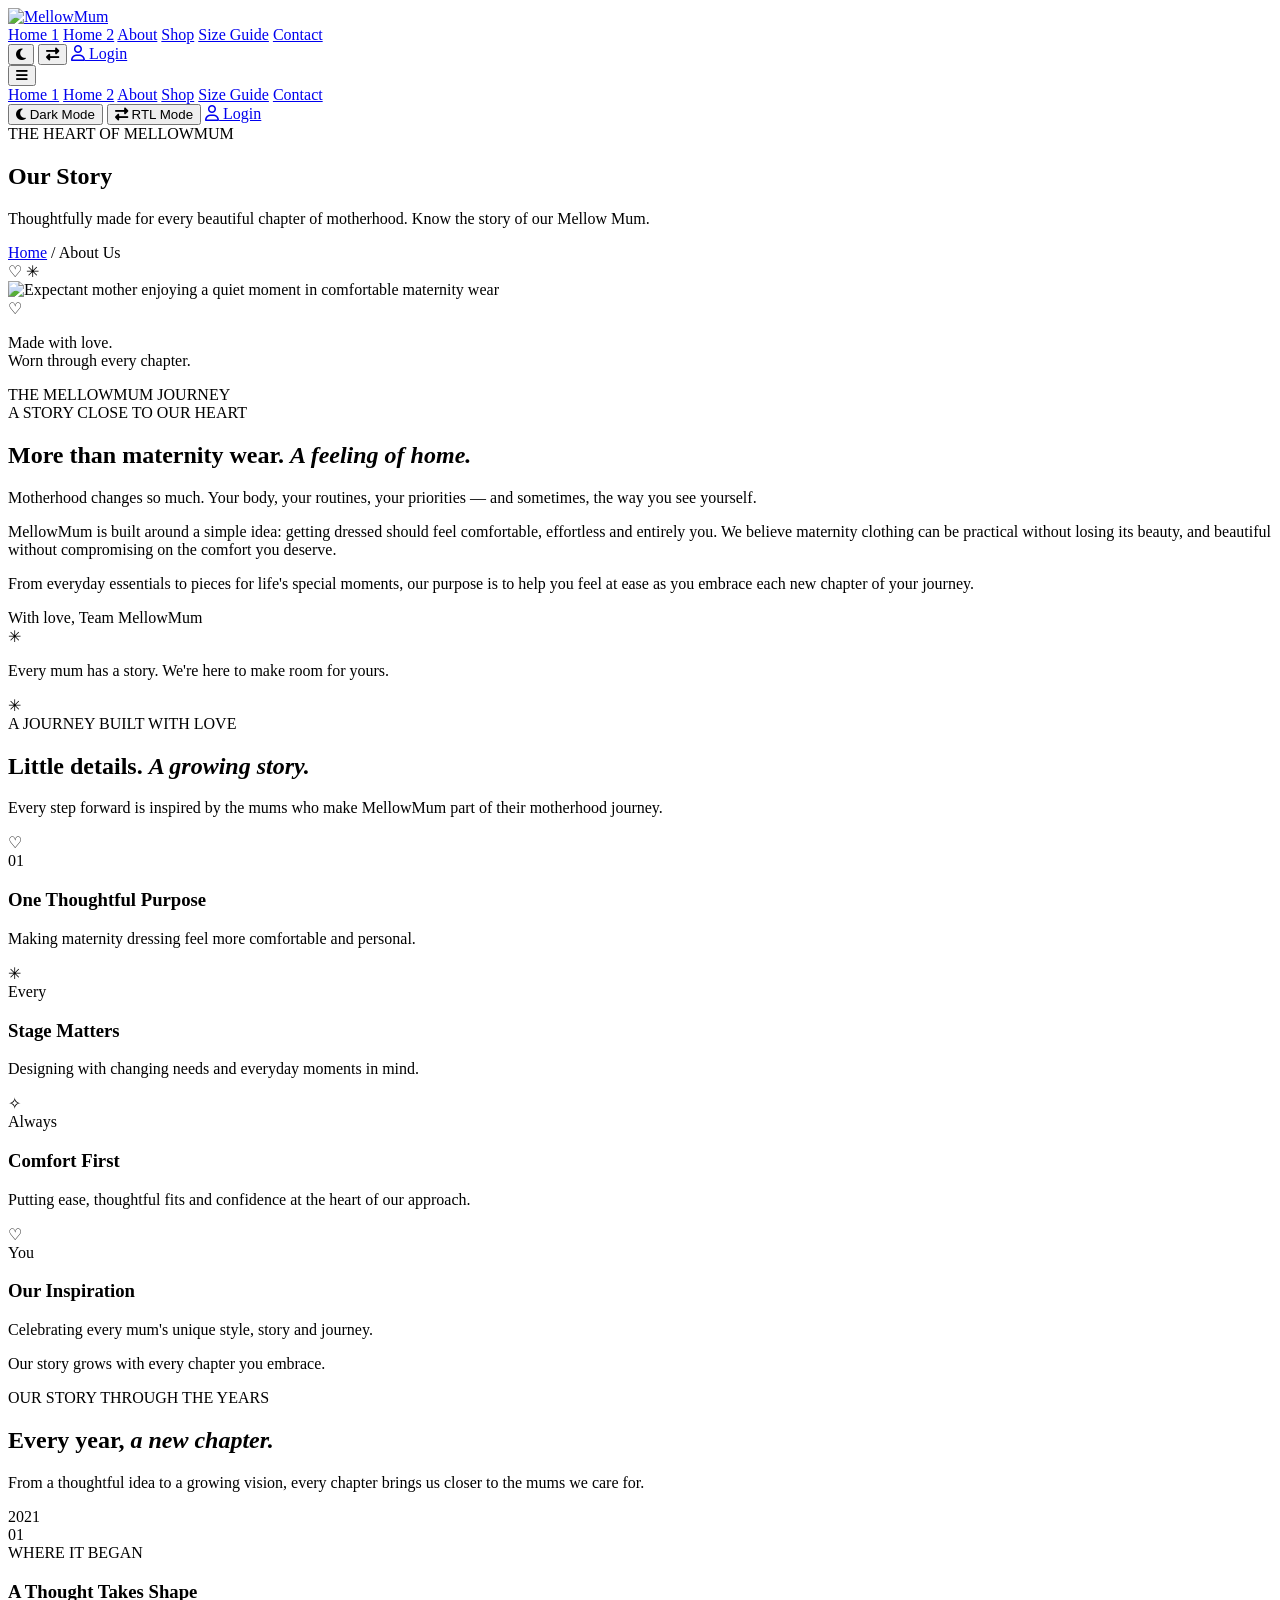
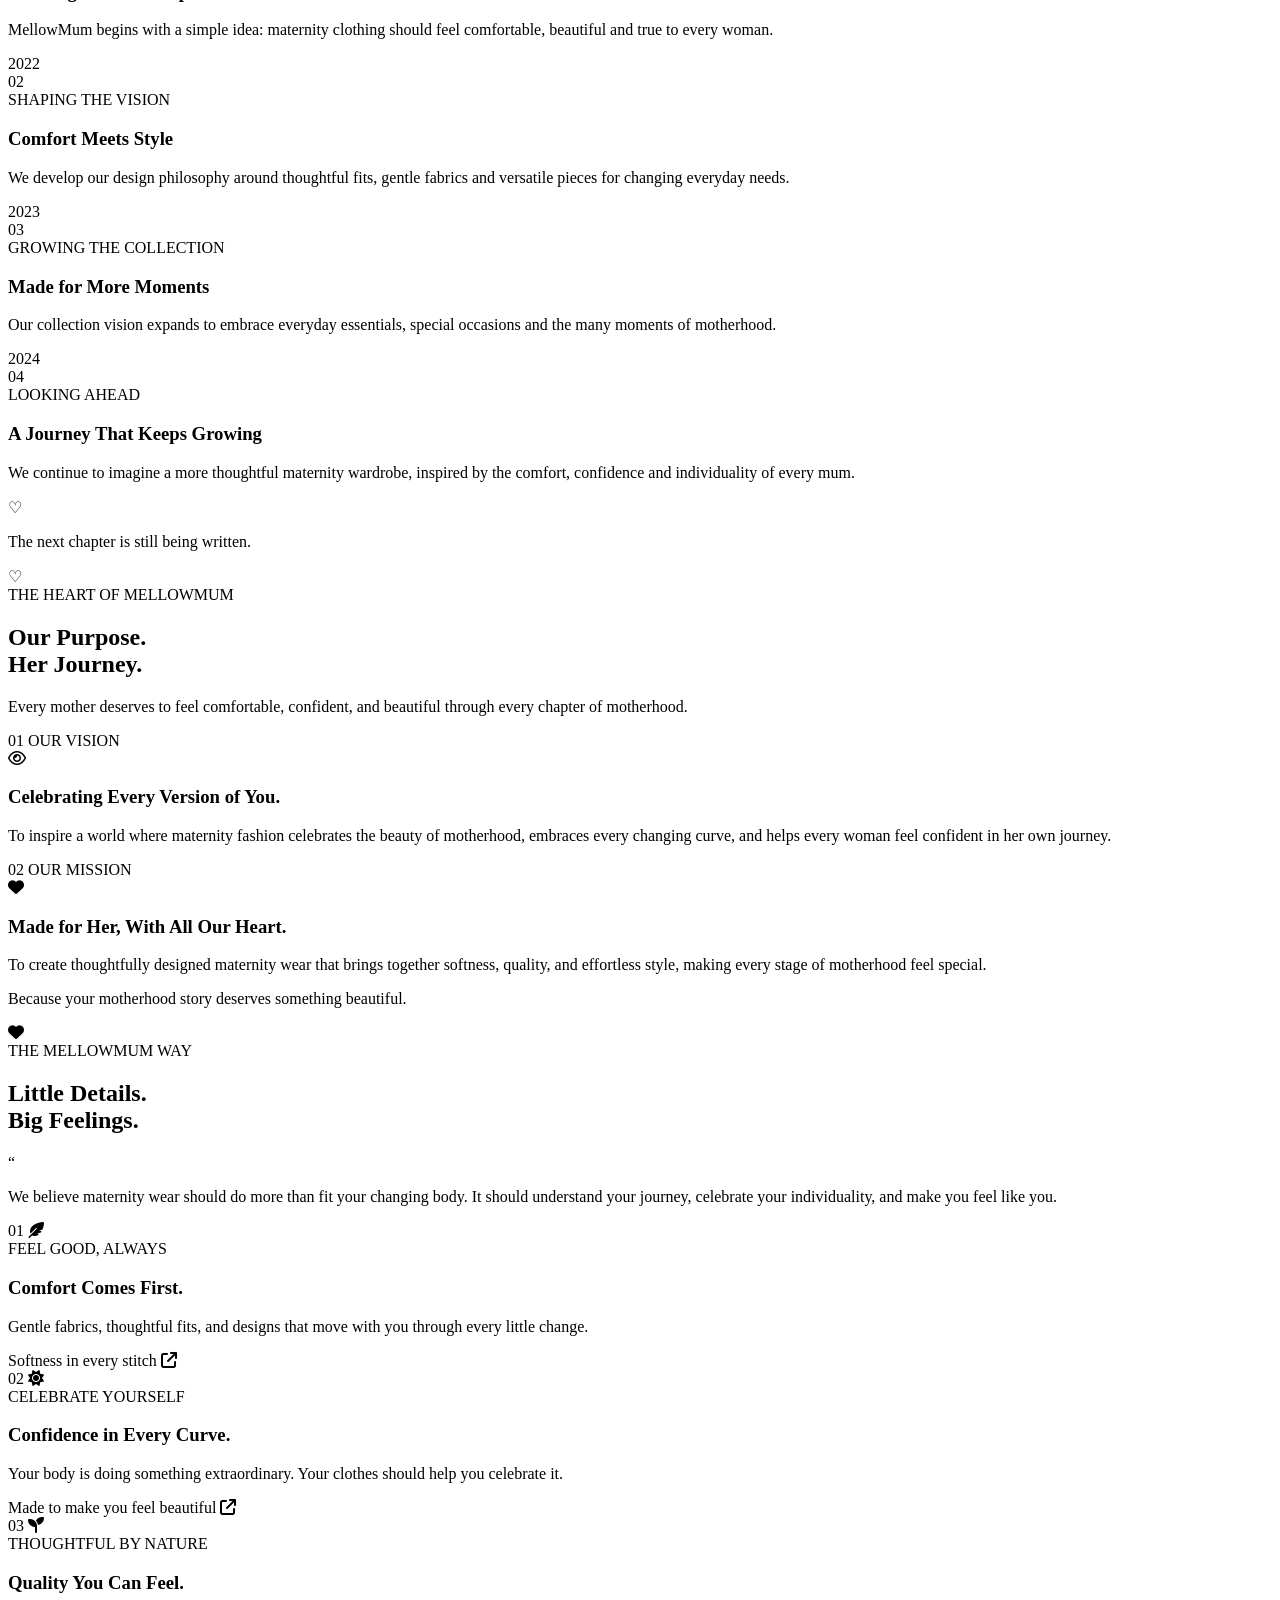
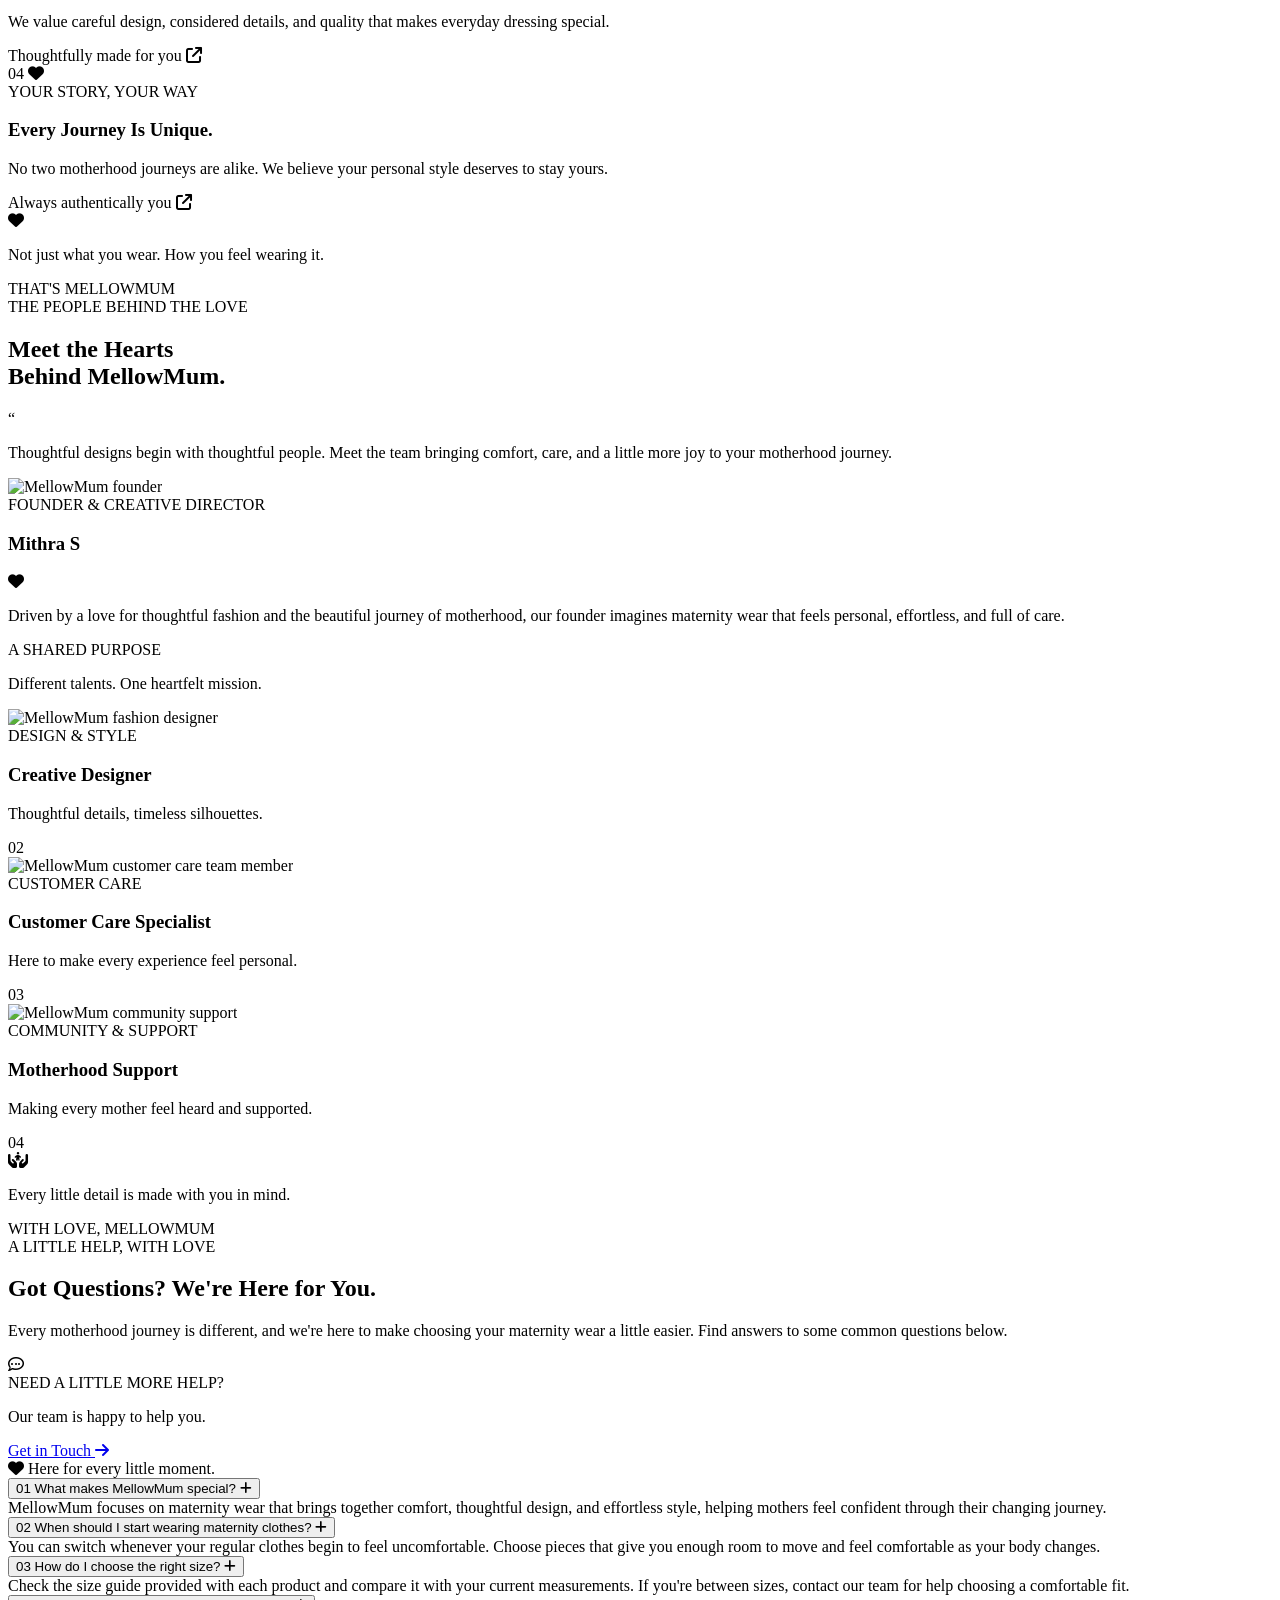
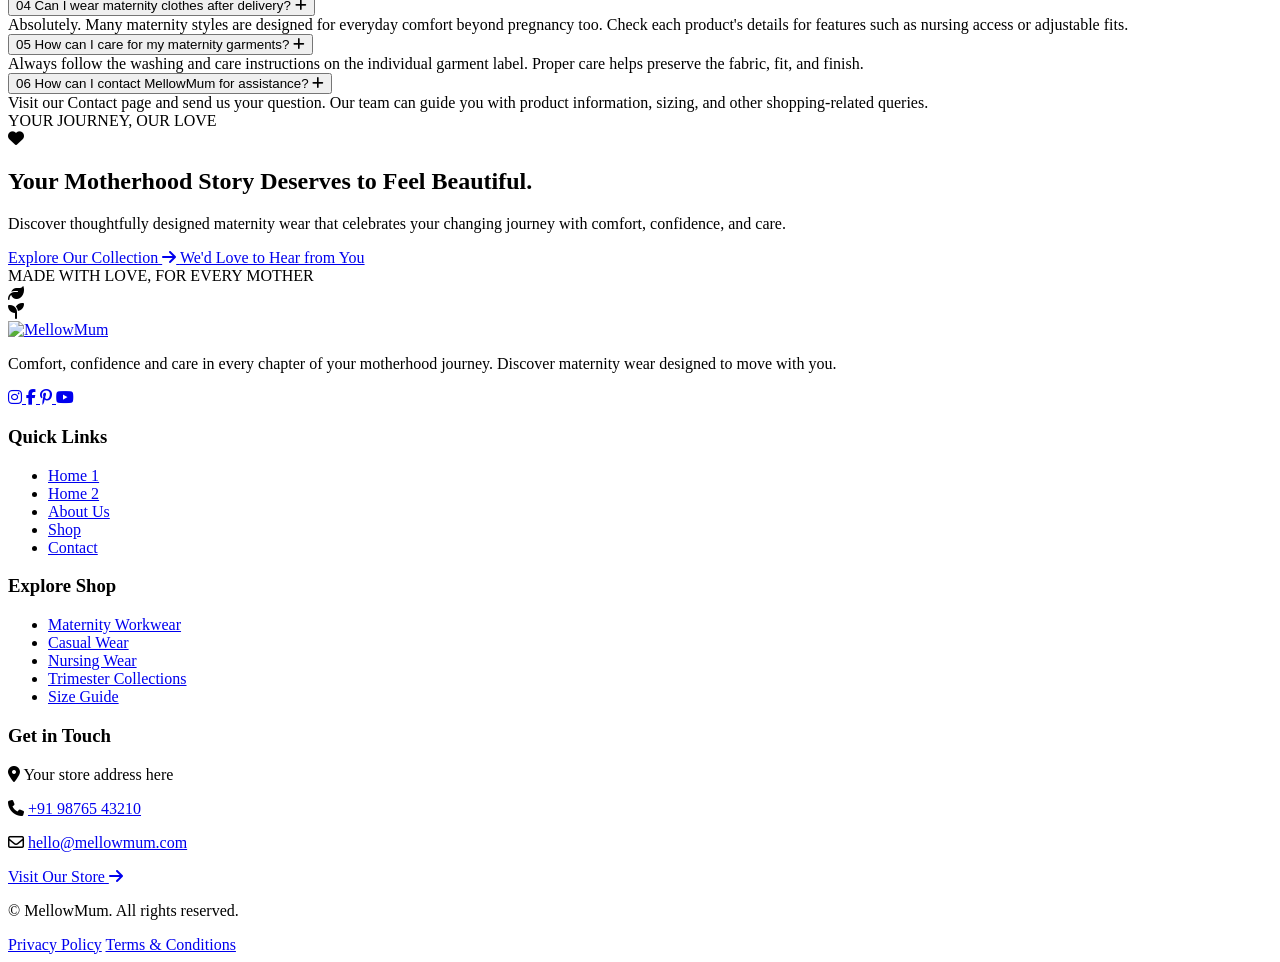
==== about.html @ 8047074a "Add files via upload" ====
<!DOCTYPE html>
<html lang="en">

<head>
    <meta charset="UTF-8">
    <meta name="viewport" content="width=device-width, initial-scale=1.0">

    <title>MellowMum</title>

    <meta name="description"
        content="Discover comfortable and stylish maternity wear at MellowMum, designed for every stage of motherhood.">

    <!-- Google Fonts -->
    <link rel="preconnect" href="https://fonts.googleapis.com">
    <link rel="preconnect" href="https://fonts.gstatic.com" crossorigin>

    <!-- Favicon -->
    <link rel="icon" type="image/png" href="images/favicon.png">

    <link
        href="https://fonts.googleapis.com/css2?family=Nunito+Sans:wght@400;500;600;700&family=Outfit:wght@400;500;600;700&display=swap"
        rel="stylesheet">

    <!-- Font Awesome -->
    <link rel="stylesheet" href="https://cdnjs.cloudflare.com/ajax/libs/font-awesome/6.7.2/css/all.min.css">

    <!-- Main CSS -->
    <link rel="stylesheet" href="css/style.css">
</head>

<body>


    <!-- ==========================
     MELLOWMUM HEADER
========================== -->

    <header class="mm-header">
        <div class="mm-header-inner">

            <!-- Logo -->
            <a href="index.html" class="mm-logo" aria-label="MellowMum Home">
                <img src="images/logo.png" alt="MellowMum">
            </a>

            <!-- Desktop Navigation -->
            <nav class="mm-desktop-nav" aria-label="Main navigation">
                <a href="index.html" class="mm-nav-link">Home 1</a>
                <a href="home-2.html" class="mm-nav-link">Home 2</a>
                <a href="about.html" class="mm-nav-link active">About</a>
                <a href="shop.html" class="mm-nav-link">Shop</a>
                <a href="size-guide.html" class="mm-nav-link">Size Guide</a>
                <a href="contact.html" class="mm-nav-link">Contact</a>
            </nav>

            <!-- Desktop Actions -->
            <div class="mm-desktop-actions">

                <button class="mm-icon-btn" id="mm-desktop-theme" type="button" aria-label="Toggle dark mode"
                    title="Dark mode">
                    <i class="fa-solid fa-moon"></i>
                </button>

                <button class="mm-icon-btn" id="mm-desktop-rtl" type="button" aria-label="Toggle RTL mode"
                    title="Toggle RTL">
                    <i class="fa-solid fa-right-left"></i>
                </button>

                <a href="login.html" class="mm-login-btn">
                    <i class="fa-regular fa-user"></i>
                    Login
                </a>

            </div>

            <!-- Responsive Menu Toggle -->
            <button class="mm-menu-toggle" id="mm-menu-toggle" type="button" aria-label="Open navigation menu"
                aria-expanded="false" aria-controls="mm-mobile-menu">
                <i class="fa-solid fa-bars"></i>
            </button>

        </div>

        <!-- Responsive Navigation -->
        <div class="mm-mobile-menu" id="mm-mobile-menu" aria-hidden="true" inert>

            <nav class="mm-mobile-nav" aria-label="Mobile navigation">
                <a href="index.html" class="mm-mobile-link">Home 1</a>
                <a href="home-2.html" class="mm-mobile-link">Home 2</a>
                <a href="about.html" class="mm-mobile-link active">About</a>
                <a href="shop.html" class="mm-mobile-link">Shop</a>
                <a href="size-guide.html" class="mm-mobile-link">Size Guide</a>
                <a href="contact.html" class="mm-mobile-link">Contact</a>
            </nav>

            <!-- Mobile Settings -->
            <div class="mm-mobile-settings">

                <button class="mm-setting-btn" id="mm-mobile-theme" type="button">
                    <i class="fa-solid fa-moon"></i>
                    <span>Dark Mode</span>
                </button>

                <button class="mm-setting-btn" id="mm-mobile-rtl" type="button">
                    <i class="fa-solid fa-right-left"></i>
                    <span>RTL Mode</span>
                </button>

                <a href="login.html" class="mm-login-btn mm-mobile-login">
                    <i class="fa-regular fa-user"></i>
                    Login
                </a>

            </div>

        </div>
    </header>


    <!-- COMMON INNER PAGE HERO -->
    <section class="mm-inner-hero about-banner" id="page-hero">

        <div class="mm-inner-hero-overlay"></div>

        <div class="mm-inner-hero-content">

            <span class="mm-inner-hero-eyebrow">
                THE HEART OF MELLOWMUM
            </span>

            <h1>Our Story</h1>

            <p>
                Thoughtfully made for every beautiful chapter of motherhood. Know the story of our Mellow Mum.
            </p>

            <nav class="mm-inner-hero-breadcrumb" aria-label="Breadcrumb">
                <a href="index.html">Home</a>
                <span aria-hidden="true">/</span>
                <span aria-current="page">About Us</span>
            </nav>

        </div>

        <span class="mm-inner-hero-decoration mm-inner-hero-decoration-one" aria-hidden="true">♡</span>

        <span class="mm-inner-hero-decoration mm-inner-hero-decoration-two" aria-hidden="true">✳</span>

    </section>


    <!-- ABOUT SECTION 2: OUR STORY -->
    <section class="mm-about-story" id="our-story">

        <div class="mm-about-story-container">

            <div class="mm-about-story-visual">
                <div class="mm-about-story-image-main">
                    <img src="images/about-our-story.jpg"
                        alt="Expectant mother enjoying a quiet moment in comfortable maternity wear" loading="lazy">
                </div>

                <div class="mm-about-story-image-note">
                    <span class="mm-about-story-note-icon" aria-hidden="true">♡</span>
                    <p>Made with love.<br>Worn through every chapter.</p>
                </div>

                <span class="mm-about-story-image-label">
                    THE MELLOWMUM JOURNEY
                </span>
            </div>

            <div class="mm-about-story-content">

                <span class="mm-about-story-eyebrow">A STORY CLOSE TO OUR HEART</span>

                <h2>
                    More than maternity wear.
                    <em>A feeling of home.</em>
                </h2>

                <p class="mm-about-story-lead">
                    Motherhood changes so much. Your body, your routines,
                    your priorities — and sometimes, the way you see yourself.
                </p>

                <p class="mm-about-story-description">
                    MellowMum is built around a simple idea: getting dressed
                    should feel comfortable, effortless and entirely you.
                    We believe maternity clothing can be practical without
                    losing its beauty, and beautiful without compromising
                    on the comfort you deserve.
                </p>

                <p class="mm-about-story-description">
                    From everyday essentials to pieces for life's special
                    moments, our purpose is to help you feel at ease as you
                    embrace each new chapter of your journey.
                </p>

                <div class="mm-about-story-signature">
                    <span class="mm-about-story-signature-line"></span>

                    <div>
                        <span class="mm-about-story-signature-name">With love,</span>
                        <span class="mm-about-story-signature-brand">Team MellowMum</span>
                    </div>
                </div>

            </div>

        </div>

        <div class="mm-about-story-bottom">
            <span aria-hidden="true">✳</span>
            <p>Every mum has a story. We're here to make room for yours.</p>
            <span aria-hidden="true">✳</span>
        </div>

    </section>



    <!-- ABOUT SECTION 3: OUR JOURNEY IN NUMBERS -->
    <section class="mm-about-stats" id="our-journey">

        <div class="mm-about-stats-container">

            <div class="mm-about-stats-heading">
                <span class="mm-about-stats-eyebrow">A JOURNEY BUILT WITH LOVE</span>

                <h2>Little details. <em>A growing story.</em></h2>

                <p>
                    Every step forward is inspired by the mums who make
                    MellowMum part of their motherhood journey.
                </p>
            </div>

            <div class="mm-about-stats-grid">

                <article class="mm-about-stat-item">
                    <span class="mm-about-stat-icon" aria-hidden="true">♡</span>
                    <div class="mm-about-stat-number">01</div>
                    <h3>One Thoughtful Purpose</h3>
                    <p>Making maternity dressing feel more comfortable and personal.</p>
                </article>

                <article class="mm-about-stat-item">
                    <span class="mm-about-stat-icon" aria-hidden="true">✳</span>
                    <div class="mm-about-stat-number">Every</div>
                    <h3>Stage Matters</h3>
                    <p>Designing with changing needs and everyday moments in mind.</p>
                </article>

                <article class="mm-about-stat-item">
                    <span class="mm-about-stat-icon" aria-hidden="true">✧</span>
                    <div class="mm-about-stat-number">Always</div>
                    <h3>Comfort First</h3>
                    <p>Putting ease, thoughtful fits and confidence at the heart of our approach.</p>
                </article>

                <article class="mm-about-stat-item">
                    <span class="mm-about-stat-icon" aria-hidden="true">♡</span>
                    <div class="mm-about-stat-number">You</div>
                    <h3>Our Inspiration</h3>
                    <p>Celebrating every mum's unique style, story and journey.</p>
                </article>

            </div>

            <div class="mm-about-stats-footer">
                <span class="mm-about-stats-footer-line"></span>
                <p>Our story grows with every chapter you embrace.</p>
                <span class="mm-about-stats-footer-line"></span>
            </div>

        </div>

    </section>


    <!-- ABOUT SECTION 4: YEAR-WISE JOURNEY -->
    <section class="mm-about-journey" id="our-journey-story">

        <div class="mm-about-journey-container">

            <div class="mm-about-journey-heading">
                <span class="mm-about-journey-eyebrow">OUR STORY THROUGH THE YEARS</span>
                <h2>Every year, <em>a new chapter.</em></h2>
                <p>
                    From a thoughtful idea to a growing vision,
                    every chapter brings us closer to the mums we care for.
                </p>
            </div>

            <div class="mm-about-journey-timeline">

                <article class="mm-about-journey-step">
                    <div class="mm-about-journey-year">2021</div>

                    <div class="mm-about-journey-marker">
                        <span>01</span>
                    </div>

                    <div class="mm-about-journey-card">
                        <span class="mm-about-journey-label">WHERE IT BEGAN</span>
                        <h3>A Thought Takes Shape</h3>
                        <p>
                            MellowMum begins with a simple idea:
                            maternity clothing should feel comfortable,
                            beautiful and true to every woman.
                        </p>
                    </div>
                </article>

                <article class="mm-about-journey-step">
                    <div class="mm-about-journey-year">2022</div>

                    <div class="mm-about-journey-marker">
                        <span>02</span>
                    </div>

                    <div class="mm-about-journey-card">
                        <span class="mm-about-journey-label">SHAPING THE VISION</span>
                        <h3>Comfort Meets Style</h3>
                        <p>
                            We develop our design philosophy around
                            thoughtful fits, gentle fabrics and versatile
                            pieces for changing everyday needs.
                        </p>
                    </div>
                </article>

                <article class="mm-about-journey-step">
                    <div class="mm-about-journey-year">2023</div>

                    <div class="mm-about-journey-marker">
                        <span>03</span>
                    </div>

                    <div class="mm-about-journey-card">
                        <span class="mm-about-journey-label">GROWING THE COLLECTION</span>
                        <h3>Made for More Moments</h3>
                        <p>
                            Our collection vision expands to embrace
                            everyday essentials, special occasions
                            and the many moments of motherhood.
                        </p>
                    </div>
                </article>

                <article class="mm-about-journey-step">
                    <div class="mm-about-journey-year">2024</div>

                    <div class="mm-about-journey-marker">
                        <span>04</span>
                    </div>

                    <div class="mm-about-journey-card">
                        <span class="mm-about-journey-label">LOOKING AHEAD</span>
                        <h3>A Journey That Keeps Growing</h3>
                        <p>
                            We continue to imagine a more thoughtful
                            maternity wardrobe, inspired by the comfort,
                            confidence and individuality of every mum.
                        </p>
                    </div>
                </article>

            </div>

            <div class="mm-about-journey-footer">
                <span aria-hidden="true">♡</span>
                <p>The next chapter is still being written.</p>
                <span aria-hidden="true">♡</span>
            </div>

        </div>

    </section>

    <!-- SECTION 5: PARALLAX VISION & MISSION -->
    <section class="mm-vm-parallax">

        <div class="mm-vm-parallax-bg"></div>
        <div class="mm-vm-parallax-overlay"></div>

        <div class="mm-vm-parallax-content">

            <div class="mm-vm-parallax-heading">
                <span class="mm-vm-parallax-eyebrow">
                    THE HEART OF MELLOWMUM
                </span>

                <h2>Our Purpose.<br>
                    <span>Her Journey.</span>
                </h2>

                <p>
                    Every mother deserves to feel comfortable, confident,
                    and beautiful through every chapter of motherhood.
                </p>
            </div>

            <div class="mm-vm-parallax-panels">

                <!-- Vision -->
                <div class="mm-vm-panel mm-vm-panel-vision">
                    <div class="mm-vm-panel-top">
                        <span class="mm-vm-panel-number">01</span>
                        <span class="mm-vm-panel-label">OUR VISION</span>
                    </div>

                    <div class="mm-vm-panel-icon">
                        <i class="fa-regular fa-eye"></i>
                    </div>

                    <h3>Celebrating Every Version of You.</h3>

                    <p>
                        To inspire a world where maternity fashion celebrates
                        the beauty of motherhood, embraces every changing curve,
                        and helps every woman feel confident in her own journey.
                    </p>

                    <span class="mm-vm-panel-line"></span>
                </div>

                <!-- Mission -->
                <div class="mm-vm-panel mm-vm-panel-mission">
                    <div class="mm-vm-panel-top">
                        <span class="mm-vm-panel-number">02</span>
                        <span class="mm-vm-panel-label">OUR MISSION</span>
                    </div>

                    <div class="mm-vm-panel-icon">
                        <i class="fa-solid fa-heart"></i>
                    </div>

                    <h3>Made for Her, With All Our Heart.</h3>

                    <p>
                        To create thoughtfully designed maternity wear that
                        brings together softness, quality, and effortless
                        style, making every stage of motherhood feel special.
                    </p>

                    <span class="mm-vm-panel-line"></span>
                </div>

            </div>

            <div class="mm-vm-parallax-bottom">
                <span class="mm-vm-bottom-line"></span>
                <p>Because your motherhood story deserves something beautiful.</p>
                <i class="fa-solid fa-heart"></i>
                <span class="mm-vm-bottom-line"></span>
            </div>

        </div>
    </section>

    <!-- SECTION 6: WHAT WE BELIEVE IN -->
    <section class="mm-beliefs-section">

        <div class="mm-beliefs-container">

            <!-- Heading Area -->
            <div class="mm-beliefs-heading">

                <div class="mm-beliefs-heading-left">
                    <span class="mm-beliefs-eyebrow">THE MELLOWMUM WAY</span>
                    <h2>Little Details.<br><span>Big Feelings.</span></h2>
                </div>

                <div class="mm-beliefs-heading-right">
                    <span class="mm-beliefs-heading-mark">“</span>
                    <p>
                        We believe maternity wear should do more than fit your
                        changing body. It should understand your journey,
                        celebrate your individuality, and make you feel like you.
                    </p>
                </div>

            </div>

            <!-- Values -->
            <div class="mm-beliefs-grid">

                <!-- Value 1 -->
                <article class="mm-belief-item mm-belief-comfort">

                    <div class="mm-belief-top">
                        <span class="mm-belief-number">01</span>
                        <i class="fa-solid fa-feather-pointed"></i>
                    </div>

                    <div class="mm-belief-content">
                        <span class="mm-belief-kicker">FEEL GOOD, ALWAYS</span>
                        <h3>Comfort Comes First.</h3>
                        <p>
                            Gentle fabrics, thoughtful fits, and designs that
                            move with you through every little change.
                        </p>
                    </div>

                    <div class="mm-belief-bottom">
                        <span>Softness in every stitch</span>
                        <span class="mm-belief-arrow">
                            <i class="fa-solid fa-arrow-up-right-from-square"></i>
                        </span>
                    </div>

                </article>

                <!-- Value 2 -->
                <article class="mm-belief-item mm-belief-confidence">

                    <div class="mm-belief-top">
                        <span class="mm-belief-number">02</span>
                        <i class="fa-solid fa-sun"></i>
                    </div>

                    <div class="mm-belief-content">
                        <span class="mm-belief-kicker">CELEBRATE YOURSELF</span>
                        <h3>Confidence in Every Curve.</h3>
                        <p>
                            Your body is doing something extraordinary.
                            Your clothes should help you celebrate it.
                        </p>
                    </div>

                    <div class="mm-belief-bottom">
                        <span>Made to make you feel beautiful</span>
                        <span class="mm-belief-arrow">
                            <i class="fa-solid fa-arrow-up-right-from-square"></i>
                        </span>
                    </div>

                </article>

                <!-- Value 3 -->
                <article class="mm-belief-item mm-belief-quality">

                    <div class="mm-belief-top">
                        <span class="mm-belief-number">03</span>
                        <i class="fa-solid fa-seedling"></i>
                    </div>

                    <div class="mm-belief-content">
                        <span class="mm-belief-kicker">THOUGHTFUL BY NATURE</span>
                        <h3>Quality You Can Feel.</h3>
                        <p>
                            We value careful design, considered details,
                            and quality that makes everyday dressing special.
                        </p>
                    </div>

                    <div class="mm-belief-bottom">
                        <span>Thoughtfully made for you</span>
                        <span class="mm-belief-arrow">
                            <i class="fa-solid fa-arrow-up-right-from-square"></i>
                        </span>
                    </div>

                </article>

                <!-- Value 4 -->
                <article class="mm-belief-item mm-belief-individuality">

                    <div class="mm-belief-top">
                        <span class="mm-belief-number">04</span>
                        <i class="fa-solid fa-heart"></i>
                    </div>

                    <div class="mm-belief-content">
                        <span class="mm-belief-kicker">YOUR STORY, YOUR WAY</span>
                        <h3>Every Journey Is Unique.</h3>
                        <p>
                            No two motherhood journeys are alike. We believe
                            your personal style deserves to stay yours.
                        </p>
                    </div>

                    <div class="mm-belief-bottom">
                        <span>Always authentically you</span>
                        <span class="mm-belief-arrow">
                            <i class="fa-solid fa-arrow-up-right-from-square"></i>
                        </span>
                    </div>

                </article>

            </div>

            <!-- Closing Statement -->
            <div class="mm-beliefs-footer">
                <div class="mm-beliefs-footer-symbol">
                    <i class="fa-solid fa-heart"></i>
                </div>

                <p>
                    Not just what you wear.
                    <span>How you feel wearing it.</span>
                </p>

                <span class="mm-beliefs-footer-tag">THAT'S MELLOWMUM</span>
            </div>

        </div>

    </section>

    <!-- SECTION 7: MEET OUR TEAM -->
    <section class="mm-team-section">

        <div class="mm-team-container">

            <!-- Intro Header -->
            <div class="mm-team-header">

                <div class="mm-team-header-title">
                    <span class="mm-team-eyebrow">THE PEOPLE BEHIND THE LOVE</span>
                    <h2>Meet the Hearts<br>Behind <span>MellowMum.</span></h2>
                </div>

                <div class="mm-team-header-copy">
                    <span class="mm-team-decorative-quote">“</span>
                    <p>
                        Thoughtful designs begin with thoughtful people.
                        Meet the team bringing comfort, care, and a little
                        more joy to your motherhood journey.
                    </p>
                </div>

            </div>

            <!-- Team Editorial Layout -->
            <div class="mm-team-layout">

                <!-- Featured Team Member -->
                <article class="mm-team-featured">

                    <div class="mm-team-featured-image-wrap">
                        <img src="images/team-founder.jpg" alt="MellowMum founder" class="mm-team-featured-image"
                            loading="lazy">
                    </div>

                    <div class="mm-team-featured-info">
                        <div>
                            <span class="mm-team-role">FOUNDER & CREATIVE DIRECTOR</span>
                            <h3>Mithra S</h3>
                        </div>

                        <span class="mm-team-member-mark">
                            <i class="fa-solid fa-heart"></i>
                        </span>
                    </div>

                    <p class="mm-team-featured-description">
                        Driven by a love for thoughtful fashion and the
                        beautiful journey of motherhood, our founder
                        imagines maternity wear that feels personal,
                        effortless, and full of care.
                    </p>

                </article>

                <!-- Supporting Team Members -->
                <div class="mm-team-side">

                    <div class="mm-team-side-intro">
                        <span class="mm-team-side-kicker">A SHARED PURPOSE</span>
                        <p>
                            Different talents. One heartfelt mission.
                        </p>
                    </div>

                    <article class="mm-team-member">

                        <div class="mm-team-member-image-wrap">
                            <img src="images/team-designer.jpg" alt="MellowMum fashion designer" loading="lazy">
                        </div>

                        <div class="mm-team-member-info">
                            <span class="mm-team-role">DESIGN & STYLE</span>
                            <h3>Creative Designer</h3>
                            <p>Thoughtful details, timeless silhouettes.</p>
                        </div>

                        <span class="mm-team-member-index">02</span>

                    </article>

                    <article class="mm-team-member">

                        <div class="mm-team-member-image-wrap">
                            <img src="images/team-customer-care.jpg" alt="MellowMum customer care team member"
                                loading="lazy">
                        </div>

                        <div class="mm-team-member-info">
                            <span class="mm-team-role">CUSTOMER CARE</span>
                            <h3>Customer Care Specialist</h3>
                            <p>Here to make every experience feel personal.</p>
                        </div>

                        <span class="mm-team-member-index">03</span>

                    </article>

                    <!-- Additional Small Team Card -->
                    <article class="mm-team-member mm-team-extra">

                        <div class="mm-team-member-image-wrap">
                            <img src="images/team-community.jpg" alt="MellowMum community support" loading="lazy">
                        </div>

                        <div class="mm-team-member-info">
                            <span class="mm-team-role">COMMUNITY & SUPPORT</span>
                            <h3>Motherhood Support</h3>
                            <p>Making every mother feel heard and supported.</p>
                        </div>

                        <span class="mm-team-member-index">04</span>

                    </article>

                </div>

            </div>

            <!-- Team Closing Strip -->
            <div class="mm-team-footer">

                <div class="mm-team-footer-icon">
                    <i class="fa-solid fa-hands-holding-child"></i>
                </div>

                <p>
                    Every little detail is made with <span>you in mind.</span>
                </p>

                <span class="mm-team-footer-label">WITH LOVE, MELLOWMUM</span>

            </div>

        </div>

    </section>

    <!-- SECTION 8: FAQ -->
    <section class="mm-about-faq">

        <div class="mm-about-faq-container">

            <!-- Left Content -->
            <div class="mm-about-faq-intro">

                <span class="mm-about-faq-eyebrow">
                    A LITTLE HELP, WITH LOVE
                </span>

                <h2>
                    Got Questions?
                    <span>We're Here for You.</span>
                </h2>

                <p>
                    Every motherhood journey is different, and we're here
                    to make choosing your maternity wear a little easier.
                    Find answers to some common questions below.
                </p>

                <div class="mm-about-faq-contact">
                    <div class="mm-about-faq-contact-icon">
                        <i class="fa-regular fa-comment-dots"></i>
                    </div>

                    <div>
                        <span>NEED A LITTLE MORE HELP?</span>
                        <p>Our team is happy to help you.</p>
                        <a href="contact.html">
                            Get in Touch
                            <i class="fa-solid fa-arrow-right"></i>
                        </a>
                    </div>
                </div>

                <div class="mm-about-faq-decoration">
                    <i class="fa-solid fa-heart"></i>
                    <span>Here for every little moment.</span>
                </div>

            </div>

            <!-- Right Accordion -->
            <div class="mm-about-faq-list">

                <!-- FAQ 1 -->
                <div class="mm-about-faq-item">
                    <button class="mm-about-faq-question" type="button" aria-expanded="true">
                        <span class="mm-about-faq-number">01</span>
                        <span class="mm-about-faq-question-text">
                            What makes MellowMum special?
                        </span>
                        <span class="mm-about-faq-toggle">
                            <i class="fa-solid fa-plus"></i>
                        </span>
                    </button>

                    <div class="mm-about-faq-answer">
                        <div class="mm-about-faq-answer-inner">
                            MellowMum focuses on maternity wear that brings
                            together comfort, thoughtful design, and effortless
                            style, helping mothers feel confident through
                            their changing journey.
                        </div>
                    </div>
                </div>

                <!-- FAQ 2 -->
                <div class="mm-about-faq-item">
                    <button class="mm-about-faq-question" type="button" aria-expanded="false">
                        <span class="mm-about-faq-number">02</span>
                        <span class="mm-about-faq-question-text">
                            When should I start wearing maternity clothes?
                        </span>
                        <span class="mm-about-faq-toggle">
                            <i class="fa-solid fa-plus"></i>
                        </span>
                    </button>

                    <div class="mm-about-faq-answer">
                        <div class="mm-about-faq-answer-inner">
                            You can switch whenever your regular clothes begin
                            to feel uncomfortable. Choose pieces that give you
                            enough room to move and feel comfortable as your
                            body changes.
                        </div>
                    </div>
                </div>

                <!-- FAQ 3 -->
                <div class="mm-about-faq-item">
                    <button class="mm-about-faq-question" type="button" aria-expanded="false">
                        <span class="mm-about-faq-number">03</span>
                        <span class="mm-about-faq-question-text">
                            How do I choose the right size?
                        </span>
                        <span class="mm-about-faq-toggle">
                            <i class="fa-solid fa-plus"></i>
                        </span>
                    </button>

                    <div class="mm-about-faq-answer">
                        <div class="mm-about-faq-answer-inner">
                            Check the size guide provided with each product
                            and compare it with your current measurements.
                            If you're between sizes, contact our team for
                            help choosing a comfortable fit.
                        </div>
                    </div>
                </div>

                <!-- FAQ 4 -->
                <div class="mm-about-faq-item">
                    <button class="mm-about-faq-question" type="button" aria-expanded="false">
                        <span class="mm-about-faq-number">04</span>
                        <span class="mm-about-faq-question-text">
                            Can I wear maternity clothes after delivery?
                        </span>
                        <span class="mm-about-faq-toggle">
                            <i class="fa-solid fa-plus"></i>
                        </span>
                    </button>

                    <div class="mm-about-faq-answer">
                        <div class="mm-about-faq-answer-inner">
                            Absolutely. Many maternity styles are designed
                            for everyday comfort beyond pregnancy too.
                            Check each product's details for features such
                            as nursing access or adjustable fits.
                        </div>
                    </div>
                </div>

                <!-- FAQ 5 -->
                <div class="mm-about-faq-item">
                    <button class="mm-about-faq-question" type="button" aria-expanded="false">
                        <span class="mm-about-faq-number">05</span>
                        <span class="mm-about-faq-question-text">
                            How can I care for my maternity garments?
                        </span>
                        <span class="mm-about-faq-toggle">
                            <i class="fa-solid fa-plus"></i>
                        </span>
                    </button>

                    <div class="mm-about-faq-answer">
                        <div class="mm-about-faq-answer-inner">
                            Always follow the washing and care instructions
                            on the individual garment label. Proper care
                            helps preserve the fabric, fit, and finish.
                        </div>
                    </div>
                </div>

                <!-- FAQ 6 -->
                <div class="mm-about-faq-item">
                    <button class="mm-about-faq-question" type="button" aria-expanded="false">
                        <span class="mm-about-faq-number">06</span>
                        <span class="mm-about-faq-question-text">
                            How can I contact MellowMum for assistance?
                        </span>
                        <span class="mm-about-faq-toggle">
                            <i class="fa-solid fa-plus"></i>
                        </span>
                    </button>

                    <div class="mm-about-faq-answer">
                        <div class="mm-about-faq-answer-inner">
                            Visit our Contact page and send us your question.
                            Our team can guide you with product information,
                            sizing, and other shopping-related queries.
                        </div>
                    </div>
                </div>

            </div>

        </div>

    </section>

    <!-- FINAL CTA SECTION -->
    <section class="mm-about-cta">

        <div class="mm-about-cta-background"></div>
        <div class="mm-about-cta-overlay"></div>

        <div class="mm-about-cta-content">

            <span class="mm-about-cta-eyebrow">
                YOUR JOURNEY, OUR LOVE
            </span>

            <div class="mm-about-cta-heart">
                <i class="fa-solid fa-heart"></i>
            </div>

            <h2>
                Your Motherhood Story
                <span>Deserves to Feel Beautiful.</span>
            </h2>

            <p>
                Discover thoughtfully designed maternity wear that celebrates
                your changing journey with comfort, confidence, and care.
            </p>

            <div class="mm-about-cta-buttons">
                <a href="shop.html" class="mm-about-cta-primary">
                    Explore Our Collection
                    <i class="fa-solid fa-arrow-right"></i>
                </a>

                <a href="contact.html" class="mm-about-cta-secondary">
                    We'd Love to Hear from You
                </a>
            </div>

            <div class="mm-about-cta-bottom">
                <span class="mm-about-cta-line"></span>
                <span>MADE WITH LOVE, FOR EVERY MOTHER</span>
                <span class="mm-about-cta-line"></span>
            </div>

        </div>

        <div class="mm-about-cta-corner mm-about-cta-corner-left">
            <i class="fa-solid fa-leaf"></i>
        </div>

        <div class="mm-about-cta-corner mm-about-cta-corner-right">
            <i class="fa-solid fa-seedling"></i>
        </div>

    </section>

    <!-- ==============================
     MELLOWMUM FOOTER
============================== -->

    <footer class="mm-footer">

        <div class="mm-footer-main">

            <!-- Brand Information -->
            <div class="mm-footer-brand">
                <a href="index.html" class="mm-footer-logo">
                    <img src="images/logo-white.png" alt="MellowMum">
                </a>

                <p>
                    Comfort, confidence and care in every chapter
                    of your motherhood journey. Discover maternity
                    wear designed to move with you.
                </p>

                <div class="mm-footer-socials">
                    <a href="#" aria-label="Instagram">
                        <i class="fa-brands fa-instagram"></i>
                    </a>
                    <a href="#" aria-label="Facebook">
                        <i class="fa-brands fa-facebook-f"></i>
                    </a>
                    <a href="#" aria-label="Pinterest">
                        <i class="fa-brands fa-pinterest-p"></i>
                    </a>
                    <a href="#" aria-label="YouTube">
                        <i class="fa-brands fa-youtube"></i>
                    </a>
                </div>
            </div>

            <!-- Quick Links -->
            <div class="mm-footer-column">
                <h3>Quick Links</h3>
                <ul>
                    <li><a href="index.html">Home 1</a></li>
                    <li><a href="home-2.html">Home 2</a></li>
                    <li><a href="about.html">About Us</a></li>
                    <li><a href="shop.html">Shop</a></li>
                    <li><a href="contact.html">Contact</a></li>
                </ul>
            </div>

            <!-- Shop Categories -->
            <div class="mm-footer-column">
                <h3>Explore Shop</h3>
                <ul>
                    <li><a href="shop.html?category=workwear">Maternity Workwear</a></li>
                    <li><a href="shop.html?category=casual">Casual Wear</a></li>
                    <li><a href="shop.html?category=nursing">Nursing Wear</a></li>
                    <li><a href="shop.html?category=trimester">Trimester Collections</a></li>
                    <li><a href="size-guide.html">Size Guide</a></li>
                </ul>
            </div>

            <!-- Contact Information -->
            <div class="mm-footer-column mm-footer-contact">
                <h3>Get in Touch</h3>

                <p>
                    <i class="fa-solid fa-location-dot"></i>
                    <span>Your store address here</span>
                </p>

                <p>
                    <i class="fa-solid fa-phone"></i>
                    <a href="tel:+919876543210">+91 98765 43210</a>
                </p>

                <p>
                    <i class="fa-regular fa-envelope"></i>
                    <a href="mailto:hello@mellowmum.com">
                        hello@mellowmum.com
                    </a>
                </p>

                <a href="contact.html" class="mm-footer-contact-btn">
                    Visit Our Store
                    <i class="fa-solid fa-arrow-right"></i>
                </a>
            </div>

        </div>

        <!-- Footer Bottom -->
        <div class="mm-footer-bottom">
            <p>
                &copy; <span id="mm-footer-year"></span>
                MellowMum. All rights reserved.
            </p>

            <div class="mm-footer-legal">
                <a href="#">Privacy Policy</a>
                <a href="#">Terms & Conditions</a>
            </div>

        </div>

    </footer>

    <script src="js/main.js"></script>

</body>

</html>
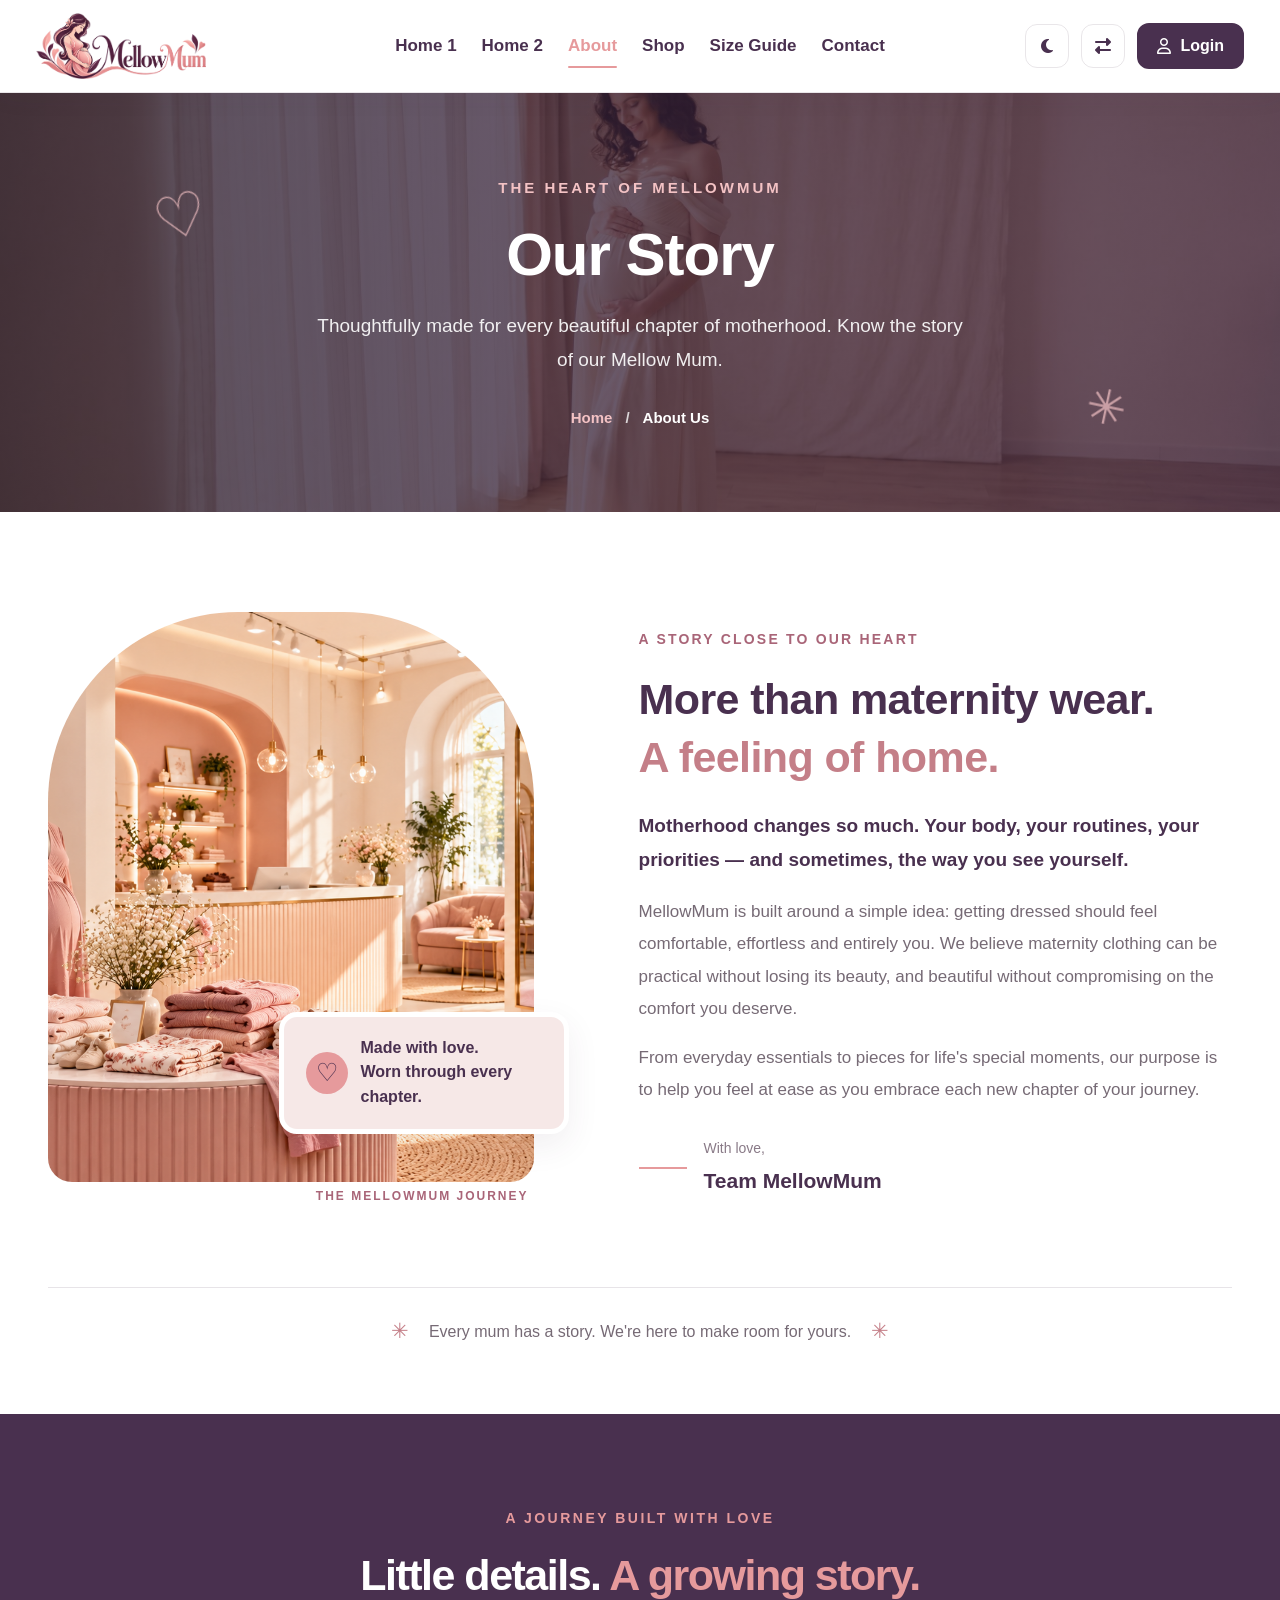
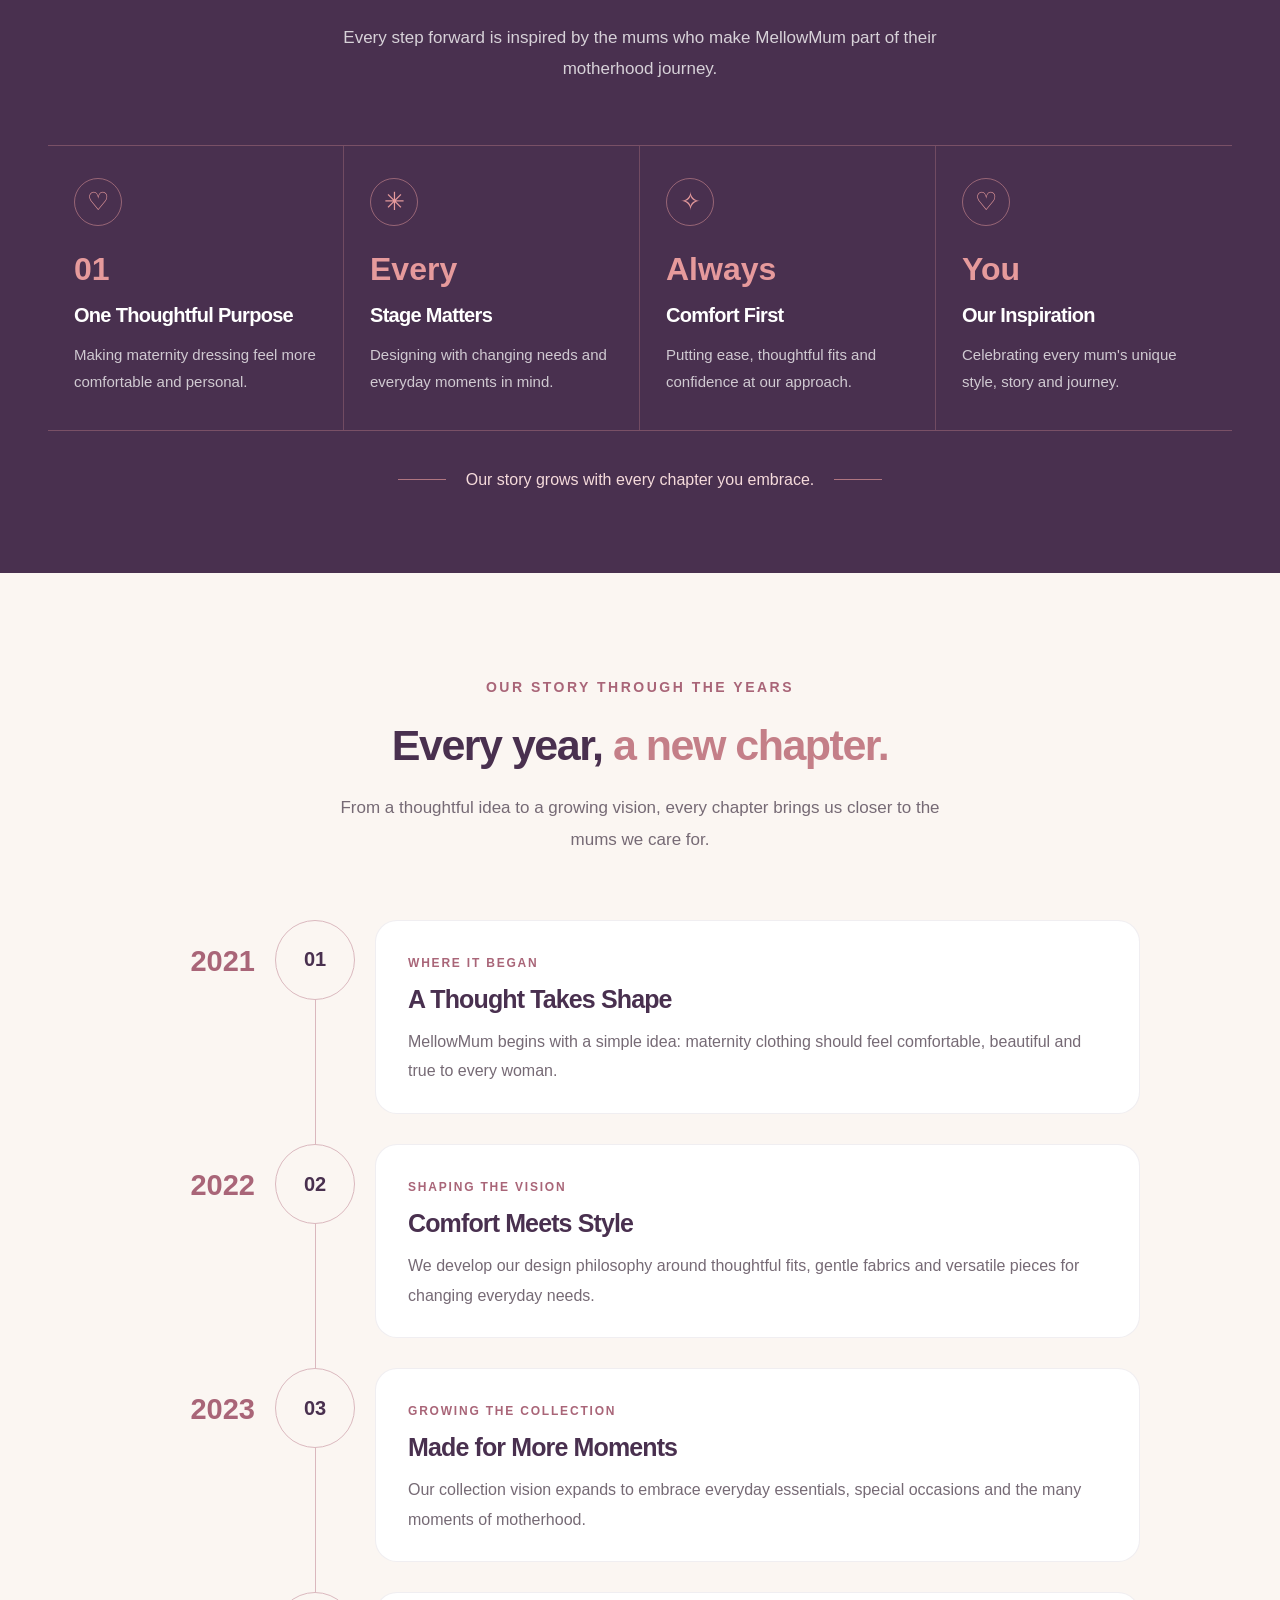
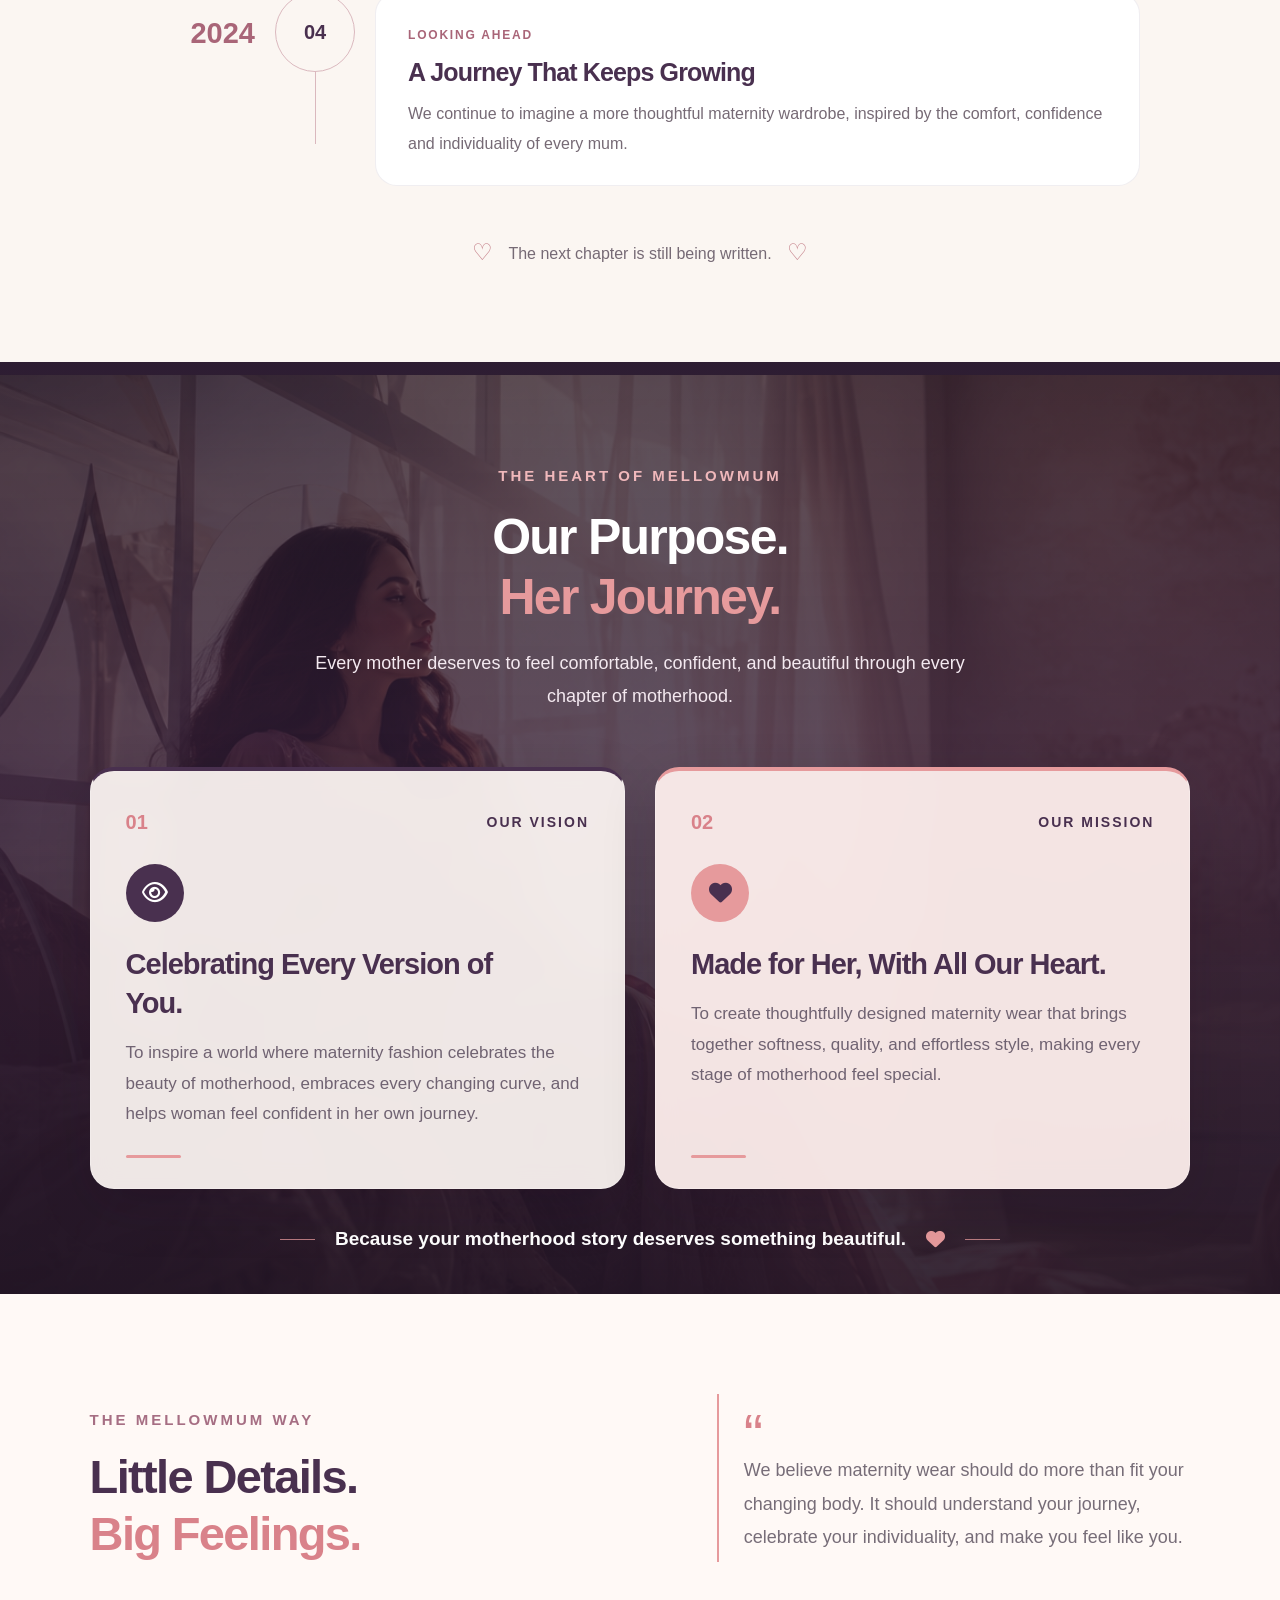
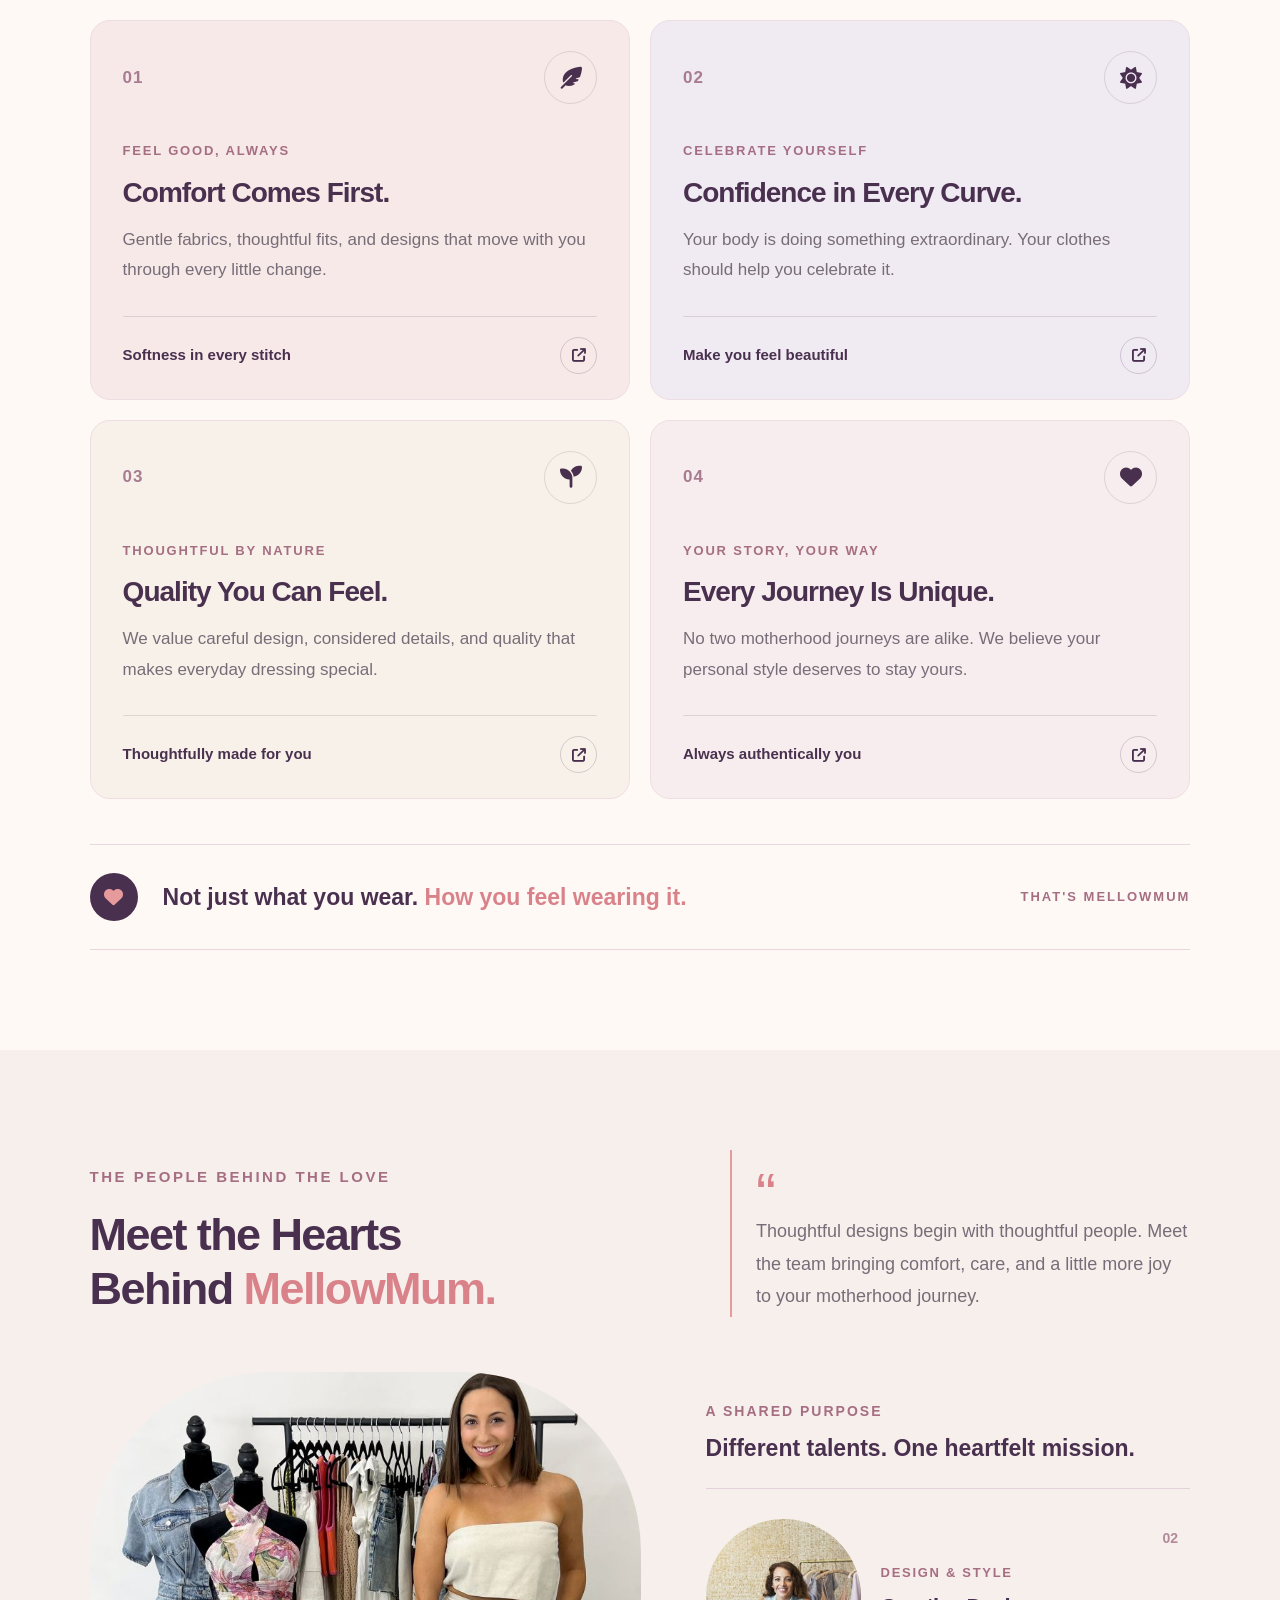
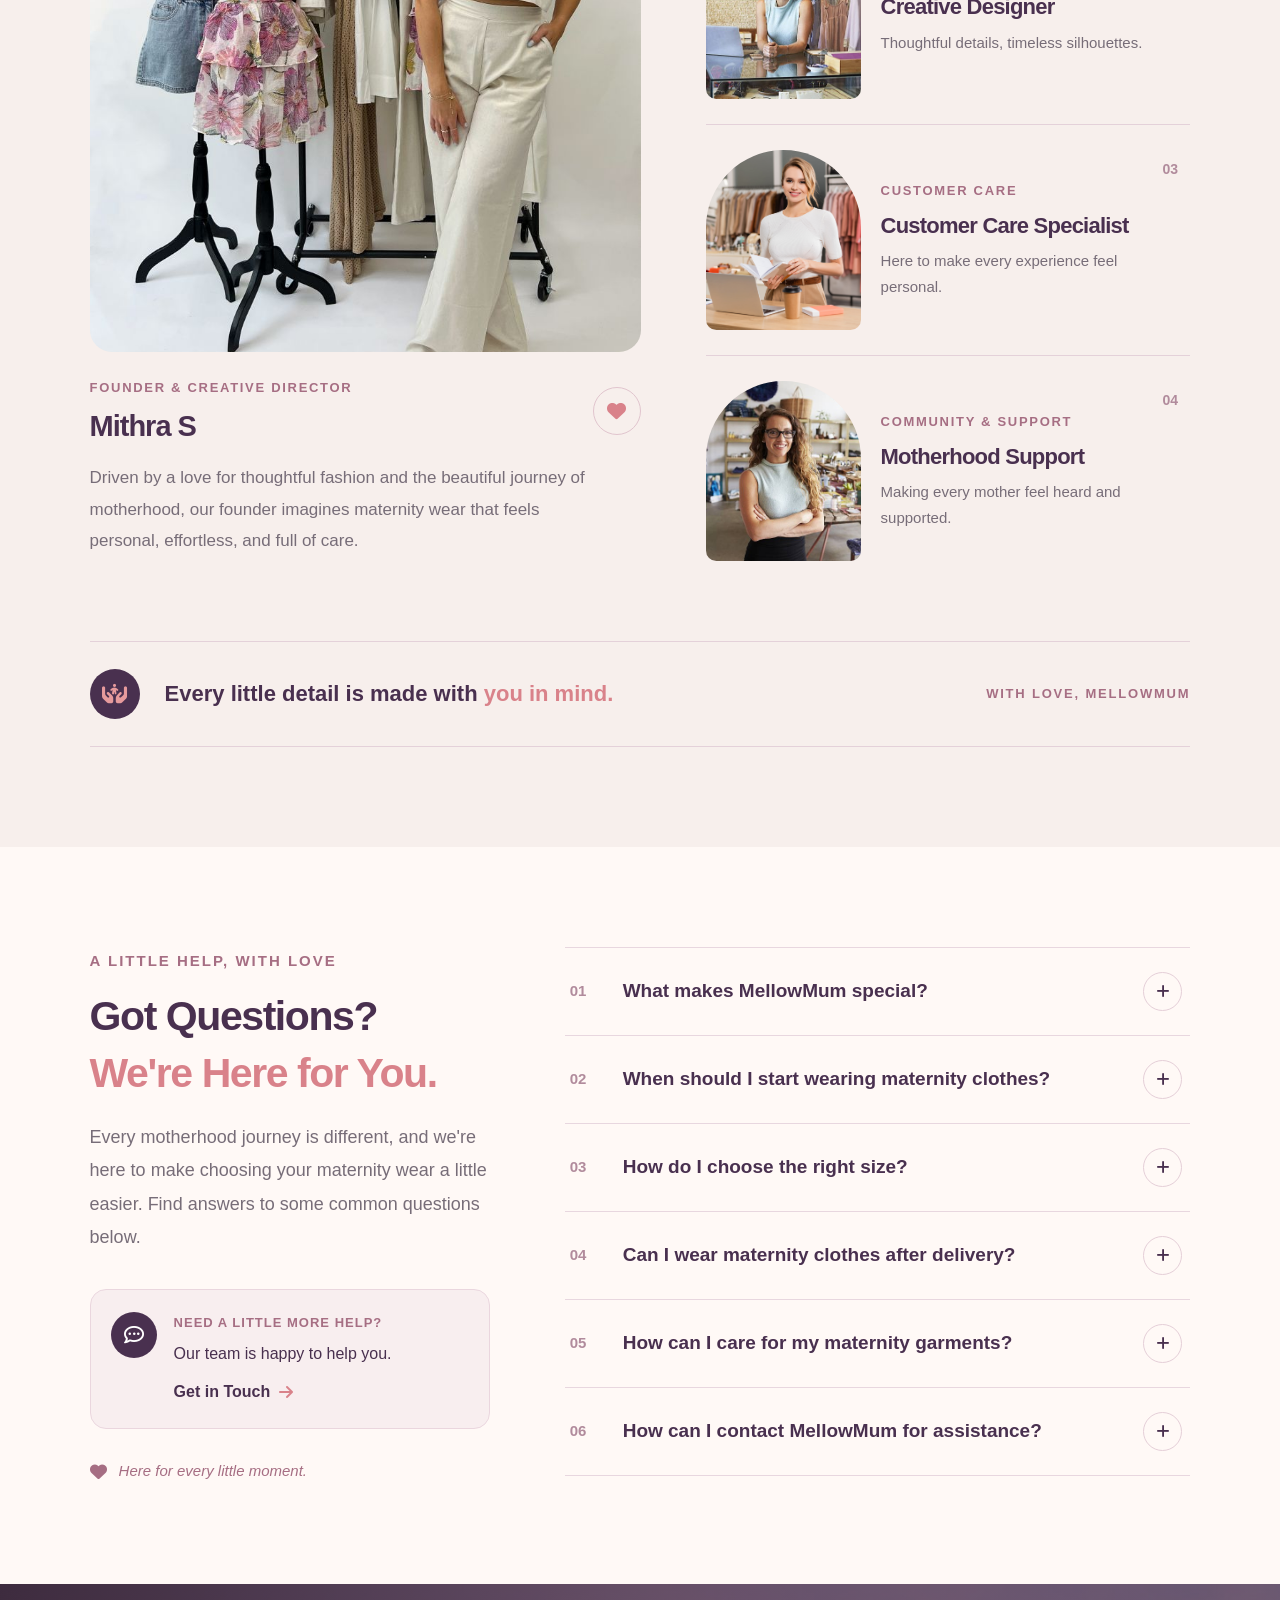
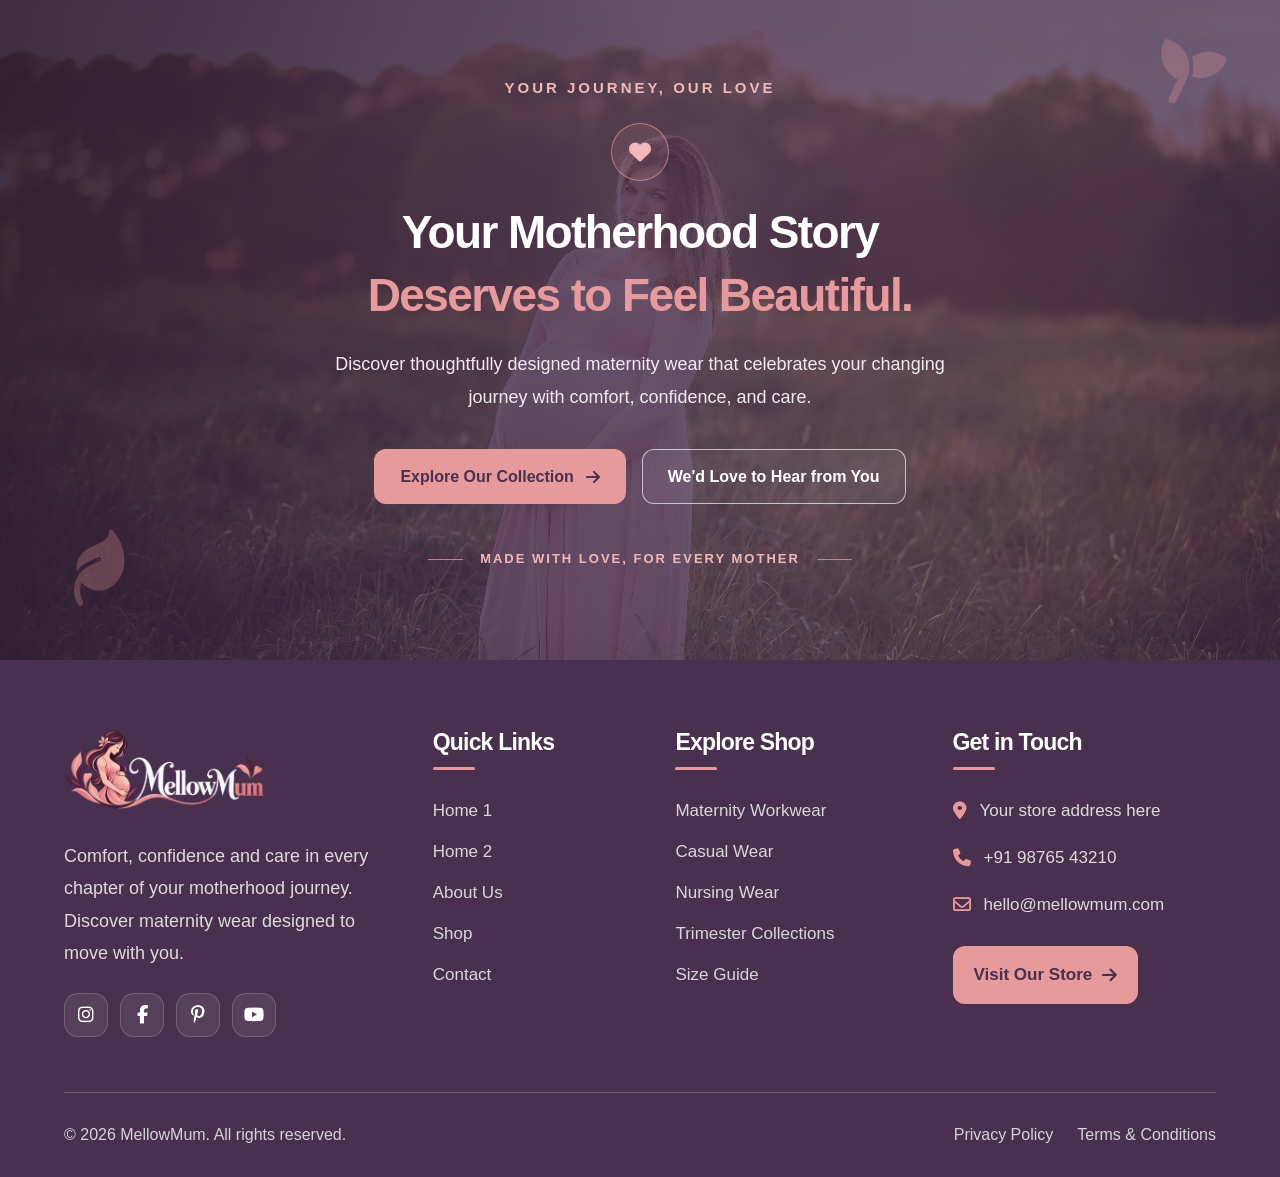
==== commit 34ba5413: "Add files via upload" ====
--- a/about.html
+++ b/about.html
@@ -257,7 +257,7 @@
                     <span class="mm-about-stat-icon" aria-hidden="true">✧</span>
                     <div class="mm-about-stat-number">Always</div>
                     <h3>Comfort First</h3>
-                    <p>Putting ease, thoughtful fits and confidence at the heart of our approach.</p>
+                    <p>Putting ease, thoughtful fits and confidence at our approach.</p>
                 </article>
 
                 <article class="mm-about-stat-item">
@@ -421,7 +421,7 @@
                     <p>
                         To inspire a world where maternity fashion celebrates
                         the beauty of motherhood, embraces every changing curve,
-                        and helps every woman feel confident in her own journey.
+                        and helps woman feel confident in her own journey.
                     </p>
 
                     <span class="mm-vm-panel-line"></span>
@@ -532,7 +532,7 @@
                     </div>
 
                     <div class="mm-belief-bottom">
-                        <span>Made to make you feel beautiful</span>
+                        <span>Make you feel beautiful</span>
                         <span class="mm-belief-arrow">
                             <i class="fa-solid fa-arrow-up-right-from-square"></i>
                         </span>
--- a/css/style.css
+++ b/css/style.css
@@ -0,0 +1,24410 @@
+/* ==========================
+   MellowMum - Base Styles
+========================== */
+
+:root {
+    --primary-color: #49304F;
+    --secondary-color: #E69A9C;
+
+    --heading-font: 'Outfit', sans-serif;
+    --body-font: 'Nunito Sans', sans-serif;
+
+    --card-radius: 24px;
+    --button-radius: 12px;
+
+    --transition: 0.3s ease;
+}
+
+/* Reset */
+* {
+    margin: 0;
+    padding: 0;
+    box-sizing: border-box;
+}
+
+html {
+    scroll-behavior: smooth;
+}
+
+body {
+    font-family: var(--body-font);
+    font-size: 18px;
+    font-weight: 400;
+    line-height: 1.7;
+    color: var(--primary-color);
+    background-color: #FFFFFF;
+    overflow-x: hidden;
+}
+
+/* Headings */
+h1,
+h2,
+h3,
+h4,
+h5,
+h6 {
+    font-family: var(--heading-font);
+    font-weight: 600;
+    line-height: 1.2;
+    color: var(--primary-color);
+}
+
+/* Paragraphs */
+p {
+    font-family: var(--body-font);
+    font-weight: 400;
+    margin-bottom: 16px;
+}
+
+/* Links */
+a {
+    color: inherit;
+    text-decoration: none;
+    transition: var(--transition);
+}
+
+/* Images */
+img {
+    display: block;
+    max-width: 100%;
+    height: auto;
+}
+
+/* Lists */
+ul,
+ol {
+    list-style: none;
+}
+
+/* Buttons */
+button,
+.btn {
+    font-family: var(--body-font);
+    font-size: 18px;
+    font-weight: 600;
+    border: none;
+    border-radius: var(--button-radius);
+    padding: 14px 26px;
+    cursor: pointer;
+    transition: var(--transition);
+}
+
+.btn-primary {
+    background-color: var(--primary-color);
+    color: #FFFFFF;
+}
+
+.btn-primary:hover {
+    background-color: var(--secondary-color);
+    color: var(--primary-color);
+}
+
+/* Rounded Cards */
+.card {
+    background-color: #FFFFFF;
+    border: 1px solid rgba(73, 48, 79, 0.12);
+    border-radius: var(--card-radius);
+    overflow: hidden;
+    transition: var(--transition);
+}
+
+.card:hover {
+    transform: translateY(-5px);
+    box-shadow: 0 12px 30px rgba(73, 48, 79, 0.10);
+}
+
+/* Section Spacing */
+section {
+    padding: 80px 0;
+}
+
+/* Container */
+.container {
+    width: 100%;
+    max-width: 1200px;
+    margin: 0 auto;
+    padding: 0 24px;
+}
+
+/* Selection */
+::selection {
+    background-color: var(--secondary-color);
+    color: var(--primary-color);
+}
+
+
+/* ==========================
+   SECTION HEADING
+========================== */
+
+.section-heading {
+    max-width: 720px;
+    margin-bottom: 40px;
+}
+
+.section-label {
+    display: inline-block;
+    font-family: var(--body-font);
+    font-size: 16px;
+    font-weight: 700;
+    letter-spacing: 1.5px;
+    text-transform: uppercase;
+    color: var(--secondary-color);
+    margin-bottom: 14px;
+}
+
+.section-heading h2 {
+    font-family: var(--heading-font);
+    font-size: 42px;
+    font-weight: 600;
+    line-height: 1.2;
+    color: var(--primary-color);
+    margin-bottom: 18px;
+}
+
+.section-heading p {
+    font-family: var(--body-font);
+    font-size: 18px;
+    font-weight: 400;
+    line-height: 1.8;
+    color: var(--primary-color);
+    opacity: 0.85;
+    margin-bottom: 0;
+}
+
+/* Centered Section Heading */
+
+.section-heading.text-center {
+    margin-left: auto;
+    margin-right: auto;
+    text-align: center;
+}
+
+
+/* ==========================
+   SECTION HEADING
+========================== */
+
+.section-heading {
+    max-width: 720px;
+    margin-bottom: 40px;
+}
+
+.section-label {
+    display: inline-block;
+    font-family: var(--body-font);
+    font-size: 16px;
+    font-weight: 700;
+    letter-spacing: 1.5px;
+    text-transform: uppercase;
+    color: var(--secondary-color);
+    margin-bottom: 14px;
+}
+
+.section-heading h2 {
+    font-family: var(--heading-font);
+    font-size: 42px;
+    font-weight: 600;
+    line-height: 1.2;
+    color: var(--primary-color);
+    margin-bottom: 18px;
+}
+
+.section-heading p {
+    font-size: 18px;
+    font-weight: 400;
+    line-height: 1.8;
+    color: var(--primary-color);
+    opacity: 0.85;
+    margin-bottom: 0;
+}
+
+/* Centered Heading */
+.section-heading.text-center {
+    margin-left: auto;
+    margin-right: auto;
+    text-align: center;
+}
+
+/*******************************************************Header*****************************************************/
+
+
+/* ==============================
+   MELLOWMUM HEADER
+============================== */
+
+:root {
+    --mm-header-height: 92px;
+    --mm-header-bg: #FFFFFF;
+    --mm-header-text: #49304F;
+    --mm-header-border: rgba(73, 48, 79, 0.12);
+    --mm-header-shadow: 0 4px 24px rgba(73, 48, 79, 0.06);
+}
+
+.mm-header {
+    position: fixed;
+    top: 0;
+    left: 0;
+    right: 0;
+    z-index: 1000;
+    width: 100%;
+    background: var(--mm-header-bg);
+    border-bottom: 1px solid var(--mm-header-border);
+    box-shadow: var(--mm-header-shadow);
+    transition: background 0.3s ease, color 0.3s ease;
+}
+
+body {
+    padding-top: var(--mm-header-height);
+}
+
+@media (max-width: 1024px) {
+    body {
+        padding-top: 82px;
+    }
+}
+
+@media (max-width: 480px) {
+    body {
+        padding-top: 74px;
+    }
+}
+
+.mm-header-inner {
+    width: 100%;
+    max-width: 1440px;
+    min-height: var(--mm-header-height);
+    margin: 0 auto;
+    padding: 12px 36px;
+
+    display: grid;
+    grid-template-columns: 1fr auto 1fr;
+    align-items: center;
+    gap: 24px;
+}
+
+/* Logo */
+
+.mm-logo {
+    display: inline-flex;
+    align-items: center;
+    justify-self: start;
+    min-width: 0;
+}
+
+.mm-logo img {
+    display: block;
+    width: 190px;
+    max-width: 100%;
+    max-height: 66px;
+    object-fit: contain;
+    object-position: left center;
+}
+
+/* Desktop Navigation */
+
+.mm-desktop-nav {
+    display: flex;
+    align-items: center;
+    justify-content: center;
+    gap: 25px;
+    white-space: nowrap;
+}
+
+.mm-nav-link {
+    position: relative;
+    padding: 10px 0;
+    color: var(--mm-header-text);
+    font-family: var(--body-font);
+    font-size: 17px;
+    font-weight: 600;
+    transition: color 0.3s ease;
+}
+
+.mm-nav-link::after {
+    content: "";
+    position: absolute;
+    bottom: 2px;
+    left: 0;
+    width: 0;
+    height: 2px;
+    background: var(--secondary-color);
+    border-radius: 10px;
+    transition: width 0.3s ease;
+}
+
+.mm-nav-link:hover,
+.mm-nav-link.active {
+    color: var(--secondary-color);
+}
+
+.mm-nav-link:hover::after,
+.mm-nav-link.active::after {
+    width: 100%;
+}
+
+/* Desktop Action Buttons */
+
+.mm-desktop-actions {
+    display: flex;
+    align-items: center;
+    justify-content: flex-end;
+    gap: 12px;
+}
+
+.mm-icon-btn {
+    min-width: 44px;
+    min-height: 44px;
+    padding: 8px 10px;
+    display: inline-flex;
+    align-items: center;
+    justify-content: center;
+    gap: 6px;
+
+    color: var(--mm-header-text);
+    background: transparent;
+    border: 1px solid var(--mm-header-border);
+    border-radius: 12px;
+    font-family: var(--body-font);
+    font-size: 16px;
+    cursor: pointer;
+    transition: all 0.3s ease;
+}
+
+.mm-icon-btn:hover {
+    color: var(--mm-header-text);
+    background: var(--secondary-color);
+    border-color: var(--secondary-color);
+}
+
+.mm-rtl-label {
+    font-size: 14px;
+    font-weight: 700;
+}
+
+/* Login Button */
+
+.mm-login-btn {
+    display: inline-flex;
+    align-items: center;
+    justify-content: center;
+    gap: 9px;
+    min-height: 46px;
+    padding: 8px 18px;
+
+    color: #FFFFFF;
+    background: var(--primary-color);
+    border: 2px solid var(--primary-color);
+    border-radius: var(--button-radius);
+
+    font-family: var(--body-font);
+    font-size: 16px;
+    font-weight: 700;
+    white-space: nowrap;
+    transition: all 0.3s ease;
+}
+
+.mm-login-btn:hover {
+    color: var(--primary-color);
+    background: var(--secondary-color);
+    border-color: var(--secondary-color);
+}
+
+/* Responsive toggle hidden on desktop */
+
+.mm-menu-toggle {
+    display: none;
+}
+
+/* Mobile menu hidden by default */
+
+.mm-mobile-menu {
+    display: none;
+}
+
+/* ==============================
+   DARK MODE
+============================== */
+
+html.dark-mode {
+    color-scheme: dark;
+}
+
+html.dark-mode body {
+    background-color: #211B24;
+    color: #F7EDF5;
+}
+
+html.dark-mode .mm-header {
+    --mm-header-bg: #211B24;
+    --mm-header-text: #F7EDF5;
+    --mm-header-border: rgba(230, 154, 156, 0.22);
+    --mm-header-shadow: 0 4px 24px rgba(0, 0, 0, 0.18);
+}
+
+html.dark-mode .mm-icon-btn {
+    color: #F7EDF5;
+}
+
+html.dark-mode .mm-icon-btn:hover {
+    color: #49304F;
+    background: var(--secondary-color);
+}
+
+html.dark-mode .mm-mobile-menu {
+    background: #211B24;
+    color: #F7EDF5;
+}
+
+html.dark-mode .mm-mobile-link {
+    color: #F7EDF5;
+    border-bottom-color: rgba(230, 154, 156, 0.16);
+}
+
+html.dark-mode .mm-setting-btn {
+    color: #F7EDF5;
+    border-color: rgba(230, 154, 156, 0.24);
+}
+
+/* ==============================
+   RTL MODE
+============================== */
+
+html[dir="rtl"] .mm-logo {
+    justify-self: start;
+}
+
+html[dir="rtl"] .mm-logo img {
+    object-position: right center;
+}
+
+html[dir="rtl"] .mm-nav-link::after {
+    left: auto;
+    right: 0;
+}
+
+html[dir="rtl"] .mm-nav-link,
+html[dir="rtl"] .mm-mobile-link {
+    text-align: right;
+}
+
+html[dir="rtl"] .mm-login-btn,
+html[dir="rtl"] .mm-setting-btn {
+    flex-direction: row-reverse;
+}
+
+/* ==============================
+   RESPONSIVE MENU
+   Visible up to 1024px
+============================== */
+
+@media (max-width: 1024px) {
+
+    .mm-header-inner {
+        min-height: 82px;
+        padding: 12px 24px;
+        display: flex;
+        justify-content: space-between;
+        gap: 18px;
+    }
+
+    .mm-logo img {
+        width: 170px;
+        max-height: 60px;
+    }
+
+    .mm-desktop-nav,
+    .mm-desktop-actions {
+        display: none;
+    }
+
+    .mm-menu-toggle {
+        width: 48px;
+        height: 48px;
+        flex-shrink: 0;
+
+        display: inline-flex;
+        align-items: center;
+        justify-content: center;
+
+        color: var(--mm-header-text);
+        background: transparent;
+        border: 1px solid var(--mm-header-border);
+        border-radius: 12px;
+
+        font-size: 23px;
+        cursor: pointer;
+        transition: all 0.3s ease;
+    }
+
+    .mm-menu-toggle:hover,
+    .mm-menu-toggle[aria-expanded="true"] {
+        color: var(--primary-color);
+        background: var(--secondary-color);
+        border-color: var(--secondary-color);
+    }
+
+    .mm-mobile-menu {
+        display: block;
+        position: absolute;
+        top: 100%;
+        left: 0;
+        right: 0;
+        width: 100%;
+        max-height: calc(100vh - 82px);
+        max-height: calc(100dvh - 82px);
+        overflow-y: auto;
+        overscroll-behavior: contain;
+
+        padding: 0 24px;
+        background: var(--mm-header-bg);
+        border-top: 1px solid var(--mm-header-border);
+        box-shadow: 0 16px 28px rgba(73, 48, 79, 0.12);
+
+        visibility: hidden;
+        opacity: 0;
+        pointer-events: none;
+        transform: translateY(-8px);
+
+        transition:
+            opacity 0.25s ease,
+            transform 0.25s ease,
+            visibility 0.25s ease;
+    }
+
+    .mm-mobile-menu.is-open {
+        visibility: visible;
+        opacity: 1;
+        pointer-events: auto;
+        transform: translateY(0);
+    }
+
+    .mm-mobile-nav {
+        display: flex;
+        flex-direction: column;
+        padding-top: 10px;
+    }
+
+    .mm-mobile-link {
+        display: block;
+        padding: 14px 4px;
+        color: var(--mm-header-text);
+        border-bottom: 1px solid var(--mm-header-border);
+        font-family: var(--body-font);
+        font-size: 18px;
+        font-weight: 600;
+        transition: color 0.3s ease;
+    }
+
+    .mm-mobile-link:hover,
+    .mm-mobile-link.active {
+        color: var(--secondary-color);
+    }
+
+    .mm-mobile-settings {
+        display: flex;
+        flex-direction: column;
+        gap: 12px;
+        padding: 20px 0 24px;
+    }
+
+    .mm-setting-btn {
+        width: 100%;
+        min-height: 48px;
+        display: flex;
+        align-items: center;
+        justify-content: flex-start;
+        gap: 12px;
+
+        padding: 12px 16px;
+        color: var(--mm-header-text);
+        background: transparent;
+        border: 1px solid var(--mm-header-border);
+        border-radius: 12px;
+
+        font-family: var(--body-font);
+        font-size: 18px;
+        font-weight: 600;
+        text-align: start;
+        cursor: pointer;
+        transition: all 0.3s ease;
+    }
+
+    .mm-setting-btn:hover {
+        background: var(--secondary-color);
+        color: var(--primary-color);
+        border-color: var(--secondary-color);
+    }
+
+    .mm-mobile-login {
+        width: 100%;
+        min-height: 50px;
+    }
+
+    html[dir="rtl"] .mm-setting-btn {
+        justify-content: flex-start;
+    }
+}
+
+/* Smaller mobile screens */
+
+@media (max-width: 480px) {
+
+    .mm-header-inner {
+        min-height: 74px;
+        padding: 10px 16px;
+    }
+
+    .mm-logo img {
+        width: 145px;
+        max-height: 52px;
+    }
+
+    .mm-menu-toggle {
+        width: 44px;
+        height: 44px;
+        font-size: 21px;
+    }
+
+    .mm-mobile-menu {
+        max-height: calc(100vh - 74px);
+        max-height: calc(100dvh - 74px);
+        padding-left: 18px;
+        padding-right: 18px;
+    }
+}
+
+/* Respect reduced motion preferences */
+
+@media (prefers-reduced-motion: reduce) {
+
+    .mm-header *,
+    .mm-header *::before,
+    .mm-header *::after {
+        transition: none !important;
+    }
+}
+
+/******************************************************Footer******************************************************************/
+
+
+/* ==============================
+   MELLOWMUM FOOTER
+============================== */
+
+.mm-footer {
+    background: var(--primary-color);
+    color: #FFFFFF;
+    padding: 70px 5% 0;
+    font-family: var(--body-font);
+}
+
+/* Main Footer Layout */
+
+.mm-footer-main {
+    max-width: 1440px;
+    margin: 0 auto;
+    display: grid;
+    grid-template-columns: 1.4fr 0.85fr 1fr 1.15fr;
+    gap: 48px;
+    padding-bottom: 55px;
+}
+
+/* Brand */
+
+.mm-footer-brand {
+    max-width: 340px;
+}
+
+.mm-footer-logo {
+    display: inline-block;
+    margin-bottom: 22px;
+}
+
+.mm-footer-logo img {
+    width: 200px;
+    max-height: 90px;
+    object-fit: contain;
+    object-position: left center;
+}
+
+.mm-footer-brand>p {
+    color: rgba(255, 255, 255, 0.82);
+    font-size: 18px;
+    line-height: 1.8;
+    margin-bottom: 24px;
+}
+
+/* Social Icons */
+
+.mm-footer-socials {
+    display: flex;
+    flex-wrap: wrap;
+    gap: 12px;
+}
+
+.mm-footer-socials a {
+    width: 44px;
+    height: 44px;
+    display: inline-flex;
+    align-items: center;
+    justify-content: center;
+    color: #FFFFFF;
+    background: rgba(255, 255, 255, 0.08);
+    border: 1px solid rgba(255, 255, 255, 0.18);
+    border-radius: 14px;
+    font-size: 18px;
+    transition: all 0.3s ease;
+}
+
+.mm-footer-socials a:hover {
+    background: var(--secondary-color);
+    color: var(--primary-color);
+    border-color: var(--secondary-color);
+    transform: translateY(-4px);
+}
+
+/* Footer Columns */
+
+.mm-footer-column h3 {
+    position: relative;
+    color: #FFFFFF;
+    font-family: var(--heading-font);
+    font-size: 23px;
+    font-weight: 600;
+    margin-bottom: 27px;
+    padding-bottom: 14px;
+}
+
+.mm-footer-column h3::after {
+    content: "";
+    position: absolute;
+    bottom: 0;
+    left: 0;
+    width: 42px;
+    height: 3px;
+    background: var(--secondary-color);
+    border-radius: 10px;
+}
+
+.mm-footer-column ul {
+    display: flex;
+    flex-direction: column;
+    gap: 13px;
+}
+
+.mm-footer-column ul a {
+    color: rgba(255, 255, 255, 0.80);
+    font-size: 17px;
+    line-height: 1.6;
+    transition: all 0.3s ease;
+}
+
+.mm-footer-column ul a:hover {
+    color: var(--secondary-color);
+    padding-left: 5px;
+}
+
+/* Contact */
+
+.mm-footer-contact>p {
+    display: flex;
+    align-items: flex-start;
+    gap: 13px;
+    color: rgba(255, 255, 255, 0.82);
+    font-size: 17px;
+    line-height: 1.7;
+    margin-bottom: 18px;
+    overflow-wrap: anywhere;
+}
+
+.mm-footer-contact>p i {
+    color: var(--secondary-color);
+    font-size: 18px;
+    margin-top: 5px;
+    flex-shrink: 0;
+}
+
+.mm-footer-contact>p a:hover {
+    color: var(--secondary-color);
+}
+
+/* Contact CTA */
+
+.mm-footer-contact-btn {
+    display: inline-flex;
+    align-items: center;
+    justify-content: center;
+    gap: 10px;
+    margin-top: 8px;
+    padding: 13px 19px;
+    color: var(--primary-color);
+    background: var(--secondary-color);
+    border: 2px solid var(--secondary-color);
+    border-radius: var(--button-radius);
+    font-size: 17px;
+    font-weight: 700;
+    transition: all 0.3s ease;
+}
+
+.mm-footer-contact-btn:hover {
+    color: #FFFFFF;
+    background: transparent;
+}
+
+.mm-footer-contact-btn i {
+    transition: transform 0.3s ease;
+}
+
+.mm-footer-contact-btn:hover i {
+    transform: translateX(4px);
+}
+
+/* Footer Bottom */
+
+.mm-footer-bottom {
+    max-width: 1440px;
+    min-height: 85px;
+    margin: 0 auto;
+    display: flex;
+    align-items: center;
+    justify-content: space-between;
+    flex-wrap: wrap;
+    gap: 20px;
+    border-top: 1px solid rgba(255, 255, 255, 0.18);
+    padding: 22px 0;
+}
+
+.mm-footer-bottom p {
+    color: rgba(255, 255, 255, 0.78);
+    font-size: 16px;
+    margin: 0;
+}
+
+.mm-footer-legal {
+    display: flex;
+    align-items: center;
+    flex-wrap: wrap;
+    gap: 24px;
+}
+
+.mm-footer-legal a {
+    color: rgba(255, 255, 255, 0.78);
+    font-size: 16px;
+    transition: color 0.3s ease;
+}
+
+.mm-footer-legal a:hover {
+    color: var(--secondary-color);
+}
+
+
+/* ==============================
+   MELLOWMUM FOOTER - DARK MODE
+============================== */
+
+html.dark-mode .mm-footer {
+    background-color: #18131C;
+    color: #F8F0F7;
+    border-top: 1px solid rgba(230, 154, 156, 0.20);
+}
+
+/* Brand Description */
+
+html.dark-mode .mm-footer-brand>p {
+    color: #D9CDD9;
+}
+
+/* Footer Headings */
+
+html.dark-mode .mm-footer-column h3 {
+    color: #FFFFFF;
+}
+
+html.dark-mode .mm-footer-column h3::after {
+    background-color: var(--secondary-color);
+}
+
+/* Footer Links */
+
+html.dark-mode .mm-footer-column ul a {
+    color: #D9CDD9;
+}
+
+html.dark-mode .mm-footer-column ul a:hover {
+    color: var(--secondary-color);
+}
+
+/* Contact Information */
+
+html.dark-mode .mm-footer-contact>p {
+    color: #D9CDD9;
+}
+
+html.dark-mode .mm-footer-contact>p i {
+    color: var(--secondary-color);
+}
+
+html.dark-mode .mm-footer-contact>p a:hover {
+    color: var(--secondary-color);
+}
+
+/* Social Icons */
+
+html.dark-mode .mm-footer-socials a {
+    background-color: #2A2230;
+    border-color: #493A50;
+    color: #FFFFFF;
+}
+
+html.dark-mode .mm-footer-socials a:hover {
+    background-color: var(--secondary-color);
+    border-color: var(--secondary-color);
+    color: #49304F;
+}
+
+/* Contact Button */
+
+html.dark-mode .mm-footer-contact-btn {
+    background-color: var(--secondary-color);
+    color: #49304F;
+    border-color: var(--secondary-color);
+}
+
+html.dark-mode .mm-footer-contact-btn:hover {
+    background-color: transparent;
+    color: var(--secondary-color);
+    border-color: var(--secondary-color);
+}
+
+/* Footer Bottom */
+
+html.dark-mode .mm-footer-bottom {
+    border-top-color: rgba(230, 154, 156, 0.22);
+}
+
+html.dark-mode .mm-footer-bottom p,
+html.dark-mode .mm-footer-legal a {
+    color: #D9CDD9;
+}
+
+html.dark-mode .mm-footer-legal a:hover {
+    color: var(--secondary-color);
+}
+
+/* Back To Top */
+
+html.dark-mode .mm-back-top {
+    background-color: var(--secondary-color);
+    color: #49304F;
+}
+
+html.dark-mode .mm-back-top:hover {
+    background-color: transparent;
+    color: var(--secondary-color);
+    box-shadow: inset 0 0 0 2px var(--secondary-color);
+}
+
+/* RTL Support */
+
+html.dark-mode[dir="rtl"] .mm-footer-column h3::after {
+    left: auto;
+    right: 0;
+}
+
+/* ==============================
+   FOOTER RTL SUPPORT
+============================== */
+
+html[dir="rtl"] .mm-footer-column h3::after {
+    left: auto;
+    right: 0;
+}
+
+html[dir="rtl"] .mm-footer-logo img {
+    object-position: right center;
+}
+
+html[dir="rtl"] .mm-footer-column ul a:hover {
+    padding-left: 0;
+    padding-right: 5px;
+}
+
+html[dir="rtl"] .mm-footer-contact-btn:hover i {
+    transform: translateX(-4px);
+}
+
+/* ==============================
+   RESPONSIVE FOOTER
+============================== */
+
+@media (max-width: 1024px) {
+    .mm-footer {
+        padding: 58px 4% 0;
+    }
+
+    .mm-footer-main {
+        grid-template-columns: repeat(2, minmax(0, 1fr));
+        gap: 40px 32px;
+        padding-bottom: 42px;
+    }
+
+    .mm-footer-brand {
+        max-width: 100%;
+    }
+}
+
+@media (max-width: 600px) {
+    .mm-footer {
+        padding: 45px 20px 0;
+    }
+
+    .mm-footer-main {
+        grid-template-columns: 1fr;
+        gap: 35px;
+        padding-bottom: 35px;
+    }
+
+    .mm-footer-logo img {
+        width: 185px;
+    }
+
+    .mm-footer-column h3 {
+        font-size: 23px;
+        margin-bottom: 20px;
+    }
+
+    .mm-footer-bottom {
+        flex-direction: column;
+        align-items: flex-start;
+        gap: 18px;
+        padding: 24px 0;
+    }
+
+    .mm-footer-legal {
+        gap: 14px 20px;
+    }
+}
+
+/*****************************************************Home page 1********************************************************/
+
+
+/* =========================================
+   MELLOWMUM HERO SECTION
+========================================= */
+
+.mm-hero {
+    --hero-cream: #FFF6F1;
+    --hero-text: #49304F;
+    --hero-muted: #71656F;
+    --hero-rose-light: #F4D4CF;
+
+    position: relative;
+    width: 100%;
+    padding: 0;
+    overflow: hidden;
+    background: var(--hero-cream);
+    color: var(--hero-text);
+    isolation: isolate;
+}
+
+.mm-hero-shell {
+    position: relative;
+    display: grid;
+    grid-template-columns: 51% 49%;
+    align-items: center;
+    min-height: 460px;
+    padding: 20px 5.2% 48px 3%;
+
+}
+
+/* =========================================
+   LEFT IMAGE AREA
+========================================= */
+
+.mm-hero-media {
+    position: relative;
+    align-self: stretch;
+    min-height: 540px;
+    display: flex;
+    align-items: center;
+    justify-content: center;
+}
+
+.mm-hero-arch {
+    position: absolute;
+    width: 88%;
+    height: 95%;
+    left: 1%;
+    top: -2%;
+    border-radius: 48% 48% 10% 10%;
+    background:
+        radial-gradient(circle at 25% 25%,
+            #F8DAD2 0,
+            #EAB5AA 48%,
+            #F3C9C0 100%);
+    transform: rotate(-3deg);
+}
+
+.mm-hero-photo-wrap {
+    position: relative;
+    z-index: 1;
+    width: 90%;
+    height: 530px;
+    overflow: hidden;
+    border-radius: 47% 47% 18px 18px;
+    background: #EBC4B9;
+    box-shadow: 0 22px 55px rgba(73, 48, 79, 0.12);
+}
+
+.mm-hero-photo {
+    display: block;
+    width: 100%;
+    height: 100%;
+    object-fit: cover;
+    object-position: center 30%;
+}
+
+/* Decorative flower shapes */
+
+.mm-hero-flower {
+    position: absolute;
+    z-index: 2;
+    color: var(--secondary-color);
+    line-height: 1;
+    pointer-events: none;
+}
+
+.mm-hero-flower-one {
+    top: 7%;
+    left: 4%;
+    font-size: 76px;
+    opacity: 0.72;
+    transform: rotate(-18deg);
+}
+
+.mm-hero-flower-two {
+    right: 4%;
+    bottom: 13%;
+    font-size: 54px;
+    opacity: 0.75;
+    transform: rotate(20deg);
+}
+
+.mm-hero-photo-note {
+    position: absolute;
+    z-index: 3;
+    right: 0;
+    bottom: 13%;
+    padding: 18px 23px;
+    border: 1px solid rgba(230, 154, 156, 0.55);
+    border-radius: 48% 45% 42% 12px;
+    background: rgba(255, 246, 241, 0.94);
+    color: var(--primary-color);
+    font-size: 16px;
+    font-weight: 500;
+    line-height: 1.65;
+    text-align: center;
+    transform: rotate(5deg);
+}
+
+.mm-hero-photo-note em {
+    font-family: Georgia, serif;
+    font-size: 21px;
+}
+
+.mm-note-heart {
+    display: block;
+    color: var(--secondary-color);
+    font-size: 28px;
+}
+
+/* =========================================
+   RIGHT CONTENT
+========================================= */
+
+.mm-hero-content {
+    position: relative;
+    z-index: 3;
+    padding: 24px 0 10px 5%;
+}
+
+.mm-hero-eyebrow {
+    display: flex;
+    align-items: center;
+    gap: 15px;
+    margin-bottom: 25px;
+    color: var(--secondary-color);
+    font-family: var(--body-font);
+    font-size: 14px;
+    font-weight: 700;
+    letter-spacing: 4px;
+}
+
+.mm-hero-eyebrow span {
+    display: inline-block;
+    width: 38px;
+    height: 2px;
+    background: var(--secondary-color);
+}
+
+.mm-hero-title {
+    margin: 0 0 24px;
+    color: var(--primary-color);
+    font-family: var(--heading-font);
+    font-size: 66px;
+    font-weight: 600;
+    letter-spacing: -2.3px;
+    line-height: 1.08;
+}
+
+.mm-hero-title span {
+    display: block;
+    color: var(--secondary-color);
+    font-family: Georgia, "Times New Roman", serif;
+    font-size: 63px;
+    font-style: italic;
+    font-weight: 600;
+    letter-spacing: -2px;
+}
+
+.mm-hero-description {
+    max-width: 500px;
+    margin: 0 0 29px;
+    color: var(--hero-muted);
+    font-family: var(--body-font);
+    font-size: 18px;
+    font-weight: 400;
+    line-height: 1.75;
+}
+
+/* =========================================
+   CTA BUTTONS
+========================================= */
+
+.mm-hero-actions {
+    display: flex;
+    align-items: center;
+    flex-wrap: wrap;
+    gap: 16px;
+}
+
+.mm-hero-btn {
+    display: inline-flex;
+    align-items: center;
+    justify-content: center;
+    gap: 18px;
+    min-height: 58px;
+    padding: 0 30px;
+    border: 1px solid var(--primary-color);
+    border-radius: var(--button-radius);
+    font-family: var(--body-font);
+    font-size: 16px;
+    font-weight: 700;
+    text-decoration: none;
+    transition:
+        background-color 0.3s ease,
+        color 0.3s ease,
+        border-color 0.3s ease,
+        transform 0.3s ease;
+}
+
+.mm-hero-btn:hover {
+    transform: translateY(-3px);
+}
+
+.mm-hero-btn-primary {
+    background: var(--primary-color);
+    color: #FFFFFF;
+}
+
+.mm-hero-btn-primary:hover {
+    background: var(--secondary-color);
+    border-color: var(--secondary-color);
+    color: var(--primary-color);
+}
+
+.mm-hero-btn-primary i {
+    font-size: 15px;
+}
+
+.mm-hero-btn-outline {
+    background: transparent;
+    color: var(--primary-color);
+}
+
+.mm-hero-btn-outline:hover {
+    background: var(--primary-color);
+    color: #FFFFFF;
+}
+
+/* =========================================
+   BENEFIT ROW
+========================================= */
+
+.mm-hero-benefits {
+    display: flex;
+    align-items: center;
+    margin-top: 66px;
+}
+
+.mm-hero-benefit {
+    display: flex;
+    align-items: center;
+    gap: 15px;
+    min-height: 49px;
+    padding: 0 23px;
+    border-right: 1px solid rgba(73, 48, 79, 0.25);
+}
+
+.mm-hero-benefit:first-child {
+    padding-left: 0;
+}
+
+.mm-hero-benefit:last-child {
+    padding-right: 0;
+    border-right: 0;
+}
+
+.mm-hero-benefit i {
+    color: var(--secondary-color);
+    font-size: 35px;
+}
+
+.mm-hero-benefit span {
+    color: var(--hero-muted);
+    font-family: var(--body-font);
+    font-size: 16px;
+    font-weight: 600;
+    line-height: 1.4;
+}
+
+/* =========================================
+   DARK MODE
+========================================= */
+
+html.dark-mode .mm-hero {
+    --hero-cream: #211A25;
+    --hero-text: #F9EEF4;
+    --hero-muted: #D4C6D3;
+    --hero-rose-light: #49304F;
+
+    background: var(--hero-cream);
+    color: var(--hero-text);
+}
+
+html.dark-mode .mm-hero-arch {
+    background: linear-gradient(145deg, #49304F, #35243A 75%);
+}
+
+html.dark-mode .mm-hero-photo-wrap {
+    box-shadow: 0 22px 55px rgba(0, 0, 0, 0.28);
+}
+
+html.dark-mode .mm-hero-title {
+    color: #FFF5F7;
+}
+
+html.dark-mode .mm-hero-title span {
+    color: var(--secondary-color);
+}
+
+html.dark-mode .mm-hero-description,
+html.dark-mode .mm-hero-benefit span {
+    color: #D4C6D3;
+}
+
+html.dark-mode .mm-hero-photo-note {
+    background: rgba(35, 26, 39, 0.96);
+    border-color: rgba(230, 154, 156, 0.45);
+    color: #FFF5F7;
+}
+
+html.dark-mode .mm-hero-btn-primary {
+    background: var(--secondary-color);
+    border-color: var(--secondary-color);
+    color: #49304F;
+}
+
+html.dark-mode .mm-hero-btn-primary:hover {
+    background: transparent;
+    color: var(--secondary-color);
+}
+
+html.dark-mode .mm-hero-btn-outline {
+    border-color: var(--secondary-color);
+    color: var(--secondary-color);
+}
+
+html.dark-mode .mm-hero-btn-outline:hover {
+    background: var(--secondary-color);
+    color: #49304F;
+}
+
+html.dark-mode .mm-hero-benefit {
+    border-right-color: rgba(230, 154, 156, 0.28);
+}
+
+html.dark-mode .mm-hero-wave-plum {
+    background: #120F15;
+}
+
+html.dark-mode .mm-hero-wave-rose {
+    background: #49304F;
+}
+
+/* =========================================
+   RTL MODE
+========================================= */
+
+html[dir="rtl"] .mm-hero {
+    direction: rtl;
+}
+
+html[dir="rtl"] .mm-hero-shell {
+    grid-template-columns: 49% 51%;
+}
+
+html[dir="rtl"] .mm-hero-content {
+    padding: 24px 5% 10px 0;
+    text-align: right;
+}
+
+html[dir="rtl"] .mm-hero-eyebrow {
+    flex-direction: row-reverse;
+    justify-content: flex-end;
+    letter-spacing: 2px;
+}
+
+html[dir="rtl"] .mm-hero-actions {
+    flex-direction: row-reverse;
+    justify-content: flex-start;
+}
+
+html[dir="rtl"] .mm-hero-btn {
+    flex-direction: row-reverse;
+}
+
+html[dir="rtl"] .mm-hero-benefits {
+    flex-direction: row-reverse;
+}
+
+html[dir="rtl"] .mm-hero-benefit {
+    flex-direction: row-reverse;
+    border-right: 0;
+    border-left: 1px solid rgba(73, 48, 79, 0.25);
+}
+
+html[dir="rtl"] .mm-hero-benefit:first-child {
+    padding-right: 0;
+    padding-left: 23px;
+}
+
+html[dir="rtl"] .mm-hero-benefit:last-child {
+    padding-left: 0;
+    padding-right: 23px;
+    border-left: 0;
+}
+
+html.dark-mode[dir="rtl"] .mm-hero-benefit {
+    border-left-color: rgba(230, 154, 156, 0.28);
+}
+
+html[dir="rtl"] .mm-hero-media {
+    grid-column: 1;
+}
+
+html[dir="rtl"] .mm-hero-content {
+    grid-column: 2;
+}
+
+html[dir="rtl"] .mm-hero-arch {
+    left: auto;
+    right: 1%;
+}
+
+html[dir="rtl"] .mm-hero-photo-note {
+    right: auto;
+    left: 0;
+}
+
+
+/* =========================================
+   MELLOWMUM - WHY CHOOSE SECTION
+========================================= */
+
+.mm-why-section {
+    --why-bg: #F7E5E2;
+    --why-card-bg: #FFF9F6;
+    --why-text: #49304F;
+    --why-muted: #71656F;
+    --why-border: rgba(73, 48, 79, 0.13);
+
+    position: relative;
+    width: 100%;
+    padding: 76px 0 82px;
+    overflow: hidden;
+    background: var(--why-bg);
+    color: var(--why-text);
+    isolation: isolate;
+}
+
+.mm-why-section,
+.mm-why-section * {
+    box-sizing: border-box;
+}
+
+.mm-why-container {
+    width: 100%;
+    max-width: 1440px;
+    margin: 0 auto;
+    padding: 0 5.2%;
+    display: grid;
+    grid-template-columns: 1fr 0.95fr;
+    align-items: center;
+    gap: 48px;
+}
+
+/* =========================================
+   LEFT CONTENT
+========================================= */
+
+.mm-why-content {
+    position: relative;
+    z-index: 2;
+    min-width: 0;
+}
+
+.mm-why-eyebrow {
+    display: flex;
+    align-items: center;
+    gap: 14px;
+    margin-bottom: 22px;
+    color: var(--secondary-color);
+    font-family: var(--body-font);
+    font-size: 14px;
+    font-weight: 700;
+    letter-spacing: 3px;
+}
+
+.mm-why-eyebrow>span {
+    width: 32px;
+    height: 2px;
+    flex-shrink: 0;
+    background: var(--secondary-color);
+}
+
+.mm-why-title {
+    margin: 0 0 20px;
+    color: var(--primary-color);
+    font-family: var(--heading-font);
+    font-size: 58px;
+    font-weight: 600;
+    line-height: 1.08;
+    letter-spacing: -1.8px;
+}
+
+.mm-why-title>span {
+    display: block;
+    color: var(--secondary-color);
+    font-family: Georgia, "Times New Roman", serif;
+    font-size: 55px;
+    font-style: italic;
+    font-weight: 600;
+    letter-spacing: -1.3px;
+}
+
+.mm-why-description {
+    max-width: 600px;
+    margin: 0 0 26px;
+    color: var(--why-muted);
+    font-family: var(--body-font);
+    font-size: 18px;
+    font-weight: 400;
+    line-height: 1.7;
+}
+
+/* =========================================
+   BENEFIT CARD GRID
+========================================= */
+
+.mm-why-benefits {
+    display: grid;
+    grid-template-columns: repeat(2, minmax(0, 1fr));
+    gap: 14px;
+}
+
+.mm-why-card {
+    min-width: 0;
+    min-height: 118px;
+    display: flex;
+    align-items: center;
+    gap: 15px;
+    padding: 17px;
+    background: var(--why-card-bg);
+    border: 1px solid transparent;
+    border-radius: 24px;
+    transition:
+        transform 0.3s ease,
+        border-color 0.3s ease,
+        box-shadow 0.3s ease;
+}
+
+.mm-why-card:hover {
+    transform: translateY(-4px);
+    border-color: rgba(230, 154, 156, 0.55);
+    box-shadow: 0 12px 28px rgba(73, 48, 79, 0.07);
+}
+
+.mm-why-icon {
+    width: 66px;
+    height: 66px;
+    flex: 0 0 66px;
+    display: flex;
+    align-items: center;
+    justify-content: center;
+    border: 3px solid rgba(255, 255, 255, 0.8);
+    border-radius: 50%;
+    background: rgba(230, 154, 156, 0.22);
+    color: var(--primary-color);
+    font-size: 27px;
+}
+
+.mm-why-card-text {
+    min-width: 0;
+}
+
+.mm-why-card-text h3 {
+    margin: 0 0 7px;
+    color: var(--primary-color);
+    font-family: var(--heading-font);
+    font-size: 18px;
+    font-weight: 600;
+    line-height: 1.3;
+}
+
+.mm-why-card-text p {
+    margin: 0;
+    color: var(--why-muted);
+    font-family: var(--body-font);
+    font-size: 16px;
+    font-weight: 400;
+    line-height: 1.5;
+}
+
+/* =========================================
+   CTA BUTTONS
+========================================= */
+
+.mm-why-actions {
+    display: flex;
+    align-items: center;
+    flex-wrap: wrap;
+    gap: 30px;
+    margin-top: 27px;
+}
+
+.mm-why-btn {
+    min-height: 56px;
+    display: inline-flex;
+    align-items: center;
+    justify-content: center;
+    gap: 18px;
+    padding: 0 27px;
+    border: 1px solid var(--primary-color);
+    border-radius: var(--button-radius);
+    background: var(--primary-color);
+    color: #FFFFFF;
+    font-family: var(--body-font);
+    font-size: 17px;
+    font-weight: 700;
+    text-decoration: none;
+    white-space: nowrap;
+    transition:
+        background 0.3s ease,
+        color 0.3s ease,
+        transform 0.3s ease;
+}
+
+.mm-why-btn:hover {
+    background: var(--secondary-color);
+    border-color: var(--secondary-color);
+    color: var(--primary-color);
+    transform: translateY(-3px);
+}
+
+.mm-why-btn i {
+    font-size: 15px;
+    transition: transform 0.3s ease;
+}
+
+.mm-why-btn:hover i {
+    transform: translateX(4px);
+}
+
+.mm-why-link {
+    position: relative;
+    display: inline-flex;
+    align-items: center;
+    padding: 8px 0;
+    color: var(--primary-color);
+    font-family: var(--body-font);
+    font-size: 17px;
+    font-weight: 700;
+    text-decoration: none;
+}
+
+.mm-why-link>span {
+    position: absolute;
+    right: 0;
+    bottom: 2px;
+    left: 0;
+    height: 1px;
+    background: var(--secondary-color);
+    transition: height 0.25s ease;
+}
+
+.mm-why-link:hover>span {
+    height: 3px;
+}
+
+/* =========================================
+   RIGHT VISUAL COMPOSITION
+========================================= */
+
+.mm-why-visual {
+    position: relative;
+    width: 100%;
+    min-width: 0;
+    height: 570px;
+}
+
+.mm-why-back-shape {
+    position: absolute;
+    top: 7%;
+    left: 7%;
+    width: 83%;
+    height: 84%;
+    border-radius: 48% 48% 40% 35%;
+    background: #F2C8C2;
+    transform: rotate(7deg);
+}
+
+.mm-why-main-image {
+    position: absolute;
+    z-index: 1;
+    top: 3%;
+    left: 10%;
+    width: 75%;
+    height: 89%;
+    overflow: hidden;
+    border: 5px solid var(--why-bg);
+    border-radius: 48% 48% 35% 35%;
+    background: #EBC4B9;
+    box-shadow: 0 18px 45px rgba(73, 48, 79, 0.1);
+}
+
+.mm-why-main-image img {
+    display: block;
+    width: 100%;
+    height: 100%;
+    object-fit: cover;
+    object-position: center 30%;
+}
+
+/* =========================================
+   FLOATING STAT BADGE
+========================================= */
+
+.mm-why-stat {
+    position: absolute;
+    z-index: 3;
+    top: 30%;
+    left: 0;
+    width: 174px;
+    min-height: 176px;
+    padding: 16px;
+    display: flex;
+    flex-direction: column;
+    align-items: center;
+    justify-content: center;
+    border: 1px solid rgba(73, 48, 79, 0.07);
+    border-radius: 26px 38px 26px 38px;
+    background: #FFFAF7;
+    color: var(--primary-color);
+    text-align: center;
+    box-shadow: 0 12px 35px rgba(73, 48, 79, 0.13);
+}
+
+.mm-why-stat-heart {
+    width: 45px;
+    height: 45px;
+    margin-bottom: 5px;
+    display: flex;
+    align-items: center;
+    justify-content: center;
+    border-radius: 50%;
+    background: #F7DEDA;
+    color: var(--primary-color);
+    font-size: 24px;
+}
+
+.mm-why-stat strong {
+    font-family: Georgia, "Times New Roman", serif;
+    font-size: 36px;
+    font-weight: 600;
+    line-height: 1.2;
+}
+
+.mm-why-stat>span {
+    margin-top: 5px;
+    color: var(--why-muted);
+    font-family: var(--body-font);
+    font-size: 16px;
+    font-weight: 500;
+    line-height: 1.4;
+}
+
+/* =========================================
+   HANDWRITTEN NOTE
+========================================= */
+
+.mm-why-note {
+    position: absolute;
+    z-index: 2;
+    top: 14%;
+    right: 0;
+    display: flex;
+    flex-direction: column;
+    align-items: center;
+    gap: 3px;
+    color: var(--primary-color);
+    font-family: "Brush Script MT", "Segoe Script", cursive;
+    font-size: 25px;
+    font-style: italic;
+    line-height: 1.25;
+    transform: rotate(-7deg);
+}
+
+.mm-why-note i {
+    margin-top: 5px;
+    color: var(--secondary-color);
+    font-size: 23px;
+}
+
+/* =========================================
+   SMALL BABY ESSENTIALS IMAGE
+========================================= */
+
+.mm-why-small-image {
+    position: absolute;
+    z-index: 4;
+    right: 0;
+    bottom: 0;
+    width: 43%;
+    height: 205px;
+    overflow: hidden;
+    border: 5px solid var(--why-bg);
+    border-radius: 48% 48% 38% 38%;
+    background: #F1DAD1;
+    box-shadow: 0 12px 35px rgba(73, 48, 79, 0.13);
+}
+
+.mm-why-small-image img {
+    display: block;
+    width: 100%;
+    height: 100%;
+    object-fit: cover;
+    object-position: center;
+}
+
+/* =========================================
+   DECORATIVE DETAILS
+========================================= */
+
+.mm-why-decoration {
+    position: absolute;
+    z-index: 2;
+    color: var(--secondary-color);
+    pointer-events: none;
+}
+
+.mm-why-decoration-one {
+    top: 3%;
+    left: 1%;
+    font-size: 43px;
+    transform: rotate(-20deg);
+}
+
+.mm-why-decoration-two {
+    right: 3%;
+    bottom: 31%;
+    font-size: 35px;
+}
+
+/* =========================================
+   DARK MODE
+========================================= */
+
+html.dark-mode .mm-why-section {
+    --why-bg: #211A25;
+    --why-card-bg: #302535;
+    --why-text: #F9EEF4;
+    --why-muted: #D4C6D3;
+    --why-border: rgba(230, 154, 156, 0.2);
+    background: var(--why-bg);
+    color: var(--why-text);
+}
+
+html.dark-mode .mm-why-title,
+html.dark-mode .mm-why-card-text h3,
+html.dark-mode .mm-why-link {
+    color: #F9EEF4;
+}
+
+html.dark-mode .mm-why-title>span {
+    color: var(--secondary-color);
+}
+
+html.dark-mode .mm-why-card {
+    background: var(--why-card-bg);
+    border-color: rgba(230, 154, 156, 0.08);
+}
+
+html.dark-mode .mm-why-card:hover {
+    border-color: rgba(230, 154, 156, 0.4);
+    box-shadow: 0 12px 28px rgba(0, 0, 0, 0.18);
+}
+
+html.dark-mode .mm-why-icon {
+    background: rgba(230, 154, 156, 0.15);
+    border-color: rgba(230, 154, 156, 0.12);
+    color: var(--secondary-color);
+}
+
+html.dark-mode .mm-why-btn {
+    background: var(--secondary-color);
+    border-color: var(--secondary-color);
+    color: #302035;
+}
+
+html.dark-mode .mm-why-btn:hover {
+    background: transparent;
+    color: var(--secondary-color);
+}
+
+html.dark-mode .mm-why-back-shape {
+    background: #49304F;
+}
+
+html.dark-mode .mm-why-main-image,
+html.dark-mode .mm-why-small-image {
+    border-color: var(--why-bg);
+}
+
+html.dark-mode .mm-why-stat {
+    background: #302535;
+    border-color: rgba(230, 154, 156, 0.2);
+    color: #F9EEF4;
+}
+
+html.dark-mode .mm-why-stat-heart {
+    background: rgba(230, 154, 156, 0.18);
+    color: var(--secondary-color);
+}
+
+html.dark-mode .mm-why-note {
+    color: #F9EEF4;
+}
+
+/* =========================================
+   RTL MODE
+========================================= */
+
+html[dir="rtl"] .mm-why-section {
+    direction: rtl;
+}
+
+html[dir="rtl"] .mm-why-eyebrow {
+    flex-direction: row-reverse;
+    letter-spacing: 2px;
+}
+
+html[dir="rtl"] .mm-why-card {
+    direction: rtl;
+    text-align: right;
+}
+
+html[dir="rtl"] .mm-why-actions {
+    flex-direction: row-reverse;
+    justify-content: flex-start;
+}
+
+html[dir="rtl"] .mm-why-btn {
+    flex-direction: row-reverse;
+}
+
+html[dir="rtl"] .mm-why-btn:hover i {
+    transform: translateX(-4px);
+}
+
+html[dir="rtl"] .mm-why-link>span {
+    right: 0;
+    left: 0;
+}
+
+html[dir="rtl"] .mm-why-back-shape {
+    left: auto;
+    right: 7%;
+}
+
+html[dir="rtl"] .mm-why-main-image {
+    left: auto;
+    right: 10%;
+}
+
+html[dir="rtl"] .mm-why-stat {
+    left: auto;
+    right: 0;
+}
+
+html[dir="rtl"] .mm-why-note {
+    right: auto;
+    left: 0;
+}
+
+html[dir="rtl"] .mm-why-small-image {
+    right: auto;
+    left: 0;
+}
+
+html[dir="rtl"] .mm-why-decoration-one {
+    left: auto;
+    right: 1%;
+}
+
+html[dir="rtl"] .mm-why-decoration-two {
+    right: auto;
+    left: 3%;
+}
+
+/* =========================================
+   TABLET
+========================================= */
+
+@media (max-width: 1100px) {
+    .mm-why-section {
+        padding: 62px 0 68px;
+    }
+
+    .mm-why-container {
+        grid-template-columns: 1fr 0.9fr;
+        gap: 28px;
+        padding: 0 4%;
+    }
+
+    .mm-why-title {
+        font-size: 47px;
+        letter-spacing: -1.2px;
+    }
+
+    .mm-why-title>span {
+        font-size: 44px;
+    }
+
+    .mm-why-description {
+        font-size: 17px;
+    }
+
+    .mm-why-card {
+        gap: 10px;
+        padding: 13px;
+        min-height: 112px;
+    }
+
+    .mm-why-icon {
+        width: 50px;
+        height: 50px;
+        flex-basis: 50px;
+        font-size: 23px;
+    }
+
+    .mm-why-card-text h3 {
+        font-size: 16px;
+    }
+
+    .mm-why-card-text p {
+        font-size: 15px;
+    }
+
+    .mm-why-visual {
+        height: 500px;
+    }
+
+    .mm-why-stat {
+        width: 145px;
+        min-height: 155px;
+    }
+
+    .mm-why-stat strong {
+        font-size: 31px;
+    }
+
+    .mm-why-note {
+        font-size: 21px;
+    }
+
+    .mm-why-small-image {
+        height: 170px;
+    }
+}
+
+/* =========================================
+   MOBILE & SMALL TABLET
+========================================= */
+
+@media (max-width: 760px) {
+    .mm-why-section {
+        padding: 48px 0 55px;
+    }
+
+    .mm-why-container {
+        grid-template-columns: minmax(0, 1fr);
+        gap: 32px;
+        padding: 0 6%;
+    }
+
+    .mm-why-content {
+        width: 100%;
+    }
+
+    .mm-why-eyebrow {
+        gap: 10px;
+        margin-bottom: 17px;
+        font-size: 12px;
+        letter-spacing: 2px;
+    }
+
+    .mm-why-title {
+        font-size: 43px;
+        line-height: 1.12;
+    }
+
+    .mm-why-title>span {
+        font-size: 40px;
+    }
+
+    .mm-why-description {
+        margin-bottom: 22px;
+        font-size: 17px;
+        line-height: 1.7;
+    }
+
+    .mm-why-benefits {
+        gap: 11px;
+    }
+
+    .mm-why-card {
+        min-height: 115px;
+        align-items: flex-start;
+        flex-direction: column;
+        gap: 10px;
+        padding: 15px;
+        border-radius: 20px;
+    }
+
+    .mm-why-icon {
+        width: 48px;
+        height: 48px;
+        flex-basis: 48px;
+        font-size: 22px;
+    }
+
+    .mm-why-card-text h3 {
+        font-size: 17px;
+    }
+
+    .mm-why-card-text p {
+        font-size: 15px;
+        line-height: 1.5;
+    }
+
+    .mm-why-actions {
+        gap: 22px;
+        margin-top: 23px;
+    }
+
+    .mm-why-btn {
+        min-height: 52px;
+        padding: 0 20px;
+        font-size: 16px;
+    }
+
+    .mm-why-visual {
+        width: 100%;
+        max-width: 480px;
+        height: 470px;
+        margin: 0 auto;
+    }
+
+    .mm-why-back-shape {
+        width: 80%;
+        left: 8%;
+    }
+
+    .mm-why-main-image {
+        left: 11%;
+        width: 73%;
+        height: 88%;
+    }
+
+    .mm-why-stat {
+        width: 130px;
+        min-height: 138px;
+        padding: 12px;
+        top: 29%;
+    }
+
+    .mm-why-stat-heart {
+        width: 36px;
+        height: 36px;
+        font-size: 20px;
+    }
+
+    .mm-why-stat strong {
+        font-size: 29px;
+    }
+
+    .mm-why-stat>span {
+        font-size: 14px;
+    }
+
+    .mm-why-note {
+        top: 11%;
+        font-size: 19px;
+    }
+
+    .mm-why-small-image {
+        width: 40%;
+        height: 150px;
+    }
+
+    .mm-why-decoration-one {
+        font-size: 34px;
+    }
+
+    .mm-why-decoration-two {
+        font-size: 28px;
+    }
+
+    html[dir="rtl"] .mm-why-back-shape {
+        left: auto;
+        right: 8%;
+    }
+
+    html[dir="rtl"] .mm-why-main-image {
+        left: auto;
+        right: 11%;
+    }
+}
+
+/* =========================================
+   EXTRA SMALL MOBILE
+========================================= */
+
+@media (max-width: 420px) {
+    .mm-why-container {
+        padding: 0 5%;
+    }
+
+    .mm-why-title {
+        font-size: 38px;
+    }
+
+    .mm-why-title>span {
+        font-size: 35px;
+    }
+
+    .mm-why-benefits {
+        gap: 9px;
+    }
+
+    .mm-why-card {
+        min-height: 125px;
+        padding: 12px;
+    }
+
+    .mm-why-card-text h3 {
+        font-size: 16px;
+    }
+
+    .mm-why-card-text p {
+        font-size: 14px;
+    }
+
+    .mm-why-actions {
+        gap: 17px;
+    }
+
+    .mm-why-visual {
+        height: 400px;
+    }
+
+    .mm-why-stat {
+        width: 112px;
+        min-height: 124px;
+        padding: 9px;
+    }
+
+    .mm-why-stat strong {
+        font-size: 26px;
+    }
+
+    .mm-why-stat>span {
+        font-size: 13px;
+    }
+
+    .mm-why-note {
+        font-size: 17px;
+    }
+
+    .mm-why-small-image {
+        height: 125px;
+    }
+}
+
+
+/* =========================================
+   SECTION 3 - HORIZONTAL COLLECTION CARDS
+========================================= */
+
+.mm-collection-section {
+    --collection-bg: #FFFFFF;
+    --collection-card-bg: #FFF6F1;
+    --collection-text: #49304F;
+    --collection-muted: #71656F;
+
+    position: relative;
+    width: 100%;
+    padding: 76px 0 76px;
+    overflow: hidden;
+    background: var(--collection-bg);
+    color: var(--collection-text);
+}
+
+.mm-collection-section,
+.mm-collection-section * {
+    box-sizing: border-box;
+}
+
+.mm-collection-container {
+    width: 100%;
+    max-width: 1440px;
+    margin: 0 auto;
+    padding: 0 5.2%;
+}
+
+/* SECTION HEADING */
+
+.mm-collection-heading {
+    margin-bottom: 34px;
+    text-align: left;
+}
+
+.mm-collection-eyebrow {
+    display: flex;
+    align-items: center;
+    gap: 13px;
+    margin-bottom: 18px;
+    text-align: left;
+    justify-content: flex-start;
+    margin-left: 0;
+    margin-right: auto;
+    color: var(--secondary-color);
+    font-family: var(--body-font);
+    font-size: 14px;
+    font-weight: 700;
+    letter-spacing: 3px;
+    text-align: center;
+}
+
+.mm-collection-eyebrow span {
+    width: 30px;
+    height: 2px;
+    flex-shrink: 0;
+    background: var(--secondary-color);
+}
+
+.mm-collection-heading-row {
+    display: grid;
+    grid-template-columns: 1.1fr 0.7fr;
+    align-items: end;
+    gap: 35px;
+}
+
+.mm-collection-title {
+    margin: 0;
+    color: var(--primary-color);
+    font-family: var(--heading-font);
+    font-size: 49px;
+    font-weight: 600;
+    line-height: 1.14;
+    letter-spacing: -1.4px;
+}
+
+.mm-collection-title span {
+    display: block;
+    margin-top: 4px;
+    color: var(--secondary-color);
+    font-family: Georgia, "Times New Roman", serif;
+    font-size: 46px;
+    font-style: italic;
+    font-weight: 600;
+    letter-spacing: -1px;
+}
+
+.mm-collection-intro {
+    max-width: 390px;
+    margin: 0 0 5px auto;
+    color: var(--collection-muted);
+    font-family: var(--body-font);
+    font-size: 18px;
+    font-weight: 400;
+    line-height: 1.75;
+}
+
+/* =========================================
+   THREE EQUAL CARDS - ONE HORIZONTAL ROW
+========================================= */
+
+.mm-collection-grid {
+    display: grid;
+    grid-template-columns: repeat(3, minmax(0, 1fr));
+    gap: 24px;
+    align-items: stretch;
+}
+
+.mm-collection-card {
+    min-width: 0;
+    display: flex;
+    flex-direction: column;
+    height: 100%;
+}
+
+/* Remove old asymmetric grid positioning */
+
+.mm-collection-card-large,
+.mm-collection-card-top,
+.mm-collection-card-bottom {
+    grid-column: auto;
+    grid-row: auto;
+}
+
+/* IMAGE AREA */
+
+.mm-collection-image-link {
+    position: relative;
+    display: block;
+    width: 100%;
+    height: 390px;
+    flex: none;
+    overflow: hidden;
+    border-radius: 24px;
+    background: var(--collection-card-bg);
+    text-decoration: none;
+    isolation: isolate;
+}
+
+.mm-collection-image-link::after {
+    position: absolute;
+    inset: 0;
+    z-index: 1;
+    content: "";
+    background: linear-gradient(to top,
+            rgba(45, 27, 45, 0.48) 0%,
+            rgba(45, 27, 45, 0.08) 35%,
+            transparent 65%);
+    pointer-events: none;
+}
+
+.mm-collection-image {
+    display: block;
+    width: 100%;
+    height: 100%;
+    object-fit: cover;
+    object-position: center;
+    transition: transform 0.6s ease;
+}
+
+.mm-collection-image-link:hover .mm-collection-image {
+    transform: scale(1.045);
+}
+
+.mm-collection-image-label {
+    position: absolute;
+    z-index: 2;
+    left: 15px;
+    bottom: 16px;
+    max-width: calc(100% - 30px);
+    padding: 9px 12px;
+    border: 1px solid rgba(255, 255, 255, 0.5);
+    border-radius: 8px;
+    background: rgba(255, 250, 247, 0.94);
+    color: var(--primary-color);
+    font-family: var(--body-font);
+    font-size: 12px;
+    font-weight: 700;
+    letter-spacing: 1px;
+}
+
+/* CARD DETAILS */
+
+.mm-collection-card-info {
+    display: flex;
+    flex: 1;
+    align-items: center;
+    justify-content: space-between;
+    gap: 12px;
+    padding: 17px 2px 3px;
+}
+
+.mm-collection-number {
+    display: block;
+    margin-bottom: 6px;
+    color: var(--secondary-color);
+    font-family: var(--body-font);
+    font-size: 12px;
+    font-weight: 700;
+    letter-spacing: 1.3px;
+}
+
+.mm-collection-card-info h3 {
+    margin: 0 0 6px;
+    color: var(--primary-color);
+    font-family: var(--heading-font);
+    font-size: 22px;
+    font-weight: 600;
+    line-height: 1.3;
+}
+
+.mm-collection-card-info p {
+    margin: 0;
+    color: var(--collection-muted);
+    font-family: var(--body-font);
+    font-size: 16px;
+    font-weight: 400;
+    line-height: 1.5;
+}
+
+.mm-collection-arrow {
+    width: 43px;
+    height: 43px;
+    flex: 0 0 43px;
+    display: flex;
+    align-items: center;
+    justify-content: center;
+    border: 1px solid rgba(73, 48, 79, 0.22);
+    border-radius: 50%;
+    color: var(--primary-color);
+    font-size: 15px;
+    text-decoration: none;
+    transition:
+        background 0.3s ease,
+        color 0.3s ease,
+        border-color 0.3s ease,
+        transform 0.3s ease;
+}
+
+.mm-collection-arrow:hover {
+    background: var(--primary-color);
+    border-color: var(--primary-color);
+    color: #FFFFFF;
+    transform: rotate(8deg);
+}
+
+/* BOTTOM CTA */
+
+.mm-collection-footer {
+    display: flex;
+    align-items: center;
+    justify-content: space-between;
+    gap: 20px;
+    margin-top: 32px;
+    padding-top: 22px;
+    border-top: 1px solid rgba(73, 48, 79, 0.14);
+}
+
+.mm-collection-footer p {
+    margin: 0;
+    color: var(--collection-muted);
+    font-family: var(--body-font);
+    font-size: 17px;
+    font-weight: 500;
+}
+
+.mm-collection-view-all {
+    display: inline-flex;
+    align-items: center;
+    gap: 12px;
+    color: var(--primary-color);
+    font-family: var(--body-font);
+    font-size: 17px;
+    font-weight: 700;
+    text-decoration: none;
+    white-space: nowrap;
+}
+
+.mm-collection-view-all i {
+    color: var(--secondary-color);
+    transition: transform 0.3s ease;
+}
+
+.mm-collection-view-all:hover i {
+    transform: translateX(5px);
+}
+
+/* =========================================
+   DARK MODE
+========================================= */
+
+html.dark-mode .mm-collection-section {
+    --collection-bg: #211A25;
+    --collection-card-bg: #302535;
+    --collection-text: #F9EEF4;
+    --collection-muted: #D4C6D3;
+
+    background: var(--collection-bg);
+    color: var(--collection-text);
+}
+
+html.dark-mode .mm-collection-title,
+html.dark-mode .mm-collection-card-info h3,
+html.dark-mode .mm-collection-view-all {
+    color: #F9EEF4;
+}
+
+html.dark-mode .mm-collection-title span {
+    color: var(--secondary-color);
+}
+
+html.dark-mode .mm-collection-arrow {
+    border-color: rgba(230, 154, 156, 0.45);
+    color: #F9EEF4;
+}
+
+html.dark-mode .mm-collection-arrow:hover {
+    background: var(--secondary-color);
+    border-color: var(--secondary-color);
+    color: #302035;
+}
+
+html.dark-mode .mm-collection-footer {
+    border-top-color: rgba(230, 154, 156, 0.22);
+}
+
+/* =========================================
+   RTL MODE
+========================================= */
+
+html[dir="rtl"] .mm-collection-section {
+    direction: rtl;
+}
+
+html[dir="rtl"] .mm-collection-heading-row {
+    direction: rtl;
+}
+
+html[dir="rtl"] .mm-collection-intro {
+    margin-right: auto;
+    margin-left: 0;
+    text-align: right;
+}
+
+html[dir="rtl"] .mm-collection-image-label {
+    left: auto;
+    right: 15px;
+}
+
+html[dir="rtl"] .mm-collection-card-info {
+    direction: rtl;
+}
+
+html[dir="rtl"] .mm-collection-view-all {
+    flex-direction: row-reverse;
+}
+
+html[dir="rtl"] .mm-collection-view-all:hover i {
+    transform: translateX(-5px);
+}
+
+html[dir="rtl"] .mm-collection-footer {
+    direction: rtl;
+}
+
+/* =========================================
+   TABLET
+========================================= */
+
+@media (max-width: 1100px) {
+    .mm-collection-section {
+        padding: 65px 0;
+    }
+
+    .mm-collection-container {
+        padding: 0 4%;
+    }
+
+    .mm-collection-heading-row {
+        gap: 25px;
+    }
+
+    .mm-collection-title {
+        font-size: 42px;
+    }
+
+    .mm-collection-title span {
+        font-size: 39px;
+    }
+
+    .mm-collection-intro {
+        font-size: 17px;
+    }
+
+    .mm-collection-grid {
+        gap: 17px;
+    }
+
+    .mm-collection-image-link {
+        height: 320px;
+    }
+
+    .mm-collection-card-info {
+        align-items: flex-start;
+        gap: 8px;
+    }
+
+    .mm-collection-card-info h3 {
+        font-size: 19px;
+    }
+
+    .mm-collection-card-info p {
+        font-size: 15px;
+    }
+
+    .mm-collection-arrow {
+        width: 37px;
+        height: 37px;
+        flex-basis: 37px;
+    }
+
+    .mm-collection-image-label {
+        left: 10px;
+        bottom: 12px;
+        font-size: 11px;
+        letter-spacing: 0.6px;
+    }
+
+    html[dir="rtl"] .mm-collection-image-label {
+        left: auto;
+        right: 10px;
+    }
+}
+
+/* =========================================
+   MOBILE
+========================================= */
+
+@media (max-width: 760px) {
+    .mm-collection-section {
+        padding: 52px 0 55px;
+    }
+
+    .mm-collection-container {
+        padding: 0 6%;
+    }
+
+    .mm-collection-heading {
+        margin-bottom: 25px;
+    }
+
+    .mm-collection-eyebrow {
+        gap: 9px;
+        margin-bottom: 16px;
+        font-size: 12px;
+        letter-spacing: 2px;
+    }
+
+    .mm-collection-eyebrow span {
+        width: 22px;
+    }
+
+    .mm-collection-heading-row {
+        grid-template-columns: 1fr;
+        gap: 12px;
+    }
+
+    .mm-collection-title {
+        font-size: 39px;
+        line-height: 1.15;
+    }
+
+    .mm-collection-title span {
+        font-size: 36px;
+    }
+
+    .mm-collection-intro {
+        max-width: 520px;
+        margin: 0;
+        font-size: 17px;
+        line-height: 1.7;
+    }
+
+    .mm-collection-grid {
+        grid-template-columns: minmax(0, 1fr);
+        gap: 28px;
+    }
+
+    .mm-collection-card {
+        grid-column: auto;
+        grid-row: auto;
+    }
+
+    .mm-collection-image-link {
+        height: 350px;
+    }
+
+    .mm-collection-card-info {
+        align-items: center;
+        padding-top: 14px;
+    }
+
+    .mm-collection-card-info h3 {
+        font-size: 21px;
+    }
+
+    .mm-collection-card-info p {
+        font-size: 16px;
+    }
+
+    .mm-collection-footer {
+        align-items: flex-start;
+        flex-direction: column;
+        gap: 14px;
+        margin-top: 26px;
+    }
+
+    .mm-collection-footer p,
+    .mm-collection-view-all {
+        font-size: 16px;
+    }
+}
+
+/* =========================================
+   EXTRA SMALL MOBILE
+========================================= */
+
+@media (max-width: 420px) {
+    .mm-collection-container {
+        padding: 0 5%;
+    }
+
+    .mm-collection-title {
+        font-size: 35px;
+    }
+
+    .mm-collection-title span {
+        font-size: 33px;
+    }
+
+    .mm-collection-image-link {
+        height: 300px;
+    }
+
+    .mm-collection-card-info h3 {
+        font-size: 19px;
+    }
+
+    .mm-collection-card-info p {
+        font-size: 15px;
+    }
+
+    .mm-collection-arrow {
+        width: 36px;
+        height: 36px;
+        flex-basis: 36px;
+    }
+}
+
+
+/* ========================================
+   SECTION 4 - MELLOWMUM BRAND STORY
+======================================== */
+
+.mm-story-section {
+    --mm-story-bg: #49304F;
+    --mm-story-text: #FFFFFF;
+    --mm-story-muted: #E8DDE8;
+    --mm-story-pink: #E69A9C;
+    --mm-story-card: #604765;
+
+    position: relative;
+    overflow: hidden;
+    padding: 100px 5%;
+    background: var(--mm-story-bg);
+    color: var(--mm-story-text);
+    font-family: "Nunito Sans", sans-serif;
+}
+
+.mm-story-container {
+    width: 100%;
+    max-width: 1440px;
+    margin: 0 auto;
+    display: grid;
+    grid-template-columns: minmax(0, 1fr) minmax(0, 0.88fr);
+    align-items: center;
+    gap: 85px;
+}
+
+/* VISUAL COLLAGE */
+
+.mm-story-visual {
+    position: relative;
+    min-width: 0;
+    min-height: 590px;
+}
+
+.mm-story-image-main {
+    position: absolute;
+    top: 0;
+    left: 0;
+    width: 76%;
+    height: 500px;
+    overflow: hidden;
+    border-radius: 180px 180px 20px 20px;
+    background: var(--mm-story-card);
+}
+
+.mm-story-image-main img,
+.mm-story-image-small img {
+    display: block;
+    width: 100%;
+    height: 100%;
+    object-fit: cover;
+    transition: transform 0.6s ease;
+}
+
+.mm-story-image-main:hover img,
+.mm-story-image-small:hover img {
+    transform: scale(1.04);
+}
+
+.mm-story-image-small {
+    position: absolute;
+    right: 0;
+    bottom: 32px;
+    width: 43%;
+    height: 265px;
+    overflow: hidden;
+    border: 8px solid var(--mm-story-bg);
+    border-radius: 120px 120px 18px 18px;
+    background: var(--mm-story-card);
+}
+
+.mm-story-stamp {
+    position: absolute;
+    top: 45px;
+    right: 3%;
+    z-index: 2;
+    width: 126px;
+    height: 126px;
+    display: flex;
+    flex-direction: column;
+    align-items: center;
+    justify-content: center;
+    border-radius: 50%;
+    background: var(--mm-story-pink);
+    color: var(--mm-story-bg);
+    text-align: center;
+    transform: rotate(9deg);
+}
+
+.mm-story-stamp-top,
+.mm-story-stamp-bottom {
+    font-size: 12px;
+    font-weight: 800;
+    letter-spacing: 1px;
+}
+
+.mm-story-stamp-heart {
+    font-size: 36px;
+    line-height: 1.15;
+}
+
+.mm-story-image-caption {
+    position: absolute;
+    left: 2%;
+    bottom: 5px;
+    display: flex;
+    align-items: center;
+    gap: 12px;
+    color: var(--mm-story-muted);
+    font-size: 16px;
+    font-weight: 500;
+}
+
+.mm-story-caption-line {
+    width: 36px;
+    height: 2px;
+    background: var(--mm-story-pink);
+}
+
+/* STORY CONTENT */
+
+.mm-story-content {
+    min-width: 0;
+    max-width: 570px;
+}
+
+.mm-story-eyebrow {
+    display: inline-flex;
+    align-items: center;
+    gap: 12px;
+    margin-bottom: 22px;
+    color: var(--mm-story-pink);
+    font-size: 15px;
+    font-weight: 800;
+    letter-spacing: 3px;
+    text-align: left;
+}
+
+.mm-story-eyebrow::before {
+    content: "";
+    width: 30px;
+    height: 2px;
+    flex-shrink: 0;
+    background: var(--mm-story-pink);
+}
+
+.mm-story-content h2 {
+    margin: 0 0 24px;
+    color: var(--mm-story-text);
+    font-family: "Outfit", sans-serif;
+    font-size: clamp(38px, 4vw, 58px);
+    font-weight: 600;
+    line-height: 1.13;
+    letter-spacing: -1.5px;
+}
+
+.mm-story-content h2 em {
+    display: block;
+    margin-top: 7px;
+    color: var(--mm-story-pink);
+    font-family: Georgia, serif;
+    font-weight: 600;
+    font-style: italic;
+}
+
+.mm-story-description {
+    margin: 0 0 30px;
+    color: var(--mm-story-muted);
+    font-size: 19px;
+    font-weight: 400;
+    line-height: 1.85;
+}
+
+/* PROMISE ITEMS */
+
+.mm-story-promise {
+    display: flex;
+    align-items: flex-start;
+    gap: 17px;
+    margin-bottom: 20px;
+}
+
+.mm-story-promise-icon {
+    display: flex;
+    align-items: center;
+    justify-content: center;
+    width: 48px;
+    height: 48px;
+    flex: 0 0 48px;
+    border: 1px solid rgba(230, 154, 156, 0.55);
+    border-radius: 50%;
+    color: var(--mm-story-pink);
+    font-size: 27px;
+}
+
+.mm-story-promise h3 {
+    margin: 0 0 5px;
+    color: var(--mm-story-text);
+    font-family: "Outfit", sans-serif;
+    font-size: 20px;
+    font-weight: 600;
+}
+
+.mm-story-promise p {
+    margin: 0;
+    color: var(--mm-story-muted);
+    font-size: 16px;
+    font-weight: 400;
+    line-height: 1.65;
+}
+
+/* CTA BUTTON */
+
+.mm-story-button {
+    display: inline-flex;
+    align-items: center;
+    justify-content: center;
+    gap: 24px;
+    min-height: 56px;
+    margin-top: 15px;
+    padding: 15px 24px;
+    border: 1px solid var(--mm-story-pink);
+    border-radius: 12px;
+    background: var(--mm-story-pink);
+    color: var(--mm-story-bg);
+    font-family: "Nunito Sans", sans-serif;
+    font-size: 17px;
+    font-weight: 800;
+    text-decoration: none;
+    transition: background 0.25s ease, color 0.25s ease;
+}
+
+.mm-story-button:hover {
+    background: transparent;
+    color: var(--mm-story-pink);
+}
+
+.mm-story-button span {
+    font-size: 23px;
+    line-height: 1;
+}
+
+/* BOTTOM BRAND STRIP */
+
+.mm-story-bottom-note {
+    max-width: 1440px;
+    margin: 80px auto 0;
+    padding-top: 25px;
+    border-top: 1px solid rgba(255, 255, 255, 0.2);
+    display: flex;
+    align-items: center;
+    justify-content: center;
+    flex-wrap: wrap;
+    gap: 25px;
+    color: var(--mm-story-muted);
+    font-size: 14px;
+    font-weight: 800;
+    letter-spacing: 3px;
+}
+
+.mm-story-note-dot {
+    width: 6px;
+    height: 6px;
+    border-radius: 50%;
+    background: var(--mm-story-pink);
+}
+
+/* DARK MODE */
+
+html.dark-mode .mm-story-section {
+    --mm-story-bg: #211A25;
+    --mm-story-text: #FFF9F6;
+    --mm-story-muted: #D6C8D7;
+    --mm-story-pink: #E69A9C;
+    --mm-story-card: #302535;
+}
+
+/* RTL */
+
+html[dir="rtl"] .mm-story-container {
+    direction: rtl;
+}
+
+html[dir="rtl"] .mm-story-image-main {
+    left: auto;
+    right: 0;
+}
+
+html[dir="rtl"] .mm-story-image-small {
+    right: auto;
+    left: 0;
+}
+
+html[dir="rtl"] .mm-story-stamp {
+    right: auto;
+    left: 3%;
+}
+
+html[dir="rtl"] .mm-story-image-caption {
+    left: auto;
+    right: 2%;
+}
+
+html[dir="rtl"] .mm-story-eyebrow {
+    text-align: right;
+}
+
+html[dir="rtl"] .mm-story-content h2 em {
+    text-align: right;
+}
+
+html[dir="rtl"] .mm-story-button span {
+    transform: scaleX(-1);
+}
+
+/* TABLET */
+
+@media (max-width: 1024px) {
+    .mm-story-section {
+        padding: 75px 5%;
+    }
+
+    .mm-story-container {
+        grid-template-columns: minmax(0, 1fr) minmax(0, 1fr);
+        gap: 40px;
+    }
+
+    .mm-story-visual {
+        min-height: 490px;
+    }
+
+    .mm-story-image-main {
+        width: 82%;
+        height: 415px;
+    }
+
+    .mm-story-image-small {
+        width: 46%;
+        height: 220px;
+        bottom: 30px;
+    }
+
+    .mm-story-stamp {
+        width: 108px;
+        height: 108px;
+        top: 35px;
+    }
+
+    .mm-story-content h2 {
+        font-size: 43px;
+    }
+
+    .mm-story-description {
+        font-size: 18px;
+    }
+
+    .mm-story-bottom-note {
+        margin-top: 55px;
+    }
+}
+
+/* MOBILE */
+
+@media (max-width: 700px) {
+    .mm-story-section {
+        padding: 60px 6%;
+    }
+
+    .mm-story-container {
+        grid-template-columns: 1fr;
+        gap: 45px;
+    }
+
+    .mm-story-visual {
+        min-height: 450px;
+        width: 100%;
+    }
+
+    .mm-story-image-main {
+        width: 80%;
+        height: 390px;
+        border-radius: 140px 140px 18px 18px;
+    }
+
+    .mm-story-image-small {
+        width: 44%;
+        height: 195px;
+        bottom: 25px;
+        border-width: 6px;
+    }
+
+    .mm-story-stamp {
+        top: 25px;
+        right: 0;
+        width: 94px;
+        height: 94px;
+    }
+
+    .mm-story-stamp-top,
+    .mm-story-stamp-bottom {
+        font-size: 10px;
+        letter-spacing: 0.7px;
+    }
+
+    .mm-story-stamp-heart {
+        font-size: 29px;
+    }
+
+    .mm-story-image-caption {
+        bottom: 0;
+        font-size: 15px;
+    }
+
+    .mm-story-content {
+        max-width: none;
+    }
+
+    .mm-story-eyebrow {
+        font-size: 14px;
+        letter-spacing: 2px;
+        margin-bottom: 18px;
+    }
+
+    .mm-story-content h2 {
+        font-size: 39px;
+        letter-spacing: -0.7px;
+    }
+
+    .mm-story-description {
+        font-size: 18px;
+        line-height: 1.8;
+    }
+
+    .mm-story-promise {
+        gap: 14px;
+        margin-bottom: 22px;
+    }
+
+    .mm-story-promise-icon {
+        width: 44px;
+        height: 44px;
+        flex-basis: 44px;
+    }
+
+    .mm-story-promise h3 {
+        font-size: 19px;
+    }
+
+    .mm-story-promise p {
+        font-size: 16px;
+    }
+
+    .mm-story-button {
+        width: 100%;
+        box-sizing: border-box;
+        justify-content: space-between;
+    }
+
+    .mm-story-bottom-note {
+        margin-top: 50px;
+        gap: 13px;
+        font-size: 11px;
+        letter-spacing: 1.5px;
+        line-height: 1.8;
+    }
+
+    .mm-story-note-dot {
+        width: 5px;
+        height: 5px;
+    }
+
+    html[dir="rtl"] .mm-story-stamp {
+        left: 0;
+        right: auto;
+    }
+}
+
+/* SMALL MOBILE */
+
+@media (max-width: 380px) {
+    .mm-story-visual {
+        min-height: 385px;
+    }
+
+    .mm-story-image-main {
+        height: 335px;
+    }
+
+    .mm-story-image-small {
+        height: 165px;
+    }
+
+    .mm-story-content h2 {
+        font-size: 35px;
+    }
+
+    .mm-story-bottom-note {
+        gap: 9px;
+        font-size: 10px;
+    }
+}
+
+
+/* ========================================
+   SECTION 5 - CUSTOMER TESTIMONIALS
+======================================== */
+
+.mm-testimonials-section {
+    --mm-test-bg: #F7E5E2;
+    --mm-test-card: #FFF9F6;
+    --mm-test-text: #49304F;
+    --mm-test-muted: #71656F;
+    --mm-test-pink: #E69A9C;
+
+    padding: 100px 5%;
+    background: var(--mm-test-bg);
+    color: var(--mm-test-text);
+    font-family: "Nunito Sans", sans-serif;
+}
+
+.mm-testimonials-container {
+    max-width: 1440px;
+    margin: 0 auto;
+}
+
+.mm-testimonials-heading {
+    max-width: 720px;
+    margin: 0 auto 55px;
+    text-align: center;
+}
+
+.mm-testimonials-eyebrow {
+    display: inline-block;
+    margin-bottom: 18px;
+    color: var(--mm-test-text);
+    font-size: 15px;
+    font-weight: 800;
+    letter-spacing: 3px;
+}
+
+.mm-testimonials-heading h2 {
+    margin: 0 0 18px;
+    color: var(--mm-test-text);
+    font-family: "Outfit", sans-serif;
+    font-size: 52px;
+    font-weight: 600;
+    line-height: 1.15;
+}
+
+.mm-testimonials-heading h2 em {
+    color: #C97980;
+    font-family: Georgia, serif;
+    font-weight: 600;
+    font-style: italic;
+}
+
+.mm-testimonials-heading>p {
+    max-width: 600px;
+    margin: 0 auto;
+    color: var(--mm-test-muted);
+    font-size: 19px;
+    font-weight: 400;
+    line-height: 1.8;
+}
+
+/* TESTIMONIAL LAYOUT */
+
+.mm-testimonials-layout {
+    display: grid;
+    grid-template-columns: 1fr 1fr;
+    gap: 26px;
+    align-items: stretch;
+}
+
+/* FEATURED TESTIMONIAL */
+
+.mm-testimonial-featured {
+    position: relative;
+    display: flex;
+    flex-direction: column;
+    align-items: flex-start;
+    justify-content: center;
+    min-height: 490px;
+    padding: 55px;
+    overflow: hidden;
+    border-radius: 24px;
+    background: var(--mm-test-text);
+    color: #FFF9F6;
+}
+
+.mm-testimonial-quote-mark {
+    position: absolute;
+    top: 10px;
+    right: 35px;
+    color: rgba(230, 154, 156, 0.25);
+    font-family: Georgia, serif;
+    font-size: 160px;
+    line-height: 1;
+}
+
+.mm-testimonial-stars {
+    position: relative;
+    z-index: 1;
+    margin-bottom: 24px;
+    color: var(--mm-test-pink);
+    font-size: 23px;
+    letter-spacing: 5px;
+}
+
+.mm-testimonial-featured blockquote {
+    position: relative;
+    z-index: 1;
+    margin: 0 0 35px;
+    color: #FFF9F6;
+    font-family: "Outfit", sans-serif;
+    font-size: 27px;
+    font-weight: 400;
+    line-height: 1.65;
+}
+
+.mm-testimonial-author {
+    position: relative;
+    z-index: 1;
+    display: flex;
+    align-items: center;
+    gap: 14px;
+}
+
+.mm-testimonial-avatar {
+    display: flex;
+    align-items: center;
+    justify-content: center;
+    width: 49px;
+    height: 49px;
+    flex: 0 0 49px;
+    border-radius: 50%;
+    background: var(--mm-test-pink);
+    color: var(--mm-test-text);
+    font-family: "Outfit", sans-serif;
+    font-size: 22px;
+    font-weight: 600;
+}
+
+.mm-testimonial-author h3 {
+    margin: 0 0 4px;
+    color: inherit;
+    font-family: "Outfit", sans-serif;
+    font-size: 19px;
+    font-weight: 600;
+}
+
+.mm-testimonial-author p {
+    margin: 0;
+    color: inherit;
+    font-size: 15px;
+    font-weight: 400;
+    opacity: 0.75;
+}
+
+.mm-testimonial-featured-label {
+    position: absolute;
+    right: 30px;
+    bottom: 30px;
+    color: var(--mm-test-pink);
+    font-size: 12px;
+    font-weight: 800;
+    letter-spacing: 2px;
+}
+
+/* TWO SIDE CARDS */
+
+.mm-testimonials-side {
+    display: grid;
+    grid-template-rows: 1fr 1fr;
+    gap: 26px;
+}
+
+.mm-testimonial-card {
+    padding: 32px 36px;
+    border: 1px solid rgba(73, 48, 79, 0.07);
+    border-radius: 24px;
+    background: var(--mm-test-card);
+    color: var(--mm-test-text);
+    transition: transform 0.25s ease, box-shadow 0.25s ease;
+}
+
+.mm-testimonial-card:hover {
+    transform: translateY(-4px);
+    box-shadow: 0 14px 35px rgba(73, 48, 79, 0.08);
+}
+
+.mm-testimonial-card-top {
+    display: flex;
+    align-items: center;
+    justify-content: space-between;
+    gap: 15px;
+    margin-bottom: 12px;
+}
+
+.mm-testimonial-card .mm-testimonial-stars {
+    margin-bottom: 0;
+    font-size: 20px;
+    letter-spacing: 4px;
+}
+
+.mm-testimonial-mark {
+    color: var(--mm-test-pink);
+    font-family: Georgia, serif;
+    font-size: 60px;
+    line-height: 0.9;
+}
+
+.mm-testimonial-card blockquote {
+    margin: 0 0 25px;
+    color: var(--mm-test-muted);
+    font-size: 19px;
+    font-weight: 400;
+    line-height: 1.75;
+}
+
+.mm-testimonial-card .mm-testimonial-author h3 {
+    color: var(--mm-test-text);
+}
+
+.mm-testimonial-card .mm-testimonial-author p {
+    color: var(--mm-test-muted);
+}
+
+/* CLOSING NOTE */
+
+.mm-testimonials-footer {
+    display: flex;
+    align-items: center;
+    justify-content: center;
+    gap: 13px;
+    margin-top: 45px;
+    text-align: center;
+}
+
+.mm-testimonials-footer-heart {
+    color: #C97980;
+    font-size: 31px;
+    line-height: 1;
+}
+
+.mm-testimonials-footer p {
+    margin: 0;
+    color: var(--mm-test-text);
+    font-family: "Outfit", sans-serif;
+    font-size: 19px;
+    font-weight: 500;
+    line-height: 1.6;
+}
+
+/* DARK MODE */
+
+html.dark-mode .mm-testimonials-section {
+    --mm-test-bg: #211A25;
+    --mm-test-card: #302535;
+    --mm-test-text: #FFF9F6;
+    --mm-test-muted: #D6C8D7;
+    --mm-test-pink: #E69A9C;
+}
+
+html.dark-mode .mm-testimonial-featured {
+    background: #49304F;
+}
+
+html.dark-mode .mm-testimonials-heading h2 em {
+    color: #E69A9C;
+}
+
+html.dark-mode .mm-testimonial-card {
+    border-color: rgba(230, 154, 156, 0.12);
+}
+
+/* RTL */
+
+html[dir="rtl"] .mm-testimonials-section {
+    direction: rtl;
+}
+
+html[dir="rtl"] .mm-testimonial-featured {
+    align-items: flex-start;
+}
+
+html[dir="rtl"] .mm-testimonial-quote-mark {
+    right: auto;
+    left: 35px;
+}
+
+html[dir="rtl"] .mm-testimonial-featured-label {
+    right: auto;
+    left: 30px;
+}
+
+.mm-testimonial-avatar {
+    overflow: hidden;
+}
+
+.mm-testimonial-avatar img {
+    display: block;
+    width: 100%;
+    height: 100%;
+    object-fit: cover;
+    border-radius: 50%;
+}
+
+
+/* ========================================
+   SECTION 6 - THE MELLOWMUM DIFFERENCE
+======================================== */
+
+.mm-difference-section {
+    --mm-diff-bg: #FFFFFF;
+    --mm-diff-text: #49304F;
+    --mm-diff-muted: #71656F;
+    --mm-diff-pink: #E69A9C;
+    --mm-diff-line: #EADDE8;
+    --mm-diff-soft: #FFF6F1;
+
+    padding: 100px 5%;
+    background: var(--mm-diff-bg);
+    color: var(--mm-diff-text);
+    font-family: "Nunito Sans", sans-serif;
+}
+
+.mm-difference-container {
+    max-width: 1440px;
+    margin: 0 auto;
+}
+
+/* INTRO */
+
+.mm-difference-intro {
+    display: grid;
+    grid-template-columns: 1fr 0.75fr;
+    column-gap: 80px;
+    align-items: end;
+    margin-bottom: 65px;
+}
+
+.mm-difference-eyebrow {
+    grid-column: 1 / -1;
+    margin-bottom: 20px;
+    color: #C97980;
+    font-size: 15px;
+    font-weight: 800;
+    letter-spacing: 3px;
+}
+
+.mm-difference-intro h2 {
+    margin: 0;
+    color: var(--mm-diff-text);
+    font-family: "Outfit", sans-serif;
+    font-size: 49px;
+    font-weight: 600;
+    line-height: 1.2;
+}
+
+.mm-difference-intro h2 em {
+    display: block;
+    margin-top: 5px;
+    color: #C97980;
+    font-family: Georgia, serif;
+    font-weight: 600;
+    font-style: italic;
+}
+
+.mm-difference-intro>p {
+    max-width: 470px;
+    margin: 0 0 10px;
+    color: var(--mm-diff-muted);
+    font-size: 19px;
+    font-weight: 400;
+    line-height: 1.85;
+}
+
+.mm-difference-link {
+    grid-column: 2;
+    justify-self: start;
+    display: inline-flex;
+    align-items: center;
+    gap: 18px;
+    margin-top: 20px;
+    padding-bottom: 8px;
+    border-bottom: 1px solid var(--mm-diff-pink);
+    color: var(--mm-diff-text);
+    font-size: 17px;
+    font-weight: 800;
+    text-decoration: none;
+    transition: color 0.25s ease;
+}
+
+.mm-difference-link:hover {
+    color: #C97980;
+}
+
+.mm-difference-link span {
+    color: #C97980;
+    font-size: 23px;
+}
+
+/* DIFFERENCE ITEMS */
+
+.mm-difference-details {
+    border-top: 1px solid var(--mm-diff-line);
+}
+
+.mm-difference-item {
+    display: grid;
+    grid-template-columns: 90px minmax(0, 1fr) 230px;
+    align-items: center;
+    gap: 30px;
+    min-height: 190px;
+    padding: 32px 12px;
+    border-bottom: 1px solid var(--mm-diff-line);
+    transition: background 0.3s ease, padding 0.3s ease;
+}
+
+.mm-difference-item:hover {
+    padding-right: 24px;
+    padding-left: 24px;
+    background: var(--mm-diff-soft);
+}
+
+.mm-difference-number {
+    align-self: start;
+    padding-top: 8px;
+    color: #C97980;
+    font-family: "Outfit", sans-serif;
+    font-size: 23px;
+    font-weight: 600;
+}
+
+.mm-difference-item-content {
+    display: grid;
+    grid-template-columns: 55px minmax(0, 1fr);
+    column-gap: 20px;
+    align-items: center;
+}
+
+.mm-difference-symbol {
+    grid-row: 1 / span 2;
+    display: flex;
+    align-items: center;
+    justify-content: center;
+    width: 54px;
+    height: 54px;
+    border: 1px solid var(--mm-diff-line);
+    border-radius: 50%;
+    background: var(--mm-diff-soft);
+    color: #C97980;
+    font-size: 28px;
+    transition: background 0.25s ease, color 0.25s ease;
+}
+
+.mm-difference-item:hover .mm-difference-symbol {
+    background: var(--mm-diff-pink);
+    color: #49304F;
+}
+
+.mm-difference-item-content h3 {
+    margin: 0 0 8px;
+    color: var(--mm-diff-text);
+    font-family: "Outfit", sans-serif;
+    font-size: 25px;
+    font-weight: 600;
+}
+
+.mm-difference-item-content p {
+    max-width: 610px;
+    margin: 0;
+    color: var(--mm-diff-muted);
+    font-size: 18px;
+    font-weight: 400;
+    line-height: 1.75;
+}
+
+.mm-difference-item-note {
+    justify-self: end;
+    color: var(--mm-diff-muted);
+    font-size: 12px;
+    font-weight: 800;
+    letter-spacing: 1.5px;
+    text-align: right;
+}
+
+/* BOTTOM NOTE */
+
+.mm-difference-bottom {
+    display: flex;
+    align-items: center;
+    justify-content: center;
+    gap: 14px;
+    margin-top: 45px;
+    text-align: center;
+}
+
+.mm-difference-bottom-icon {
+    color: #C97980;
+    font-size: 30px;
+}
+
+.mm-difference-bottom p {
+    margin: 0;
+    color: var(--mm-diff-text);
+    font-family: "Outfit", sans-serif;
+    font-size: 19px;
+    font-weight: 500;
+    line-height: 1.6;
+}
+
+/* DARK MODE */
+
+html.dark-mode .mm-difference-section {
+    --mm-diff-bg: #211A25;
+    --mm-diff-text: #FFF9F6;
+    --mm-diff-muted: #D6C8D7;
+    --mm-diff-pink: #E69A9C;
+    --mm-diff-line: #49394D;
+    --mm-diff-soft: #302535;
+}
+
+html.dark-mode .mm-difference-eyebrow,
+html.dark-mode .mm-difference-intro h2 em,
+html.dark-mode .mm-difference-link span,
+html.dark-mode .mm-difference-number {
+    color: #E69A9C;
+}
+
+html.dark-mode .mm-difference-item:hover {
+    background: #302535;
+}
+
+html.dark-mode .mm-difference-symbol {
+    background: #302535;
+    border-color: #49394D;
+}
+
+html.dark-mode .mm-difference-item:hover .mm-difference-symbol {
+    background: #E69A9C;
+    color: #211A25;
+}
+
+/* RTL */
+
+html[dir="rtl"] .mm-difference-section {
+    direction: rtl;
+}
+
+html[dir="rtl"] .mm-difference-intro {
+    direction: rtl;
+}
+
+html[dir="rtl"] .mm-difference-link {
+    justify-self: start;
+}
+
+html[dir="rtl"] .mm-difference-item-note {
+    justify-self: start;
+    text-align: left;
+}
+
+html[dir="rtl"] .mm-difference-item:hover {
+    padding-right: 24px;
+    padding-left: 24px;
+}
+
+
+/* ========================================
+   SECTION 7 - SHOP BY OCCASION
+======================================== */
+
+.mm-occasion-section {
+    --mm-occ-bg: #FFF6F1;
+    --mm-occ-text: #49304F;
+    --mm-occ-muted: #71656F;
+    --mm-occ-pink: #E69A9C;
+    --mm-occ-card-bg: #EAD9D5;
+
+    padding: 100px 5%;
+    background: var(--mm-occ-bg);
+    color: var(--mm-occ-text);
+    font-family: "Nunito Sans", sans-serif;
+}
+
+.mm-occasion-container {
+    max-width: 1440px;
+    margin: 0 auto;
+}
+
+/* HEADING */
+
+.mm-occasion-heading {
+    display: flex;
+    align-items: flex-end;
+    justify-content: space-between;
+    gap: 55px;
+    margin-bottom: 45px;
+}
+
+.mm-occasion-eyebrow {
+    display: inline-block;
+    margin-bottom: 18px;
+    color: #B96F79;
+    font-size: 15px;
+    font-weight: 800;
+    letter-spacing: 3px;
+}
+
+.mm-occasion-heading h2 {
+    margin: 0;
+    color: var(--mm-occ-text);
+    font-family: "Outfit", sans-serif;
+    font-size: 49px;
+    font-weight: 600;
+    line-height: 1.2;
+}
+
+.mm-occasion-heading h2 em {
+    display: block;
+    margin-top: 5px;
+    color: #C97980;
+    font-family: Georgia, serif;
+    font-weight: 600;
+    font-style: italic;
+}
+
+.mm-occasion-heading>p {
+    max-width: 380px;
+    margin: 0 0 7px;
+    color: var(--mm-occ-muted);
+    font-size: 19px;
+    font-weight: 400;
+    line-height: 1.8;
+}
+
+/* OCCASION CARDS */
+
+.mm-occasion-grid {
+    display: grid;
+    grid-template-columns: repeat(3, minmax(0, 1fr));
+    align-items: stretch;
+    gap: 24px;
+}
+
+.mm-occasion-card {
+    position: relative;
+    display: block;
+    min-width: 0;
+    height: 490px;
+    overflow: hidden;
+    border-radius: 24px;
+    background: var(--mm-occ-card-bg);
+    color: #FFFFFF;
+    text-decoration: none;
+    isolation: isolate;
+}
+
+.mm-occasion-card-middle {
+    margin-top: 45px;
+    height: 445px;
+}
+
+.mm-occasion-card img {
+    position: absolute;
+    inset: 0;
+    z-index: -2;
+    display: block;
+    width: 100%;
+    height: 100%;
+    object-fit: cover;
+    object-position: center;
+    transition: transform 0.65s ease;
+}
+
+.mm-occasion-card:hover img {
+    transform: scale(1.055);
+}
+
+.mm-occasion-card-overlay {
+    position: absolute;
+    inset: 0;
+    z-index: -1;
+    background: linear-gradient(to top,
+            rgba(37, 23, 40, 0.92) 0%,
+            rgba(37, 23, 40, 0.55) 40%,
+            rgba(37, 23, 40, 0.04) 100%);
+}
+
+.mm-occasion-card-content {
+    position: absolute;
+    right: 28px;
+    bottom: 30px;
+    left: 28px;
+}
+
+.mm-occasion-card-number {
+    display: inline-block;
+    margin-bottom: 17px;
+    color: #F3C3C5;
+    font-size: 13px;
+    font-weight: 800;
+    letter-spacing: 2px;
+}
+
+.mm-occasion-card-content h3 {
+    margin: 0 0 13px;
+    color: #FFFFFF;
+    font-family: "Outfit", sans-serif;
+    font-size: 36px;
+    font-weight: 600;
+    line-height: 1.12;
+}
+
+.mm-occasion-card-content>p {
+    max-width: 300px;
+    margin: 0 0 23px;
+    color: rgba(255, 255, 255, 0.88);
+    font-size: 17px;
+    font-weight: 400;
+    line-height: 1.7;
+}
+
+.mm-occasion-card-link {
+    display: inline-flex;
+    align-items: center;
+    gap: 15px;
+    padding-bottom: 7px;
+    border-bottom: 1px solid rgba(255, 255, 255, 0.65);
+    color: #FFFFFF;
+    font-size: 16px;
+    font-weight: 800;
+}
+
+.mm-occasion-card-link span {
+    color: #F3C3C5;
+    font-size: 21px;
+    transition: transform 0.25s ease;
+}
+
+.mm-occasion-card:hover .mm-occasion-card-link span {
+    transform: translate(3px, -3px);
+}
+
+/* FOOTER */
+
+.mm-occasion-footer {
+    display: flex;
+    align-items: center;
+    justify-content: center;
+    gap: 18px;
+    margin-top: 45px;
+    text-align: center;
+}
+
+.mm-occasion-footer-line {
+    width: 40px;
+    height: 1px;
+    background: var(--mm-occ-pink);
+}
+
+.mm-occasion-footer p {
+    margin: 0;
+    color: var(--mm-occ-text);
+    font-family: "Outfit", sans-serif;
+    font-size: 19px;
+    font-weight: 500;
+    line-height: 1.6;
+}
+
+.mm-occasion-footer-heart {
+    color: #C97980;
+    font-size: 27px;
+}
+
+/* DARK MODE */
+
+html.dark-mode .mm-occasion-section {
+    --mm-occ-bg: #211A25;
+    --mm-occ-text: #FFF9F6;
+    --mm-occ-muted: #D6C8D7;
+    --mm-occ-pink: #E69A9C;
+    --mm-occ-card-bg: #302535;
+}
+
+html.dark-mode .mm-occasion-eyebrow,
+html.dark-mode .mm-occasion-heading h2 em {
+    color: #E69A9C;
+}
+
+/* RTL */
+
+html[dir="rtl"] .mm-occasion-section {
+    direction: rtl;
+}
+
+html[dir="rtl"] .mm-occasion-heading {
+    direction: rtl;
+}
+
+html[dir="rtl"] .mm-occasion-card-content {
+    right: 28px;
+    left: 28px;
+}
+
+html[dir="rtl"] .mm-occasion-card-link span {
+    transform: scaleX(-1);
+}
+
+
+/* ========================================
+   SECTION 8 - FULL BACKGROUND IMAGE
+======================================== */
+
+.mm-journey-section {
+    --mm-journey-text: #FFF9F6;
+    --mm-journey-muted: #F4E9F0;
+    --mm-journey-pink: #E69A9C;
+
+    position: relative;
+    isolation: isolate;
+    overflow: hidden;
+    padding: 100px 5% 35px;
+    background-color: #49304F;
+    background-image:
+        linear-gradient(90deg,
+            rgba(42, 25, 46, 0.88) 0%,
+            rgba(55, 34, 58, 0.76) 48%,
+            rgba(42, 25, 46, 0.60) 100%),
+        url("../images/mellowmum-newsletter-bg.jpg");
+    background-position: center;
+    background-size: cover;
+    background-repeat: no-repeat;
+    color: var(--mm-journey-text);
+    font-family: "Nunito Sans", sans-serif;
+}
+
+.mm-journey-container {
+    position: relative;
+    max-width: 1440px;
+    margin: 0 auto;
+}
+
+/* DECORATIVE SYMBOLS */
+
+.mm-journey-decoration {
+    position: absolute;
+    color: rgba(230, 154, 156, 0.35);
+    pointer-events: none;
+    user-select: none;
+}
+
+.mm-journey-decoration-left {
+    top: 20px;
+    left: 7%;
+    font-size: 110px;
+    transform: rotate(-18deg);
+}
+
+.mm-journey-decoration-right {
+    top: 75px;
+    right: 8%;
+    font-size: 90px;
+    transform: rotate(15deg);
+}
+
+/* MAIN CTA */
+
+.mm-journey-content {
+    position: relative;
+    z-index: 1;
+    max-width: 900px;
+    margin: 0 auto;
+    text-align: center;
+}
+
+.mm-journey-eyebrow {
+    display: inline-block;
+    margin-bottom: 23px;
+    color: var(--mm-journey-pink);
+    font-size: 15px;
+    font-weight: 800;
+    letter-spacing: 3px;
+}
+
+.mm-journey-content h2 {
+    margin: 0 0 24px;
+    color: var(--mm-journey-text);
+    font-family: "Outfit", sans-serif;
+    font-size: 57px;
+    font-weight: 600;
+    line-height: 1.2;
+    letter-spacing: -1px;
+}
+
+.mm-journey-content h2 em {
+    display: block;
+    margin-top: 8px;
+    color: var(--mm-journey-pink);
+    font-family: Georgia, serif;
+    font-weight: 600;
+    font-style: italic;
+}
+
+.mm-journey-description {
+    max-width: 650px;
+    margin: 0 auto 32px;
+    color: var(--mm-journey-muted);
+    font-size: 19px;
+    font-weight: 400;
+    line-height: 1.85;
+}
+
+/* SHOP BUTTON */
+
+.mm-journey-shop-button {
+    display: inline-flex;
+    align-items: center;
+    justify-content: center;
+    gap: 24px;
+    min-height: 58px;
+    padding: 16px 27px;
+    border: 1px solid var(--mm-journey-pink);
+    border-radius: 12px;
+    background: var(--mm-journey-pink);
+    color: #49304F;
+    font-size: 17px;
+    font-weight: 800;
+    text-decoration: none;
+    transition: background 0.25s ease, color 0.25s ease;
+}
+
+.mm-journey-shop-button:hover {
+    background: transparent;
+    color: var(--mm-journey-pink);
+}
+
+.mm-journey-shop-button span {
+    font-size: 23px;
+}
+
+/* DIVIDER */
+
+.mm-journey-divider {
+    display: flex;
+    align-items: center;
+    justify-content: center;
+    gap: 18px;
+    max-width: 560px;
+    margin: 75px auto 65px;
+}
+
+.mm-journey-divider>span:not(.mm-journey-divider-heart) {
+    height: 1px;
+    flex: 1;
+    background: rgba(255, 249, 246, 0.45);
+}
+
+.mm-journey-divider-heart {
+    color: var(--mm-journey-pink);
+    font-size: 28px;
+}
+
+/* NEWSLETTER */
+
+.mm-journey-newsletter {
+    display: grid;
+    grid-template-columns: 1fr 1fr;
+    column-gap: 65px;
+    align-items: center;
+    padding: 42px 45px;
+    border: 1px solid rgba(255, 249, 246, 0.4);
+    border-radius: 24px;
+    background: rgba(45, 27, 49, 0.58);
+    backdrop-filter: blur(8px);
+    -webkit-backdrop-filter: blur(8px);
+}
+
+.mm-journey-newsletter-copy {
+    min-width: 0;
+}
+
+.mm-journey-newsletter-label {
+    display: inline-block;
+    margin-bottom: 13px;
+    color: var(--mm-journey-pink);
+    font-size: 13px;
+    font-weight: 800;
+    letter-spacing: 2px;
+}
+
+.mm-journey-newsletter-copy h3 {
+    margin: 0 0 12px;
+    color: var(--mm-journey-text);
+    font-family: "Outfit", sans-serif;
+    font-size: 31px;
+    font-weight: 600;
+    line-height: 1.3;
+}
+
+.mm-journey-newsletter-copy p {
+    margin: 0;
+    color: var(--mm-journey-muted);
+    font-size: 17px;
+    font-weight: 400;
+    line-height: 1.8;
+}
+
+/* EMAIL FORM */
+
+.mm-journey-form {
+    display: flex;
+    align-items: stretch;
+    gap: 10px;
+    width: 100%;
+    min-width: 0;
+}
+
+.mm-journey-form input {
+    box-sizing: border-box;
+    width: 100%;
+    min-width: 0;
+    height: 58px;
+    padding: 0 17px;
+    border: 1px solid rgba(255, 249, 246, 0.4);
+    border-radius: 12px;
+    outline: none;
+    background: rgba(255, 249, 246, 0.12);
+    color: #FFFFFF;
+    font-family: "Nunito Sans", sans-serif;
+    font-size: 16px;
+}
+
+.mm-journey-form input::placeholder {
+    color: #F4E9F0;
+    opacity: 1;
+}
+
+.mm-journey-form input:focus {
+    border-color: var(--mm-journey-pink);
+}
+
+.mm-journey-form button {
+    display: inline-flex;
+    flex-shrink: 0;
+    align-items: center;
+    justify-content: center;
+    gap: 12px;
+    min-height: 58px;
+    padding: 0 20px;
+    border: 1px solid var(--mm-journey-pink);
+    border-radius: 12px;
+    background: var(--mm-journey-pink);
+    color: #49304F;
+    font-family: "Nunito Sans", sans-serif;
+    font-size: 16px;
+    font-weight: 800;
+    cursor: pointer;
+    transition: background 0.25s ease, color 0.25s ease;
+}
+
+.mm-journey-form button:hover {
+    background: transparent;
+    color: var(--mm-journey-pink);
+}
+
+.mm-journey-form button span {
+    font-size: 20px;
+}
+
+.mm-journey-privacy {
+    grid-column: 2;
+    margin: 12px 0 0;
+    color: var(--mm-journey-muted);
+    font-size: 14px;
+    font-weight: 400;
+    line-height: 1.6;
+}
+
+/* ACCESSIBLE LABEL */
+
+.mm-journey-sr-only {
+    position: absolute;
+    width: 1px;
+    height: 1px;
+    padding: 0;
+    margin: -1px;
+    overflow: hidden;
+    clip: rect(0, 0, 0, 0);
+    white-space: nowrap;
+    border: 0;
+}
+
+/* BOTTOM NOTE */
+
+.mm-journey-bottom-note {
+    display: flex;
+    align-items: center;
+    justify-content: center;
+    gap: 20px;
+    margin-top: 55px;
+    padding-top: 25px;
+    border-top: 1px solid rgba(255, 249, 246, 0.35);
+    color: var(--mm-journey-muted);
+    font-size: 13px;
+    font-weight: 800;
+    letter-spacing: 2px;
+    text-align: center;
+}
+
+.mm-journey-bottom-heart {
+    color: var(--mm-journey-pink);
+    font-size: 23px;
+}
+
+/* DARK MODE */
+
+html.dark-mode .mm-journey-section {
+    --mm-journey-text: #FFF9F6;
+    --mm-journey-muted: #F4E9F0;
+    --mm-journey-pink: #E69A9C;
+}
+
+html.dark-mode .mm-journey-shop-button,
+html.dark-mode .mm-journey-form button {
+    color: #211A25;
+}
+
+html.dark-mode .mm-journey-shop-button:hover,
+html.dark-mode .mm-journey-form button:hover {
+    color: var(--mm-journey-pink);
+}
+
+/* RTL */
+
+html[dir="rtl"] .mm-journey-section {
+    direction: rtl;
+}
+
+html[dir="rtl"] .mm-journey-form button span {
+    transform: scaleX(-1);
+}
+
+/**********************************************************************Home page 2**************************************************************************/
+
+/* =========================================
+   MELLOWMUM HOME 2 - PREMIUM HERO
+========================================= */
+
+.mm2-hero {
+    --mm2-primary: #49304F;
+    --mm2-secondary: #E69A9C;
+    --mm2-cream: #FFF9F3;
+
+    position: relative;
+    isolation: isolate;
+    display: flex;
+    align-items: center;
+    justify-content: center;
+    min-height: 850px;
+    height: 100vh;
+    overflow: hidden;
+    padding: 20px 5% 170px;
+    box-sizing: border-box;
+
+    background-color: #EBD9CE;
+    background-image: url("../images/home-2-hero.jpg");
+    background-position: center center;
+    background-repeat: no-repeat;
+    background-size: cover;
+
+    color: var(--mm2-primary);
+    font-family: "Nunito Sans", sans-serif;
+}
+
+/* BACKGROUND OVERLAY */
+
+.mm2-hero-overlay {
+    position: absolute;
+    inset: 0;
+    z-index: -1;
+
+    background: linear-gradient(180deg,
+            rgba(255, 247, 239, 0.18) 0%,
+            rgba(255, 247, 239, 0.38) 48%,
+            rgba(73, 48, 79, 0.20) 100%);
+}
+
+/* CENTER CONTENT */
+
+.mm2-hero-content {
+    position: relative;
+    z-index: 2;
+
+    display: flex;
+    flex-direction: column;
+    align-items: center;
+
+    width: 100%;
+    max-width: 1000px;
+    margin: 0 auto;
+
+    text-align: center;
+}
+
+/* EYEBROW */
+
+.mm2-hero-eyebrow {
+    display: flex;
+    align-items: center;
+    justify-content: center;
+    gap: 16px;
+
+    margin-bottom: 28px;
+
+    color: #A75F68;
+    font-size: 15px;
+    font-weight: 800;
+    letter-spacing: 3px;
+    line-height: 1.6;
+}
+
+.mm2-hero-line {
+    display: block;
+    width: 38px;
+    height: 1px;
+    flex-shrink: 0;
+    background: var(--mm2-secondary);
+}
+
+/* MAIN HEADING */
+
+.mm2-hero-content h1 {
+    max-width: 1000px;
+    margin: 0;
+
+    color: var(--mm2-primary);
+    font-family: "Outfit", sans-serif;
+    font-size: 76px;
+    font-weight: 600;
+    line-height: 1.08;
+    letter-spacing: -2px;
+}
+
+.mm2-hero-content h1 em {
+    display: block;
+    margin-top: 12px;
+
+    color: #BD737A;
+    font-family: Georgia, "Times New Roman", serif;
+    font-size: 79px;
+    font-weight: 600;
+    font-style: italic;
+    line-height: 1.12;
+    letter-spacing: -1px;
+}
+
+/* DESCRIPTION */
+
+.mm2-hero-description {
+    max-width: 650px;
+    margin: 27px auto 0;
+
+    color: #51464E;
+    font-size: 20px;
+    font-weight: 400;
+    line-height: 1.8;
+}
+
+/* BUTTONS */
+
+.mm2-hero-actions {
+    display: flex;
+    align-items: center;
+    justify-content: center;
+    gap: 18px;
+
+    margin-top: 34px;
+}
+
+.mm2-hero-btn-primary,
+.mm2-hero-btn-secondary {
+    display: inline-flex;
+    align-items: center;
+    justify-content: center;
+    gap: 18px;
+
+    min-height: 58px;
+    padding: 16px 26px;
+    box-sizing: border-box;
+
+    border: 1px solid var(--mm2-primary);
+    border-radius: 12px;
+
+    font-family: "Nunito Sans", sans-serif;
+    font-size: 16px;
+    font-weight: 800;
+    text-decoration: none;
+
+    transition:
+        background 0.25s ease,
+        color 0.25s ease,
+        border-color 0.25s ease;
+}
+
+.mm2-hero-btn-primary {
+    background: var(--mm2-primary);
+    color: #FFFFFF;
+}
+
+.mm2-hero-btn-primary span {
+    font-size: 23px;
+    line-height: 1;
+    transition: transform 0.25s ease;
+}
+
+.mm2-hero-btn-primary:hover {
+    border-color: #6B496F;
+    background: #6B496F;
+}
+
+.mm2-hero-btn-primary:hover span {
+    transform: translateX(4px);
+}
+
+.mm2-hero-btn-secondary {
+    border-color: rgba(73, 48, 79, 0.8);
+    background: rgba(255, 249, 243, 0.55);
+    color: var(--mm2-primary);
+}
+
+.mm2-hero-btn-secondary:hover {
+    background: var(--mm2-primary);
+    color: #FFFFFF;
+}
+
+.mm2-hero-play {
+    display: inline-flex;
+    align-items: center;
+    justify-content: center;
+
+    width: 30px;
+    height: 30px;
+    flex-shrink: 0;
+
+    border: 1px solid currentColor;
+    border-radius: 50%;
+
+    font-size: 10px;
+}
+
+/* SMALL EDITORIAL NOTE */
+
+.mm2-hero-bottom-note {
+    display: flex;
+    align-items: center;
+    justify-content: center;
+    gap: 11px;
+
+    margin-top: 28px;
+
+    color: #594753;
+    font-size: 16px;
+    font-weight: 600;
+    letter-spacing: 0.3px;
+}
+
+.mm2-hero-note-icon {
+    color: #BD737A;
+    font-size: 25px;
+}
+
+/* SLIDE INDICATORS */
+
+.mm2-hero-pagination {
+    position: absolute;
+    z-index: 2;
+    right: 35px;
+    top: 50%;
+
+    display: flex;
+    flex-direction: column;
+    align-items: center;
+    gap: 10px;
+
+    transform: translateY(-50%);
+}
+
+.mm2-hero-pagination span {
+    display: block;
+    width: 7px;
+    height: 7px;
+    border-radius: 50%;
+    background: rgba(73, 48, 79, 0.35);
+}
+
+.mm2-hero-pagination .mm2-pagination-active {
+    width: 8px;
+    height: 25px;
+    border-radius: 8px;
+    background: var(--mm2-primary);
+}
+
+/* BOTTOM FEATURE BAR */
+
+.mm2-hero-feature-bar {
+    position: absolute;
+    z-index: 3;
+    right: 5%;
+    bottom: 28px;
+    left: 5%;
+
+    display: grid;
+    grid-template-columns: repeat(4, minmax(0, 1fr));
+    align-items: center;
+
+    padding: 20px 24px;
+    border: 1px solid rgba(255, 255, 255, 0.75);
+    border-radius: 20px;
+
+    background: rgba(255, 247, 240, 0.84);
+    box-shadow: 0 10px 35px rgba(73, 48, 79, 0.08);
+
+    backdrop-filter: blur(14px);
+    -webkit-backdrop-filter: blur(14px);
+}
+
+.mm2-hero-feature {
+    display: flex;
+    align-items: center;
+    justify-content: center;
+    gap: 14px;
+
+    min-width: 0;
+    padding: 0 16px;
+}
+
+.mm2-hero-feature+.mm2-hero-feature {
+    border-left: 1px solid rgba(189, 115, 122, 0.45);
+}
+
+.mm2-feature-icon {
+    display: flex;
+    align-items: center;
+    justify-content: center;
+
+    width: 52px;
+    height: 52px;
+    flex: 0 0 52px;
+
+    border-radius: 50%;
+    background: #FFF9F3;
+    color: #BD737A;
+
+    font-size: 29px;
+}
+
+.mm2-hero-feature h3 {
+    margin: 0 0 5px;
+
+    color: var(--mm2-primary);
+    font-family: "Outfit", sans-serif;
+    font-size: 18px;
+    font-weight: 600;
+    line-height: 1.4;
+}
+
+.mm2-hero-feature p {
+    margin: 0;
+
+    color: #71636E;
+    font-size: 15px;
+    font-weight: 400;
+    line-height: 1.6;
+}
+
+/* DARK MODE */
+
+html.dark-mode .mm2-hero {
+    --mm2-primary: #49304F;
+    --mm2-secondary: #E69A9C;
+}
+
+html.dark-mode .mm2-hero-overlay {
+    background: linear-gradient(180deg,
+            rgba(33, 26, 37, 0.38) 0%,
+            rgba(33, 26, 37, 0.25) 45%,
+            rgba(33, 26, 37, 0.55) 100%);
+}
+
+html.dark-mode .mm2-hero-feature-bar {
+    background: rgba(33, 26, 37, 0.88);
+    border-color: rgba(230, 154, 156, 0.25);
+}
+
+html.dark-mode .mm2-hero-feature h3 {
+    color: #FFF9F6;
+}
+
+html.dark-mode .mm2-hero-feature p {
+    color: #D6C8D7;
+}
+
+html.dark-mode .mm2-feature-icon {
+    background: #302535;
+    color: #E69A9C;
+}
+
+html.dark-mode .mm2-hero-feature+.mm2-hero-feature {
+    border-left-color: rgba(230, 154, 156, 0.25);
+}
+
+/* RTL */
+
+html[dir="rtl"] .mm2-hero {
+    direction: rtl;
+}
+
+html[dir="rtl"] .mm2-hero-feature+.mm2-hero-feature {
+    border-left: none;
+    border-right: 1px solid rgba(189, 115, 122, 0.45);
+}
+
+html[dir="rtl"] .mm2-hero-btn-primary span {
+    transform: scaleX(-1);
+}
+
+
+/* =========================================
+   MELLOWMUM HOME 2
+   SECTION 2 - THE MATERNITY EDIT
+========================================= */
+
+.mm2-edit-section {
+    --mm2-edit-primary: #49304F;
+    --mm2-edit-secondary: #E69A9C;
+    --mm2-edit-bg: #FFF6F1;
+    --mm2-edit-card: #F3E2DD;
+    --mm2-edit-text: #49304F;
+    --mm2-edit-muted: #71656F;
+    --mm2-edit-line: #E7C9C5;
+
+    padding: 100px 5%;
+    overflow: hidden;
+    background: var(--mm2-edit-bg);
+    color: var(--mm2-edit-text);
+    font-family: "Nunito Sans", sans-serif;
+}
+
+.mm2-edit-container {
+    display: grid;
+    grid-template-columns: minmax(300px, 0.82fr) minmax(0, 1.35fr);
+    align-items: stretch;
+    gap: 65px;
+    max-width: 1500px;
+    margin: 0 auto;
+}
+
+/* LEFT EDITORIAL IMAGE */
+
+.mm2-edit-visual {
+    position: relative;
+    min-width: 0;
+    min-height: 750px;
+    isolation: isolate;
+    background: #E6D0C3;
+    border-radius: 220px 220px 18px 18px;
+}
+
+.mm2-edit-main-image {
+    position: absolute;
+    inset: 0;
+    z-index: -2;
+    display: block;
+    width: 100%;
+    height: 100%;
+    object-fit: cover;
+    object-position: center;
+    border-radius: inherit;
+}
+
+.mm2-edit-image-shade {
+    position: absolute;
+    inset: 0;
+    z-index: -1;
+    border-radius: inherit;
+    background: linear-gradient(180deg,
+            rgba(40, 25, 35, 0.04) 40%,
+            rgba(40, 25, 35, 0.35) 100%);
+    pointer-events: none;
+}
+
+.mm2-edit-visual::before {
+    content: "";
+    position: absolute;
+    inset: 12px;
+    border: 1px solid rgba(255, 249, 243, 0.65);
+    border-radius: 210px 210px 12px 12px;
+    pointer-events: none;
+}
+
+.mm2-edit-vertical-label {
+    position: absolute;
+    top: 34px;
+    left: 30px;
+    color: #FFFFFF;
+    font-size: 12px;
+    font-weight: 800;
+    letter-spacing: 3px;
+    writing-mode: vertical-rl;
+    transform: rotate(180deg);
+}
+
+/* FABRIC DETAIL CARD */
+
+.mm2-edit-fabric-card {
+    position: absolute;
+    right: -20px;
+    bottom: 42px;
+    display: flex;
+    align-items: center;
+    gap: 15px;
+    width: 275px;
+    padding: 12px;
+    box-sizing: border-box;
+    border: 1px solid rgba(255, 255, 255, 0.85);
+    border-radius: 18px;
+    background: #FFF9F3;
+    box-shadow: 0 12px 35px rgba(73, 48, 79, 0.13);
+}
+
+.mm2-edit-fabric-card img {
+    display: block;
+    width: 94px;
+    height: 108px;
+    flex: 0 0 94px;
+    object-fit: cover;
+    border-radius: 12px;
+}
+
+.mm2-edit-fabric-caption {
+    min-width: 0;
+}
+
+.mm2-edit-caption-line {
+    display: block;
+    width: 30px;
+    height: 2px;
+    margin-bottom: 10px;
+    background: var(--mm2-edit-secondary);
+}
+
+.mm2-edit-fabric-caption p {
+    margin: 0;
+    color: var(--mm2-edit-primary);
+    font-family: "Outfit", sans-serif;
+    font-size: 16px;
+    font-weight: 500;
+    line-height: 1.5;
+}
+
+.mm2-edit-caption-heart {
+    display: block;
+    margin-top: 8px;
+    color: #BD737A;
+    font-size: 23px;
+}
+
+/* ROUND STAMP */
+
+.mm2-edit-photo-stamp {
+    position: absolute;
+    top: 35px;
+    right: 28px;
+    display: flex;
+    flex-direction: column;
+    align-items: center;
+    justify-content: center;
+    width: 118px;
+    height: 118px;
+    border: 1px solid rgba(255, 249, 243, 0.85);
+    border-radius: 50%;
+    background: rgba(255, 249, 243, 0.92);
+    color: var(--mm2-edit-primary);
+    text-align: center;
+    transform: rotate(8deg);
+}
+
+.mm2-edit-photo-stamp>span:first-child {
+    font-size: 10px;
+    font-weight: 800;
+    letter-spacing: 2px;
+}
+
+.mm2-edit-photo-stamp strong {
+    margin: 5px 0;
+    font-family: Georgia, serif;
+    font-size: 21px;
+    font-style: italic;
+    font-weight: 600;
+}
+
+.mm2-edit-stamp-heart {
+    color: #BD737A;
+    font-size: 19px;
+}
+
+/* RIGHT CONTENT */
+
+.mm2-edit-content {
+    display: flex;
+    flex-direction: column;
+    min-width: 0;
+    padding-top: 12px;
+}
+
+.mm2-edit-heading {
+    max-width: 740px;
+    margin: 0 auto 35px;
+    text-align: center;
+}
+
+.mm2-edit-eyebrow {
+    display: flex;
+    align-items: center;
+    justify-content: center;
+    gap: 14px;
+    margin-bottom: 20px;
+    color: #B96F79;
+    font-size: 14px;
+    font-weight: 800;
+    letter-spacing: 3px;
+    line-height: 1.6;
+}
+
+.mm2-edit-eyebrow span {
+    display: block;
+    width: 32px;
+    height: 1px;
+    flex-shrink: 0;
+    background: var(--mm2-edit-secondary);
+}
+
+.mm2-edit-heading h2 {
+    margin: 0;
+    color: var(--mm2-edit-primary);
+    font-family: "Outfit", sans-serif;
+    font-size: 53px;
+    font-weight: 600;
+    line-height: 1.12;
+    letter-spacing: -1.5px;
+}
+
+.mm2-edit-heading h2 em {
+    display: block;
+    margin-top: 5px;
+    color: #C97980;
+    font-family: Georgia, "Times New Roman", serif;
+    font-size: 59px;
+    font-weight: 600;
+    font-style: italic;
+    line-height: 1.15;
+    letter-spacing: -1px;
+}
+
+.mm2-edit-heading>p {
+    max-width: 590px;
+    margin: 18px auto 0;
+    color: var(--mm2-edit-muted);
+    font-size: 18px;
+    font-weight: 400;
+    line-height: 1.8;
+}
+
+/* CATEGORY GRID */
+
+.mm2-edit-categories {
+    display: grid;
+    grid-template-columns: repeat(3, minmax(0, 1fr));
+    align-items: stretch;
+    gap: 18px;
+}
+
+/* ROUNDED COLLECTION CARDS */
+
+.mm2-edit-category {
+    display: flex;
+    flex-direction: column;
+    min-width: 0;
+    overflow: hidden;
+    border: 1px solid rgba(73, 48, 79, 0.07);
+    border-radius: 22px;
+    background: var(--mm2-edit-card);
+    color: var(--mm2-edit-primary);
+    text-decoration: none;
+    box-shadow: 0 5px 18px rgba(73, 48, 79, 0.04);
+    transition:
+        transform 0.3s ease,
+        box-shadow 0.3s ease;
+}
+
+.mm2-edit-category:hover {
+    transform: translateY(-6px);
+    box-shadow: 0 16px 35px rgba(73, 48, 79, 0.13);
+}
+
+/* CARD IMAGE */
+
+.mm2-edit-category-image {
+    position: relative;
+    height: 300px;
+    overflow: hidden;
+    border-radius: 21px 21px 0 0;
+    background: #E6D0C3;
+}
+
+.mm2-edit-category-image img {
+    display: block;
+    width: 100%;
+    height: 100%;
+    object-fit: cover;
+    object-position: center;
+    border-radius: inherit;
+    transition: transform 0.55s ease;
+}
+
+.mm2-edit-category:hover .mm2-edit-category-image img {
+    transform: scale(1.055);
+}
+
+.mm2-edit-category-number {
+    position: absolute;
+    top: 13px;
+    left: 13px;
+    display: flex;
+    align-items: center;
+    justify-content: center;
+    width: 35px;
+    height: 35px;
+    border: 1px solid rgba(255, 255, 255, 0.8);
+    border-radius: 50%;
+    background: rgba(255, 249, 243, 0.93);
+    color: var(--mm2-edit-primary);
+    font-size: 13px;
+    font-weight: 800;
+}
+
+.mm2-edit-image-arrow {
+    position: absolute;
+    right: 13px;
+    bottom: 13px;
+    display: flex;
+    align-items: center;
+    justify-content: center;
+    width: 38px;
+    height: 38px;
+    border-radius: 50%;
+    background: #FFF9F3;
+    color: var(--mm2-edit-primary);
+    font-size: 20px;
+    transition:
+        background 0.25s ease,
+        color 0.25s ease;
+}
+
+.mm2-edit-category:hover .mm2-edit-image-arrow {
+    background: var(--mm2-edit-primary);
+    color: #FFFFFF;
+}
+
+/* CARD CONTENT */
+
+.mm2-edit-category-info {
+    display: flex;
+    flex: 1;
+    flex-direction: column;
+    align-items: center;
+    padding: 23px 16px 25px;
+    border-radius: 0 0 21px 21px;
+    text-align: center;
+}
+
+.mm2-edit-category-label {
+    min-height: 17px;
+    margin-bottom: 12px;
+    color: #A4616B;
+    font-size: 10px;
+    font-weight: 800;
+    letter-spacing: 1.4px;
+    line-height: 1.6;
+}
+
+.mm2-edit-category-info h3 {
+    margin: 0 0 13px;
+    color: var(--mm2-edit-primary);
+    font-family: "Outfit", sans-serif;
+    font-size: 27px;
+    font-weight: 600;
+    line-height: 1.2;
+}
+
+.mm2-edit-category-info>p {
+    min-height: 65px;
+    margin: 0 0 20px;
+    color: var(--mm2-edit-muted);
+    font-size: 15px;
+    font-weight: 400;
+    line-height: 1.7;
+}
+
+.mm2-edit-shop-link {
+    display: inline-flex;
+    align-items: center;
+    justify-content: center;
+    gap: 12px;
+    margin-top: auto;
+    padding-bottom: 5px;
+    border-bottom: 1px solid transparent;
+    color: #A95665;
+    font-size: 13px;
+    font-weight: 800;
+    letter-spacing: 1px;
+    transition: border-color 0.25s ease;
+}
+
+.mm2-edit-shop-link span {
+    font-size: 19px;
+    transition: transform 0.25s ease;
+}
+
+.mm2-edit-category:hover .mm2-edit-shop-link {
+    border-bottom-color: #A95665;
+}
+
+.mm2-edit-category:hover .mm2-edit-shop-link span {
+    transform: translateX(4px);
+}
+
+/* BOTTOM EDITORIAL NOTE */
+
+.mm2-edit-bottom-note {
+    display: flex;
+    align-items: center;
+    justify-content: center;
+    gap: 13px;
+    margin-top: 34px;
+}
+
+.mm2-edit-note-flower {
+    color: #BD737A;
+    font-size: 24px;
+}
+
+.mm2-edit-bottom-note p {
+    margin: 0;
+    color: var(--mm2-edit-muted);
+    font-family: Georgia, serif;
+    font-size: 17px;
+    font-style: italic;
+    line-height: 1.6;
+}
+
+.mm2-edit-note-line {
+    display: block;
+    width: 38px;
+    height: 1px;
+    background: var(--mm2-edit-secondary);
+}
+
+/* DARK MODE */
+
+html.dark-mode .mm2-edit-section {
+    --mm2-edit-bg: #211A25;
+    --mm2-edit-card: #302535;
+    --mm2-edit-text: #FFF9F6;
+    --mm2-edit-primary: #FFF9F6;
+    --mm2-edit-muted: #D6C8D7;
+    --mm2-edit-line: #49394D;
+}
+
+html.dark-mode .mm2-edit-heading h2,
+html.dark-mode .mm2-edit-category-info h3 {
+    color: #FFF9F6;
+}
+
+html.dark-mode .mm2-edit-heading h2 em {
+    color: #E69A9C;
+}
+
+html.dark-mode .mm2-edit-category {
+    border-color: rgba(230, 154, 156, 0.18);
+    box-shadow: 0 5px 18px rgba(0, 0, 0, 0.12);
+}
+
+html.dark-mode .mm2-edit-category-label,
+html.dark-mode .mm2-edit-shop-link,
+html.dark-mode .mm2-edit-eyebrow {
+    color: #E69A9C;
+}
+
+html.dark-mode .mm2-edit-category-number,
+html.dark-mode .mm2-edit-image-arrow {
+    background: #211A25;
+    color: #FFF9F6;
+}
+
+html.dark-mode .mm2-edit-category:hover {
+    box-shadow: 0 16px 35px rgba(0, 0, 0, 0.22);
+}
+
+/* RTL */
+
+html[dir="rtl"] .mm2-edit-section {
+    direction: rtl;
+}
+
+html[dir="rtl"] .mm2-edit-vertical-label {
+    left: auto;
+    right: 30px;
+    transform: rotate(180deg);
+}
+
+html[dir="rtl"] .mm2-edit-fabric-card {
+    right: auto;
+    left: -20px;
+}
+
+html[dir="rtl"] .mm2-edit-photo-stamp {
+    right: auto;
+    left: 28px;
+}
+
+html[dir="rtl"] .mm2-edit-category-number {
+    left: auto;
+    right: 13px;
+}
+
+html[dir="rtl"] .mm2-edit-image-arrow {
+    right: auto;
+    left: 13px;
+}
+
+html[dir="rtl"] .mm2-edit-category:hover .mm2-edit-shop-link span {
+    transform: translateX(-4px);
+}
+
+
+/* =========================================
+   MELLOWMUM HOME 2
+   SECTION 3 - THE FABRIC STORY
+========================================= */
+
+.mm2-fabric-section {
+    --mm2-fabric-bg: #F5E8E3;
+    --mm2-fabric-card: #FFF9F5;
+    --mm2-fabric-primary: #49304F;
+    --mm2-fabric-secondary: #E69A9C;
+    --mm2-fabric-text: #49304F;
+    --mm2-fabric-muted: #756671;
+    --mm2-fabric-line: #E5CFCA;
+
+    padding: 100px 5%;
+    overflow: hidden;
+    background: var(--mm2-fabric-bg);
+    color: var(--mm2-fabric-text);
+    font-family: "Nunito Sans", sans-serif;
+}
+
+.mm2-fabric-container {
+    max-width: 1450px;
+    margin: 0 auto;
+}
+
+/* SECTION HEADING */
+
+.mm2-fabric-heading {
+    max-width: 850px;
+    margin: 0 auto 55px;
+    text-align: center;
+}
+
+.mm2-fabric-eyebrow {
+    display: inline-block;
+    margin-bottom: 20px;
+    color: #B96F79;
+    font-size: 15px;
+    font-weight: 800;
+    letter-spacing: 3px;
+}
+
+.mm2-fabric-heading h2 {
+    margin: 0;
+    color: var(--mm2-fabric-primary);
+    font-family: "Outfit", sans-serif;
+    font-size: 48px;
+    font-weight: 600;
+    line-height: 1.2;
+    letter-spacing: -1px;
+}
+
+.mm2-fabric-heading h2 em {
+    display: block;
+    margin-top: 7px;
+    color: #C97980;
+    font-family: Georgia, "Times New Roman", serif;
+    font-size: 54px;
+    font-weight: 600;
+    font-style: italic;
+    line-height: 1.2;
+}
+
+.mm2-fabric-heading>p {
+    max-width: 680px;
+    margin: 20px auto 0;
+    color: var(--mm2-fabric-muted);
+    font-size: 19px;
+    font-weight: 400;
+    line-height: 1.8;
+}
+
+/* =========================================
+   CARDS GRID - EQUAL HEIGHT
+========================================= */
+
+.mm2-fabric-showcase {
+    display: grid;
+    grid-template-columns: repeat(3, minmax(0, 1fr));
+    align-items: stretch;
+    gap: 22px;
+}
+
+.mm2-fabric-card {
+    display: flex;
+    flex-direction: column;
+    height: 100%;
+    min-width: 0;
+    margin: 0;
+    overflow: hidden;
+    border: 1px solid rgba(73, 48, 79, 0.08);
+    border-radius: 24px;
+    background: var(--mm2-fabric-card);
+    box-shadow: 0 8px 24px rgba(73, 48, 79, 0.04);
+    transition:
+        transform 0.3s ease,
+        box-shadow 0.3s ease;
+}
+
+.mm2-fabric-card:hover {
+    transform: translateY(-6px);
+    box-shadow: 0 18px 38px rgba(73, 48, 79, 0.10);
+}
+
+/* =========================================
+   IMAGE - SAME HEIGHT FOR ALL CARDS
+========================================= */
+
+.mm2-fabric-image {
+    position: relative;
+    flex: 0 0 350px;
+    height: 350px;
+    min-height: 350px;
+    overflow: hidden;
+    border-radius: 23px 23px 0 0;
+    background: #E5D1C7;
+}
+
+.mm2-fabric-image img {
+    display: block;
+    width: 100%;
+    height: 100%;
+    object-fit: cover;
+    object-position: center;
+    border-radius: inherit;
+    transition: transform 0.6s ease;
+}
+
+.mm2-fabric-card:hover .mm2-fabric-image img {
+    transform: scale(1.045);
+}
+
+/* IMAGE LABEL */
+
+.mm2-fabric-image-tag {
+    position: absolute;
+    right: 15px;
+    bottom: 15px;
+    left: 15px;
+    display: block;
+    padding: 11px 13px;
+    border: 1px solid rgba(255, 255, 255, 0.65);
+    border-radius: 12px;
+    background: rgba(255, 249, 245, 0.9);
+    color: var(--mm2-fabric-primary);
+    font-size: 11px;
+    font-weight: 800;
+    letter-spacing: 1.5px;
+    line-height: 1.6;
+    text-align: center;
+    backdrop-filter: blur(8px);
+    -webkit-backdrop-filter: blur(8px);
+}
+
+/* =========================================
+   CARD CONTENT - EQUAL BOTTOM ALIGNMENT
+========================================= */
+
+.mm2-fabric-card-content {
+    display: flex;
+    flex: 1;
+    flex-direction: column;
+    align-items: flex-start;
+    min-height: 285px;
+    padding: 27px 25px 25px;
+    box-sizing: border-box;
+}
+
+.mm2-fabric-index {
+    display: block;
+    min-height: 18px;
+    margin-bottom: 14px;
+    color: #B96F79;
+    font-size: 12px;
+    font-weight: 800;
+    letter-spacing: 2px;
+    line-height: 1.5;
+}
+
+.mm2-fabric-card-content h3 {
+    display: flex;
+    align-items: flex-start;
+    min-height: 34px;
+    margin: 0 0 13px;
+    color: var(--mm2-fabric-primary);
+    font-family: "Outfit", sans-serif;
+    font-size: 27px;
+    font-weight: 600;
+    line-height: 1.25;
+}
+
+.mm2-fabric-card-content>p {
+    flex: 1;
+    margin: 0 0 23px;
+    color: var(--mm2-fabric-muted);
+    font-size: 17px;
+    font-weight: 400;
+    line-height: 1.8;
+}
+
+/* DETAIL LABELS */
+
+.mm2-fabric-detail {
+    display: flex;
+    align-items: center;
+    flex-wrap: wrap;
+    gap: 9px;
+    width: 100%;
+    min-height: 42px;
+    box-sizing: border-box;
+    margin-top: auto;
+    padding-top: 17px;
+    border-top: 1px solid var(--mm2-fabric-line);
+    color: var(--mm2-fabric-muted);
+    font-size: 10px;
+    font-weight: 800;
+    letter-spacing: 1px;
+    line-height: 1.7;
+}
+
+.mm2-fabric-detail-dot {
+    display: inline-block;
+    width: 5px;
+    height: 5px;
+    flex: 0 0 5px;
+    border-radius: 50%;
+    background: var(--mm2-fabric-secondary);
+}
+
+/* =========================================
+   BOTTOM EDITORIAL STRIP
+========================================= */
+
+.mm2-fabric-footer {
+    display: grid;
+    grid-template-columns: 55px 1fr auto;
+    align-items: center;
+    gap: 22px;
+    margin-top: 65px;
+    padding-top: 28px;
+    border-top: 1px solid var(--mm2-fabric-line);
+}
+
+.mm2-fabric-footer-mark {
+    display: flex;
+    align-items: center;
+    justify-content: center;
+    width: 50px;
+    height: 50px;
+    border: 1px solid var(--mm2-fabric-secondary);
+    border-radius: 50%;
+    color: var(--mm2-fabric-primary);
+    font-family: Georgia, serif;
+    font-size: 25px;
+    font-style: italic;
+}
+
+.mm2-fabric-footer>p {
+    margin: 0;
+    color: var(--mm2-fabric-primary);
+    font-family: "Outfit", sans-serif;
+    font-size: 20px;
+    font-weight: 500;
+    line-height: 1.6;
+}
+
+.mm2-fabric-footer>p em {
+    color: #B96F79;
+    font-family: Georgia, serif;
+    font-weight: 600;
+    font-style: italic;
+}
+
+.mm2-fabric-link {
+    display: inline-flex;
+    align-items: center;
+    justify-content: center;
+    gap: 14px;
+    padding: 15px 20px;
+    border: 1px solid var(--mm2-fabric-primary);
+    border-radius: 12px;
+    background: transparent;
+    color: var(--mm2-fabric-primary);
+    font-size: 13px;
+    font-weight: 800;
+    letter-spacing: 1px;
+    text-decoration: none;
+    transition:
+        background 0.25s ease,
+        color 0.25s ease;
+}
+
+.mm2-fabric-link span {
+    font-size: 20px;
+    transition: transform 0.25s ease;
+}
+
+.mm2-fabric-link:hover {
+    background: var(--mm2-fabric-primary);
+    color: #FFFFFF;
+}
+
+.mm2-fabric-link:hover span {
+    transform: translate(3px, -3px);
+}
+
+/* =========================================
+   DARK MODE
+========================================= */
+
+html.dark-mode .mm2-fabric-section {
+    --mm2-fabric-bg: #211A25;
+    --mm2-fabric-card: #302535;
+    --mm2-fabric-primary: #FFF9F6;
+    --mm2-fabric-secondary: #E69A9C;
+    --mm2-fabric-text: #FFF9F6;
+    --mm2-fabric-muted: #D6C8D7;
+    --mm2-fabric-line: #49394D;
+}
+
+html.dark-mode .mm2-fabric-heading h2,
+html.dark-mode .mm2-fabric-card-content h3,
+html.dark-mode .mm2-fabric-footer>p,
+html.dark-mode .mm2-fabric-footer-mark {
+    color: #FFF9F6;
+}
+
+html.dark-mode .mm2-fabric-heading h2 em,
+html.dark-mode .mm2-fabric-footer>p em,
+html.dark-mode .mm2-fabric-index,
+html.dark-mode .mm2-fabric-eyebrow {
+    color: #E69A9C;
+}
+
+html.dark-mode .mm2-fabric-card {
+    border-color: rgba(230, 154, 156, 0.15);
+    box-shadow: 0 8px 24px rgba(0, 0, 0, 0.12);
+}
+
+html.dark-mode .mm2-fabric-link {
+    border-color: #E69A9C;
+    color: #FFF9F6;
+}
+
+html.dark-mode .mm2-fabric-link:hover {
+    background: #E69A9C;
+    color: #211A25;
+}
+
+/* =========================================
+   RTL
+========================================= */
+
+html[dir="rtl"] .mm2-fabric-section {
+    direction: rtl;
+}
+
+html[dir="rtl"] .mm2-fabric-card-content {
+    align-items: flex-start;
+}
+
+html[dir="rtl"] .mm2-fabric-detail {
+    direction: rtl;
+}
+
+html[dir="rtl"] .mm2-fabric-link span {
+    transform: scaleX(-1);
+}
+
+
+/* =========================================
+   SECTION 4: THE MELLOWMUM PROMISE
+========================================= */
+
+.mm2-promise-section {
+    width: 100%;
+    padding: 100px 48px 90px;
+    background: #FBF6F2;
+    box-sizing: border-box;
+}
+
+.mm2-promise-container {
+    width: 100%;
+    max-width: 1240px;
+    margin: 0 auto;
+}
+
+/* SECTION HEADING */
+
+.mm2-promise-heading {
+    max-width: 720px;
+    margin: 0 auto 54px;
+    text-align: center;
+}
+
+.mm2-promise-eyebrow {
+    display: inline-block;
+    margin-bottom: 20px;
+    color: #A96578;
+    font-family: "Nunito Sans", sans-serif;
+    font-size: 14px;
+    font-weight: 700;
+    letter-spacing: 2.8px;
+    text-transform: uppercase;
+}
+
+.mm2-promise-heading h2 {
+    margin: 0 0 20px;
+    color: #49304F;
+    font-family: "Outfit", sans-serif;
+    font-size: 46px;
+    font-weight: 600;
+    line-height: 1.2;
+    letter-spacing: -1px;
+}
+
+.mm2-promise-heading h2 em {
+    color: #C47F88;
+    font-weight: 600;
+}
+
+.mm2-promise-heading>p {
+    max-width: 570px;
+    margin: 0 auto;
+    color: #766A75;
+    font-family: "Nunito Sans", sans-serif;
+    font-size: 17px;
+    font-weight: 400;
+    line-height: 1.85;
+}
+
+/* PROMISE GRID */
+
+.mm2-promise-grid {
+    display: grid;
+    grid-template-columns: repeat(2, minmax(0, 1fr));
+    gap: 24px;
+}
+
+.mm2-promise-card {
+    display: flex;
+    flex-direction: column;
+    justify-content: space-between;
+    min-height: 255px;
+    padding: 30px 34px;
+    border: 1px solid rgba(73, 48, 79, 0.08);
+    border-radius: 24px;
+    box-sizing: border-box;
+    transition: transform 0.3s ease, box-shadow 0.3s ease;
+}
+
+.mm2-promise-card:hover {
+    transform: translateY(-5px);
+    box-shadow: 0 16px 35px rgba(73, 48, 79, 0.09);
+}
+
+/* CARD BACKGROUNDS */
+
+.mm2-promise-card-one {
+    background: #F2E5E5;
+}
+
+.mm2-promise-card-two {
+    background: #F0EAF1;
+}
+
+.mm2-promise-card-three {
+    background: #F7EDE4;
+}
+
+.mm2-promise-card-four {
+    background: #F5E8EB;
+}
+
+/* CARD TOP */
+
+.mm2-promise-card-top {
+    display: flex;
+    align-items: center;
+    justify-content: space-between;
+    gap: 18px;
+    margin-bottom: 36px;
+}
+
+.mm2-promise-number {
+    color: #766276;
+    font-family: "Nunito Sans", sans-serif;
+    font-size: 13px;
+    font-weight: 700;
+    letter-spacing: 1.7px;
+}
+
+.mm2-promise-symbol {
+    display: flex;
+    align-items: center;
+    justify-content: center;
+    flex: 0 0 46px;
+    width: 46px;
+    height: 46px;
+    border: 1px solid rgba(73, 48, 79, 0.2);
+    border-radius: 50%;
+    color: #49304F;
+    font-size: 26px;
+    line-height: 1;
+    transition: background 0.3s ease, color 0.3s ease;
+}
+
+.mm2-promise-card:hover .mm2-promise-symbol {
+    background: #49304F;
+    color: #FFFFFF;
+}
+
+/* CARD CONTENT */
+
+.mm2-promise-card-bottom h3 {
+    margin: 0 0 12px;
+    color: #49304F;
+    font-family: "Outfit", sans-serif;
+    font-size: 26px;
+    font-weight: 600;
+    line-height: 1.3;
+}
+
+.mm2-promise-card-bottom p {
+    max-width: 440px;
+    margin: 0;
+    color: #766A75;
+    font-family: "Nunito Sans", sans-serif;
+    font-size: 16px;
+    font-weight: 400;
+    line-height: 1.8;
+}
+
+/* BOTTOM SIGNATURE */
+
+.mm2-promise-footer {
+    display: flex;
+    align-items: center;
+    justify-content: center;
+    gap: 22px;
+    margin-top: 42px;
+}
+
+.mm2-promise-footer p {
+    margin: 0;
+    color: #766A75;
+    font-family: "Nunito Sans", sans-serif;
+    font-size: 15px;
+    font-weight: 600;
+    text-align: center;
+}
+
+.mm2-promise-footer-line {
+    display: block;
+    width: 54px;
+    height: 1px;
+    background: #D8B5BA;
+}
+
+/* DARK MODE */
+
+html.dark-mode .mm2-promise-section {
+    background: #211D23;
+}
+
+html.dark-mode .mm2-promise-heading h2 {
+    color: #F7E8E8;
+}
+
+html.dark-mode .mm2-promise-heading h2 em {
+    color: #E69A9C;
+}
+
+html.dark-mode .mm2-promise-heading>p,
+html.dark-mode .mm2-promise-footer p {
+    color: #C8BAC7;
+}
+
+html.dark-mode .mm2-promise-eyebrow {
+    color: #E69A9C;
+}
+
+html.dark-mode .mm2-promise-card-one {
+    background: #33252F;
+}
+
+html.dark-mode .mm2-promise-card-two {
+    background: #2C2633;
+}
+
+html.dark-mode .mm2-promise-card-three {
+    background: #352A27;
+}
+
+html.dark-mode .mm2-promise-card-four {
+    background: #35252F;
+}
+
+html.dark-mode .mm2-promise-card {
+    border-color: rgba(230, 154, 156, 0.12);
+}
+
+html.dark-mode .mm2-promise-number,
+html.dark-mode .mm2-promise-card-bottom p {
+    color: #C8BAC7;
+}
+
+html.dark-mode .mm2-promise-card-bottom h3 {
+    color: #F7E8E8;
+}
+
+html.dark-mode .mm2-promise-symbol {
+    border-color: rgba(230, 154, 156, 0.35);
+    color: #E69A9C;
+}
+
+html.dark-mode .mm2-promise-card:hover .mm2-promise-symbol {
+    background: #E69A9C;
+    color: #302337;
+}
+
+html.dark-mode .mm2-promise-footer-line {
+    background: #76536D;
+}
+
+/* RTL SUPPORT */
+
+html[dir="rtl"] .mm2-promise-number {
+    letter-spacing: 0;
+}
+
+html[dir="rtl"] .mm2-promise-card-top {
+    direction: rtl;
+}
+
+html[dir="rtl"] .mm2-promise-card-bottom {
+    text-align: right;
+}
+
+html[dir="rtl"] .mm2-promise-footer {
+    direction: rtl;
+}
+
+
+/* =========================================
+   SECTION 5: MOMENTS IN MOTHERHOOD
+========================================= */
+
+.mm2-moments-section {
+    width: 100%;
+    padding: 100px 48px 95px;
+    box-sizing: border-box;
+    background: #FFFFFF;
+}
+
+.mm2-moments-section * {
+    box-sizing: border-box;
+}
+
+/* HEADING */
+
+.mm2-moments-heading {
+    max-width: 760px;
+    margin: 0 auto 52px;
+    text-align: center;
+}
+
+.mm2-moments-eyebrow {
+    display: inline-block;
+    margin-bottom: 19px;
+    color: #A96578;
+    font-family: "Nunito Sans", sans-serif;
+    font-size: 14px;
+    font-weight: 700;
+    letter-spacing: 2.5px;
+    text-transform: uppercase;
+}
+
+.mm2-moments-heading h2 {
+    margin: 0 0 18px;
+    color: #49304F;
+    font-family: "Outfit", sans-serif;
+    font-size: 43px;
+    font-weight: 600;
+    line-height: 1.25;
+}
+
+.mm2-moments-heading h2 em {
+    color: #C47F88;
+    font-weight: 600;
+}
+
+.mm2-moments-heading>p {
+    max-width: 570px;
+    margin: 0 auto;
+    color: #766A75;
+    font-family: "Nunito Sans", sans-serif;
+    font-size: 17px;
+    font-weight: 400;
+    line-height: 1.85;
+}
+
+/* ASYMMETRIC GALLERY */
+
+.mm2-moments-gallery {
+    position: relative;
+    display: grid;
+    grid-template-columns: 1.15fr 0.85fr;
+    gap: 24px;
+    width: 100%;
+    max-width: 1240px;
+    min-height: 690px;
+    margin: 0 auto;
+}
+
+/* MAIN IMAGE */
+
+.mm2-moments-main {
+    position: relative;
+    min-width: 0;
+    min-height: 690px;
+    overflow: hidden;
+    border-radius: 180px 180px 24px 24px;
+    background: #EAD9D9;
+}
+
+.mm2-moments-image {
+    display: block;
+    width: 100%;
+    height: 100%;
+    object-fit: cover;
+    transition: transform 0.7s ease;
+}
+
+.mm2-moments-main>.mm2-moments-image {
+    position: absolute;
+    inset: 0;
+}
+
+.mm2-moments-main:hover>.mm2-moments-image,
+.mm2-moments-small:hover>.mm2-moments-image {
+    transform: scale(1.045);
+}
+
+.mm2-moments-main::after,
+.mm2-moments-small::after {
+    position: absolute;
+    inset: 0;
+    z-index: 1;
+    content: "";
+    pointer-events: none;
+}
+
+.mm2-moments-main::after {
+    background: linear-gradient(to top,
+            rgba(38, 24, 39, 0.72) 0%,
+            rgba(38, 24, 39, 0.18) 36%,
+            transparent 65%);
+}
+
+.mm2-moments-main-caption {
+    position: absolute;
+    right: 34px;
+    bottom: 36px;
+    left: 34px;
+    z-index: 2;
+}
+
+.mm2-moments-main-caption span,
+.mm2-moments-small-caption span {
+    display: block;
+    margin-bottom: 12px;
+    color: #F4C9C9;
+    font-family: "Nunito Sans", sans-serif;
+    font-size: 13px;
+    font-weight: 700;
+    letter-spacing: 1.8px;
+}
+
+.mm2-moments-main-caption h3 {
+    margin: 0;
+    color: #FFFFFF;
+    font-family: "Outfit", sans-serif;
+    font-size: 34px;
+    font-weight: 600;
+    line-height: 1.25;
+}
+
+/* TWO STACKED IMAGES */
+
+.mm2-moments-side {
+    display: grid;
+    grid-template-rows: 1fr 1fr;
+    gap: 24px;
+    min-width: 0;
+}
+
+.mm2-moments-small {
+    position: relative;
+    min-width: 0;
+    min-height: 0;
+    overflow: hidden;
+    border-radius: 24px;
+    background: #EAD9D9;
+}
+
+.mm2-moments-small>.mm2-moments-image {
+    position: absolute;
+    inset: 0;
+}
+
+.mm2-moments-small::after {
+    background: linear-gradient(to top,
+            rgba(38, 24, 39, 0.75) 0%,
+            rgba(38, 24, 39, 0.15) 50%,
+            transparent 75%);
+}
+
+.mm2-moments-small-caption {
+    position: absolute;
+    right: 26px;
+    bottom: 25px;
+    left: 26px;
+    z-index: 2;
+}
+
+.mm2-moments-small-caption h3 {
+    margin: 0;
+    color: #FFFFFF;
+    font-family: "Outfit", sans-serif;
+    font-size: 25px;
+    font-weight: 600;
+    line-height: 1.3;
+}
+
+/* FLOATING CENTER NOTE */
+
+.mm2-moments-center-note {
+    position: absolute;
+    top: 50%;
+    left: 50%;
+    z-index: 4;
+    display: flex;
+    flex-direction: column;
+    align-items: center;
+    justify-content: center;
+    width: 205px;
+    height: 205px;
+    padding: 22px;
+    border: 7px solid #FFFFFF;
+    border-radius: 50%;
+    background: #E69A9C;
+    box-shadow: 0 12px 35px rgba(73, 48, 79, 0.14);
+    text-align: center;
+    transform: translate(-50%, -50%);
+}
+
+.mm2-moments-note-heart {
+    margin-bottom: 7px;
+    color: #49304F;
+    font-size: 29px;
+    line-height: 1;
+}
+
+.mm2-moments-center-note p {
+    margin: 0;
+    color: #49304F;
+    font-family: "Outfit", sans-serif;
+    font-size: 19px;
+    font-weight: 600;
+    line-height: 1.45;
+}
+
+.mm2-moments-center-note p em {
+    font-weight: 600;
+}
+
+/* FOOTER */
+
+.mm2-moments-footer {
+    display: flex;
+    align-items: center;
+    justify-content: space-between;
+    gap: 24px;
+    max-width: 1240px;
+    margin: 38px auto 0;
+}
+
+.mm2-moments-footer>p {
+    margin: 0;
+    color: #766A75;
+    font-family: "Nunito Sans", sans-serif;
+    font-size: 17px;
+    font-weight: 500;
+    line-height: 1.7;
+}
+
+.mm2-moments-button {
+    display: inline-flex;
+    align-items: center;
+    justify-content: center;
+    gap: 18px;
+    flex-shrink: 0;
+    padding: 15px 22px;
+    border: 1px solid #49304F;
+    border-radius: 12px;
+    background: #49304F;
+    color: #FFFFFF;
+    font-family: "Nunito Sans", sans-serif;
+    font-size: 14px;
+    font-weight: 700;
+    letter-spacing: 0.8px;
+    text-decoration: none;
+    transition: background 0.3s ease, color 0.3s ease;
+}
+
+.mm2-moments-button span {
+    font-size: 19px;
+    line-height: 1;
+}
+
+.mm2-moments-button:hover {
+    border-color: #E69A9C;
+    background: #E69A9C;
+    color: #49304F;
+}
+
+/* DARK MODE */
+
+html.dark-mode .mm2-moments-section {
+    background: #211D23;
+}
+
+html.dark-mode .mm2-moments-heading h2 {
+    color: #F7E8E8;
+}
+
+html.dark-mode .mm2-moments-heading h2 em {
+    color: #E69A9C;
+}
+
+html.dark-mode .mm2-moments-heading>p,
+html.dark-mode .mm2-moments-footer>p {
+    color: #C8BAC7;
+}
+
+html.dark-mode .mm2-moments-eyebrow {
+    color: #E69A9C;
+}
+
+html.dark-mode .mm2-moments-center-note {
+    border-color: #211D23;
+    background: #E69A9C;
+}
+
+html.dark-mode .mm2-moments-button {
+    border-color: #E69A9C;
+    background: #E69A9C;
+    color: #302337;
+}
+
+html.dark-mode .mm2-moments-button:hover {
+    border-color: #F4C9C9;
+    background: #F4C9C9;
+}
+
+/* RTL SUPPORT */
+
+html[dir="rtl"] .mm2-moments-main-caption,
+html[dir="rtl"] .mm2-moments-small-caption {
+    text-align: right;
+}
+
+html[dir="rtl"] .mm2-moments-footer {
+    direction: rtl;
+}
+
+html[dir="rtl"] .mm2-moments-main-caption span,
+html[dir="rtl"] .mm2-moments-small-caption span {
+    letter-spacing: 0.5px;
+}
+
+
+/* =========================================
+   SECTION 6: THE EVERYDAY EDIT
+========================================= */
+
+.mm2-everyday-section {
+    width: 100%;
+    padding: 100px 48px 85px;
+    background: #F7F0EC;
+    box-sizing: border-box;
+}
+
+.mm2-everyday-section * {
+    box-sizing: border-box;
+}
+
+.mm2-everyday-container {
+    width: 100%;
+    max-width: 1240px;
+    margin: 0 auto;
+}
+
+/* HEADER */
+
+.mm2-everyday-header {
+    display: flex;
+    align-items: flex-end;
+    justify-content: space-between;
+    gap: 50px;
+    margin-bottom: 45px;
+}
+
+.mm2-everyday-heading {
+    flex: 1 1 50%;
+    min-width: 0;
+}
+
+.mm2-everyday-eyebrow {
+    display: inline-block;
+    margin-bottom: 20px;
+    color: #A96578;
+    font-family: "Nunito Sans", sans-serif;
+    font-size: 14px;
+    font-weight: 700;
+    letter-spacing: 2.3px;
+    text-transform: uppercase;
+}
+
+.mm2-everyday-heading h2 {
+    margin: 0;
+    color: #49304F;
+    font-family: "Outfit", sans-serif;
+    font-size: 45px;
+    font-weight: 600;
+    line-height: 1.18;
+    letter-spacing: -0.8px;
+}
+
+.mm2-everyday-heading h2 em {
+    color: #C47F88;
+    font-weight: 600;
+}
+
+.mm2-everyday-intro {
+    flex: 0 1 390px;
+    padding-bottom: 5px;
+}
+
+.mm2-everyday-intro>p {
+    margin: 0 0 22px;
+    color: #766A75;
+    font-family: "Nunito Sans", sans-serif;
+    font-size: 17px;
+    font-weight: 400;
+    line-height: 1.85;
+}
+
+.mm2-everyday-view-link {
+    display: inline-flex;
+    align-items: center;
+    gap: 14px;
+    padding-bottom: 7px;
+    border-bottom: 1px solid #C47F88;
+    color: #49304F;
+    font-family: "Nunito Sans", sans-serif;
+    font-size: 14px;
+    font-weight: 700;
+    letter-spacing: 0.8px;
+    text-decoration: none;
+    transition: color 0.3s ease;
+}
+
+.mm2-everyday-view-link span {
+    font-size: 19px;
+    line-height: 1;
+}
+
+.mm2-everyday-view-link:hover {
+    color: #A96578;
+}
+
+/* PRODUCT ROW */
+
+.mm2-everyday-products {
+    display: grid;
+    grid-template-columns: repeat(3, minmax(0, 1fr));
+    gap: 25px;
+    align-items: start;
+}
+
+.mm2-everyday-product {
+    min-width: 0;
+}
+
+.mm2-everyday-product-image {
+    position: relative;
+    display: block;
+    width: 100%;
+    height: 420px;
+    overflow: hidden;
+    border-radius: 22px;
+    background: #EAD9D9;
+    text-decoration: none;
+}
+
+.mm2-everyday-product-image img {
+    display: block;
+    width: 100%;
+    height: 100%;
+    object-fit: cover;
+    transition: transform 0.6s ease;
+}
+
+.mm2-everyday-product:hover .mm2-everyday-product-image img {
+    transform: scale(1.045);
+}
+
+.mm2-everyday-product-tag {
+    position: absolute;
+    top: 17px;
+    left: 17px;
+    z-index: 1;
+    max-width: calc(100% - 34px);
+    padding: 9px 12px;
+    border-radius: 8px;
+    background: #FBF6F2;
+    color: #49304F;
+    font-family: "Nunito Sans", sans-serif;
+    font-size: 11px;
+    font-weight: 700;
+    letter-spacing: 0.8px;
+}
+
+/* PRODUCT DETAILS */
+
+.mm2-everyday-product-info {
+    display: flex;
+    align-items: flex-end;
+    justify-content: space-between;
+    gap: 14px;
+    padding: 22px 3px 0;
+}
+
+.mm2-everyday-product-copy {
+    min-width: 0;
+}
+
+.mm2-everyday-product-category {
+    display: block;
+    margin-bottom: 9px;
+    color: #A96578;
+    font-family: "Nunito Sans", sans-serif;
+    font-size: 12px;
+    font-weight: 700;
+    letter-spacing: 1.2px;
+}
+
+.mm2-everyday-product-copy h3 {
+    margin: 0 0 8px;
+    color: #49304F;
+    font-family: "Outfit", sans-serif;
+    font-size: 23px;
+    font-weight: 600;
+    line-height: 1.35;
+}
+
+.mm2-everyday-product-copy h3 a {
+    color: inherit;
+    text-decoration: none;
+    transition: color 0.3s ease;
+}
+
+.mm2-everyday-product-copy h3 a:hover {
+    color: #A96578;
+}
+
+.mm2-everyday-product-copy>p {
+    margin: 0 0 13px;
+    color: #766A75;
+    font-family: "Nunito Sans", sans-serif;
+    font-size: 15px;
+    font-weight: 400;
+    line-height: 1.7;
+}
+
+.mm2-everyday-product-price {
+    color: #49304F;
+    font-family: "Outfit", sans-serif;
+    font-size: 20px;
+    font-weight: 600;
+}
+
+.mm2-everyday-product-action {
+    display: flex;
+    align-items: center;
+    justify-content: center;
+    flex: 0 0 43px;
+    width: 43px;
+    height: 43px;
+    margin-bottom: 2px;
+    border: 1px solid rgba(73, 48, 79, 0.3);
+    border-radius: 50%;
+    color: #49304F;
+    font-size: 22px;
+    text-decoration: none;
+    transition: background 0.3s ease, color 0.3s ease;
+}
+
+.mm2-everyday-product-action:hover {
+    border-color: #49304F;
+    background: #49304F;
+    color: #FFFFFF;
+}
+
+/* BOTTOM NOTE */
+
+.mm2-everyday-bottom {
+    display: flex;
+    align-items: center;
+    justify-content: center;
+    gap: 13px;
+    margin-top: 55px;
+    padding-top: 25px;
+    border-top: 1px solid rgba(73, 48, 79, 0.15);
+}
+
+.mm2-everyday-bottom-star {
+    color: #C47F88;
+    font-size: 23px;
+}
+
+.mm2-everyday-bottom p {
+    margin: 0;
+    color: #766A75;
+    font-family: "Nunito Sans", sans-serif;
+    font-size: 16px;
+    font-weight: 500;
+    line-height: 1.7;
+    text-align: center;
+}
+
+/* DARK MODE */
+
+html.dark-mode .mm2-everyday-section {
+    background: #211D23;
+}
+
+html.dark-mode .mm2-everyday-heading h2,
+html.dark-mode .mm2-everyday-product-copy h3,
+html.dark-mode .mm2-everyday-product-price {
+    color: #F7E8E8;
+}
+
+html.dark-mode .mm2-everyday-heading h2 em {
+    color: #E69A9C;
+}
+
+html.dark-mode .mm2-everyday-eyebrow,
+html.dark-mode .mm2-everyday-product-category {
+    color: #E69A9C;
+}
+
+html.dark-mode .mm2-everyday-intro>p,
+html.dark-mode .mm2-everyday-product-copy>p,
+html.dark-mode .mm2-everyday-bottom p {
+    color: #C8BAC7;
+}
+
+html.dark-mode .mm2-everyday-view-link {
+    border-color: #E69A9C;
+    color: #F7E8E8;
+}
+
+html.dark-mode .mm2-everyday-view-link:hover {
+    color: #E69A9C;
+}
+
+html.dark-mode .mm2-everyday-product-tag {
+    background: #302337;
+    color: #F7E8E8;
+}
+
+html.dark-mode .mm2-everyday-product-action {
+    border-color: rgba(230, 154, 156, 0.55);
+    color: #E69A9C;
+}
+
+html.dark-mode .mm2-everyday-product-action:hover {
+    border-color: #E69A9C;
+    background: #E69A9C;
+    color: #302337;
+}
+
+html.dark-mode .mm2-everyday-bottom {
+    border-top-color: rgba(230, 154, 156, 0.2);
+}
+
+/* RTL SUPPORT */
+
+html[dir="rtl"] .mm2-everyday-header {
+    direction: rtl;
+}
+
+html[dir="rtl"] .mm2-everyday-product-info {
+    direction: rtl;
+}
+
+html[dir="rtl"] .mm2-everyday-product-tag {
+    right: 17px;
+    left: auto;
+}
+
+html[dir="rtl"] .mm2-everyday-view-link,
+html[dir="rtl"] .mm2-everyday-product-action {
+    direction: rtl;
+}
+
+html[dir="rtl"] .mm2-everyday-bottom {
+    direction: rtl;
+}
+
+
+/* =========================================
+   SECTION 7: LOVE NOTES FROM OUR MUMS
+========================================= */
+
+.mm2-reviews-section {
+    width: 100%;
+    padding: 100px 48px 90px;
+    background: #FBF6F2;
+    box-sizing: border-box;
+}
+
+.mm2-reviews-section * {
+    box-sizing: border-box;
+}
+
+.mm2-reviews-container {
+    width: 100%;
+    max-width: 1240px;
+    margin: 0 auto;
+}
+
+/* HEADING */
+
+.mm2-reviews-heading {
+    max-width: 720px;
+    margin: 0 auto 55px;
+    text-align: center;
+}
+
+.mm2-reviews-eyebrow {
+    display: inline-block;
+    margin-bottom: 19px;
+    color: #A96578;
+    font-family: "Nunito Sans", sans-serif;
+    font-size: 14px;
+    font-weight: 700;
+    letter-spacing: 2.5px;
+    text-transform: uppercase;
+}
+
+.mm2-reviews-heading h2 {
+    margin: 0 0 17px;
+    color: #49304F;
+    font-family: "Outfit", sans-serif;
+    font-size: 43px;
+    font-weight: 600;
+    line-height: 1.25;
+}
+
+.mm2-reviews-heading h2 em {
+    color: #C47F88;
+    font-weight: 600;
+}
+
+.mm2-reviews-heading>p {
+    max-width: 550px;
+    margin: 0 auto;
+    color: #766A75;
+    font-family: "Nunito Sans", sans-serif;
+    font-size: 17px;
+    font-weight: 400;
+    line-height: 1.85;
+}
+
+/* TESTIMONIAL SHOWCASE */
+
+.mm2-reviews-showcase {
+    display: grid;
+    grid-template-columns: minmax(0, 0.82fr) minmax(0, 1.36fr) minmax(0, 0.82fr);
+    align-items: center;
+    gap: 22px;
+}
+
+/* SIDE REVIEWS */
+
+.mm2-review-side {
+    display: flex;
+    flex-direction: column;
+    min-width: 0;
+    min-height: 325px;
+    padding: 28px 24px;
+    border: 1px solid rgba(73, 48, 79, 0.12);
+    border-radius: 22px;
+    background: #FFFFFF;
+}
+
+.mm2-review-stars {
+    color: #B77968;
+    font-size: 17px;
+    letter-spacing: 3px;
+    line-height: 1.4;
+}
+
+.mm2-review-side blockquote {
+    flex: 1;
+    margin: 24px 0 28px;
+    color: #49304F;
+    font-family: "Outfit", sans-serif;
+    font-size: 19px;
+    font-weight: 500;
+    line-height: 1.7;
+}
+
+.mm2-review-author {
+    display: flex;
+    align-items: center;
+    gap: 13px;
+    padding-top: 19px;
+    border-top: 1px solid rgba(73, 48, 79, 0.1);
+}
+
+.mm2-review-author img,
+.mm2-review-featured-author img {
+    display: block;
+    flex: 0 0 48px;
+    width: 48px;
+    height: 48px;
+    border-radius: 50%;
+    object-fit: cover;
+}
+
+.mm2-review-author h3,
+.mm2-review-featured-author h3 {
+    margin: 0 0 5px;
+    color: #49304F;
+    font-family: "Outfit", sans-serif;
+    font-size: 17px;
+    font-weight: 600;
+}
+
+.mm2-review-author span,
+.mm2-review-featured-author span {
+    display: block;
+    color: #897A87;
+    font-family: "Nunito Sans", sans-serif;
+    font-size: 13px;
+    font-weight: 500;
+    line-height: 1.5;
+}
+
+/* FEATURED CENTER REVIEW */
+
+.mm2-review-featured {
+    position: relative;
+    display: flex;
+    flex-direction: column;
+    justify-content: center;
+    min-width: 0;
+    min-height: 450px;
+    padding: 48px 38px;
+    overflow: hidden;
+    border-radius: 26px;
+    background: #49304F;
+    color: #FFFFFF;
+}
+
+.mm2-review-quote-mark {
+    position: absolute;
+    top: -14px;
+    right: 22px;
+    color: rgba(230, 154, 156, 0.23);
+    font-family: Georgia, serif;
+    font-size: 180px;
+    line-height: 1;
+    pointer-events: none;
+}
+
+.mm2-review-featured-content {
+    position: relative;
+    z-index: 1;
+}
+
+.mm2-review-featured-label {
+    display: block;
+    margin-bottom: 21px;
+    color: #E69A9C;
+    font-family: "Nunito Sans", sans-serif;
+    font-size: 12px;
+    font-weight: 700;
+    letter-spacing: 1.8px;
+    line-height: 1.6;
+}
+
+.mm2-review-featured .mm2-review-stars {
+    margin-bottom: 20px;
+    color: #E69A9C;
+}
+
+.mm2-review-featured blockquote {
+    margin: 0 0 28px;
+    color: #FFFFFF;
+    font-family: "Outfit", sans-serif;
+    font-size: 23px;
+    font-weight: 500;
+    line-height: 1.65;
+}
+
+.mm2-review-featured-author {
+    display: flex;
+    align-items: center;
+    gap: 14px;
+    padding-top: 21px;
+    border-top: 1px solid rgba(255, 255, 255, 0.2);
+}
+
+.mm2-review-featured-author img {
+    border: 2px solid rgba(230, 154, 156, 0.75);
+}
+
+.mm2-review-featured-author h3 {
+    color: #FFFFFF;
+}
+
+.mm2-review-featured-author span {
+    color: rgba(255, 255, 255, 0.7);
+}
+
+/* DECORATIVE STAMP */
+
+.mm2-review-featured-stamp {
+    position: absolute;
+    right: 20px;
+    bottom: 18px;
+    display: flex;
+    flex-direction: column;
+    align-items: center;
+    justify-content: center;
+    width: 88px;
+    height: 88px;
+    border: 1px solid rgba(230, 154, 156, 0.7);
+    border-radius: 50%;
+    color: #E69A9C;
+    font-family: "Nunito Sans", sans-serif;
+    font-size: 10px;
+    font-weight: 700;
+    letter-spacing: 1px;
+    line-height: 1.5;
+    text-align: center;
+    transform: rotate(10deg);
+    pointer-events: none;
+}
+
+.mm2-review-featured-stamp span {
+    font-size: 21px;
+    line-height: 1;
+}
+
+/* FOOTER STRIP */
+
+.mm2-reviews-footer {
+    display: flex;
+    align-items: center;
+    gap: 20px;
+    margin-top: 35px;
+    padding: 25px 30px;
+    border: 1px solid rgba(73, 48, 79, 0.1);
+    border-radius: 18px;
+    background: #F3E8E8;
+}
+
+.mm2-reviews-footer-heart {
+    display: flex;
+    align-items: center;
+    justify-content: center;
+    flex: 0 0 48px;
+    width: 48px;
+    height: 48px;
+    border-radius: 50%;
+    background: #E69A9C;
+    color: #49304F;
+    font-size: 27px;
+}
+
+.mm2-reviews-footer-copy {
+    flex: 1;
+    min-width: 0;
+}
+
+.mm2-reviews-footer-copy h3 {
+    margin: 0 0 5px;
+    color: #49304F;
+    font-family: "Outfit", sans-serif;
+    font-size: 21px;
+    font-weight: 600;
+    line-height: 1.4;
+}
+
+.mm2-reviews-footer-copy p {
+    margin: 0;
+    color: #766A75;
+    font-family: "Nunito Sans", sans-serif;
+    font-size: 15px;
+    font-weight: 400;
+    line-height: 1.7;
+}
+
+.mm2-reviews-button {
+    display: inline-flex;
+    align-items: center;
+    justify-content: center;
+    gap: 14px;
+    flex-shrink: 0;
+    padding: 14px 20px;
+    border: 1px solid #49304F;
+    border-radius: 12px;
+    background: #49304F;
+    color: #FFFFFF;
+    font-family: "Nunito Sans", sans-serif;
+    font-size: 13px;
+    font-weight: 700;
+    letter-spacing: 0.6px;
+    text-decoration: none;
+    transition: background 0.3s ease, color 0.3s ease;
+}
+
+.mm2-reviews-button span {
+    font-size: 18px;
+}
+
+.mm2-reviews-button:hover {
+    border-color: #E69A9C;
+    background: #E69A9C;
+    color: #49304F;
+}
+
+/* DARK MODE */
+
+html.dark-mode .mm2-reviews-section {
+    background: #211D23;
+}
+
+html.dark-mode .mm2-reviews-heading h2 {
+    color: #F7E8E8;
+}
+
+html.dark-mode .mm2-reviews-heading h2 em,
+html.dark-mode .mm2-reviews-eyebrow {
+    color: #E69A9C;
+}
+
+html.dark-mode .mm2-reviews-heading>p {
+    color: #C8BAC7;
+}
+
+html.dark-mode .mm2-review-side {
+    border-color: rgba(230, 154, 156, 0.15);
+    background: #2B242D;
+}
+
+html.dark-mode .mm2-review-side blockquote,
+html.dark-mode .mm2-review-author h3 {
+    color: #F7E8E8;
+}
+
+html.dark-mode .mm2-review-author {
+    border-top-color: rgba(230, 154, 156, 0.17);
+}
+
+html.dark-mode .mm2-review-author span {
+    color: #C8BAC7;
+}
+
+html.dark-mode .mm2-review-featured {
+    background: #38273D;
+}
+
+html.dark-mode .mm2-reviews-footer {
+    border-color: rgba(230, 154, 156, 0.15);
+    background: #2B242D;
+}
+
+html.dark-mode .mm2-reviews-footer-copy h3 {
+    color: #F7E8E8;
+}
+
+html.dark-mode .mm2-reviews-footer-copy p {
+    color: #C8BAC7;
+}
+
+html.dark-mode .mm2-reviews-button {
+    border-color: #E69A9C;
+    background: #E69A9C;
+    color: #302337;
+}
+
+/* RTL SUPPORT */
+
+html[dir="rtl"] .mm2-review-author,
+html[dir="rtl"] .mm2-review-featured-author {
+    direction: rtl;
+}
+
+html[dir="rtl"] .mm2-review-side,
+html[dir="rtl"] .mm2-review-featured-content {
+    text-align: right;
+}
+
+html[dir="rtl"] .mm2-review-quote-mark {
+    right: auto;
+    left: 22px;
+}
+
+html[dir="rtl"] .mm2-review-featured-stamp {
+    right: auto;
+    left: 20px;
+    transform: rotate(-10deg);
+}
+
+html[dir="rtl"] .mm2-reviews-footer {
+    direction: rtl;
+}
+
+
+/* =========================================
+   SECTION 8: FINAL CTA + NEWSLETTER
+========================================= */
+
+.mm2-cta-section {
+    width: 100%;
+    padding: 75px 48px 0;
+    overflow: hidden;
+    background: #FBF6F2;
+    box-sizing: border-box;
+}
+
+.mm2-cta-section * {
+    box-sizing: border-box;
+}
+
+.mm2-cta-container {
+    width: 100%;
+    max-width: 1450px;
+    margin: 0 auto;
+}
+
+/* MAIN CTA */
+
+.mm2-cta-main {
+    display: grid;
+    grid-template-columns: 1.12fr 0.88fr;
+    align-items: center;
+    gap: 45px;
+    max-width: 1300px;
+    margin: 0 auto;
+    padding: 20px 35px 50px;
+}
+
+.mm2-cta-content {
+    position: relative;
+    z-index: 2;
+    min-width: 0;
+}
+
+.mm2-cta-eyebrow {
+    display: inline-block;
+    margin-bottom: 20px;
+    color: #C47F88;
+    font-family: "Nunito Sans", sans-serif;
+    font-size: 15px;
+    font-weight: 700;
+    letter-spacing: 2.5px;
+}
+
+.mm2-cta-content h2 {
+    margin: 0 0 22px;
+    color: #49304F;
+    font-family: "Outfit", sans-serif;
+    font-size: 49px;
+    font-weight: 600;
+    line-height: 1.2;
+    letter-spacing: -1px;
+}
+
+.mm2-cta-content h2 em {
+    color: #C47F88;
+    font-weight: 600;
+}
+
+.mm2-cta-description {
+    max-width: 600px;
+    margin: 0 0 28px;
+    color: #766A75;
+    font-family: "Nunito Sans", sans-serif;
+    font-size: 18px;
+    font-weight: 400;
+    line-height: 1.8;
+}
+
+/* EMAIL FORM */
+
+.mm2-cta-form {
+    display: flex;
+    align-items: stretch;
+    width: 100%;
+    max-width: 680px;
+    min-height: 64px;
+    margin-bottom: 42px;
+    padding: 5px;
+    border: 1px solid rgba(73, 48, 79, 0.07);
+    border-radius: 40px;
+    background: #FFFFFF;
+    box-shadow: 0 8px 28px rgba(73, 48, 79, 0.04);
+}
+
+.mm2-cta-email-wrap {
+    display: flex;
+    align-items: center;
+    flex: 1 1 auto;
+    gap: 14px;
+    min-width: 0;
+    padding: 0 16px;
+}
+
+.mm2-cta-email-icon {
+    flex: 0 0 auto;
+    color: #897A87;
+    font-size: 23px;
+}
+
+.mm2-cta-email-wrap input {
+    width: 100%;
+    min-width: 0;
+    padding: 12px 0;
+    border: none;
+    outline: none;
+    background: transparent;
+    color: #49304F;
+    font-family: "Nunito Sans", sans-serif;
+    font-size: 16px;
+    font-weight: 400;
+}
+
+.mm2-cta-email-wrap input::placeholder {
+    color: #9A909A;
+    opacity: 1;
+}
+
+.mm2-cta-submit {
+    display: inline-flex;
+    align-items: center;
+    justify-content: center;
+    flex: 0 0 auto;
+    gap: 15px;
+    padding: 17px 24px;
+    border: none;
+    border-radius: 34px;
+    background: #49304F;
+    color: #FFFFFF;
+    font-family: "Nunito Sans", sans-serif;
+    font-size: 14px;
+    font-weight: 700;
+    letter-spacing: 0.9px;
+    white-space: nowrap;
+    cursor: pointer;
+    transition: background 0.3s ease, color 0.3s ease;
+}
+
+.mm2-cta-submit span {
+    font-size: 20px;
+    line-height: 1;
+}
+
+.mm2-cta-submit:hover {
+    background: #E69A9C;
+    color: #49304F;
+}
+
+.mm2-cta-visually-hidden {
+    position: absolute;
+    width: 1px;
+    height: 1px;
+    padding: 0;
+    margin: -1px;
+    overflow: hidden;
+    clip: rect(0, 0, 0, 0);
+    white-space: nowrap;
+    border: 0;
+}
+
+/* BENEFITS */
+
+.mm2-cta-benefits {
+    display: flex;
+    align-items: center;
+    gap: 24px;
+}
+
+.mm2-cta-benefit {
+    display: flex;
+    align-items: center;
+    gap: 13px;
+    min-width: 0;
+    padding-right: 22px;
+    border-right: 1px solid #E1C9CA;
+}
+
+.mm2-cta-benefit:last-child {
+    padding-right: 0;
+    border-right: none;
+}
+
+.mm2-cta-benefit-icon {
+    display: flex;
+    align-items: center;
+    justify-content: center;
+    flex: 0 0 52px;
+    width: 52px;
+    height: 52px;
+    border-radius: 50%;
+    background: #F4E7E6;
+    color: #C47F88;
+    font-size: 27px;
+}
+
+.mm2-cta-benefit p {
+    margin: 0;
+    color: #49304F;
+    font-family: "Nunito Sans", sans-serif;
+    font-size: 15px;
+    font-weight: 600;
+    line-height: 1.6;
+}
+
+/* IMAGE AREA */
+
+.mm2-cta-visual {
+    position: relative;
+    min-width: 0;
+    min-height: 590px;
+    align-self: stretch;
+}
+
+.mm2-cta-image-shape {
+    position: absolute;
+    top: 30px;
+    right: 5%;
+    bottom: 15px;
+    left: 5%;
+    border-radius: 48% 48% 38% 38%;
+    background: #F0D9DA;
+    transform: rotate(5deg);
+}
+
+.mm2-cta-visual>img {
+    position: absolute;
+    inset: 0;
+    display: block;
+    width: 100%;
+    height: 100%;
+    border-radius: 46% 46% 34% 34%;
+    object-fit: cover;
+    object-position: center;
+}
+
+/* DECORATIVE DETAILS */
+
+.mm2-cta-heart-doodle {
+    position: absolute;
+    top: 45px;
+    left: 0;
+    z-index: 2;
+    color: #C47F88;
+    font-size: 62px;
+    line-height: 1;
+    transform: rotate(-15deg);
+}
+
+.mm2-cta-flower-doodle {
+    position: absolute;
+    right: -5px;
+    bottom: 30px;
+    z-index: 2;
+    color: #C47F88;
+    font-size: 66px;
+    line-height: 1;
+    transform: rotate(15deg);
+}
+
+/* SERVICE STRIP */
+
+.mm2-cta-service-strip {
+    display: grid;
+    grid-template-columns: repeat(4, minmax(0, 1fr));
+    gap: 0;
+    width: 100%;
+    padding: 27px 30px;
+    border: 1px solid rgba(230, 154, 156, 0.12);
+    border-radius: 30px;
+    background: #F6EAE9;
+}
+
+.mm2-cta-service {
+    display: flex;
+    align-items: center;
+    justify-content: center;
+    gap: 15px;
+    min-width: 0;
+    padding: 10px 20px;
+    border-right: 1px solid #E2C9CA;
+}
+
+.mm2-cta-service:last-child {
+    border-right: none;
+}
+
+.mm2-cta-service-icon {
+    display: flex;
+    align-items: center;
+    justify-content: center;
+    flex: 0 0 60px;
+    width: 60px;
+    height: 60px;
+    border-radius: 50%;
+    background: #EFD5D5;
+    color: #A9575D;
+    font-size: 30px;
+}
+
+.mm2-cta-service h3 {
+    margin: 0 0 5px;
+    color: #49304F;
+    font-family: "Outfit", sans-serif;
+    font-size: 19px;
+    font-weight: 600;
+    line-height: 1.35;
+}
+
+.mm2-cta-service p {
+    margin: 0;
+    color: #766A75;
+    font-family: "Nunito Sans", sans-serif;
+    font-size: 15px;
+    font-weight: 400;
+    line-height: 1.6;
+}
+
+/* DARK MODE */
+
+html.dark-mode .mm2-cta-section {
+    background: #211D23;
+}
+
+html.dark-mode .mm2-cta-content h2 {
+    color: #F7E8E8;
+}
+
+html.dark-mode .mm2-cta-content h2 em,
+html.dark-mode .mm2-cta-eyebrow {
+    color: #E69A9C;
+}
+
+html.dark-mode .mm2-cta-description {
+    color: #C8BAC7;
+}
+
+html.dark-mode .mm2-cta-form {
+    border-color: rgba(230, 154, 156, 0.15);
+    background: #302833;
+}
+
+html.dark-mode .mm2-cta-email-wrap input {
+    color: #F7E8E8;
+}
+
+html.dark-mode .mm2-cta-email-wrap input::placeholder {
+    color: #B8AAB7;
+}
+
+html.dark-mode .mm2-cta-submit {
+    background: #E69A9C;
+    color: #302337;
+}
+
+html.dark-mode .mm2-cta-submit:hover {
+    background: #F4C9C9;
+}
+
+html.dark-mode .mm2-cta-benefit {
+    border-right-color: rgba(230, 154, 156, 0.25);
+}
+
+html.dark-mode .mm2-cta-benefit-icon {
+    background: #382B36;
+    color: #E69A9C;
+}
+
+html.dark-mode .mm2-cta-benefit p {
+    color: #F7E8E8;
+}
+
+html.dark-mode .mm2-cta-image-shape {
+    background: #392A37;
+}
+
+html.dark-mode .mm2-cta-service-strip {
+    border-color: rgba(230, 154, 156, 0.12);
+    background: #2B242D;
+}
+
+html.dark-mode .mm2-cta-service {
+    border-right-color: rgba(230, 154, 156, 0.2);
+}
+
+html.dark-mode .mm2-cta-service-icon {
+    background: #3C2D38;
+    color: #E69A9C;
+}
+
+html.dark-mode .mm2-cta-service h3 {
+    color: #F7E8E8;
+}
+
+html.dark-mode .mm2-cta-service p {
+    color: #C8BAC7;
+}
+
+/* RTL SUPPORT */
+
+html[dir="rtl"] .mm2-cta-form {
+    direction: rtl;
+}
+
+html[dir="rtl"] .mm2-cta-benefits,
+html[dir="rtl"] .mm2-cta-benefit {
+    direction: rtl;
+}
+
+html[dir="rtl"] .mm2-cta-benefit {
+    padding-right: 0;
+    padding-left: 22px;
+    border-right: none;
+    border-left: 1px solid #E1C9CA;
+}
+
+html[dir="rtl"] .mm2-cta-benefit:last-child {
+    padding-left: 0;
+    border-left: none;
+}
+
+html[dir="rtl"] .mm2-cta-service {
+    direction: rtl;
+    border-right: none;
+    border-left: 1px solid #E2C9CA;
+}
+
+html[dir="rtl"] .mm2-cta-service:last-child {
+    border-left: none;
+}
+
+html[dir="rtl"] .mm2-cta-heart-doodle {
+    right: 0;
+    left: auto;
+}
+
+html[dir="rtl"] .mm2-cta-flower-doodle {
+    right: auto;
+    left: -5px;
+}
+
+html.dark-mode[dir="rtl"] .mm2-cta-benefit {
+    border-left-color: rgba(230, 154, 156, 0.25);
+}
+
+html.dark-mode[dir="rtl"] .mm2-cta-service {
+    border-left-color: rgba(230, 154, 156, 0.2);
+}
+
+.mm2-cta-section {
+    padding-bottom: 60px;
+}
+
+/******************************************************************inner hero**************************************************************************/
+
+
+/* =========================================
+   COMMON INNER PAGE HERO
+   MELLOWMUM
+========================================= */
+
+.mm-inner-hero {
+    position: relative;
+    display: flex;
+    align-items: center;
+    justify-content: center;
+    width: 100%;
+    min-height: 420px;
+    padding: 80px 40px;
+    overflow: hidden;
+    box-sizing: border-box;
+    background-color: #49304F;
+    background-position: center 45%;
+    background-size: cover;
+    background-repeat: no-repeat;
+}
+
+.about-banner {
+    background-image: url("../images/about-hero.jpg");
+}
+
+.shop-banner {
+    background-image: url("../images/shop-hero.jpg");
+}
+
+.sg-banner {
+    background-image: url("../images/sg-hero.jpg");
+}
+
+.contact-banner {
+    background-image: url("../images/contact-hero.jpg");
+}
+
+/* IMAGE OVERLAY */
+
+.mm-inner-hero-overlay {
+    position: absolute;
+    inset: 0;
+    z-index: 0;
+    background: linear-gradient(90deg,
+            rgba(39, 25, 43, 0.76) 0%,
+            rgba(55, 34, 58, 0.75) 48%,
+            rgba(73, 48, 79, 0.70) 100%);
+}
+
+/* CENTER CONTENT */
+
+.mm-inner-hero-content {
+    position: relative;
+    z-index: 2;
+    width: 100%;
+    max-width: 850px;
+    margin: 0 auto;
+    text-align: center;
+}
+
+.mm-inner-hero-eyebrow {
+    display: inline-block;
+    margin-bottom: 20px;
+    color: #F3C2C4;
+    font-family: "Nunito Sans", sans-serif;
+    font-size: 15px;
+    font-weight: 700;
+    letter-spacing: 3px;
+    line-height: 1.6;
+    text-transform: uppercase;
+}
+
+.mm-inner-hero-content h1 {
+    margin: 0 0 20px;
+    color: #FFFFFF;
+    font-family: "Outfit", sans-serif;
+    font-size: 60px;
+    font-weight: 600;
+    line-height: 1.15;
+    letter-spacing: -1px;
+}
+
+.mm-inner-hero-content>p {
+    max-width: 650px;
+    margin: 0 auto 28px;
+    color: rgba(255, 255, 255, 0.91);
+    font-family: "Nunito Sans", sans-serif;
+    font-size: 19px;
+    font-weight: 400;
+    line-height: 1.8;
+}
+
+/* BREADCRUMB */
+
+.mm-inner-hero-breadcrumb {
+    display: flex;
+    align-items: center;
+    justify-content: center;
+    flex-wrap: wrap;
+    gap: 13px;
+    font-family: "Nunito Sans", sans-serif;
+    font-size: 15px;
+    font-weight: 600;
+    line-height: 1.7;
+}
+
+.mm-inner-hero-breadcrumb a {
+    color: #F3C2C4;
+    text-decoration: none;
+    transition: color 0.3s ease;
+}
+
+.mm-inner-hero-breadcrumb a:hover {
+    color: #FFFFFF;
+}
+
+.mm-inner-hero-breadcrumb>span {
+    color: rgba(255, 255, 255, 0.78);
+}
+
+.mm-inner-hero-breadcrumb>span[aria-current="page"] {
+    color: #FFFFFF;
+}
+
+/* DECORATIVE SYMBOLS */
+
+.mm-inner-hero-decoration {
+    position: absolute;
+    z-index: 1;
+    color: rgba(243, 194, 196, 0.7);
+    pointer-events: none;
+}
+
+.mm-inner-hero-decoration-one {
+    top: 75px;
+    left: 12%;
+    font-size: 60px;
+    transform: rotate(-15deg);
+}
+
+.mm-inner-hero-decoration-two {
+    right: 12%;
+    bottom: 65px;
+    font-size: 48px;
+    transform: rotate(12deg);
+}
+
+/* DARK MODE */
+
+html.dark-mode .mm-inner-hero-overlay {
+    background: linear-gradient(90deg,
+            rgba(24, 17, 28, 0.83) 0%,
+            rgba(39, 25, 43, 0.65) 50%,
+            rgba(39, 25, 43, 0.40) 100%);
+}
+
+html.dark-mode .mm-inner-hero-eyebrow,
+html.dark-mode .mm-inner-hero-decoration {
+    color: #E69A9C;
+}
+
+/* RTL SUPPORT */
+
+html[dir="rtl"] .mm-inner-hero-breadcrumb {
+    direction: rtl;
+}
+
+/*****************************************************About page********************************************************/
+
+
+/* =========================================
+   ABOUT SECTION 2: OUR STORY
+========================================= */
+
+.mm-about-story {
+    width: 100%;
+    padding: 100px 48px 65px;
+    overflow: hidden;
+    background: #FFFFFF;
+    box-sizing: border-box;
+}
+
+.mm-about-story * {
+    box-sizing: border-box;
+}
+
+.mm-about-story-container {
+    display: grid;
+    grid-template-columns: minmax(0, 0.92fr) minmax(0, 1.08fr);
+    align-items: center;
+    gap: 85px;
+    width: 100%;
+    max-width: 1240px;
+    margin: 0 auto;
+}
+
+/* IMAGE COMPOSITION */
+
+.mm-about-story-visual {
+    position: relative;
+    min-width: 0;
+    padding: 0 20px 30px 0;
+}
+
+.mm-about-story-image-main {
+    position: relative;
+    width: 100%;
+    height: 570px;
+    overflow: hidden;
+    border-radius: 190px 190px 24px 24px;
+    background: #F0E3E1;
+}
+
+.mm-about-story-image-main img {
+    display: block;
+    width: 100%;
+    height: 100%;
+    object-fit: cover;
+    object-position: center;
+    transition: transform 0.7s ease;
+}
+
+.mm-about-story-image-main:hover img {
+    transform: scale(1.035);
+}
+
+.mm-about-story-image-note {
+    position: absolute;
+    right: -15px;
+    bottom: 78px;
+    z-index: 2;
+    display: flex;
+    align-items: center;
+    gap: 13px;
+    max-width: 290px;
+    padding: 19px 22px;
+    border: 5px solid #FFFFFF;
+    border-radius: 18px;
+    background: #F6E8E7;
+    box-shadow: 0 12px 32px rgba(73, 48, 79, 0.08);
+}
+
+.mm-about-story-note-icon {
+    display: flex;
+    align-items: center;
+    justify-content: center;
+    flex: 0 0 42px;
+    width: 42px;
+    height: 42px;
+    border-radius: 50%;
+    background: #E69A9C;
+    color: #49304F;
+    font-size: 25px;
+}
+
+.mm-about-story-image-note p {
+    margin: 0;
+    color: #49304F;
+    font-family: "Outfit", sans-serif;
+    font-size: 16px;
+    font-weight: 600;
+    line-height: 1.55;
+}
+
+.mm-about-story-image-label {
+    position: absolute;
+    right: 25px;
+    bottom: 5px;
+    color: #A96578;
+    font-family: "Nunito Sans", sans-serif;
+    font-size: 12px;
+    font-weight: 700;
+    letter-spacing: 2px;
+}
+
+/* STORY CONTENT */
+
+.mm-about-story-content {
+    min-width: 0;
+    padding: 10px 0;
+}
+
+.mm-about-story-eyebrow {
+    display: inline-block;
+    margin-bottom: 22px;
+    color: #A96578;
+    font-family: "Nunito Sans", sans-serif;
+    font-size: 14px;
+    font-weight: 700;
+    letter-spacing: 2.2px;
+    line-height: 1.6;
+}
+
+.mm-about-story-content h2 {
+    margin: 0 0 25px;
+    color: #49304F;
+    font-family: "Outfit", sans-serif;
+    font-size: 43px;
+    font-weight: 600;
+    line-height: 1.23;
+    letter-spacing: -0.6px;
+}
+
+.mm-about-story-content h2 em {
+    display: block;
+    margin-top: 5px;
+    color: #C47F88;
+    font-weight: 600;
+}
+
+.mm-about-story-lead {
+    margin: 0 0 19px;
+    color: #49304F;
+    font-family: "Nunito Sans", sans-serif;
+    font-size: 19px;
+    font-weight: 600;
+    line-height: 1.8;
+}
+
+.mm-about-story-description {
+    margin: 0 0 17px;
+    color: #766A75;
+    font-family: "Nunito Sans", sans-serif;
+    font-size: 17px;
+    font-weight: 400;
+    line-height: 1.9;
+}
+
+/* SIGNATURE */
+
+.mm-about-story-signature {
+    display: flex;
+    align-items: center;
+    gap: 17px;
+    margin-top: 30px;
+}
+
+.mm-about-story-signature-line {
+    display: block;
+    width: 48px;
+    height: 2px;
+    flex-shrink: 0;
+    background: #E69A9C;
+}
+
+.mm-about-story-signature>div {
+    display: flex;
+    flex-direction: column;
+    gap: 4px;
+}
+
+.mm-about-story-signature-name {
+    color: #897A87;
+    font-family: "Nunito Sans", sans-serif;
+    font-size: 14px;
+    font-weight: 400;
+}
+
+.mm-about-story-signature-brand {
+    color: #49304F;
+    font-family: "Outfit", sans-serif;
+    font-size: 21px;
+    font-weight: 600;
+}
+
+/* BOTTOM BRAND MESSAGE */
+
+.mm-about-story-bottom {
+    display: flex;
+    align-items: center;
+    justify-content: center;
+    gap: 20px;
+    max-width: 1240px;
+    margin: 75px auto 0;
+    padding-top: 26px;
+    border-top: 1px solid rgba(73, 48, 79, 0.13);
+}
+
+.mm-about-story-bottom>span {
+    color: #C47F88;
+    font-size: 21px;
+}
+
+.mm-about-story-bottom p {
+    margin: 0;
+    color: #766A75;
+    font-family: "Nunito Sans", sans-serif;
+    font-size: 16px;
+    font-weight: 500;
+    line-height: 1.7;
+    text-align: center;
+}
+
+/* DARK MODE */
+
+html.dark-mode .mm-about-story {
+    background: #211D23;
+}
+
+html.dark-mode .mm-about-story-image-note {
+    border-color: #211D23;
+    background: #382B36;
+}
+
+html.dark-mode .mm-about-story-image-note p,
+html.dark-mode .mm-about-story-content h2,
+html.dark-mode .mm-about-story-lead,
+html.dark-mode .mm-about-story-signature-brand {
+    color: #F7E8E8;
+}
+
+html.dark-mode .mm-about-story-eyebrow,
+html.dark-mode .mm-about-story-image-label,
+html.dark-mode .mm-about-story-content h2 em {
+    color: #E69A9C;
+}
+
+html.dark-mode .mm-about-story-description,
+html.dark-mode .mm-about-story-signature-name,
+html.dark-mode .mm-about-story-bottom p {
+    color: #C8BAC7;
+}
+
+html.dark-mode .mm-about-story-bottom {
+    border-top-color: rgba(230, 154, 156, 0.2);
+}
+
+html.dark-mode .mm-about-story-note-icon {
+    background: #E69A9C;
+    color: #302337;
+}
+
+/* RTL SUPPORT */
+
+html[dir="rtl"] .mm-about-story-image-note {
+    right: auto;
+    left: -15px;
+}
+
+html[dir="rtl"] .mm-about-story-image-label {
+    right: auto;
+    left: 25px;
+}
+
+html[dir="rtl"] .mm-about-story-content {
+    text-align: right;
+}
+
+html[dir="rtl"] .mm-about-story-signature {
+    direction: rtl;
+}
+
+html[dir="rtl"] .mm-about-story-bottom {
+    direction: rtl;
+}
+
+
+/* =========================================
+   ABOUT SECTION 3: OUR JOURNEY
+========================================= */
+
+.mm-about-stats {
+    width: 100%;
+    padding: 90px 48px 80px;
+    overflow: hidden;
+    background: #49304F;
+    box-sizing: border-box;
+}
+
+.mm-about-stats * {
+    box-sizing: border-box;
+}
+
+.mm-about-stats-container {
+    width: 100%;
+    max-width: 1240px;
+    margin: 0 auto;
+}
+
+/* HEADING */
+
+.mm-about-stats-heading {
+    max-width: 760px;
+    margin: 0 auto 60px;
+    text-align: center;
+}
+
+.mm-about-stats-eyebrow {
+    display: inline-block;
+    margin-bottom: 20px;
+    color: #E69A9C;
+    font-family: "Nunito Sans", sans-serif;
+    font-size: 14px;
+    font-weight: 700;
+    letter-spacing: 2.5px;
+    line-height: 1.6;
+}
+
+.mm-about-stats-heading h2 {
+    margin: 0 0 19px;
+    color: #FFFFFF;
+    font-family: "Outfit", sans-serif;
+    font-size: 43px;
+    font-weight: 600;
+    line-height: 1.25;
+}
+
+.mm-about-stats-heading h2 em {
+    color: #E69A9C;
+    font-weight: 600;
+}
+
+.mm-about-stats-heading>p {
+    max-width: 620px;
+    margin: 0 auto;
+    color: rgba(255, 255, 255, 0.78);
+    font-family: "Nunito Sans", sans-serif;
+    font-size: 17px;
+    font-weight: 400;
+    line-height: 1.85;
+}
+
+/* STATISTIC BLOCKS */
+
+.mm-about-stats-grid {
+    display: grid;
+    grid-template-columns: repeat(4, minmax(0, 1fr));
+    width: 100%;
+    border-top: 1px solid rgba(230, 154, 156, 0.3);
+    border-bottom: 1px solid rgba(230, 154, 156, 0.3);
+}
+
+.mm-about-stat-item {
+    position: relative;
+    display: flex;
+    flex-direction: column;
+    align-items: flex-start;
+    min-width: 0;
+    min-height: 280px;
+    padding: 32px 26px 35px;
+    border-right: 1px solid rgba(230, 154, 156, 0.25);
+}
+
+.mm-about-stat-item:last-child {
+    border-right: none;
+}
+
+.mm-about-stat-icon {
+    display: flex;
+    align-items: center;
+    justify-content: center;
+    width: 48px;
+    height: 48px;
+    margin-bottom: 24px;
+    border: 1px solid rgba(230, 154, 156, 0.5);
+    border-radius: 50%;
+    color: #E69A9C;
+    font-size: 25px;
+}
+
+.mm-about-stat-number {
+    margin-bottom: 13px;
+    color: #E69A9C;
+    font-family: "Outfit", sans-serif;
+    font-size: 32px;
+    font-weight: 600;
+    line-height: 1.2;
+}
+
+.mm-about-stat-item h3 {
+    margin: 0 0 12px;
+    color: #FFFFFF;
+    font-family: "Outfit", sans-serif;
+    font-size: 20px;
+    font-weight: 600;
+    line-height: 1.4;
+}
+
+.mm-about-stat-item p {
+    margin: 0;
+    color: rgba(255, 255, 255, 0.74);
+    font-family: "Nunito Sans", sans-serif;
+    font-size: 15px;
+    font-weight: 400;
+    line-height: 1.8;
+}
+
+/* BOTTOM MESSAGE */
+
+.mm-about-stats-footer {
+    display: flex;
+    align-items: center;
+    justify-content: center;
+    gap: 20px;
+    margin-top: 35px;
+}
+
+.mm-about-stats-footer-line {
+    display: block;
+    width: 48px;
+    height: 1px;
+    flex-shrink: 0;
+    background: rgba(230, 154, 156, 0.65);
+}
+
+.mm-about-stats-footer p {
+    margin: 0;
+    color: #F5DADB;
+    font-family: "Nunito Sans", sans-serif;
+    font-size: 16px;
+    font-weight: 500;
+    line-height: 1.7;
+    text-align: center;
+}
+
+/* DARK MODE */
+
+html.dark-mode .mm-about-stats {
+    background: #211D23;
+}
+
+html.dark-mode .mm-about-stats-heading h2,
+html.dark-mode .mm-about-stat-item h3 {
+    color: #F7E8E8;
+}
+
+html.dark-mode .mm-about-stats-eyebrow,
+html.dark-mode .mm-about-stats-heading h2 em,
+html.dark-mode .mm-about-stat-number,
+html.dark-mode .mm-about-stat-icon {
+    color: #E69A9C;
+}
+
+html.dark-mode .mm-about-stats-heading>p,
+html.dark-mode .mm-about-stat-item p {
+    color: #C8BAC7;
+}
+
+html.dark-mode .mm-about-stats-grid {
+    border-top-color: rgba(230, 154, 156, 0.25);
+    border-bottom-color: rgba(230, 154, 156, 0.25);
+}
+
+html.dark-mode .mm-about-stat-item {
+    border-right-color: rgba(230, 154, 156, 0.2);
+}
+
+html.dark-mode .mm-about-stats-footer p {
+    color: #E8C9D0;
+}
+
+/* RTL SUPPORT */
+
+html[dir="rtl"] .mm-about-stat-item {
+    align-items: flex-start;
+    border-right: none;
+    border-left: 1px solid rgba(230, 154, 156, 0.25);
+}
+
+html[dir="rtl"] .mm-about-stat-item:last-child {
+    border-left: none;
+}
+
+html[dir="rtl"] .mm-about-stats-footer {
+    direction: rtl;
+}
+
+html[dir="rtl"] .mm-about-stat-item h3,
+html[dir="rtl"] .mm-about-stat-item p {
+    text-align: right;
+}
+
+html.dark-mode[dir="rtl"] .mm-about-stat-item {
+    border-left-color: rgba(230, 154, 156, 0.2);
+}
+
+
+/* =========================================
+   ABOUT SECTION 4: YEAR-WISE JOURNEY
+========================================= */
+
+.mm-about-journey {
+    width: 100%;
+    padding: 100px 48px 90px;
+    overflow: hidden;
+    background: #FBF6F2;
+    box-sizing: border-box;
+}
+
+.mm-about-journey * {
+    box-sizing: border-box;
+}
+
+.mm-about-journey-container {
+    width: 100%;
+    max-width: 1120px;
+    margin: 0 auto;
+}
+
+/* HEADING */
+
+.mm-about-journey-heading {
+    max-width: 760px;
+    margin: 0 auto 65px;
+    text-align: center;
+}
+
+.mm-about-journey-eyebrow {
+    display: inline-block;
+    margin-bottom: 20px;
+    color: #A96578;
+    font-family: "Nunito Sans", sans-serif;
+    font-size: 14px;
+    font-weight: 700;
+    letter-spacing: 2.5px;
+}
+
+.mm-about-journey-heading h2 {
+    margin: 0 0 19px;
+    color: #49304F;
+    font-family: "Outfit", sans-serif;
+    font-size: 43px;
+    font-weight: 600;
+    line-height: 1.25;
+}
+
+.mm-about-journey-heading h2 em {
+    color: #C47F88;
+    font-weight: 600;
+}
+
+.mm-about-journey-heading>p {
+    max-width: 600px;
+    margin: 0 auto;
+    color: #766A75;
+    font-family: "Nunito Sans", sans-serif;
+    font-size: 17px;
+    font-weight: 400;
+    line-height: 1.85;
+}
+
+/* YEAR TIMELINE */
+
+.mm-about-journey-timeline {
+    position: relative;
+    display: flex;
+    flex-direction: column;
+    gap: 30px;
+    max-width: 1000px;
+    margin: 0 auto;
+}
+
+.mm-about-journey-timeline::before {
+    position: absolute;
+    top: 42px;
+    bottom: 42px;
+    left: 175px;
+    width: 1px;
+    background: #DAB8BE;
+    content: "";
+}
+
+/* EACH TIMELINE ROW */
+
+.mm-about-journey-step {
+    position: relative;
+    display: grid;
+    grid-template-columns: 115px 80px minmax(0, 1fr);
+    align-items: start;
+    gap: 20px;
+}
+
+/* YEAR */
+
+.mm-about-journey-year {
+    padding-top: 23px;
+    color: #A96578;
+    font-family: "Outfit", sans-serif;
+    font-size: 29px;
+    font-weight: 600;
+    line-height: 1.3;
+    text-align: right;
+}
+
+/* NUMBER MARKER */
+
+.mm-about-journey-marker {
+    position: relative;
+    z-index: 1;
+    display: flex;
+    align-items: center;
+    justify-content: center;
+    width: 80px;
+    height: 80px;
+    border: 1px solid #DAB8BE;
+    border-radius: 50%;
+    background: #FBF6F2;
+}
+
+.mm-about-journey-marker span {
+    color: #49304F;
+    font-family: "Outfit", sans-serif;
+    font-size: 20px;
+    font-weight: 600;
+}
+
+/* CONTENT CARD */
+
+.mm-about-journey-card {
+    min-width: 0;
+    padding: 27px 32px;
+    border: 1px solid rgba(73, 48, 79, 0.08);
+    border-radius: 22px;
+    background: #FFFFFF;
+    transition: transform 0.3s ease, box-shadow 0.3s ease;
+}
+
+.mm-about-journey-card:hover {
+    transform: translateY(-3px);
+    box-shadow: 0 12px 30px rgba(73, 48, 79, 0.07);
+}
+
+.mm-about-journey-label {
+    display: inline-block;
+    margin-bottom: 10px;
+    color: #A96578;
+    font-family: "Nunito Sans", sans-serif;
+    font-size: 12px;
+    font-weight: 700;
+    letter-spacing: 1.8px;
+    line-height: 1.6;
+}
+
+.mm-about-journey-card h3 {
+    margin: 0 0 10px;
+    color: #49304F;
+    font-family: "Outfit", sans-serif;
+    font-size: 25px;
+    font-weight: 600;
+    line-height: 1.35;
+}
+
+.mm-about-journey-card p {
+    margin: 0;
+    color: #766A75;
+    font-family: "Nunito Sans", sans-serif;
+    font-size: 16px;
+    font-weight: 400;
+    line-height: 1.85;
+}
+
+/* FOOTER NOTE */
+
+.mm-about-journey-footer {
+    display: flex;
+    align-items: center;
+    justify-content: center;
+    gap: 15px;
+    margin-top: 48px;
+    text-align: center;
+}
+
+.mm-about-journey-footer>span {
+    color: #C47F88;
+    font-size: 23px;
+}
+
+.mm-about-journey-footer p {
+    margin: 0;
+    color: #766A75;
+    font-family: "Nunito Sans", sans-serif;
+    font-size: 16px;
+    font-weight: 500;
+    line-height: 1.7;
+}
+
+/* DARK MODE */
+
+html.dark-mode .mm-about-journey {
+    background: #211D23;
+}
+
+html.dark-mode .mm-about-journey-heading h2,
+html.dark-mode .mm-about-journey-card h3 {
+    color: #F7E8E8;
+}
+
+html.dark-mode .mm-about-journey-eyebrow,
+html.dark-mode .mm-about-journey-heading h2 em,
+html.dark-mode .mm-about-journey-year,
+html.dark-mode .mm-about-journey-label,
+html.dark-mode .mm-about-journey-footer>span {
+    color: #E69A9C;
+}
+
+html.dark-mode .mm-about-journey-heading>p,
+html.dark-mode .mm-about-journey-card p,
+html.dark-mode .mm-about-journey-footer p {
+    color: #C8BAC7;
+}
+
+html.dark-mode .mm-about-journey-timeline::before {
+    background: #76536D;
+}
+
+html.dark-mode .mm-about-journey-marker {
+    border-color: #76536D;
+    background: #211D23;
+}
+
+html.dark-mode .mm-about-journey-marker span {
+    color: #E69A9C;
+}
+
+html.dark-mode .mm-about-journey-card {
+    border-color: rgba(230, 154, 156, 0.12);
+    background: #2B242D;
+}
+
+/* RTL SUPPORT */
+
+html[dir="rtl"] .mm-about-journey-timeline::before {
+    right: 155px;
+    left: auto;
+}
+
+html[dir="rtl"] .mm-about-journey-step {
+    grid-template-columns: minmax(0, 1fr) 80px 115px;
+}
+
+html[dir="rtl"] .mm-about-journey-year {
+    grid-column: 3;
+    text-align: left;
+}
+
+html[dir="rtl"] .mm-about-journey-marker {
+    grid-column: 2;
+}
+
+html[dir="rtl"] .mm-about-journey-card {
+    grid-column: 1;
+    text-align: right;
+}
+
+html[dir="rtl"] .mm-about-journey-footer {
+    direction: rtl;
+}
+
+/* =========================================
+   MELLOWMUM - PARALLAX VISION & MISSION
+========================================= */
+
+.mm-vm-parallax {
+    position: relative;
+    isolation: isolate;
+    overflow: hidden;
+    padding: 100px 7% 40px;
+    background: #49304F;
+    font-family: 'Nunito Sans', sans-serif;
+}
+
+/* Parallax Background */
+
+.mm-vm-parallax-bg {
+    position: absolute;
+    z-index: -3;
+    inset: -100px 0;
+    background-image: url("../images/about-vision-mission.jpg");
+    background-position: center 45%;
+    background-size: cover;
+    background-repeat: no-repeat;
+    transform: translate3d(0, 0, 0);
+    will-change: transform;
+}
+
+.mm-vm-parallax-overlay {
+    position: absolute;
+    z-index: -2;
+    inset: 0;
+    background:
+        linear-gradient(180deg,
+            rgba(35, 22, 39, 0.72) 0%,
+            rgba(52, 31, 57, 0.79) 45%,
+            rgba(35, 22, 39, 0.91) 100%);
+}
+
+/* Main Content */
+
+.mm-vm-parallax-content {
+    position: relative;
+    z-index: 1;
+    max-width: 1200px;
+    margin: 0 auto;
+}
+
+/* Heading */
+
+.mm-vm-parallax-heading {
+    max-width: 750px;
+    margin: 0 auto 55px;
+    text-align: center;
+}
+
+.mm-vm-parallax-eyebrow {
+    display: inline-block;
+    margin-bottom: 18px;
+    color: #F0B8BB;
+    font-family: 'Outfit', sans-serif;
+    font-size: 15px;
+    font-weight: 600;
+    letter-spacing: 3px;
+}
+
+.mm-vm-parallax-heading h2 {
+    margin: 0 0 20px;
+    color: #FFFFFF;
+    font-family: 'Outfit', sans-serif;
+    font-size: 50px;
+    font-weight: 600;
+    line-height: 1.2;
+}
+
+.mm-vm-parallax-heading h2 span {
+    color: #E69A9C;
+}
+
+.mm-vm-parallax-heading>p {
+    max-width: 650px;
+    margin: 0 auto;
+    color: #F4E9F0;
+    font-size: 18px;
+    font-weight: 400;
+    line-height: 1.8;
+}
+
+/* Vision & Mission Panels */
+
+.mm-vm-parallax-panels {
+    display: grid;
+    grid-template-columns: 1fr 1fr;
+    gap: 30px;
+    align-items: stretch;
+}
+
+.mm-vm-panel {
+    position: relative;
+    display: flex;
+    flex-direction: column;
+    min-height: 390px;
+    padding: 35px 35px 30px;
+    overflow: hidden;
+    border: 1px solid rgba(255, 255, 255, 0.25);
+    border-radius: 24px;
+    background: rgba(255, 249, 246, 0.92);
+    box-shadow: 0 18px 55px rgba(20, 10, 25, 0.14);
+    backdrop-filter: blur(12px);
+    -webkit-backdrop-filter: blur(12px);
+    transition:
+        transform 0.35s ease,
+        border-color 0.35s ease;
+}
+
+.mm-vm-panel:hover {
+    transform: translateY(-7px);
+    border-color: #E69A9C;
+}
+
+.mm-vm-panel-vision {
+    border-top: 4px solid #49304F;
+}
+
+.mm-vm-panel-mission {
+    border-top: 4px solid #E69A9C;
+    background: rgba(255, 241, 238, 0.94);
+}
+
+/* Panel Top */
+
+.mm-vm-panel-top {
+    display: flex;
+    align-items: center;
+    justify-content: space-between;
+    gap: 15px;
+    margin-bottom: 25px;
+}
+
+.mm-vm-panel-number {
+    color: #D9828A;
+    font-family: 'Outfit', sans-serif;
+    font-size: 20px;
+    font-weight: 600;
+}
+
+.mm-vm-panel-label {
+    color: #49304F;
+    font-family: 'Outfit', sans-serif;
+    font-size: 14px;
+    font-weight: 600;
+    letter-spacing: 2px;
+}
+
+/* Panel Icon */
+
+.mm-vm-panel-icon {
+    display: flex;
+    align-items: center;
+    justify-content: center;
+    width: 58px;
+    height: 58px;
+    margin-bottom: 23px;
+    border-radius: 50%;
+    background: #49304F;
+    color: #FFFFFF;
+    font-size: 23px;
+}
+
+.mm-vm-panel-mission .mm-vm-panel-icon {
+    background: #E69A9C;
+    color: #49304F;
+}
+
+/* Panel Text */
+
+.mm-vm-panel h3 {
+    max-width: 420px;
+    margin: 0 0 15px;
+    color: #49304F;
+    font-family: 'Outfit', sans-serif;
+    font-size: 29px;
+    font-weight: 600;
+    line-height: 1.35;
+}
+
+.mm-vm-panel>p {
+    margin: 0 0 25px;
+    color: #706372;
+    font-size: 17px;
+    font-weight: 400;
+    line-height: 1.8;
+}
+
+.mm-vm-panel-line {
+    width: 55px;
+    height: 3px;
+    margin-top: auto;
+    border-radius: 5px;
+    background: #E69A9C;
+}
+
+/* Bottom Brand Statement */
+
+.mm-vm-parallax-bottom {
+    display: flex;
+    align-items: center;
+    justify-content: center;
+    gap: 20px;
+    padding: 35px 0 0;
+    text-align: center;
+}
+
+.mm-vm-parallax-bottom p {
+    margin: 0;
+    color: #FFFFFF;
+    font-family: 'Outfit', sans-serif;
+    font-size: 19px;
+    font-weight: 600;
+    line-height: 1.6;
+}
+
+.mm-vm-parallax-bottom>i {
+    flex-shrink: 0;
+    color: #E69A9C;
+    font-size: 19px;
+}
+
+.mm-vm-bottom-line {
+    width: 35px;
+    height: 1px;
+    flex-shrink: 0;
+    background: rgba(230, 154, 156, 0.75);
+}
+
+/* =========================================
+   DARK MODE
+========================================= */
+
+html.dark-mode .mm-vm-parallax-overlay {
+    background:
+        linear-gradient(180deg,
+            rgba(20, 14, 24, 0.82) 0%,
+            rgba(27, 18, 31, 0.86) 50%,
+            rgba(20, 14, 24, 0.94) 100%);
+}
+
+html.dark-mode .mm-vm-panel,
+html.dark-mode .mm-vm-panel-mission {
+    border-color: rgba(230, 154, 156, 0.3);
+    background: rgba(42, 31, 45, 0.94);
+}
+
+html.dark-mode .mm-vm-panel-label,
+html.dark-mode .mm-vm-panel h3 {
+    color: #F9EAF2;
+}
+
+html.dark-mode .mm-vm-panel>p {
+    color: #D8CAD9;
+}
+
+html.dark-mode .mm-vm-panel-icon {
+    background: #E69A9C;
+    color: #49304F;
+}
+
+/* =========================================
+   RTL SUPPORT
+========================================= */
+
+html[dir="rtl"] .mm-vm-parallax-heading,
+html[dir="rtl"] .mm-vm-parallax-bottom {
+    text-align: center;
+}
+
+html[dir="rtl"] .mm-vm-panel {
+    text-align: right;
+}
+
+html[dir="rtl"] .mm-vm-panel-top {
+    flex-direction: row;
+}
+
+/* Respect reduced motion preferences */
+
+@media (prefers-reduced-motion: reduce) {
+    .mm-vm-panel {
+        transition: none;
+    }
+
+    .mm-vm-panel:hover {
+        transform: none;
+    }
+
+    .mm-vm-parallax-bg {
+        will-change: auto;
+    }
+}
+
+/* =========================================
+   SECTION 6 - WHAT WE BELIEVE IN
+========================================= */
+
+.mm-beliefs-section {
+    padding: 100px 7%;
+    background: #FFF9F6;
+    font-family: 'Nunito Sans', sans-serif;
+}
+
+.mm-beliefs-container {
+    max-width: 1240px;
+    margin: 0 auto;
+}
+
+/* Heading */
+
+.mm-beliefs-heading {
+    display: grid;
+    grid-template-columns: 1fr 0.85fr;
+    align-items: end;
+    gap: 70px;
+    margin-bottom: 58px;
+}
+
+.mm-beliefs-eyebrow {
+    display: inline-block;
+    margin-bottom: 17px;
+    color: #A66E83;
+    font-family: 'Outfit', sans-serif;
+    font-size: 15px;
+    font-weight: 600;
+    letter-spacing: 3px;
+}
+
+.mm-beliefs-heading-left h2 {
+    margin: 0;
+    color: #49304F;
+    font-family: 'Outfit', sans-serif;
+    font-size: 47px;
+    font-weight: 600;
+    line-height: 1.2;
+}
+
+.mm-beliefs-heading-left h2 span {
+    color: #D9828A;
+}
+
+.mm-beliefs-heading-right {
+    position: relative;
+    padding: 12px 0 8px 25px;
+    border-left: 2px solid #E69A9C;
+}
+
+.mm-beliefs-heading-mark {
+    display: block;
+    height: 38px;
+    color: #D9828A;
+    font-family: 'Outfit', sans-serif;
+    font-size: 58px;
+    line-height: 1;
+}
+
+.mm-beliefs-heading-right p {
+    margin: 10px 0 0;
+    color: #776D78;
+    font-size: 18px;
+    font-weight: 400;
+    line-height: 1.85;
+}
+
+/* Values Grid */
+
+.mm-beliefs-grid {
+    display: grid;
+    grid-template-columns: repeat(2, minmax(0, 1fr));
+    gap: 20px;
+}
+
+/* Individual Value Blocks */
+
+.mm-belief-item {
+    display: flex;
+    flex-direction: column;
+    min-height: 335px;
+    padding: 30px 32px 25px;
+    border: 1px solid #EEDDE2;
+    border-radius: 20px;
+    background: #FFFFFF;
+    transition:
+        transform 0.3s ease,
+        box-shadow 0.3s ease,
+        border-color 0.3s ease;
+}
+
+.mm-belief-item:hover {
+    transform: translateY(-5px);
+    border-color: #DCA1AA;
+    box-shadow: 0 15px 35px rgba(73, 48, 79, 0.08);
+}
+
+/* Different value backgrounds */
+
+.mm-belief-comfort {
+    background: #F7E9E7;
+}
+
+.mm-belief-confidence {
+    background: #F0EAF2;
+}
+
+.mm-belief-quality {
+    background: #F8F1E9;
+}
+
+.mm-belief-individuality {
+    background: #F7EDEE;
+}
+
+/* Top Row */
+
+.mm-belief-top {
+    display: flex;
+    align-items: center;
+    justify-content: space-between;
+    gap: 20px;
+    margin-bottom: 32px;
+}
+
+.mm-belief-number {
+    color: #A77C91;
+    font-family: 'Outfit', sans-serif;
+    font-size: 17px;
+    font-weight: 600;
+    letter-spacing: 1px;
+}
+
+.mm-belief-top>i {
+    display: flex;
+    align-items: center;
+    justify-content: center;
+    width: 53px;
+    height: 53px;
+    border: 1px solid rgba(73, 48, 79, 0.15);
+    border-radius: 50%;
+    color: #49304F;
+    font-size: 22px;
+}
+
+/* Content */
+
+.mm-belief-content {
+    margin-bottom: 30px;
+}
+
+.mm-belief-kicker {
+    display: inline-block;
+    margin-bottom: 12px;
+    color: #A66E83;
+    font-family: 'Outfit', sans-serif;
+    font-size: 13px;
+    font-weight: 600;
+    letter-spacing: 1.8px;
+}
+
+.mm-belief-content h3 {
+    margin: 0 0 13px;
+    color: #49304F;
+    font-family: 'Outfit', sans-serif;
+    font-size: 28px;
+    font-weight: 600;
+    line-height: 1.35;
+}
+
+.mm-belief-content p {
+    max-width: 470px;
+    margin: 0;
+    color: #776D78;
+    font-size: 17px;
+    font-weight: 400;
+    line-height: 1.8;
+}
+
+/* Bottom Row */
+
+.mm-belief-bottom {
+    display: flex;
+    align-items: center;
+    justify-content: space-between;
+    gap: 15px;
+    margin-top: auto;
+    padding-top: 20px;
+    border-top: 1px solid rgba(73, 48, 79, 0.14);
+    color: #49304F;
+    font-size: 15px;
+    font-weight: 600;
+}
+
+.mm-belief-arrow {
+    display: flex;
+    align-items: center;
+    justify-content: center;
+    flex-shrink: 0;
+    width: 37px;
+    height: 37px;
+    border: 1px solid rgba(73, 48, 79, 0.2);
+    border-radius: 50%;
+    font-size: 14px;
+    transition:
+        background 0.3s ease,
+        color 0.3s ease;
+}
+
+.mm-belief-item:hover .mm-belief-arrow {
+    background: #49304F;
+    color: #FFFFFF;
+}
+
+/* Closing Statement */
+
+.mm-beliefs-footer {
+    display: flex;
+    align-items: center;
+    justify-content: space-between;
+    gap: 25px;
+    margin-top: 45px;
+    padding: 28px 0;
+    border-top: 1px solid #E9D6DF;
+    border-bottom: 1px solid #E9D6DF;
+}
+
+.mm-beliefs-footer-symbol {
+    display: flex;
+    align-items: center;
+    justify-content: center;
+    flex-shrink: 0;
+    width: 48px;
+    height: 48px;
+    border-radius: 50%;
+    background: #49304F;
+    color: #E69A9C;
+    font-size: 19px;
+}
+
+.mm-beliefs-footer>p {
+    flex: 1;
+    margin: 0;
+    color: #49304F;
+    font-family: 'Outfit', sans-serif;
+    font-size: 23px;
+    font-weight: 600;
+    line-height: 1.5;
+}
+
+.mm-beliefs-footer>p span {
+    color: #D9828A;
+}
+
+.mm-beliefs-footer-tag {
+    color: #A66E83;
+    font-family: 'Outfit', sans-serif;
+    font-size: 13px;
+    font-weight: 600;
+    letter-spacing: 2px;
+}
+
+/* =========================================
+   DARK MODE
+========================================= */
+
+html.dark-mode .mm-beliefs-section {
+    background: #211B24;
+}
+
+html.dark-mode .mm-beliefs-heading-left h2,
+html.dark-mode .mm-beliefs-footer>p {
+    color: #F8EAF2;
+}
+
+html.dark-mode .mm-beliefs-heading-left h2 span,
+html.dark-mode .mm-beliefs-footer>p span {
+    color: #E69A9C;
+}
+
+html.dark-mode .mm-beliefs-heading-right p {
+    color: #D0C3D0;
+}
+
+html.dark-mode .mm-belief-item {
+    border-color: #4B3A4A;
+}
+
+html.dark-mode .mm-belief-comfort {
+    background: #34272F;
+}
+
+html.dark-mode .mm-belief-confidence {
+    background: #302632;
+}
+
+html.dark-mode .mm-belief-quality {
+    background: #332B29;
+}
+
+html.dark-mode .mm-belief-individuality {
+    background: #37272F;
+}
+
+html.dark-mode .mm-belief-content h3,
+html.dark-mode .mm-belief-bottom {
+    color: #F8EAF2;
+}
+
+html.dark-mode .mm-belief-content p {
+    color: #D0C3D0;
+}
+
+html.dark-mode .mm-belief-top>i {
+    border-color: #655063;
+    color: #E69A9C;
+}
+
+html.dark-mode .mm-belief-bottom {
+    border-top-color: #554352;
+}
+
+html.dark-mode .mm-belief-arrow {
+    border-color: #68556A;
+}
+
+html.dark-mode .mm-belief-item:hover .mm-belief-arrow {
+    background: #E69A9C;
+    color: #49304F;
+}
+
+html.dark-mode .mm-beliefs-footer {
+    border-color: #4B3A4A;
+}
+
+html.dark-mode .mm-beliefs-footer-symbol {
+    background: #E69A9C;
+    color: #49304F;
+}
+
+/* =========================================
+   RTL SUPPORT
+========================================= */
+
+html[dir="rtl"] .mm-beliefs-heading-left,
+html[dir="rtl"] .mm-beliefs-heading-right,
+html[dir="rtl"] .mm-belief-item,
+html[dir="rtl"] .mm-beliefs-footer {
+    text-align: right;
+}
+
+html[dir="rtl"] .mm-beliefs-heading-right {
+    padding-left: 0;
+    padding-right: 25px;
+    border-left: 0;
+    border-right: 2px solid #E69A9C;
+}
+
+html[dir="rtl"] .mm-belief-top,
+html[dir="rtl"] .mm-belief-bottom {
+    flex-direction: row;
+}
+
+html[dir="rtl"] .mm-beliefs-footer {
+    flex-direction: row;
+}
+
+/* =========================================
+   SECTION 7 - MEET OUR TEAM
+========================================= */
+
+.mm-team-section {
+    padding: 100px 7%;
+    overflow: hidden;
+    background: #F7EFEC;
+    font-family: 'Nunito Sans', sans-serif;
+}
+
+.mm-team-container {
+    max-width: 1240px;
+    margin: 0 auto;
+}
+
+/* Header */
+
+.mm-team-header {
+    display: grid;
+    grid-template-columns: 1fr 0.8fr;
+    align-items: end;
+    gap: 65px;
+    margin-bottom: 55px;
+}
+
+.mm-team-eyebrow {
+    display: inline-block;
+    margin-bottom: 18px;
+    color: #A66E83;
+    font-family: 'Outfit', sans-serif;
+    font-size: 15px;
+    font-weight: 600;
+    letter-spacing: 2.5px;
+}
+
+.mm-team-header-title h2 {
+    margin: 0;
+    color: #49304F;
+    font-family: 'Outfit', sans-serif;
+    font-size: 45px;
+    font-weight: 600;
+    line-height: 1.22;
+}
+
+.mm-team-header-title h2 span {
+    color: #D9828A;
+}
+
+.mm-team-header-copy {
+    position: relative;
+    padding: 15px 0 5px 24px;
+    border-left: 2px solid #E69A9C;
+}
+
+.mm-team-decorative-quote {
+    display: block;
+    height: 38px;
+    color: #D9828A;
+    font-family: 'Outfit', sans-serif;
+    font-size: 60px;
+    line-height: 1;
+}
+
+.mm-team-header-copy p {
+    margin: 12px 0 0;
+    color: #776D78;
+    font-size: 18px;
+    font-weight: 400;
+    line-height: 1.8;
+}
+
+/* Main Layout */
+
+.mm-team-layout {
+    display: grid;
+    grid-template-columns: 1fr 0.88fr;
+    gap: 65px;
+    align-items: start;
+}
+
+/* Featured Team Member */
+
+.mm-team-featured {
+    min-width: 0;
+}
+
+.mm-team-featured-image-wrap {
+    position: relative;
+    height: 580px;
+    overflow: hidden;
+    border-radius: 180px 180px 22px 22px;
+    background: #E9D8D8;
+}
+
+.mm-team-featured-image {
+    display: block;
+    width: 100%;
+    height: 100%;
+    object-fit: cover;
+    object-position: center;
+    transition: transform 0.6s ease;
+}
+
+.mm-team-featured:hover .mm-team-featured-image {
+    transform: scale(1.035);
+}
+
+.mm-team-photo-number {
+    position: absolute;
+    top: 25px;
+    left: 25px;
+    display: flex;
+    align-items: center;
+    justify-content: center;
+    width: 46px;
+    height: 46px;
+    border: 1px solid rgba(255, 255, 255, 0.8);
+    border-radius: 50%;
+    background: rgba(73, 48, 79, 0.55);
+    color: #FFFFFF;
+    font-family: 'Outfit', sans-serif;
+    font-size: 15px;
+    font-weight: 600;
+}
+
+.mm-team-featured-info {
+    display: flex;
+    align-items: center;
+    justify-content: space-between;
+    gap: 20px;
+    margin-top: 25px;
+}
+
+.mm-team-role {
+    display: block;
+    margin-bottom: 9px;
+    color: #A66E83;
+    font-family: 'Outfit', sans-serif;
+    font-size: 13px;
+    font-weight: 600;
+    letter-spacing: 1.7px;
+}
+
+.mm-team-featured-info h3 {
+    margin: 0;
+    color: #49304F;
+    font-family: 'Outfit', sans-serif;
+    font-size: 29px;
+    font-weight: 600;
+    line-height: 1.3;
+}
+
+.mm-team-member-mark {
+    display: flex;
+    align-items: center;
+    justify-content: center;
+    flex-shrink: 0;
+    width: 48px;
+    height: 48px;
+    border: 1px solid #E1C5CE;
+    border-radius: 50%;
+    color: #D9828A;
+    font-size: 19px;
+}
+
+.mm-team-featured-description {
+    max-width: 500px;
+    margin: 17px 0 0;
+    color: #776D78;
+    font-size: 17px;
+    font-weight: 400;
+    line-height: 1.85;
+}
+
+/* Supporting Team */
+
+.mm-team-side {
+    padding-top: 25px;
+}
+
+.mm-team-side-intro {
+    margin-bottom: 30px;
+    padding-bottom: 22px;
+    border-bottom: 1px solid #E4D1D9;
+}
+
+.mm-team-side-kicker {
+    display: inline-block;
+    margin-bottom: 9px;
+    color: #A66E83;
+    font-family: 'Outfit', sans-serif;
+    font-size: 14px;
+    font-weight: 600;
+    letter-spacing: 2px;
+}
+
+.mm-team-side-intro p {
+    margin: 0;
+    color: #49304F;
+    font-family: 'Outfit', sans-serif;
+    font-size: 23px;
+    font-weight: 600;
+    line-height: 1.45;
+}
+
+/* Horizontal Team Member */
+
+.mm-team-member {
+    position: relative;
+    display: grid;
+    grid-template-columns: 155px minmax(0, 1fr) 28px;
+    align-items: center;
+    gap: 20px;
+    margin-bottom: 25px;
+    padding-bottom: 25px;
+    border-bottom: 1px solid #E4D1D9;
+}
+
+.mm-team-member:last-child {
+    margin-bottom: 0;
+    border-bottom: none;
+}
+
+.mm-team-member-image-wrap {
+    height: 180px;
+    overflow: hidden;
+    border-radius: 90px 90px 12px 12px;
+    background: #E9D8D8;
+}
+
+.mm-team-member-image-wrap img {
+    display: block;
+    width: 100%;
+    height: 100%;
+    object-fit: cover;
+    transition: transform 0.5s ease;
+}
+
+.mm-team-member:hover .mm-team-member-image-wrap img {
+    transform: scale(1.05);
+}
+
+.mm-team-member-info {
+    min-width: 0;
+}
+
+.mm-team-member-info h3 {
+    margin: 0 0 8px;
+    color: #49304F;
+    font-family: 'Outfit', sans-serif;
+    font-size: 22px;
+    font-weight: 600;
+    line-height: 1.35;
+}
+
+.mm-team-member-info p {
+    margin: 0;
+    color: #776D78;
+    font-size: 15px;
+    font-weight: 400;
+    line-height: 1.7;
+}
+
+.mm-team-member-index {
+    align-self: start;
+    padding-top: 8px;
+    color: #B18B9C;
+    font-family: 'Outfit', sans-serif;
+    font-size: 14px;
+    font-weight: 600;
+}
+
+/* Footer Strip */
+
+.mm-team-footer {
+    display: flex;
+    align-items: center;
+    justify-content: space-between;
+    gap: 25px;
+    margin-top: 55px;
+    padding: 27px 0;
+    border-top: 1px solid #E4D1D9;
+    border-bottom: 1px solid #E4D1D9;
+}
+
+.mm-team-footer-icon {
+    display: flex;
+    align-items: center;
+    justify-content: center;
+    flex-shrink: 0;
+    width: 50px;
+    height: 50px;
+    border-radius: 50%;
+    background: #49304F;
+    color: #E69A9C;
+    font-size: 20px;
+}
+
+.mm-team-footer>p {
+    flex: 1;
+    margin: 0;
+    color: #49304F;
+    font-family: 'Outfit', sans-serif;
+    font-size: 22px;
+    font-weight: 600;
+    line-height: 1.5;
+}
+
+.mm-team-footer>p span {
+    color: #D9828A;
+}
+
+.mm-team-footer-label {
+    color: #A66E83;
+    font-family: 'Outfit', sans-serif;
+    font-size: 13px;
+    font-weight: 600;
+    letter-spacing: 1.8px;
+}
+
+/* =========================================
+   DARK MODE
+========================================= */
+
+html.dark-mode .mm-team-section {
+    background: #211B24;
+}
+
+html.dark-mode .mm-team-header-title h2,
+html.dark-mode .mm-team-side-intro p,
+html.dark-mode .mm-team-featured-info h3,
+html.dark-mode .mm-team-member-info h3,
+html.dark-mode .mm-team-footer>p {
+    color: #F8EAF2;
+}
+
+html.dark-mode .mm-team-header-title h2 span,
+html.dark-mode .mm-team-footer>p span {
+    color: #E69A9C;
+}
+
+html.dark-mode .mm-team-header-copy p,
+html.dark-mode .mm-team-featured-description,
+html.dark-mode .mm-team-member-info p {
+    color: #D0C3D0;
+}
+
+html.dark-mode .mm-team-side-intro,
+html.dark-mode .mm-team-member,
+html.dark-mode .mm-team-footer {
+    border-color: #4B3A4A;
+}
+
+html.dark-mode .mm-team-member-mark {
+    border-color: #68505D;
+    color: #E69A9C;
+}
+
+html.dark-mode .mm-team-footer-icon {
+    background: #E69A9C;
+    color: #49304F;
+}
+
+/* =========================================
+   RTL SUPPORT
+========================================= */
+
+html[dir="rtl"] .mm-team-header-title,
+html[dir="rtl"] .mm-team-header-copy,
+html[dir="rtl"] .mm-team-featured,
+html[dir="rtl"] .mm-team-side,
+html[dir="rtl"] .mm-team-member,
+html[dir="rtl"] .mm-team-footer {
+    text-align: right;
+}
+
+html[dir="rtl"] .mm-team-header-copy {
+    padding-left: 0;
+    padding-right: 24px;
+    border-left: none;
+    border-right: 2px solid #E69A9C;
+}
+
+html[dir="rtl"] .mm-team-photo-number {
+    left: auto;
+    right: 25px;
+}
+
+html[dir="rtl"] .mm-team-member {
+    grid-template-columns: 28px minmax(0, 1fr) 155px;
+}
+
+html[dir="rtl"] .mm-team-member-image-wrap {
+    grid-column: 3;
+}
+
+html[dir="rtl"] .mm-team-member-info {
+    grid-column: 2;
+}
+
+html[dir="rtl"] .mm-team-member-index {
+    grid-column: 1;
+}
+
+html[dir="rtl"] .mm-team-featured-info,
+html[dir="rtl"] .mm-team-footer {
+    flex-direction: row;
+}
+
+/* =========================================
+   ABOUT FAQ SECTION
+========================================= */
+
+.mm-about-faq {
+    padding: 100px 7%;
+    background: #FFF9F6;
+    font-family: 'Nunito Sans', sans-serif;
+}
+
+.mm-about-faq-container {
+    display: grid;
+    grid-template-columns: 0.78fr 1.22fr;
+    gap: 75px;
+    align-items: start;
+    max-width: 1240px;
+    margin: 0 auto;
+}
+
+/* Left Intro */
+
+.mm-about-faq-intro {
+    position: sticky;
+    top: 35px;
+}
+
+.mm-about-faq-eyebrow {
+    display: inline-block;
+    margin-bottom: 18px;
+    color: #A66E83;
+    font-family: 'Outfit', sans-serif;
+    font-size: 15px;
+    font-weight: 600;
+    letter-spacing: 2px;
+}
+
+.mm-about-faq-intro h2 {
+    margin: 0 0 22px;
+    color: #49304F;
+    font-family: 'Outfit', sans-serif;
+    font-size: 41px;
+    font-weight: 600;
+    line-height: 1.25;
+}
+
+.mm-about-faq-intro h2 span {
+    display: block;
+    margin-top: 5px;
+    color: #D9828A;
+}
+
+.mm-about-faq-intro>p {
+    margin: 0;
+    color: #776D78;
+    font-size: 18px;
+    font-weight: 400;
+    line-height: 1.85;
+}
+
+/* Contact Box */
+
+.mm-about-faq-contact {
+    display: flex;
+    align-items: flex-start;
+    gap: 17px;
+    margin-top: 35px;
+    padding: 22px 20px;
+    border: 1px solid #EAD6DE;
+    border-radius: 16px;
+    background: #F8EEEF;
+}
+
+.mm-about-faq-contact-icon {
+    display: flex;
+    align-items: center;
+    justify-content: center;
+    flex-shrink: 0;
+    width: 46px;
+    height: 46px;
+    border-radius: 50%;
+    background: #49304F;
+    color: #FFFFFF;
+    font-size: 20px;
+}
+
+.mm-about-faq-contact>div:last-child {
+    min-width: 0;
+}
+
+.mm-about-faq-contact>div>span {
+    display: block;
+    margin-bottom: 7px;
+    color: #A66E83;
+    font-family: 'Outfit', sans-serif;
+    font-size: 13px;
+    font-weight: 600;
+    letter-spacing: 1px;
+}
+
+.mm-about-faq-contact p {
+    margin: 0 0 12px;
+    color: #49304F;
+    font-size: 16px;
+    font-weight: 500;
+    line-height: 1.6;
+}
+
+.mm-about-faq-contact a {
+    display: inline-flex;
+    align-items: center;
+    gap: 9px;
+    color: #49304F;
+    font-family: 'Outfit', sans-serif;
+    font-size: 16px;
+    font-weight: 600;
+    text-decoration: none;
+}
+
+.mm-about-faq-contact a i {
+    color: #D9828A;
+    transition: transform 0.25s ease;
+}
+
+.mm-about-faq-contact a:hover i {
+    transform: translateX(5px);
+}
+
+/* Decorative Message */
+
+.mm-about-faq-decoration {
+    display: flex;
+    align-items: center;
+    gap: 12px;
+    margin-top: 30px;
+    color: #A66E83;
+}
+
+.mm-about-faq-decoration i {
+    font-size: 17px;
+}
+
+.mm-about-faq-decoration span {
+    font-family: 'Outfit', sans-serif;
+    font-size: 15px;
+    font-weight: 500;
+    font-style: italic;
+}
+
+/* FAQ List */
+
+.mm-about-faq-list {
+    border-top: 1px solid #E8D7DF;
+}
+
+/* Individual Item */
+
+.mm-about-faq-item {
+    border-bottom: 1px solid #E8D7DF;
+}
+
+.mm-about-faq-question {
+    display: grid;
+    grid-template-columns: 36px minmax(0, 1fr) 42px;
+    align-items: center;
+    gap: 17px;
+    width: 100%;
+    padding: 24px 5px;
+    border: none;
+    background: transparent;
+    color: #49304F;
+    font-family: 'Nunito Sans', sans-serif;
+    text-align: left;
+    cursor: pointer;
+}
+
+.mm-about-faq-number {
+    color: #B18B9C;
+    font-family: 'Outfit', sans-serif;
+    font-size: 15px;
+    font-weight: 600;
+}
+
+.mm-about-faq-question-text {
+    font-family: 'Outfit', sans-serif;
+    font-size: 19px;
+    font-weight: 600;
+    line-height: 1.5;
+    transition: color 0.25s ease;
+}
+
+.mm-about-faq-toggle {
+    display: flex;
+    align-items: center;
+    justify-content: center;
+    width: 39px;
+    height: 39px;
+    border: 1px solid #E5CFD8;
+    border-radius: 50%;
+    color: #49304F;
+    font-size: 15px;
+    transition:
+        background 0.25s ease,
+        color 0.25s ease,
+        transform 0.25s ease;
+}
+
+/* Open State */
+
+.mm-about-faq-item.active .mm-about-faq-question-text {
+    color: #B46F82;
+}
+
+.mm-about-faq-item.active .mm-about-faq-toggle {
+    border-color: #49304F;
+    background: #49304F;
+    color: #FFFFFF;
+}
+
+.mm-about-faq-answer {
+    display: grid;
+    grid-template-rows: 0fr;
+    transition: grid-template-rows 0.3s ease;
+}
+
+.mm-about-faq-answer-inner {
+    overflow: hidden;
+    padding: 0 60px 0 58px;
+    color: #776D78;
+    font-size: 17px;
+    font-weight: 400;
+    line-height: 1.85;
+    transition: padding 0.3s ease;
+}
+
+.mm-about-faq-item.active .mm-about-faq-answer {
+    grid-template-rows: 1fr;
+}
+
+.mm-about-faq-item.active .mm-about-faq-answer-inner {
+    padding-top: 0;
+    padding-bottom: 25px;
+}
+
+/* Keyboard Focus */
+
+.mm-about-faq-question:focus-visible {
+    outline: 2px solid #D9828A;
+    outline-offset: 4px;
+    border-radius: 6px;
+}
+
+/* =========================================
+   DARK MODE
+========================================= */
+
+html.dark-mode .mm-about-faq {
+    background: #211B24;
+}
+
+html.dark-mode .mm-about-faq-intro h2,
+html.dark-mode .mm-about-faq-contact p {
+    color: #F8EAF2;
+}
+
+html.dark-mode .mm-about-faq-intro h2 span {
+    color: #E69A9C;
+}
+
+html.dark-mode .mm-about-faq-intro>p,
+html.dark-mode .mm-about-faq-answer-inner {
+    color: #D0C3D0;
+}
+
+html.dark-mode .mm-about-faq-eyebrow,
+html.dark-mode .mm-about-faq-decoration {
+    color: #E69A9C;
+}
+
+html.dark-mode .mm-about-faq-contact {
+    border-color: #4B3A4A;
+    background: #302632;
+}
+
+html.dark-mode .mm-about-faq-contact-icon {
+    background: #E69A9C;
+    color: #49304F;
+}
+
+html.dark-mode .mm-about-faq-contact a {
+    color: #F8EAF2;
+}
+
+html.dark-mode .mm-about-faq-list,
+html.dark-mode .mm-about-faq-item {
+    border-color: #4B3A4A;
+}
+
+html.dark-mode .mm-about-faq-question {
+    color: #F8EAF2;
+}
+
+html.dark-mode .mm-about-faq-item.active .mm-about-faq-question-text {
+    color: #E69A9C;
+}
+
+html.dark-mode .mm-about-faq-toggle {
+    border-color: #68556A;
+    color: #F8EAF2;
+}
+
+html.dark-mode .mm-about-faq-item.active .mm-about-faq-toggle {
+    border-color: #E69A9C;
+    background: #E69A9C;
+    color: #49304F;
+}
+
+/* =========================================
+   RTL SUPPORT
+========================================= */
+
+html[dir="rtl"] .mm-about-faq-intro,
+html[dir="rtl"] .mm-about-faq-question,
+html[dir="rtl"] .mm-about-faq-answer-inner {
+    text-align: right;
+}
+
+html[dir="rtl"] .mm-about-faq-contact a {
+    flex-direction: row-reverse;
+}
+
+html[dir="rtl"] .mm-about-faq-question {
+    grid-template-columns: 42px minmax(0, 1fr) 36px;
+}
+
+html[dir="rtl"] .mm-about-faq-number {
+    grid-column: 3;
+    grid-row: 1;
+}
+
+html[dir="rtl"] .mm-about-faq-question-text {
+    grid-column: 2;
+    grid-row: 1;
+}
+
+html[dir="rtl"] .mm-about-faq-toggle {
+    grid-column: 1;
+    grid-row: 1;
+}
+
+html[dir="rtl"] .mm-about-faq-answer-inner {
+    padding-right: 58px;
+    padding-left: 60px;
+}
+
+/* =========================================
+   MELLOWMUM ABOUT - FINAL CTA
+========================================= */
+
+.mm-about-cta {
+    position: relative;
+    isolation: isolate;
+    display: flex;
+    align-items: center;
+    justify-content: center;
+    min-height: 570px;
+    padding: 90px 7%;
+    overflow: hidden;
+    background: #49304F;
+    font-family: 'Nunito Sans', sans-serif;
+}
+
+/* Background Image */
+
+.mm-about-cta-background {
+    position: absolute;
+    z-index: -3;
+    inset: 0;
+    background-image: url("../images/about-cta-maternity.jpg");
+    background-position: center 42%;
+    background-size: cover;
+    background-repeat: no-repeat;
+    transform: scale(1.02);
+}
+
+/* Overlay */
+
+.mm-about-cta-overlay {
+    position: absolute;
+    z-index: -2;
+    inset: 0;
+    background: linear-gradient(105deg,
+            rgba(45, 27, 49, 0.91) 0%,
+            rgba(73, 48, 79, 0.82) 50%,
+            rgba(73, 48, 79, 0.69) 100%);
+}
+
+/* Content */
+
+.mm-about-cta-content {
+    position: relative;
+    z-index: 1;
+    width: 100%;
+    max-width: 850px;
+    margin: 0 auto;
+    text-align: center;
+}
+
+.mm-about-cta-eyebrow {
+    display: inline-block;
+    margin-bottom: 22px;
+    color: #F1B8BC;
+    font-family: 'Outfit', sans-serif;
+    font-size: 15px;
+    font-weight: 600;
+    letter-spacing: 3px;
+}
+
+/* Heart Icon */
+
+.mm-about-cta-heart {
+    display: flex;
+    align-items: center;
+    justify-content: center;
+    width: 58px;
+    height: 58px;
+    margin: 0 auto 23px;
+    border: 1px solid rgba(230, 154, 156, 0.65);
+    border-radius: 50%;
+    background: rgba(230, 154, 156, 0.12);
+    color: #F1B8BC;
+    font-size: 22px;
+}
+
+/* Heading */
+
+.mm-about-cta-content h2 {
+    margin: 0 0 23px;
+    color: #FFFFFF;
+    font-family: 'Outfit', sans-serif;
+    font-size: 46px;
+    font-weight: 600;
+    line-height: 1.25;
+}
+
+.mm-about-cta-content h2 span {
+    display: block;
+    margin-top: 6px;
+    color: #E69A9C;
+}
+
+/* Description */
+
+.mm-about-cta-content>p {
+    max-width: 660px;
+    margin: 0 auto;
+    color: #F3EAF1;
+    font-size: 18px;
+    font-weight: 400;
+    line-height: 1.85;
+}
+
+/* CTA Buttons */
+
+.mm-about-cta-buttons {
+    display: flex;
+    align-items: center;
+    justify-content: center;
+    flex-wrap: wrap;
+    gap: 16px;
+    margin-top: 35px;
+}
+
+.mm-about-cta-buttons a {
+    display: inline-flex;
+    align-items: center;
+    justify-content: center;
+    gap: 12px;
+    min-height: 55px;
+    padding: 15px 25px;
+    border: 1px solid transparent;
+    border-radius: 12px;
+    font-family: 'Outfit', sans-serif;
+    font-size: 16px;
+    font-weight: 600;
+    line-height: 1.4;
+    text-align: center;
+    text-decoration: none;
+    transition:
+        background 0.3s ease,
+        color 0.3s ease,
+        border-color 0.3s ease,
+        transform 0.3s ease;
+}
+
+.mm-about-cta-primary {
+    background: #E69A9C;
+    color: #49304F;
+}
+
+.mm-about-cta-primary:hover {
+    transform: translateY(-3px);
+    background: #F4B8BA;
+    color: #49304F;
+}
+
+.mm-about-cta-primary i {
+    transition: transform 0.3s ease;
+}
+
+.mm-about-cta-primary:hover i {
+    transform: translateX(4px);
+}
+
+.mm-about-cta-secondary {
+    border-color: rgba(255, 255, 255, 0.65) !important;
+    background: rgba(255, 255, 255, 0.06);
+    color: #FFFFFF;
+}
+
+.mm-about-cta-secondary:hover {
+    transform: translateY(-3px);
+    border-color: #E69A9C !important;
+    background: rgba(230, 154, 156, 0.14);
+}
+
+/* Bottom Brand Signature */
+
+.mm-about-cta-bottom {
+    display: flex;
+    align-items: center;
+    justify-content: center;
+    gap: 17px;
+    margin-top: 45px;
+    color: #F1B8BC;
+    font-family: 'Outfit', sans-serif;
+    font-size: 13px;
+    font-weight: 600;
+    letter-spacing: 2px;
+    line-height: 1.6;
+}
+
+.mm-about-cta-line {
+    display: block;
+    width: 35px;
+    height: 1px;
+    flex-shrink: 0;
+    background: rgba(230, 154, 156, 0.75);
+}
+
+/* Decorative Corner Icons */
+
+.mm-about-cta-corner {
+    position: absolute;
+    z-index: 0;
+    color: rgba(230, 154, 156, 0.28);
+    font-size: 65px;
+    pointer-events: none;
+}
+
+.mm-about-cta-corner-left {
+    bottom: 38px;
+    left: 5%;
+    transform: rotate(-25deg);
+}
+
+.mm-about-cta-corner-right {
+    top: 38px;
+    right: 5%;
+    transform: rotate(25deg);
+}
+
+/* =========================================
+   DARK MODE
+========================================= */
+
+html.dark-mode .mm-about-cta-overlay {
+    background: linear-gradient(105deg,
+            rgba(24, 17, 28, 0.93) 0%,
+            rgba(39, 26, 43, 0.88) 55%,
+            rgba(39, 26, 43, 0.80) 100%);
+}
+
+/* =========================================
+   RTL SUPPORT
+========================================= */
+
+html[dir="rtl"] .mm-about-cta-content,
+html[dir="rtl"] .mm-about-cta-buttons,
+html[dir="rtl"] .mm-about-cta-bottom {
+    text-align: center;
+}
+
+html[dir="rtl"] .mm-about-cta-primary i {
+    transform: scaleX(-1);
+}
+
+html[dir="rtl"] .mm-about-cta-primary:hover i {
+    transform: scaleX(-1) translateX(4px);
+}
+
+/******************************************************Shop page********************************************************************/
+
+/* MellowMum Shop — Theme */
+:root {
+    --primary: #49304F;
+    --secondary: #E69A9C;
+    --ink: #49304F;
+    --muted: #817581;
+    --paper: #FFFCFA;
+    --surface: #FFFFFF;
+    --soft: #F8EFEE;
+    --line: #E9DCE2;
+    --shadow: 0 18px 50px rgba(73, 48, 79, .08);
+    --heading: "Outfit", sans-serif;
+    --body: "Nunito Sans", sans-serif;
+    --ease: .28s ease;
+}
+
+* {
+    box-sizing: border-box;
+    margin: 0;
+    padding: 0;
+}
+
+html {
+    scroll-behavior: smooth;
+    scroll-padding-top: 90px;
+}
+
+body {
+    font-family: var(--body);
+    font-size: 17px;
+    line-height: 1.65;
+    color: var(--ink);
+    background: var(--paper);
+    overflow-x: hidden;
+    transition: background .25s, color .25s;
+}
+
+button,
+input,
+select {
+    font: inherit;
+}
+
+button,
+a {
+    -webkit-tap-highlight-color: transparent;
+}
+
+button {
+    cursor: pointer;
+}
+
+a {
+    color: inherit;
+    text-decoration: none;
+}
+
+img {
+    display: block;
+    max-width: 100%;
+    width: 100%;
+    height: 100%;
+    object-fit: cover;
+}
+
+button:focus-visible,
+a:focus-visible,
+input:focus-visible,
+select:focus-visible {
+    outline: 3px solid var(--secondary);
+    outline-offset: 3px;
+}
+
+h1,
+h2,
+h3,
+h4 {
+    font-family: var(--heading);
+    font-weight: 600;
+    line-height: 1.12;
+    letter-spacing: -.035em;
+}
+
+h2 {
+    font-size: clamp(32px, 3.2vw, 46px);
+}
+
+h2 em,
+h1 em {
+    font-weight: 500;
+    color: var(--secondary);
+    font-style: normal;
+}
+
+.skip-link,
+.sr-only {
+    position: absolute;
+    width: 1px;
+    height: 1px;
+    padding: 0;
+    margin: -1px;
+    overflow: hidden;
+    clip: rect(0, 0, 0, 0);
+    white-space: nowrap;
+    border: 0;
+}
+
+.skip-link:focus {
+    width: auto;
+    height: auto;
+    clip: auto;
+    z-index: 1000;
+    background: var(--surface);
+    padding: 12px;
+    left: 12px;
+    top: 12px;
+}
+
+/* Header */
+.site-header {
+    height: 82px;
+    position: sticky;
+    top: 0;
+    z-index: 50;
+    background: var(--paper);
+    border-bottom: 1px solid rgba(73, 48, 79, .08);
+    backdrop-filter: blur(16px);
+}
+
+.header-inner {
+    max-width: 1380px;
+    height: 100%;
+    padding: 0 5.5%;
+    margin: auto;
+    display: flex;
+    align-items: center;
+    justify-content: space-between;
+    gap: 30px;
+}
+
+.brand {
+    width: 145px;
+    flex: 0 0 145px;
+    display: flex;
+    align-items: center;
+}
+
+.brand img {
+    height: auto;
+    max-height: 50px;
+    object-fit: contain;
+}
+
+.brand-fallback {
+    font-family: var(--heading);
+    font-size: 28px;
+    font-weight: 600;
+}
+
+.main-nav {
+    display: flex;
+    align-items: center;
+    justify-content: center;
+    gap: clamp(20px, 3vw, 42px);
+    flex: 1;
+}
+
+.main-nav a {
+    font-size: 15px;
+    font-weight: 700;
+    color: var(--muted);
+    position: relative;
+    transition: color var(--ease);
+}
+
+.main-nav a:after {
+    content: "";
+    height: 2px;
+    position: absolute;
+    bottom: -9px;
+    left: 0;
+    right: 100%;
+    background: var(--secondary);
+    transition: right var(--ease);
+}
+
+.main-nav a:hover,
+.main-nav a.active {
+    color: var(--primary);
+}
+
+.main-nav a.active:after,
+.main-nav a:hover:after {
+    right: 0;
+}
+
+.header-actions {
+    display: flex;
+    align-items: center;
+    gap: 9px;
+}
+
+.icon-button,
+.bag-button {
+    height: 42px;
+    border: 1px solid var(--line);
+    background: var(--surface);
+    color: var(--primary);
+    border-radius: 12px;
+    display: inline-flex;
+    align-items: center;
+    justify-content: center;
+    transition: background var(--ease), border-color var(--ease);
+}
+
+.icon-button {
+    width: 42px;
+    font-size: 16px;
+}
+
+.icon-button:hover,
+.bag-button:hover {
+    background: var(--soft);
+    border-color: var(--secondary);
+}
+
+.bag-button {
+    padding: 0 12px;
+    gap: 9px;
+    font-size: 14px;
+    font-weight: 800;
+}
+
+.bag-button b {
+    display: grid;
+    place-items: center;
+    min-width: 21px;
+    height: 21px;
+    border-radius: 50%;
+    background: var(--secondary);
+    font-size: 12px;
+}
+
+.mobile-menu-toggle {
+    display: none;
+    border: 0;
+    background: transparent;
+    color: var(--primary);
+    font-size: 22px;
+}
+
+/* Hero */
+.shop-hero {
+    min-height: 560px;
+    max-width: 1380px;
+    padding: 65px 7% 72px;
+    margin: auto;
+    display: grid;
+    grid-template-columns: .92fr 1.08fr;
+    align-items: center;
+    gap: 4%;
+    overflow: hidden;
+}
+
+.hero-copy {
+    padding: 10px 0 30px;
+    position: relative;
+    z-index: 2;
+}
+
+.eyebrow {
+    font-size: 12px;
+    font-weight: 800;
+    letter-spacing: 2px;
+    line-height: 1.5;
+    color: #A56D83;
+    text-transform: uppercase;
+    margin-bottom: 19px;
+}
+
+.eyebrow span {
+    display: inline-block;
+    width: 27px;
+    height: 2px;
+    background: var(--secondary);
+    vertical-align: middle;
+    margin-right: 9px;
+}
+
+.shop-hero h1 {
+    font-size: clamp(52px, 6vw, 82px);
+    line-height: .99;
+    margin-bottom: 25px;
+    letter-spacing: -.055em;
+}
+
+.hero-description {
+    max-width: 400px;
+    font-size: 18px;
+    color: var(--muted);
+    line-height: 1.8;
+    margin-bottom: 29px;
+}
+
+.hero-link,
+.text-link {
+    display: inline-flex;
+    align-items: center;
+    gap: 12px;
+    padding-bottom: 8px;
+    border-bottom: 1px solid var(--secondary);
+    font-size: 15px;
+    font-weight: 800;
+}
+
+.hero-link i,
+.text-link i {
+    color: #C57E91;
+    transition: transform var(--ease);
+}
+
+.hero-link:hover i,
+.text-link:hover i {
+    transform: translateX(5px);
+}
+
+.hero-art {
+    height: 430px;
+    position: relative;
+    isolation: isolate;
+}
+
+.hero-image {
+    position: absolute;
+    overflow: hidden;
+    background: #eadbd8;
+}
+
+.hero-image img {
+    transition: transform .7s ease;
+}
+
+.hero-art:hover .hero-image img {
+    transform: scale(1.035);
+}
+
+.hero-image-main {
+    width: 62%;
+    height: 90%;
+    right: 8%;
+    top: 0;
+    border-radius: 48% 48% 12px 12px;
+}
+
+.hero-image-small {
+    width: 34%;
+    height: 48%;
+    left: 1%;
+    bottom: 0;
+    border: 8px solid var(--paper);
+    border-radius: 46% 46% 10px 10px;
+}
+
+.hero-stamp {
+    position: absolute;
+    z-index: 3;
+    right: 0;
+    bottom: 12%;
+    width: 126px;
+    height: 126px;
+    background: var(--secondary);
+    color: var(--primary);
+    border-radius: 50%;
+    display: flex;
+    flex-direction: column;
+    align-items: center;
+    justify-content: center;
+    text-align: center;
+    transform: rotate(8deg);
+    box-shadow: 0 12px 25px rgba(73, 48, 79, .12);
+}
+
+.hero-stamp span {
+    font-size: 9px;
+    font-weight: 800;
+    letter-spacing: 1.4px;
+}
+
+.hero-stamp strong {
+    font-family: var(--heading);
+    font-size: 23px;
+    line-height: .95;
+    margin: 5px 0;
+}
+
+.hero-stamp i {
+    font-size: 12px;
+}
+
+.hero-orbit {
+    position: absolute;
+    border: 1px solid #E8C4C8;
+    border-radius: 50%;
+    z-index: -1;
+}
+
+.orbit-one {
+    width: 380px;
+    height: 380px;
+    right: -12%;
+    top: -10%;
+}
+
+.orbit-two {
+    width: 290px;
+    height: 290px;
+    left: -3%;
+    bottom: -13%;
+}
+
+/* Category section */
+.category-section,
+.product-section {
+    max-width: 1380px;
+    margin: auto;
+    padding: 55px 5.5% 80px;
+}
+
+.section-intro {
+    display: flex;
+    align-items: end;
+    justify-content: space-between;
+    gap: 30px;
+    margin-bottom: 32px;
+}
+
+.section-intro .eyebrow {
+    margin-bottom: 12px;
+}
+
+.section-intro h2 {
+    font-size: clamp(34px, 3.6vw, 48px);
+}
+
+.section-intro>p {
+    max-width: 330px;
+    color: var(--muted);
+    font-size: 16px;
+    margin-bottom: 5px;
+}
+
+.category-grid {
+    display: grid;
+    grid-template-columns: repeat(4, minmax(0, 1fr));
+    gap: 18px;
+}
+
+.category-card {
+    border: 0;
+    background: transparent;
+    text-align: left;
+    color: var(--primary);
+    min-width: 0;
+}
+
+.category-image {
+    height: 300px;
+    display: block;
+    overflow: hidden;
+    border-radius: 140px 140px 12px 12px;
+    background: var(--soft);
+    position: relative;
+}
+
+.category-card:nth-child(even) .category-image {
+    border-radius: 12px 12px 140px 140px;
+}
+
+.category-image img {
+    transition: transform .6s ease;
+    filter: saturate(.82);
+}
+
+.category-card:hover .category-image img {
+    transform: scale(1.05);
+}
+
+.category-meta {
+    display: flex;
+    align-items: center;
+    justify-content: space-between;
+    gap: 12px;
+    padding: 18px 2px 0;
+}
+
+.category-meta b {
+    display: block;
+    font-family: var(--heading);
+    font-size: 22px;
+    font-weight: 600;
+}
+
+.category-meta small {
+    display: block;
+    font-size: 13px;
+    color: var(--muted);
+    margin-top: 3px;
+}
+
+.category-meta>i {
+    display: grid;
+    place-items: center;
+    flex: 0 0 36px;
+    width: 36px;
+    height: 36px;
+    border: 1px solid var(--line);
+    border-radius: 50%;
+    font-size: 13px;
+    transition: background var(--ease), transform var(--ease);
+}
+
+.category-card:hover .category-meta>i {
+    background: var(--secondary);
+    transform: rotate(45deg);
+}
+
+/* Shop toolbar and filter layout */
+.product-section {
+    padding-top: 62px;
+    background: var(--surface);
+    max-width: none;
+}
+
+.product-section>.section-intro,
+.shop-toolbar,
+.shop-layout {
+    max-width: 1230px;
+    margin-left: auto;
+    margin-right: auto;
+}
+
+.product-intro {
+    margin-bottom: 30px;
+}
+
+.shop-toolbar {
+    display: flex;
+    align-items: center;
+    justify-content: space-between;
+    gap: 20px;
+    border-top: 1px solid var(--line);
+    border-bottom: 1px solid var(--line);
+    padding: 15px 0;
+    margin-bottom: 25px;
+}
+
+.shop-toolbar>p {
+    font-size: 14px;
+    color: var(--muted);
+    margin: 0;
+}
+
+.toolbar-actions {
+    display: flex;
+    align-items: center;
+    gap: 12px;
+}
+
+.search-box {
+    height: 42px;
+    width: 210px;
+    display: flex;
+    align-items: center;
+    gap: 9px;
+    padding: 0 13px;
+    border: 1px solid var(--line);
+    border-radius: 10px;
+    color: var(--muted);
+    background: var(--paper);
+}
+
+.search-box input {
+    width: 100%;
+    min-width: 0;
+    border: 0;
+    outline: 0;
+    background: transparent;
+    color: var(--ink);
+    font-size: 14px;
+}
+
+.filter-open {
+    display: none;
+    height: 42px;
+    padding: 0 13px;
+    border: 1px solid var(--line);
+    border-radius: 10px;
+    background: var(--paper);
+    color: var(--primary);
+    font-size: 14px;
+    font-weight: 800;
+    align-items: center;
+    gap: 8px;
+}
+
+.filter-open span {
+    display: grid;
+    place-items: center;
+    min-width: 20px;
+    height: 20px;
+    border-radius: 50%;
+    background: var(--secondary);
+    font-size: 11px;
+}
+
+.sort-control {
+    display: flex;
+    align-items: center;
+    gap: 9px;
+    color: var(--muted);
+    font-size: 13px;
+}
+
+.sort-control select {
+    border: 0;
+    background: transparent;
+    color: var(--primary);
+    font-weight: 800;
+    font-size: 14px;
+    max-width: 170px;
+    outline-offset: 4px;
+}
+
+.shop-layout {
+    display: grid;
+    grid-template-columns: 280px minmax(0, 1fr);
+    gap: 30px;
+    align-items: start;
+    direction: ltr;
+}
+
+.filter-backdrop {
+    display: none;
+}
+
+html[dir="rtl"] .shop-layout>.filter-panel,
+html[dir="rtl"] .shop-layout>.products-area {
+    direction: rtl;
+}
+
+.filter-panel {
+    grid-column: 1;
+    position: sticky;
+    top: 102px;
+    min-width: 0;
+}
+
+.products-area {
+    grid-column: 2;
+    min-width: 0;
+}
+
+.filter-panel-heading {
+    display: flex;
+    align-items: center;
+    justify-content: space-between;
+    padding-bottom: 19px;
+    border-bottom: 1px solid var(--line);
+}
+
+.filter-panel-heading h3 {
+    font-size: 22px;
+    letter-spacing: -.02em;
+}
+
+.filter-close {
+    display: none;
+    border: 0;
+    background: transparent;
+    color: var(--primary);
+    font-size: 21px;
+}
+
+.filter-group {
+    padding: 20px 0;
+    border-bottom: 1px solid var(--line);
+}
+
+.filter-heading {
+    display: flex;
+    align-items: center;
+    justify-content: space-between;
+    gap: 10px;
+    margin-bottom: 13px;
+}
+
+.filter-heading h4 {
+    font-size: 16px;
+    letter-spacing: 0;
+}
+
+.filter-heading button {
+    border: 0;
+    background: transparent;
+    color: #B77C8C;
+    font-size: 12px;
+    font-weight: 800;
+}
+
+.check-row {
+    display: flex;
+    align-items: center;
+    gap: 9px;
+    margin: 11px 0;
+    color: var(--muted);
+    font-size: 14px;
+    cursor: pointer;
+}
+
+.check-row input {
+    width: 15px;
+    height: 15px;
+    accent-color: var(--primary);
+    flex: 0 0 auto;
+}
+
+.check-row span {
+    flex: 1;
+}
+
+.size-options {
+    display: flex;
+    flex-wrap: wrap;
+    gap: 7px;
+}
+
+.size-options label {
+    cursor: pointer;
+}
+
+.size-options input {
+    position: absolute;
+    opacity: 0;
+    pointer-events: none;
+}
+
+.size-options span {
+    width: 37px;
+    height: 37px;
+    border: 1px solid var(--line);
+    border-radius: 9px;
+    display: grid;
+    place-items: center;
+    color: var(--muted);
+    font-size: 13px;
+    font-weight: 700;
+    transition: all var(--ease);
+}
+
+.size-options input:checked+span,
+.size-options input:focus-visible+span {
+    background: var(--primary);
+    color: #fff;
+    border-color: var(--primary);
+}
+
+.price-range-label {
+    display: flex;
+    justify-content: space-between;
+    font-size: 12px;
+    color: var(--muted);
+    margin-bottom: 13px;
+}
+
+.price-range {
+    width: 100%;
+    accent-color: var(--primary);
+    cursor: pointer;
+}
+
+.filter-bottom {
+    display: grid;
+    gap: 10px;
+    padding-top: 19px;
+}
+
+.clear-all {
+    border: 0;
+    background: transparent;
+    color: var(--muted);
+    font-size: 13px;
+    text-decoration: underline;
+    text-underline-offset: 3px;
+}
+
+.apply-filters {
+    display: none;
+    background: var(--primary);
+    color: white;
+    border: 0;
+    border-radius: 10px;
+    padding: 12px;
+    font-size: 14px;
+    font-weight: 800;
+}
+
+.active-filters {
+    display: flex;
+    align-items: center;
+    gap: 7px;
+    flex-wrap: wrap;
+    margin: 0 0 14px;
+}
+
+.filter-chip {
+    display: inline-flex;
+    align-items: center;
+    gap: 7px;
+    border: 1px solid var(--line);
+    border-radius: 30px;
+    padding: 5px 10px;
+    background: var(--paper);
+    font-size: 12px;
+    color: var(--muted);
+}
+
+.filter-chip button {
+    border: 0;
+    background: transparent;
+    color: var(--primary);
+    font-size: 13px;
+}
+
+/* Product cards */
+.product-grid {
+    display: grid;
+    grid-template-columns: repeat(3, minmax(0, 1fr));
+    gap: 28px 18px;
+}
+
+.product-card {
+    min-width: 0;
+    animation: fadeIn .35s ease both;
+}
+
+.product-card[hidden] {
+    display: none !important;
+}
+
+.product-image {
+    height: 315px;
+    position: relative;
+    overflow: hidden;
+    background: var(--soft);
+    border-radius: 12px;
+}
+
+.product-image>img {
+    transition: transform .6s ease;
+    filter: saturate(.9);
+}
+
+.product-card:hover .product-image>img {
+    transform: scale(1.04);
+}
+
+.product-badge {
+    position: absolute;
+    top: 12px;
+    left: 12px;
+    background: var(--secondary);
+    color: var(--primary);
+    border-radius: 4px;
+    padding: 5px 8px;
+    font-size: 9px;
+    font-weight: 900;
+    letter-spacing: 1px;
+}
+
+.badge-new {
+    background: #E9E6D8;
+}
+
+.wishlist-button {
+    position: absolute;
+    right: 12px;
+    top: 12px;
+    width: 36px;
+    height: 36px;
+    display: grid;
+    place-items: center;
+    padding: 0;
+    border: 0;
+    border-radius: 50%;
+    background: var(--surface);
+    color: var(--primary);
+    font-size: 16px;
+    box-shadow: 0 3px 12px rgba(30, 20, 30, .07);
+    transition: background var(--ease), color var(--ease);
+}
+
+.wishlist-button.is-liked {
+    background: var(--secondary);
+    color: var(--primary);
+}
+
+.quick-add {
+    position: absolute;
+    left: 10px;
+    right: 10px;
+    bottom: 10px;
+    min-height: 42px;
+    display: flex;
+    align-items: center;
+    justify-content: center;
+    gap: 9px;
+    border: 0;
+    border-radius: 8px;
+    background: rgba(255, 252, 250, .95);
+    color: var(--primary);
+    font-size: 13px;
+    font-weight: 800;
+    opacity: 0;
+    transform: translateY(8px);
+    transition: opacity var(--ease), transform var(--ease);
+}
+
+.product-card:hover .quick-add,
+.quick-add:focus-visible {
+    opacity: 1;
+    transform: translateY(0);
+}
+
+.product-info {
+    padding: 14px 2px 0;
+}
+
+.product-category {
+    font-size: 10px;
+    font-weight: 900;
+    letter-spacing: 1.5px;
+    color: #B17A8D;
+    margin-bottom: 5px;
+}
+
+.product-info h3 {
+    font-size: 18px;
+    line-height: 1.35;
+    letter-spacing: -.015em;
+    margin-bottom: 10px;
+}
+
+.product-bottom {
+    display: flex;
+    align-items: center;
+    justify-content: space-between;
+    gap: 10px;
+}
+
+.price {
+    font-size: 16px;
+    font-weight: 800;
+    color: var(--primary);
+    margin: 0;
+}
+
+.swatches {
+    display: flex;
+    align-items: center;
+    gap: 5px;
+}
+
+.swatch {
+    display: inline-block;
+    width: 13px;
+    height: 13px;
+    border-radius: 50%;
+    border: 1px solid rgba(73, 48, 79, .12);
+}
+
+.swatch-cream {
+    background: #E9DCCB;
+}
+
+.swatch-mauve {
+    background: #A98B9E;
+}
+
+.swatch-olive {
+    background: #7B8066;
+}
+
+.swatch-rose {
+    background: #D997A0;
+}
+
+.empty-state {
+    grid-column: 1 / -1;
+    text-align: center;
+    padding: 65px 20px;
+    color: var(--muted);
+}
+
+.empty-state[hidden] {
+    display: none;
+}
+
+.empty-icon {
+    display: grid;
+    place-items: center;
+    margin: 0 auto 18px;
+    width: 58px;
+    height: 58px;
+    border-radius: 50%;
+    background: var(--soft);
+    color: var(--primary);
+    font-size: 20px;
+}
+
+.empty-state h3 {
+    font-size: 25px;
+    color: var(--primary);
+    margin-bottom: 9px;
+}
+
+.empty-state p {
+    font-size: 15px;
+    margin-bottom: 18px;
+}
+
+.empty-state button {
+    border: 0;
+    border-radius: 9px;
+    background: var(--primary);
+    color: #fff;
+    padding: 11px 17px;
+    font-size: 14px;
+    font-weight: 800;
+}
+
+.load-more-wrap {
+    text-align: center;
+    padding-top: 34px;
+}
+
+.load-more {
+    border: 1px solid var(--line);
+    border-radius: 30px;
+    background: transparent;
+    color: var(--muted);
+    padding: 12px 20px;
+    font-size: 13px;
+    font-weight: 800;
+}
+
+.load-more i {
+    color: var(--secondary);
+    margin-left: 8px;
+}
+
+
+/* ==========================================
+   MELLOWMUM - INTERACTIVE SHOP SECTIONS
+========================================== */
+
+.mm-interactive-section {
+    padding: 72px 24px;
+    background: #fffaf8;
+    color: #49304F;
+}
+
+.mm-interactive-container {
+    width: 100%;
+    max-width: 1120px;
+    margin: 0 auto;
+}
+
+.mm-interactive-heading {
+    max-width: 700px;
+    margin: 0 auto 34px;
+    text-align: center;
+}
+
+.mm-interactive-label {
+    display: inline-block;
+    margin-bottom: 12px;
+    color: #b86e83;
+    font-family: 'Nunito Sans', sans-serif;
+    font-size: 16px;
+    font-weight: 700;
+    letter-spacing: 1.5px;
+}
+
+.mm-interactive-heading h2 {
+    margin-bottom: 14px;
+    color: #49304F;
+    font-family: 'Outfit', sans-serif;
+    font-size: 38px;
+    font-weight: 600;
+    line-height: 1.2;
+}
+
+.mm-interactive-heading h2 em {
+    color: #b86e83;
+    font-style: italic;
+}
+
+.mm-interactive-heading p {
+    margin-bottom: 0;
+    color: #746776;
+    font-family: 'Nunito Sans', sans-serif;
+    font-size: 18px;
+    line-height: 1.7;
+}
+
+.mm-fit-form,
+.mm-wardrobe-form {
+    padding: 30px;
+    background: #ffffff;
+    border: 1px solid rgba(73, 48, 79, 0.14);
+    border-radius: 24px;
+    box-shadow: 0 12px 35px rgba(73, 48, 79, 0.06);
+}
+
+.mm-fit-fields {
+    display: grid;
+    grid-template-columns: repeat(4, minmax(0, 1fr));
+    gap: 18px;
+    margin-bottom: 24px;
+}
+
+.mm-fit-fields label,
+.mm-wardrobe-form label {
+    display: flex;
+    flex-direction: column;
+    gap: 9px;
+    color: #49304F;
+    font-family: 'Nunito Sans', sans-serif;
+    font-size: 18px;
+    font-weight: 700;
+}
+
+.mm-fit-fields input,
+.mm-fit-fields select,
+.mm-wardrobe-form select {
+    width: 100%;
+    min-width: 0;
+    min-height: 50px;
+    padding: 12px 14px;
+    color: #49304F;
+    background: #ffffff;
+    border: 1px solid #ddcfdc;
+    border-radius: 10px;
+    font-family: 'Nunito Sans', sans-serif;
+    font-size: 18px;
+}
+
+.mm-fit-fields input:focus,
+.mm-fit-fields select:focus,
+.mm-wardrobe-form select:focus {
+    outline: 2px solid #E69A9C;
+    outline-offset: 2px;
+}
+
+.mm-interactive-button {
+    display: inline-flex;
+    align-items: center;
+    justify-content: center;
+    gap: 12px;
+    min-height: 52px;
+    padding: 13px 24px;
+    color: #ffffff;
+    background: #49304F;
+    border: 2px solid #49304F;
+    border-radius: 12px;
+    font-family: 'Nunito Sans', sans-serif;
+    font-size: 18px;
+    font-weight: 700;
+    cursor: pointer;
+    transition: 0.3s ease;
+}
+
+.mm-interactive-button:hover {
+    color: #49304F;
+    background: #E69A9C;
+    border-color: #E69A9C;
+}
+
+.mm-fit-result {
+    margin-top: 22px;
+    padding: 18px 20px;
+    background: #fff2f0;
+    border: 1px solid #f0c6c8;
+    border-radius: 14px;
+    color: #49304F;
+    line-height: 1.7;
+}
+
+.mm-fit-result[hidden] {
+    display: none;
+}
+
+.mm-fit-note {
+    margin: 18px 0 0;
+    color: #746776;
+    font-size: 16px;
+    line-height: 1.7;
+}
+
+.mm-fit-note a {
+    color: #9d536d;
+    font-weight: 700;
+    text-decoration: underline;
+    text-underline-offset: 3px;
+}
+
+/* Wardrobe builder */
+
+.mm-wardrobe-section {
+    background: #f9f1f4;
+}
+
+.mm-wardrobe-form {
+    display: grid;
+    grid-template-columns: repeat(3, minmax(0, 1fr));
+    align-items: end;
+    gap: 20px;
+}
+
+.mm-wardrobe-form .mm-interactive-button {
+    grid-column: 1 / -1;
+    justify-self: center;
+    min-width: 230px;
+}
+
+.mm-wardrobe-status {
+    margin: 24px 0 0;
+    color: #49304F;
+    font-size: 18px;
+    font-weight: 600;
+    text-align: center;
+}
+
+.mm-wardrobe-matches {
+    display: grid;
+    grid-template-columns: repeat(3, minmax(0, 1fr));
+    gap: 14px;
+    margin-top: 20px;
+}
+
+.mm-wardrobe-match {
+    display: flex;
+    flex-direction: column;
+    gap: 7px;
+    padding: 18px;
+    color: #49304F;
+    background: #ffffff;
+    border: 1px solid rgba(73, 48, 79, 0.14);
+    border-radius: 14px;
+    transition: 0.3s ease;
+}
+
+.mm-wardrobe-match:hover {
+    border-color: #E69A9C;
+    transform: translateY(-3px);
+}
+
+.mm-wardrobe-match strong {
+    font-family: 'Outfit', sans-serif;
+    font-size: 19px;
+    font-weight: 600;
+}
+
+.mm-wardrobe-match span {
+    font-size: 18px;
+}
+
+.mm-wardrobe-reset {
+    display: block;
+    margin: 14px auto 0;
+    padding: 8px 14px;
+    color: #49304F;
+    background: transparent;
+    border: 1px solid #cdbbcf;
+    border-radius: 10px;
+    font-family: 'Nunito Sans', sans-serif;
+    font-size: 16px;
+    cursor: pointer;
+}
+
+.mm-wardrobe-reset:hover {
+    background: #E69A9C;
+}
+
+/* Dark mode */
+
+html.dark-mode .mm-interactive-section {
+    color: #F7EDF5;
+    background: #211B24;
+}
+
+html.dark-mode .mm-wardrobe-section {
+    background: #29212c;
+}
+
+html.dark-mode .mm-interactive-heading h2,
+html.dark-mode .mm-interactive-heading p,
+html.dark-mode .mm-fit-fields label,
+html.dark-mode .mm-wardrobe-form label,
+html.dark-mode .mm-wardrobe-status {
+    color: #F7EDF5;
+}
+
+html.dark-mode .mm-fit-form,
+html.dark-mode .mm-wardrobe-form,
+html.dark-mode .mm-wardrobe-match {
+    background: #302735;
+    border-color: rgba(230, 154, 156, 0.25);
+}
+
+html.dark-mode .mm-fit-fields input,
+html.dark-mode .mm-fit-fields select,
+html.dark-mode .mm-wardrobe-form select {
+    color: #F7EDF5;
+    background: #211B24;
+    border-color: #66536b;
+}
+
+html.dark-mode .mm-fit-result {
+    color: #F7EDF5;
+    background: #392b3a;
+    border-color: #73536d;
+}
+
+html.dark-mode .mm-fit-note,
+html.dark-mode .mm-wardrobe-match {
+    color: #e2d4e2;
+}
+
+html.dark-mode .mm-wardrobe-reset {
+    color: #F7EDF5;
+    border-color: #66536b;
+}
+
+/* RTL */
+
+html[dir="rtl"] .mm-interactive-heading {
+    text-align: center;
+}
+
+html[dir="rtl"] .mm-fit-fields label,
+html[dir="rtl"] .mm-wardrobe-form label {
+    text-align: right;
+}
+
+/* Responsive */
+
+@media (max-width: 900px) {
+    .mm-fit-fields {
+        grid-template-columns: repeat(2, minmax(0, 1fr));
+    }
+
+    .mm-wardrobe-form {
+        grid-template-columns: repeat(2, minmax(0, 1fr));
+    }
+
+    .mm-wardrobe-matches {
+        grid-template-columns: repeat(2, minmax(0, 1fr));
+    }
+}
+
+@media (max-width: 600px) {
+    .mm-interactive-section {
+        padding: 48px 18px;
+    }
+
+    .mm-interactive-heading h2 {
+        font-size: 32px;
+    }
+
+    .mm-fit-form,
+    .mm-wardrobe-form {
+        padding: 20px;
+    }
+
+    .mm-fit-fields,
+    .mm-wardrobe-form,
+    .mm-wardrobe-matches {
+        grid-template-columns: 1fr;
+    }
+
+    .mm-wardrobe-form .mm-interactive-button {
+        grid-column: auto;
+        width: 100%;
+    }
+
+    .mm-interactive-button {
+        width: 100%;
+    }
+}
+
+/* Comfort and newsletter */
+.comfort-banner {
+    max-width: 1230px;
+    margin: 0 auto;
+    padding: 100px 5.5%;
+    display: grid;
+    grid-template-columns: 1fr .85fr;
+    align-items: center;
+    gap: 12%;
+}
+
+.comfort-art {
+    height: 420px;
+    position: relative;
+    max-width: 470px;
+    width: 100%;
+}
+
+.comfort-art>img {
+    width: 78%;
+    border-radius: 48% 48% 10px 10px;
+}
+
+.comfort-circle {
+    position: absolute;
+    right: 0;
+    bottom: 30px;
+    width: 145px;
+    height: 145px;
+    display: grid;
+    place-content: center;
+    text-align: center;
+    border-radius: 50%;
+    background: var(--secondary);
+    color: var(--primary);
+    font-family: var(--heading);
+    font-size: 23px;
+    font-weight: 600;
+    line-height: 1.05;
+    transform: rotate(7deg);
+}
+
+.comfort-copy .eyebrow {
+    margin-bottom: 16px;
+}
+
+.comfort-copy h2 {
+    font-size: clamp(38px, 4.4vw, 58px);
+    margin-bottom: 22px;
+}
+
+.comfort-copy>p:not(.eyebrow) {
+    max-width: 410px;
+    color: var(--muted);
+    line-height: 1.85;
+    margin-bottom: 25px;
+}
+
+.newsletter-section {
+    background: var(--soft);
+    padding: 54px 7%;
+    display: flex;
+    align-items: center;
+    justify-content: space-between;
+    gap: 35px;
+}
+
+.newsletter-section>div {
+    max-width: 580px;
+}
+
+.newsletter-section .eyebrow {
+    margin-bottom: 11px;
+}
+
+.newsletter-section h2 {
+    font-size: clamp(30px, 3.2vw, 42px);
+    margin-bottom: 10px;
+}
+
+.newsletter-section>div>p:last-child {
+    color: var(--muted);
+    font-size: 15px;
+    margin: 0;
+}
+
+.newsletter-form {
+    width: min(100%, 430px);
+    display: flex;
+    flex-wrap: wrap;
+    gap: 0;
+}
+
+.newsletter-form input {
+    flex: 1;
+    min-width: 0;
+    height: 50px;
+    padding: 0 16px;
+    border: 1px solid var(--line);
+    border-right: 0;
+    border-radius: 10px 0 0 10px;
+    background: var(--surface);
+    color: var(--ink);
+}
+
+.newsletter-form button {
+    height: 50px;
+    padding: 0 18px;
+    border: 1px solid var(--primary);
+    border-radius: 0 10px 10px 0;
+    background: var(--primary);
+    color: #fff;
+    font-size: 14px;
+    font-weight: 800;
+}
+
+.newsletter-form button i {
+    margin-left: 8px;
+}
+
+.newsletter-form p {
+    width: 100%;
+    font-size: 12px;
+    color: var(--primary);
+    margin: 8px 0 0;
+}
+
+.site-footer {
+    padding: 42px 5.5% 25px;
+    text-align: center;
+    background: var(--primary);
+    color: #FDF6F4;
+}
+
+.footer-brand {
+    font-family: var(--heading);
+    font-size: 31px;
+    font-weight: 600;
+}
+
+.footer-brand span {
+    color: var(--secondary);
+}
+
+.site-footer>p {
+    color: #D9CBD9;
+    font-size: 14px;
+    margin: 5px 0 20px;
+}
+
+.footer-links {
+    display: flex;
+    justify-content: center;
+    flex-wrap: wrap;
+    gap: 22px;
+    margin-bottom: 22px;
+}
+
+.footer-links a {
+    font-size: 13px;
+    color: #F4E9F0;
+}
+
+.footer-links a:hover {
+    color: var(--secondary);
+}
+
+.site-footer small {
+    display: block;
+    border-top: 1px solid rgba(255, 255, 255, .15);
+    padding-top: 18px;
+    color: #D9CBD9;
+    font-size: 11px;
+}
+
+.toast {
+    position: fixed;
+    z-index: 100;
+    left: 50%;
+    bottom: 24px;
+    transform: translate(-50%, 20px);
+    padding: 12px 18px;
+    border-radius: 10px;
+    background: var(--primary);
+    color: white;
+    font-size: 14px;
+    font-weight: 700;
+    box-shadow: var(--shadow);
+    opacity: 0;
+    pointer-events: none;
+    transition: all .25s ease;
+    max-width: calc(100% - 30px);
+    text-align: center;
+}
+
+.toast.show {
+    opacity: 1;
+    transform: translate(-50%, 0);
+}
+
+/* Dark mode */
+html.dark-mode {
+    color-scheme: dark;
+    --ink: #F8EDF4;
+    --muted: #C9B9C9;
+    --paper: #241D26;
+    --surface: #302631;
+    --soft: #403040;
+    --line: #59465A;
+    --shadow: 0 18px 50px rgba(0, 0, 0, .25);
+}
+
+html.dark-mode .site-header {
+    border-bottom-color: var(--line);
+}
+
+html.dark-mode .brand img {
+    content: url("../images/logo-white.png");
+}
+
+html.dark-mode .icon-button,
+html.dark-mode .bag-button,
+html.dark-mode .search-box,
+html.dark-mode .filter-open,
+html.dark-mode .filter-chip {
+    background: #302631;
+    color: #F8EDF4;
+}
+
+html.dark-mode .main-nav a:hover,
+html.dark-mode .main-nav a.active,
+html.dark-mode .product-info h3,
+html.dark-mode .price,
+html.dark-mode .filter-panel-heading h3,
+html.dark-mode .filter-heading h4,
+html.dark-mode .category-card {
+    color: #F8EDF4;
+}
+
+html.dark-mode .quick-add {
+    background: rgba(48, 38, 49, .96);
+    color: #F8EDF4;
+}
+
+html.dark-mode .hero-image-small {
+    border-color: var(--paper);
+}
+
+html.dark-mode .newsletter-form input {
+    background: var(--surface);
+    color: var(--ink);
+}
+
+html.dark-mode .load-more {
+    color: var(--muted);
+}
+
+/* RTL */
+html[dir="rtl"] body {
+    text-align: right;
+}
+
+html[dir="rtl"] .header-inner,
+html[dir="rtl"] .main-nav,
+html[dir="rtl"] .header-actions {
+    direction: rtl;
+}
+
+html[dir="rtl"] .eyebrow span {
+    margin-right: 0;
+    margin-left: 9px;
+}
+
+html[dir="rtl"] .hero-stamp {
+    right: auto;
+    left: 0;
+}
+
+html[dir="rtl"] .hero-image-main {
+    right: auto;
+    left: 8%;
+}
+
+html[dir="rtl"] .hero-image-small {
+    left: auto;
+    right: 1%;
+}
+
+html[dir="rtl"] .hero-orbit.orbit-one {
+    right: auto;
+    left: -12%;
+}
+
+html[dir="rtl"] .hero-orbit.orbit-two {
+    left: auto;
+    right: -3%;
+}
+
+html[dir="rtl"] .hero-link i,
+html[dir="rtl"] .text-link i {
+    transform: scaleX(-1);
+}
+
+html[dir="rtl"] .hero-link:hover i,
+html[dir="rtl"] .text-link:hover i {
+    transform: scaleX(-1) translateX(5px);
+}
+
+html[dir="rtl"] .category-card,
+html[dir="rtl"] .product-info {
+    text-align: right;
+}
+
+html[dir="rtl"] .product-badge {
+    left: auto;
+    right: 12px;
+}
+
+html[dir="rtl"] .wishlist-button {
+    right: auto;
+    left: 12px;
+}
+
+html[dir="rtl"] .newsletter-form input {
+    border-right: 1px solid var(--line);
+    border-left: 0;
+    border-radius: 0 10px 10px 0;
+}
+
+html[dir="rtl"] .newsletter-form button {
+    border-radius: 10px 0 0 10px;
+}
+
+html[dir="rtl"] .newsletter-form button i {
+    margin-left: 0;
+    margin-right: 8px;
+}
+
+html[dir="rtl"] .load-more i {
+    margin-left: 0;
+    margin-right: 8px;
+}
+
+@keyframes fadeIn {
+    from {
+        opacity: 0;
+        transform: translateY(7px);
+    }
+
+    to {
+        opacity: 1;
+        transform: translateY(0);
+    }
+}
+
+/* Tablet */
+@media (max-width: 1100px) {
+    .header-inner {
+        gap: 18px;
+        padding: 0 4%;
+    }
+
+    .brand {
+        width: 120px;
+        flex-basis: 120px;
+    }
+
+    .main-nav {
+        gap: 20px;
+    }
+
+    .shop-hero {
+        padding: 55px 5%;
+        min-height: 500px;
+    }
+
+    .hero-art {
+        height: 380px;
+    }
+
+    .category-section,
+    .product-section {
+        padding-left: 4%;
+        padding-right: 4%;
+    }
+
+    .category-image {
+        height: 250px;
+    }
+
+    .shop-layout {
+        grid-template-columns: 195px minmax(0, 1fr);
+        gap: 22px;
+    }
+
+    .product-grid {
+        grid-template-columns: repeat(3, minmax(0, 1fr));
+        gap: 25px 14px;
+    }
+
+    .product-image {
+        height: 270px;
+    }
+
+    .comfort-banner {
+        padding-left: 6%;
+        padding-right: 6%;
+        gap: 8%;
+    }
+}
+
+@media (max-width: 850px) {
+    .site-header {
+        height: 74px;
+    }
+
+    .header-inner {
+        padding: 0 4%;
+        gap: 13px;
+    }
+
+    .brand {
+        width: 112px;
+        flex-basis: 112px;
+    }
+
+    .mobile-menu-toggle {
+        display: block;
+        order: 2;
+        margin-left: auto;
+    }
+
+    .main-nav {
+        display: none;
+        position: absolute;
+        left: 4%;
+        right: 4%;
+        top: calc(100% + 1px);
+        padding: 18px;
+        background: var(--surface);
+        border: 1px solid var(--line);
+        border-radius: 0 0 14px 14px;
+        box-shadow: var(--shadow);
+        flex-direction: column;
+        align-items: stretch;
+        gap: 0;
+    }
+
+    .main-nav.open {
+        display: flex;
+    }
+
+    .main-nav a {
+        padding: 11px 7px;
+    }
+
+    .main-nav a:after {
+        display: none;
+    }
+
+    .header-actions {
+        order: 3;
+    }
+
+    .shop-hero {
+        grid-template-columns: 1fr 1fr;
+        gap: 2%;
+        min-height: 450px;
+        padding-top: 45px;
+        padding-bottom: 45px;
+    }
+
+    .shop-hero h1 {
+        font-size: clamp(46px, 7vw, 64px);
+    }
+
+    .hero-description {
+        font-size: 16px;
+    }
+
+    .hero-art {
+        height: 330px;
+    }
+
+    .hero-stamp {
+        width: 105px;
+        height: 105px;
+    }
+
+    .hero-stamp strong {
+        font-size: 20px;
+    }
+
+    .category-grid {
+        grid-template-columns: repeat(4, minmax(0, 1fr));
+        gap: 12px;
+    }
+
+    .category-image {
+        height: 210px;
+    }
+
+    .category-meta {
+        align-items: flex-start;
+    }
+
+    .category-meta b {
+        font-size: 18px;
+    }
+
+    .category-meta small {
+        font-size: 12px;
+        line-height: 1.4;
+    }
+
+    .category-meta>i {
+        width: 30px;
+        height: 30px;
+        flex-basis: 30px;
+    }
+
+    .shop-layout {
+        display: block;
+    }
+
+    .filter-open {
+        display: inline-flex;
+    }
+
+    .filter-panel {
+        position: fixed;
+        z-index: 80;
+        top: 0;
+        bottom: 0;
+        left: 0;
+        width: min(360px, 88vw);
+        padding: 24px 22px 20px;
+        background: var(--surface);
+        overflow-y: auto;
+        transform: translateX(-105%);
+        transition: transform .3s ease;
+        box-shadow: var(--shadow);
+    }
+
+    html[dir="rtl"] .filter-panel {
+        left: auto;
+        right: 0;
+        transform: translateX(105%);
+    }
+
+    .filter-panel.open {
+        transform: translateX(0);
+    }
+
+    .filter-close {
+        display: block;
+    }
+
+    .filter-backdrop.show {
+        display: block;
+        position: fixed;
+        z-index: 70;
+        inset: 0;
+        background: rgba(25, 15, 25, .45);
+    }
+
+    .filter-bottom {
+        position: sticky;
+        bottom: -20px;
+        background: var(--surface);
+        padding: 16px 0 8px;
+    }
+
+    .apply-filters {
+        display: block;
+    }
+
+    .filter-group {
+        padding: 16px 0;
+    }
+
+    .product-grid {
+        grid-template-columns: repeat(3, minmax(0, 1fr));
+    }
+
+    .product-image {
+        height: 250px;
+    }
+
+    .quick-add {
+        opacity: 1;
+        transform: none;
+        min-height: 38px;
+    }
+
+    .comfort-banner {
+        grid-template-columns: 1fr 1fr;
+        gap: 7%;
+    }
+
+    .comfort-art {
+        height: 350px;
+    }
+
+    .comfort-circle {
+        width: 120px;
+        height: 120px;
+        font-size: 20px;
+    }
+
+    .newsletter-section {
+        padding: 45px 5%;
+        gap: 25px;
+    }
+}
+
+/* Mobile */
+@media (max-width: 620px) {
+    body {
+        font-size: 16px;
+    }
+
+    .header-inner {
+        padding: 0 15px;
+        gap: 9px;
+    }
+
+    .brand {
+        width: 100px;
+        flex-basis: 100px;
+    }
+
+    .brand img {
+        max-height: 42px;
+    }
+
+    .header-actions {
+        gap: 5px;
+    }
+
+    .icon-button {
+        width: 36px;
+        height: 38px;
+        border-radius: 10px;
+        font-size: 14px;
+    }
+
+    .bag-button {
+        height: 38px;
+        padding: 0 8px;
+        gap: 6px;
+        font-size: 12px;
+    }
+
+    .bag-button span {
+        display: none;
+    }
+
+    .mobile-menu-toggle {
+        font-size: 20px;
+    }
+
+    .shop-hero {
+        display: flex;
+        flex-direction: column;
+        align-items: stretch;
+        padding: 38px 20px 35px;
+        gap: 22px;
+    }
+
+    .hero-copy {
+        padding: 0;
+    }
+
+    .shop-hero h1 {
+        font-size: clamp(47px, 12vw, 64px);
+        margin-bottom: 17px;
+    }
+
+    .hero-description {
+        font-size: 16px;
+        line-height: 1.7;
+        margin-bottom: 19px;
+    }
+
+    .hero-art {
+        height: 300px;
+        width: 100%;
+        max-width: 430px;
+        align-self: center;
+    }
+
+    .hero-image-main {
+        width: 62%;
+        height: 90%;
+        right: 9%;
+    }
+
+    .hero-image-small {
+        width: 34%;
+        height: 48%;
+    }
+
+    .hero-stamp {
+        width: 96px;
+        height: 96px;
+        bottom: 8%;
+        right: 0;
+    }
+
+    .hero-stamp strong {
+        font-size: 18px;
+    }
+
+    .orbit-one {
+        width: 280px;
+        height: 280px;
+    }
+
+    .orbit-two {
+        width: 220px;
+        height: 220px;
+    }
+
+    .category-section,
+    .product-section {
+        padding: 42px 18px 54px;
+    }
+
+    .section-intro {
+        display: block;
+        margin-bottom: 23px;
+    }
+
+    .section-intro h2 {
+        font-size: 35px;
+    }
+
+    .section-intro>p {
+        font-size: 14px;
+        margin-top: 10px;
+    }
+
+    .category-grid {
+        grid-template-columns: repeat(2, minmax(0, 1fr));
+        gap: 22px 12px;
+    }
+
+    .category-image {
+        height: clamp(190px, 57vw, 270px);
+    }
+
+    .category-meta {
+        padding-top: 11px;
+        gap: 6px;
+    }
+
+    .category-meta b {
+        font-size: 18px;
+    }
+
+    .category-meta small {
+        font-size: 11px;
+    }
+
+    .category-meta>i {
+        width: 27px;
+        height: 27px;
+        flex-basis: 27px;
+        font-size: 10px;
+    }
+
+    .shop-toolbar {
+        align-items: flex-start;
+        flex-direction: column;
+        padding: 13px 0;
+        gap: 12px;
+        margin-bottom: 18px;
+    }
+
+    .toolbar-actions {
+        width: 100%;
+        display: grid;
+        grid-template-columns: minmax(0, 1fr) auto;
+        gap: 8px;
+    }
+
+    .search-box {
+        width: 100%;
+        height: 40px;
+        grid-column: 1 / -1;
+    }
+
+    .filter-open {
+        height: 40px;
+        justify-content: center;
+    }
+
+    .sort-control {
+        height: 40px;
+        border: 1px solid var(--line);
+        border-radius: 10px;
+        padding: 0 9px;
+        justify-content: space-between;
+        gap: 4px;
+        min-width: 0;
+    }
+
+    .sort-control span {
+        font-size: 12px;
+    }
+
+    .sort-control select {
+        font-size: 12px;
+        max-width: 115px;
+    }
+
+    .product-grid {
+        grid-template-columns: repeat(2, minmax(0, 1fr));
+        gap: 24px 11px;
+    }
+
+    .product-image {
+        height: clamp(205px, 62vw, 310px);
+        border-radius: 9px;
+    }
+
+    .product-badge {
+        top: 8px;
+        left: 8px;
+        padding: 4px 6px;
+        font-size: 8px;
+    }
+
+    .wishlist-button {
+        top: 8px;
+        right: 8px;
+        width: 31px;
+        height: 31px;
+        font-size: 14px;
+    }
+
+    .quick-add {
+        left: 6px;
+        right: 6px;
+        bottom: 6px;
+        min-height: 34px;
+        font-size: 11px;
+        gap: 6px;
+    }
+
+    .product-info {
+        padding-top: 10px;
+    }
+
+    .product-category {
+        font-size: 9px;
+        letter-spacing: 1px;
+    }
+
+    .product-info h3 {
+        font-size: 15px;
+        line-height: 1.3;
+        margin-bottom: 7px;
+    }
+
+    .product-bottom {
+        align-items: flex-start;
+        flex-direction: column;
+        gap: 6px;
+    }
+
+    .price {
+        font-size: 15px;
+    }
+
+    .swatch {
+        width: 11px;
+        height: 11px;
+    }
+
+    .active-filters {
+        margin-bottom: 12px;
+    }
+
+    .filter-chip {
+        font-size: 11px;
+        padding: 4px 8px;
+    }
+
+    .load-more-wrap {
+        padding-top: 26px;
+    }
+
+    .comfort-banner {
+        padding: 55px 22px;
+        grid-template-columns: 1fr;
+        gap: 28px;
+    }
+
+    .comfort-art {
+        height: 330px;
+        width: 100%;
+        max-width: 380px;
+        margin: auto;
+    }
+
+    .comfort-art>img {
+        width: 78%;
+    }
+
+    .comfort-circle {
+        right: 0;
+        bottom: 16px;
+    }
+
+    .comfort-copy h2 {
+        font-size: 43px;
+    }
+
+    .comfort-copy>p:not(.eyebrow) {
+        font-size: 15px;
+    }
+
+    .newsletter-section {
+        padding: 38px 20px;
+        display: block;
+    }
+
+    .newsletter-section h2 {
+        font-size: 32px;
+    }
+
+    .newsletter-section>div>p:last-child {
+        font-size: 14px;
+    }
+
+    .newsletter-form {
+        margin-top: 20px;
+        width: 100%;
+    }
+
+    .newsletter-form input {
+        height: 47px;
+        font-size: 13px;
+        padding: 0 10px;
+    }
+
+    .newsletter-form button {
+        height: 47px;
+        padding: 0 12px;
+        font-size: 13px;
+    }
+
+    .site-footer {
+        padding: 35px 20px 22px;
+    }
+
+    .footer-links {
+        gap: 16px;
+    }
+
+    .toast {
+        bottom: 15px;
+        font-size: 13px;
+    }
+}
+
+@media (max-width: 380px) {
+    .header-inner {
+        gap: 6px;
+    }
+
+    .brand {
+        width: 85px;
+        flex-basis: 85px;
+    }
+
+    .header-actions {
+        gap: 4px;
+    }
+
+    .icon-button {
+        width: 32px;
+    }
+
+    .bag-button {
+        padding: 0 6px;
+    }
+
+    .shop-hero {
+        padding-left: 15px;
+        padding-right: 15px;
+    }
+
+    .product-grid {
+        gap: 22px 9px;
+    }
+
+    .product-info h3 {
+        font-size: 14px;
+    }
+
+    .product-image {
+        height: 200px;
+    }
+
+    .category-meta b {
+        font-size: 16px;
+    }
+
+    .category-meta small {
+        font-size: 10px;
+    }
+
+    .category-meta>i {
+        display: none;
+    }
+
+    .sort-control {
+        padding: 0 6px;
+    }
+
+    .sort-control select {
+        max-width: 98px;
+    }
+}
+
+@media (prefers-reduced-motion: reduce) {
+
+    *,
+    *::before,
+    *::after {
+        scroll-behavior: auto !important;
+        transition-duration: .01ms !important;
+        animation-duration: .01ms !important;
+    }
+}
+
+/*********************************************************Size guide page**********************************************************************/
+
+
+/* ========================================
+   SIZE GUIDE - SECTION 2
+   HOW TO MEASURE YOURSELF
+======================================== */
+
+.sg-measure-section {
+    position: relative;
+    overflow: hidden;
+    padding: 88px 6%;
+    background: #f8f3ef;
+    color: #49304f;
+    font-family: "Nunito Sans", sans-serif;
+}
+
+.sg-measure-inner {
+    width: 100%;
+    max-width: 1320px;
+    margin: 0 auto;
+    display: grid;
+    grid-template-columns: 0.82fr 1.18fr;
+    gap: 76px;
+    align-items: start;
+}
+
+.sg-measure-intro {
+    position: sticky;
+    top: 40px;
+    padding-top: 16px;
+}
+
+.sg-measure-eyebrow {
+    display: inline-block;
+    margin-bottom: 22px;
+    color: #a66c78;
+    font-family: "Outfit", sans-serif;
+    font-size: 14px;
+    font-weight: 600;
+    letter-spacing: 3px;
+}
+
+.sg-measure-intro h2 {
+    max-width: 470px;
+    margin: 0 0 22px;
+    color: #49304f;
+    font-family: "Outfit", sans-serif;
+    font-size: 43px;
+    font-weight: 600;
+    line-height: 1.2;
+    letter-spacing: -0.8px;
+}
+
+.sg-measure-description {
+    max-width: 440px;
+    margin: 0;
+    color: #70666f;
+    font-size: 17px;
+    font-weight: 400;
+    line-height: 1.9;
+}
+
+.sg-measure-unit {
+    display: flex;
+    flex-wrap: wrap;
+    align-items: center;
+    gap: 18px;
+    margin-top: 34px;
+}
+
+.sg-measure-unit-label {
+    color: #49304f;
+    font-size: 15px;
+    font-weight: 600;
+}
+
+.sg-measure-unit-switch {
+    display: inline-flex;
+    padding: 4px;
+    gap: 4px;
+    background: #eee4e8;
+    border-radius: 40px;
+}
+
+.sg-measure-unit-btn {
+    min-width: 58px;
+    min-height: 38px;
+    padding: 8px 15px;
+    border: 0;
+    border-radius: 30px;
+    background: transparent;
+    color: #49304f;
+    font-family: "Nunito Sans", sans-serif;
+    font-size: 14px;
+    font-weight: 600;
+    cursor: pointer;
+    transition: background 0.25s ease, color 0.25s ease;
+}
+
+.sg-measure-unit-btn.is-active {
+    background: #49304f;
+    color: #fff;
+}
+
+.sg-measure-note {
+    display: flex;
+    align-items: flex-start;
+    gap: 13px;
+    max-width: 440px;
+    margin-top: 36px;
+    padding: 19px 20px;
+    border-left: 3px solid #e69a9c;
+    background: rgba(230, 154, 156, 0.12);
+}
+
+.sg-measure-note-mark {
+    color: #a66c78;
+    font-size: 21px;
+    line-height: 1.3;
+}
+
+.sg-measure-note p {
+    margin: 0;
+    color: #70666f;
+    font-size: 15px;
+    font-weight: 400;
+    line-height: 1.8;
+}
+
+
+/* Section 2 - Left Bottom Lifestyle Image */
+.sg-measure-image {
+    position: relative;
+    width: 100%;
+    height: 245px;
+    margin-top: 30px;
+    overflow: hidden;
+    border-radius: 8px;
+    background: #ead9d7;
+}
+
+.sg-measure-image img {
+    display: block;
+    width: 100%;
+    height: 100%;
+    object-fit: cover;
+    object-position: center 42%;
+}
+
+.sg-measure-image::after {
+    position: absolute;
+    inset: 0;
+    background: linear-gradient(to top,
+            rgba(42, 27, 43, 0.72) 0%,
+            rgba(42, 27, 43, 0.12) 48%,
+            transparent 75%);
+    content: "";
+    pointer-events: none;
+}
+
+.sg-measure-image-caption {
+    position: absolute;
+    z-index: 1;
+    right: 20px;
+    bottom: 18px;
+    left: 20px;
+    color: #ffffff;
+}
+
+.sg-measure-image-caption span {
+    font-family: "Outfit", sans-serif;
+    font-size: 12px;
+    font-weight: 600;
+    letter-spacing: 2px;
+}
+
+.sg-measure-image-caption p {
+    margin: 7px 0 0;
+    font-family: "Outfit", sans-serif;
+    font-size: 23px;
+    font-weight: 600;
+    line-height: 1.3;
+}
+
+html.dark-mode .sg-measure-image {
+    background: #382b3b;
+}
+
+.sg-measure-steps {
+    min-width: 0;
+    border-top: 1px solid #dfd2d9;
+}
+
+.sg-measure-step {
+    padding: 25px 0 24px;
+    border-bottom: 1px solid #dfd2d9;
+}
+
+.sg-measure-step-top {
+    display: flex;
+    align-items: center;
+    gap: 14px;
+    margin-bottom: 19px;
+}
+
+.sg-measure-number {
+    color: #a66c78;
+    font-family: "Outfit", sans-serif;
+    font-size: 17px;
+    font-weight: 600;
+    letter-spacing: 1px;
+}
+
+.sg-measure-line {
+    width: 38px;
+    height: 1px;
+    background: #d3a0aa;
+}
+
+.sg-measure-step-tag {
+    color: #8b7887;
+    font-size: 12px;
+    font-weight: 600;
+    letter-spacing: 1.8px;
+}
+
+.sg-measure-step-content {
+    display: grid;
+    grid-template-columns: minmax(0, 1fr) 112px;
+    gap: 24px;
+    align-items: center;
+}
+
+.sg-measure-step-copy h3 {
+    margin: 0 0 9px;
+    color: #49304f;
+    font-family: "Outfit", sans-serif;
+    font-size: 27px;
+    font-weight: 600;
+}
+
+.sg-measure-step-copy p {
+    max-width: 410px;
+    margin: 0;
+    color: #70666f;
+    font-size: 16px;
+    font-weight: 400;
+    line-height: 1.8;
+}
+
+/* Minimal measurement illustrations */
+.sg-measure-illustration {
+    position: relative;
+    width: 100px;
+    height: 104px;
+    justify-self: center;
+    overflow: hidden;
+    border-radius: 50% 50% 12px 12px;
+    background: #f0e3e4;
+}
+
+.sg-measure-figure {
+    position: absolute;
+    top: 14px;
+    left: 30px;
+    width: 40px;
+    height: 80px;
+    border: 1px solid #c58e99;
+    border-radius: 20px 20px 8px 8px;
+    background: #e8c6cb;
+}
+
+.sg-measure-figure::before {
+    position: absolute;
+    top: -10px;
+    left: 10px;
+    width: 18px;
+    height: 18px;
+    border: 1px solid #c58e99;
+    border-radius: 50%;
+    background: #f8e6e5;
+    content: "";
+}
+
+.sg-measure-tape {
+    position: absolute;
+    left: 15px;
+    width: 70px;
+    height: 13px;
+    border: 2px solid #fff8ef;
+    border-radius: 50%;
+    background: #e69a9c;
+}
+
+.sg-measure-bust .sg-measure-tape {
+    top: 42px;
+}
+
+.sg-measure-waist .sg-measure-tape {
+    top: 56px;
+}
+
+.sg-measure-hips .sg-measure-tape {
+    top: 69px;
+}
+
+.sg-measure-example {
+    display: flex;
+    align-items: center;
+    justify-content: space-between;
+    gap: 12px;
+    margin-top: 20px;
+    padding-top: 15px;
+    border-top: 1px dashed #ddcbd3;
+}
+
+.sg-measure-example span {
+    color: #8b7887;
+    font-size: 14px;
+    font-weight: 400;
+}
+
+.sg-measure-example strong {
+    color: #49304f;
+    font-family: "Outfit", sans-serif;
+    font-size: 18px;
+    font-weight: 600;
+    white-space: nowrap;
+}
+
+.sg-measure-footer {
+    display: flex;
+    flex-wrap: wrap;
+    align-items: center;
+    justify-content: space-between;
+    gap: 18px;
+    padding-top: 28px;
+}
+
+.sg-measure-footer p {
+    margin: 0;
+    color: #70666f;
+    font-size: 15px;
+    font-weight: 400;
+}
+
+
+/* Explore the Size Chart - MellowMum Brand Style */
+.sg-measure-cta {
+    display: inline-flex;
+    align-items: center;
+    justify-content: center;
+    gap: 12px;
+    padding: 14px 24px;
+    border: 1px solid #49304F;
+    border-radius: 12px;
+    background: #49304F;
+    color: #ffffff;
+    font-family: "Outfit", sans-serif;
+    font-size: 16px;
+    font-weight: 600;
+    text-decoration: none;
+    transition: background 0.25s ease, border-color 0.25s ease,
+        color 0.25s ease;
+}
+
+.sg-measure-cta span {
+    display: inline-block;
+    transition: transform 0.25s ease;
+}
+
+.sg-measure-cta:hover {
+    border-color: #E69A9C;
+    background: #E69A9C;
+    color: #49304F;
+}
+
+.sg-measure-cta:hover span {
+    transform: translateX(4px);
+}
+
+/* Dark mode */
+html.dark-mode .sg-measure-cta {
+    border-color: #E69A9C;
+    background: #E69A9C;
+    color: #49304F;
+}
+
+html.dark-mode .sg-measure-cta:hover {
+    border-color: #E69A9C;
+    background: transparent;
+    color: #E69A9C;
+}
+
+
+/* Dark mode */
+html.dark-mode .sg-measure-section {
+    background: #211a23;
+    color: #f8f0f4;
+}
+
+html.dark-mode .sg-measure-intro h2,
+html.dark-mode .sg-measure-unit-label,
+html.dark-mode .sg-measure-step-copy h3,
+html.dark-mode .sg-measure-example strong {
+    color: #f8f0f4;
+}
+
+html.dark-mode .sg-measure-description,
+html.dark-mode .sg-measure-note p,
+html.dark-mode .sg-measure-step-copy p,
+html.dark-mode .sg-measure-example span,
+html.dark-mode .sg-measure-footer p {
+    color: #d0c1ce;
+}
+
+html.dark-mode .sg-measure-steps,
+html.dark-mode .sg-measure-step,
+html.dark-mode .sg-measure-example {
+    border-color: #493b4b;
+}
+
+html.dark-mode .sg-measure-unit-switch {
+    background: #382b3b;
+}
+
+html.dark-mode .sg-measure-unit-btn {
+    color: #f8f0f4;
+}
+
+html.dark-mode .sg-measure-unit-btn.is-active {
+    background: #e69a9c;
+    color: #321e35;
+}
+
+html.dark-mode .sg-measure-note {
+    background: rgba(230, 154, 156, 0.1);
+}
+
+html.dark-mode .sg-measure-illustration {
+    background: #382b3b;
+}
+
+html.dark-mode .sg-measure-figure {
+    background: #664852;
+    border-color: #bd8793;
+}
+
+html.dark-mode .sg-measure-figure::before {
+    background: #ead2d4;
+}
+
+
+/* ========================================
+   SECTION 3 - MATERNITY SIZE CHART
+======================================== */
+
+.sg-chart-section {
+    padding: 88px 6%;
+    background: #ffffff;
+    color: #49304F;
+    font-family: "Nunito Sans", sans-serif;
+}
+
+.sg-chart-container {
+    max-width: 1200px;
+    margin: 0 auto;
+}
+
+.sg-chart-heading {
+    max-width: 740px;
+    margin: 0 auto 38px;
+    text-align: center;
+}
+
+.sg-chart-eyebrow {
+    display: inline-block;
+    margin-bottom: 16px;
+    color: #b57580;
+    font-family: "Outfit", sans-serif;
+    font-size: 14px;
+    font-weight: 600;
+    letter-spacing: 2px;
+}
+
+.sg-chart-heading h2 {
+    margin: 0 0 17px;
+    color: #49304F;
+    font-family: "Outfit", sans-serif;
+    font-size: 42px;
+    font-weight: 600;
+    line-height: 1.2;
+}
+
+.sg-chart-heading>p {
+    margin: 0;
+    color: #766b75;
+    font-size: 18px;
+    line-height: 1.8;
+}
+
+.sg-chart-toolbar {
+    display: flex;
+    align-items: center;
+    justify-content: space-between;
+    flex-wrap: wrap;
+    gap: 22px;
+    margin-bottom: 22px;
+    padding: 20px 24px;
+    border: 1px solid #eadfe3;
+    border-radius: 16px;
+    background: #fffaf8;
+}
+
+.sg-chart-guide {
+    display: flex;
+    align-items: center;
+    gap: 15px;
+}
+
+.sg-chart-guide-icon {
+    display: grid;
+    flex-shrink: 0;
+    width: 48px;
+    height: 48px;
+    place-items: center;
+    border-radius: 14px;
+    background: #f7e2e3;
+    color: #49304F;
+    font-size: 21px;
+}
+
+.sg-chart-guide strong {
+    display: block;
+    margin-bottom: 3px;
+    color: #49304F;
+    font-family: "Outfit", sans-serif;
+    font-size: 18px;
+    font-weight: 600;
+}
+
+.sg-chart-guide p {
+    margin: 0;
+    color: #766b75;
+    font-size: 15px;
+    line-height: 1.6;
+}
+
+.sg-chart-unit {
+    display: inline-flex;
+    flex-shrink: 0;
+    gap: 5px;
+    padding: 5px;
+    border: 1px solid #e7d9df;
+    border-radius: 12px;
+    background: #ffffff;
+}
+
+.sg-chart-unit-btn {
+    min-height: 42px;
+    padding: 9px 16px;
+    border: 1px solid transparent;
+    border-radius: 9px;
+    background: transparent;
+    color: #49304F;
+    font-family: "Outfit", sans-serif;
+    font-size: 15px;
+    font-weight: 600;
+    cursor: pointer;
+    transition: all 0.25s ease;
+}
+
+.sg-chart-unit-btn:hover {
+    border-color: #E69A9C;
+}
+
+.sg-chart-unit-btn.is-active {
+    border-color: #49304F;
+    background: #49304F;
+    color: #ffffff;
+}
+
+.sg-chart-table-wrap {
+    overflow-x: auto;
+    border: 1px solid #eadfe3;
+    border-radius: 16px;
+    background: #ffffff;
+}
+
+.sg-chart-table {
+    width: 100%;
+    border-collapse: collapse;
+    text-align: center;
+}
+
+.sg-chart-table thead {
+    background: #49304F;
+    color: #ffffff;
+}
+
+.sg-chart-table th,
+.sg-chart-table td {
+    padding: 20px 18px;
+    border-bottom: 1px solid #eee4e8;
+    font-size: 17px;
+    font-weight: 400;
+    white-space: nowrap;
+}
+
+.sg-chart-table thead th {
+    font-family: "Outfit", sans-serif;
+    font-size: 16px;
+    font-weight: 600;
+}
+
+.sg-chart-table tbody th {
+    width: 100px;
+    background: #fff7f5;
+    color: #49304F;
+    font-family: "Outfit", sans-serif;
+    font-size: 18px;
+    font-weight: 600;
+}
+
+.sg-chart-table tbody td {
+    color: #665b67;
+    font-variant-numeric: tabular-nums;
+}
+
+.sg-chart-table tbody tr:last-child th,
+.sg-chart-table tbody tr:last-child td {
+    border-bottom: 0;
+}
+
+.sg-chart-table tbody tr:hover td {
+    background: #fff8f7;
+}
+
+.sg-chart-table tbody tr:hover th {
+    background: #f7e2e3;
+}
+
+.sg-chart-footnotes {
+    display: grid;
+    grid-template-columns: repeat(2, minmax(0, 1fr));
+    gap: 18px;
+    margin-top: 24px;
+}
+
+.sg-chart-note {
+    display: flex;
+    align-items: flex-start;
+    gap: 13px;
+    padding: 21px;
+    border: 1px solid #eadfe3;
+    border-radius: 14px;
+    background: #fffaf8;
+}
+
+.sg-chart-note-icon {
+    display: grid;
+    flex-shrink: 0;
+    width: 36px;
+    height: 36px;
+    place-items: center;
+    border-radius: 50%;
+    background: #f7e2e3;
+    color: #49304F;
+}
+
+.sg-chart-note p {
+    margin: 0;
+    color: #766b75;
+    font-size: 15px;
+    line-height: 1.8;
+}
+
+.sg-chart-note strong {
+    color: #49304F;
+    font-weight: 700;
+}
+
+.sg-chart-bottom {
+    display: flex;
+    align-items: center;
+    justify-content: space-between;
+    flex-wrap: wrap;
+    gap: 24px;
+    margin-top: 30px;
+    padding: 27px 30px;
+    border-radius: 16px;
+    background: #f7e9e8;
+}
+
+.sg-chart-bottom h3 {
+    margin: 0 0 7px;
+    color: #49304F;
+    font-family: "Outfit", sans-serif;
+    font-size: 24px;
+    font-weight: 600;
+}
+
+.sg-chart-bottom p {
+    margin: 0;
+    color: #766b75;
+    font-size: 16px;
+    line-height: 1.7;
+}
+
+.sg-chart-cta {
+    display: inline-flex;
+    align-items: center;
+    justify-content: center;
+    gap: 12px;
+    padding: 14px 22px;
+    border: 2px solid #49304F;
+    border-radius: 12px;
+    background: #49304F;
+    color: #ffffff;
+    font-family: "Outfit", sans-serif;
+    font-size: 16px;
+    font-weight: 600;
+    text-decoration: none;
+    transition: all 0.25s ease;
+}
+
+.sg-chart-cta span {
+    transition: transform 0.25s ease;
+}
+
+.sg-chart-cta:hover {
+    border-color: #E69A9C;
+    background: #E69A9C;
+    color: #49304F;
+}
+
+.sg-chart-cta:hover span {
+    transform: translateX(4px);
+}
+
+/* Dark mode */
+html.dark-mode .sg-chart-section {
+    background: #211a23;
+}
+
+html.dark-mode .sg-chart-heading h2,
+html.dark-mode .sg-chart-guide strong,
+html.dark-mode .sg-chart-note strong,
+html.dark-mode .sg-chart-bottom h3 {
+    color: #f8f0f4;
+}
+
+html.dark-mode .sg-chart-heading>p,
+html.dark-mode .sg-chart-guide p,
+html.dark-mode .sg-chart-note p,
+html.dark-mode .sg-chart-bottom p {
+    color: #d0c1ce;
+}
+
+html.dark-mode .sg-chart-toolbar,
+html.dark-mode .sg-chart-note {
+    border-color: #493b4b;
+    background: #2b222e;
+}
+
+html.dark-mode .sg-chart-guide-icon,
+html.dark-mode .sg-chart-note-icon {
+    background: #493b4b;
+    color: #E69A9C;
+}
+
+html.dark-mode .sg-chart-unit {
+    border-color: #493b4b;
+    background: #211a23;
+}
+
+html.dark-mode .sg-chart-unit-btn {
+    color: #f8f0f4;
+}
+
+html.dark-mode .sg-chart-unit-btn.is-active {
+    border-color: #E69A9C;
+    background: #E69A9C;
+    color: #49304F;
+}
+
+html.dark-mode .sg-chart-table-wrap {
+    border-color: #493b4b;
+    background: #2b222e;
+}
+
+html.dark-mode .sg-chart-table caption {
+    background: #302532;
+    color: #d0c1ce;
+}
+
+html.dark-mode .sg-chart-table th,
+html.dark-mode .sg-chart-table td {
+    border-bottom-color: #493b4b;
+}
+
+html.dark-mode .sg-chart-table tbody th {
+    background: #302532;
+    color: #f8f0f4;
+}
+
+html.dark-mode .sg-chart-table tbody td {
+    color: #e0d4df;
+}
+
+html.dark-mode .sg-chart-table tbody tr:hover td {
+    background: #382b3b;
+}
+
+html.dark-mode .sg-chart-table tbody tr:hover th {
+    background: #493b4b;
+}
+
+html.dark-mode .sg-chart-bottom {
+    background: #302532;
+}
+
+html.dark-mode .sg-chart-cta {
+    border-color: #E69A9C;
+    background: #E69A9C;
+    color: #49304F;
+}
+
+html.dark-mode .sg-chart-cta:hover {
+    background: transparent;
+    color: #E69A9C;
+}
+
+
+/* ========================================
+   SECTION 4 - A FIT FOR EVERY STAGE
+======================================== */
+
+.sg-stage-section {
+    padding: 88px 6%;
+    background: #fffaf8;
+    color: #49304F;
+    font-family: "Nunito Sans", sans-serif;
+}
+
+.sg-stage-container {
+    max-width: 1320px;
+    margin: 0 auto;
+}
+
+.sg-stage-heading {
+    max-width: 690px;
+    margin: 0 auto 48px;
+    text-align: center;
+}
+
+.sg-stage-eyebrow {
+    display: inline-block;
+    margin-bottom: 16px;
+    color: #a66c78;
+    font-family: "Outfit", sans-serif;
+    font-size: 14px;
+    font-weight: 600;
+    letter-spacing: 2.5px;
+}
+
+.sg-stage-heading h2 {
+    margin: 0 0 17px;
+    color: #49304F;
+    font-family: "Outfit", sans-serif;
+    font-size: 42px;
+    font-weight: 600;
+    line-height: 1.2;
+}
+
+.sg-stage-heading>p {
+    margin: 0;
+    color: #766b75;
+    font-size: 17px;
+    font-weight: 400;
+    line-height: 1.85;
+}
+
+.sg-stage-grid {
+    display: grid;
+    grid-template-columns: repeat(3, minmax(0, 1fr));
+    gap: 28px;
+    align-items: start;
+}
+
+.sg-stage-card {
+    min-width: 0;
+    overflow: hidden;
+    border: 1px solid #eadfe3;
+    background: #ffffff;
+    transition: transform 0.3s ease, box-shadow 0.3s ease;
+}
+
+.sg-stage-card:hover {
+    transform: translateY(-5px);
+    box-shadow: 0 16px 34px rgba(73, 48, 79, 0.09);
+}
+
+.sg-stage-image {
+    position: relative;
+    height: 300px;
+    overflow: hidden;
+    background: #f0e3e4;
+}
+
+.sg-stage-image img {
+    display: block;
+    width: 100%;
+    height: 100%;
+    object-fit: cover;
+    object-position: center;
+    transition: transform 0.5s ease;
+}
+
+.sg-stage-card:hover .sg-stage-image img {
+    transform: scale(1.04);
+}
+
+.sg-stage-number {
+    position: absolute;
+    top: 17px;
+    left: 17px;
+    display: grid;
+    width: 43px;
+    height: 43px;
+    place-items: center;
+    border: 1px solid rgba(255, 255, 255, 0.7);
+    border-radius: 50%;
+    background: rgba(73, 48, 79, 0.82);
+    color: #ffffff;
+    font-family: "Outfit", sans-serif;
+    font-size: 15px;
+    font-weight: 600;
+}
+
+.sg-stage-content {
+    padding: 25px 23px 26px;
+}
+
+.sg-stage-label {
+    display: block;
+    margin-bottom: 11px;
+    color: #a66c78;
+    font-size: 12px;
+    font-weight: 600;
+    letter-spacing: 1.5px;
+}
+
+.sg-stage-content h3 {
+    margin: 0 0 12px;
+    color: #49304F;
+    font-family: "Outfit", sans-serif;
+    font-size: 27px;
+    font-weight: 600;
+    line-height: 1.3;
+}
+
+.sg-stage-content>p {
+    margin: 0;
+    color: #766b75;
+    font-size: 16px;
+    font-weight: 400;
+    line-height: 1.8;
+}
+
+.sg-stage-tip {
+    display: flex;
+    align-items: flex-start;
+    gap: 11px;
+    margin-top: 22px;
+    padding-top: 17px;
+    border-top: 1px solid #eadfe3;
+}
+
+.sg-stage-tip-mark {
+    flex-shrink: 0;
+    color: #c27e8b;
+    font-size: 18px;
+}
+
+.sg-stage-tip p {
+    margin: 0;
+    color: #766b75;
+    font-size: 14px;
+    font-weight: 400;
+    line-height: 1.7;
+}
+
+.sg-stage-tip strong {
+    color: #49304F;
+    font-weight: 600;
+}
+
+.sg-stage-bottom {
+    display: flex;
+    flex-wrap: wrap;
+    align-items: center;
+    justify-content: space-between;
+    gap: 20px;
+    margin-top: 34px;
+    padding-top: 25px;
+    border-top: 1px solid #eadfe3;
+}
+
+.sg-stage-bottom>p {
+    margin: 0;
+    color: #766b75;
+    font-size: 16px;
+    font-weight: 400;
+    line-height: 1.7;
+}
+
+.sg-stage-cta {
+    display: inline-flex;
+    align-items: center;
+    justify-content: center;
+    gap: 12px;
+    padding: 14px 24px;
+    border: 1px solid #49304F;
+    border-radius: 12px;
+    background: #49304F;
+    color: #ffffff;
+    font-family: "Outfit", sans-serif;
+    font-size: 16px;
+    font-weight: 600;
+    text-decoration: none;
+    transition: background 0.25s ease, color 0.25s ease;
+}
+
+.sg-stage-cta span {
+    transition: transform 0.25s ease;
+}
+
+.sg-stage-cta:hover {
+    border-color: #E69A9C;
+    background: #E69A9C;
+    color: #49304F;
+}
+
+.sg-stage-cta:hover span {
+    transform: translateX(4px);
+}
+
+/* Dark mode */
+html.dark-mode .sg-stage-section {
+    background: #211a23;
+    color: #f8f0f4;
+}
+
+html.dark-mode .sg-stage-heading h2,
+html.dark-mode .sg-stage-content h3,
+html.dark-mode .sg-stage-tip strong {
+    color: #f8f0f4;
+}
+
+html.dark-mode .sg-stage-heading>p,
+html.dark-mode .sg-stage-content>p,
+html.dark-mode .sg-stage-tip p,
+html.dark-mode .sg-stage-bottom>p {
+    color: #d0c1ce;
+}
+
+html.dark-mode .sg-stage-card {
+    border-color: #493b4b;
+    background: #2b222e;
+}
+
+html.dark-mode .sg-stage-tip,
+html.dark-mode .sg-stage-bottom {
+    border-color: #493b4b;
+}
+
+html.dark-mode .sg-stage-cta {
+    border-color: #E69A9C;
+    background: #E69A9C;
+    color: #49304F;
+}
+
+html.dark-mode .sg-stage-cta:hover {
+    background: transparent;
+    color: #E69A9C;
+}
+
+
+/* ========================================
+   SECTION 5 - SIZE GUIDE FAQ
+======================================== */
+
+.sg-faq-section {
+    padding: 88px 6%;
+    background: #f8f3ef;
+    color: #49304F;
+    font-family: "Nunito Sans", sans-serif;
+}
+
+.sg-faq-container {
+    max-width: 1240px;
+    margin: 0 auto;
+    display: grid;
+    grid-template-columns: 0.8fr 1.2fr;
+    align-items: start;
+    gap: 70px;
+}
+
+.sg-faq-intro {
+    padding-top: 8px;
+}
+
+.sg-faq-eyebrow {
+    display: inline-block;
+    margin-bottom: 18px;
+    color: #a66c78;
+    font-family: "Outfit", sans-serif;
+    font-size: 14px;
+    font-weight: 600;
+    letter-spacing: 2px;
+}
+
+.sg-faq-intro h2 {
+    margin: 0 0 18px;
+    color: #49304F;
+    font-family: "Outfit", sans-serif;
+    font-size: 40px;
+    font-weight: 600;
+    line-height: 1.2;
+}
+
+.sg-faq-intro>p {
+    margin: 0;
+    color: #766b75;
+    font-size: 17px;
+    line-height: 1.85;
+}
+
+.sg-faq-help-card {
+    margin-top: 32px;
+    padding: 27px;
+    border: 1px solid #ead9de;
+    border-radius: 16px;
+    background: #fffaf8;
+}
+
+.sg-faq-help-icon {
+    display: grid;
+    width: 48px;
+    height: 48px;
+    margin-bottom: 19px;
+    place-items: center;
+    border-radius: 50%;
+    background: #f7e2e3;
+    color: #49304F;
+    font-size: 21px;
+}
+
+.sg-faq-help-card h3 {
+    margin: 0 0 10px;
+    color: #49304F;
+    font-family: "Outfit", sans-serif;
+    font-size: 24px;
+    font-weight: 600;
+}
+
+.sg-faq-help-card>p {
+    margin: 0 0 22px;
+    color: #766b75;
+    font-size: 16px;
+    line-height: 1.8;
+}
+
+.sg-faq-contact-btn {
+    display: inline-flex;
+    align-items: center;
+    justify-content: center;
+    gap: 12px;
+    padding: 13px 20px;
+    border: 2px solid #49304F;
+    border-radius: 12px;
+    background: #49304F;
+    color: #ffffff;
+    font-family: "Outfit", sans-serif;
+    font-size: 16px;
+    font-weight: 600;
+    transition: all 0.3s ease;
+}
+
+.sg-faq-contact-btn span {
+    transition: transform 0.3s ease;
+}
+
+.sg-faq-contact-btn:hover {
+    border-color: #E69A9C;
+    background: #E69A9C;
+    color: #49304F;
+}
+
+.sg-faq-contact-btn:hover span {
+    transform: translateX(4px);
+}
+
+.sg-faq-list {
+    border-top: 1px solid #dfd0d9;
+}
+
+.sg-faq-item {
+    border-bottom: 1px solid #dfd0d9;
+}
+
+.sg-faq-item summary {
+    display: flex;
+    align-items: center;
+    justify-content: space-between;
+    gap: 20px;
+    padding: 24px 2px;
+    color: #49304F;
+    font-family: "Outfit", sans-serif;
+    font-size: 19px;
+    font-weight: 600;
+    line-height: 1.5;
+    list-style: none;
+    cursor: pointer;
+}
+
+.sg-faq-item summary::-webkit-details-marker {
+    display: none;
+}
+
+.sg-faq-toggle {
+    position: relative;
+    flex: 0 0 30px;
+    width: 30px;
+    height: 30px;
+    border: 1px solid #d9b7c0;
+    border-radius: 50%;
+    background: #fffaf8;
+}
+
+.sg-faq-toggle::before,
+.sg-faq-toggle::after {
+    position: absolute;
+    top: 50%;
+    left: 50%;
+    width: 11px;
+    height: 2px;
+    border-radius: 2px;
+    background: #49304F;
+    content: "";
+    transform: translate(-50%, -50%);
+}
+
+.sg-faq-toggle::after {
+    transform: translate(-50%, -50%) rotate(90deg);
+    transition: transform 0.25s ease;
+}
+
+.sg-faq-item[open] .sg-faq-toggle {
+    border-color: #E69A9C;
+    background: #E69A9C;
+}
+
+.sg-faq-item[open] .sg-faq-toggle::after {
+    transform: translate(-50%, -50%) rotate(0deg);
+}
+
+.sg-faq-answer {
+    padding: 0 44px 22px 2px;
+}
+
+.sg-faq-answer p {
+    margin: 0;
+    color: #766b75;
+    font-size: 16px;
+    font-weight: 400;
+    line-height: 1.9;
+}
+
+/* Dark mode */
+html.dark-mode .sg-faq-section {
+    background: #211a23;
+}
+
+html.dark-mode .sg-faq-intro h2,
+html.dark-mode .sg-faq-help-card h3,
+html.dark-mode .sg-faq-item summary {
+    color: #f8f0f4;
+}
+
+html.dark-mode .sg-faq-intro>p,
+html.dark-mode .sg-faq-help-card>p,
+html.dark-mode .sg-faq-answer p {
+    color: #d0c1ce;
+}
+
+html.dark-mode .sg-faq-help-card {
+    border-color: #493b4b;
+    background: #2b222e;
+}
+
+html.dark-mode .sg-faq-help-icon {
+    background: #493b4b;
+    color: #E69A9C;
+}
+
+html.dark-mode .sg-faq-list,
+html.dark-mode .sg-faq-item {
+    border-color: #493b4b;
+}
+
+html.dark-mode .sg-faq-toggle {
+    border-color: #654d65;
+    background: #302532;
+}
+
+html.dark-mode .sg-faq-toggle::before,
+html.dark-mode .sg-faq-toggle::after {
+    background: #f8f0f4;
+}
+
+html.dark-mode .sg-faq-item[open] .sg-faq-toggle {
+    border-color: #E69A9C;
+    background: #E69A9C;
+}
+
+html.dark-mode .sg-faq-item[open] .sg-faq-toggle::before,
+html.dark-mode .sg-faq-item[open] .sg-faq-toggle::after {
+    background: #49304F;
+}
+
+html.dark-mode .sg-faq-contact-btn {
+    border-color: #E69A9C;
+    background: #E69A9C;
+    color: #49304F;
+}
+
+html.dark-mode .sg-faq-contact-btn:hover {
+    background: transparent;
+    color: #E69A9C;
+}
+
+
+/* ==========================================
+   SECTION 6: SIZE GUIDE HELP CTA
+========================================== */
+
+.sg-help-section {
+    padding: 90px 7%;
+    background: #f9f4f7;
+    color: #49304F;
+    font-family: "Nunito Sans", sans-serif;
+}
+
+.sg-help-container {
+    max-width: 1240px;
+    margin: 0 auto;
+    display: grid;
+    grid-template-columns: 1.05fr 0.95fr;
+    align-items: center;
+    gap: 65px;
+}
+
+.sg-help-content {
+    max-width: 570px;
+}
+
+.sg-help-eyebrow {
+    display: inline-block;
+    margin-bottom: 18px;
+    color: #49304F;
+    font-size: 15px;
+    font-weight: 700;
+    letter-spacing: 2px;
+}
+
+.sg-help-content h2 {
+    margin: 0 0 22px;
+    font-family: "Outfit", sans-serif;
+    font-size: 42px;
+    font-weight: 600;
+    line-height: 1.2;
+    color: #49304F;
+}
+
+.sg-help-content>p {
+    margin: 0 0 26px;
+    font-size: 18px;
+    font-weight: 400;
+    line-height: 1.8;
+    color: #625765;
+}
+
+.sg-help-points {
+    display: grid;
+    gap: 15px;
+    margin-bottom: 32px;
+}
+
+.sg-help-point {
+    display: flex;
+    align-items: flex-start;
+    gap: 13px;
+    font-size: 17px;
+    line-height: 1.6;
+    color: #49304F;
+}
+
+.sg-help-check {
+    display: inline-flex;
+    flex-shrink: 0;
+    align-items: center;
+    justify-content: center;
+    width: 25px;
+    height: 25px;
+    border-radius: 50%;
+    background: #E69A9C;
+    color: #49304F;
+    font-size: 15px;
+    font-weight: 700;
+}
+
+.sg-help-actions {
+    display: flex;
+    align-items: center;
+    flex-wrap: wrap;
+    gap: 15px;
+}
+
+.sg-help-primary,
+.sg-help-secondary {
+    min-height: 50px;
+    padding: 14px 23px;
+    display: inline-flex;
+    align-items: center;
+    justify-content: center;
+    gap: 12px;
+    border-radius: 12px;
+    font-family: "Nunito Sans", sans-serif;
+    font-size: 16px;
+    font-weight: 700;
+    text-align: center;
+    text-decoration: none;
+    transition: background 0.25s ease, color 0.25s ease,
+        border-color 0.25s ease;
+}
+
+.sg-help-primary {
+    background: #49304F;
+    color: #ffffff;
+    border: 1px solid #49304F;
+}
+
+.sg-help-primary:hover {
+    background: #E69A9C;
+    color: #49304F;
+    border-color: #E69A9C;
+}
+
+.sg-help-secondary {
+    background: transparent;
+    color: #49304F;
+    border: 1px solid #49304F;
+}
+
+.sg-help-secondary:hover {
+    background: #E69A9C;
+    border-color: #E69A9C;
+    color: #49304F;
+}
+
+.sg-help-visual {
+    position: relative;
+    min-width: 0;
+}
+
+.sg-help-image-wrap {
+    width: 100%;
+    height: 460px;
+    overflow: hidden;
+    border-radius: 24px;
+    background: #eadde8;
+}
+
+.sg-help-image-wrap img {
+    display: block;
+    width: 100%;
+    height: 100%;
+    object-fit: cover;
+    object-position: center;
+}
+
+.sg-help-note {
+    position: absolute;
+    left: -30px;
+    bottom: 28px;
+    display: flex;
+    align-items: center;
+    gap: 14px;
+    max-width: calc(100% - 10px);
+    padding: 19px 22px;
+    border-radius: 16px;
+    background: #ffffff;
+    box-shadow: 0 12px 35px rgba(73, 48, 79, 0.12);
+}
+
+.sg-help-note-icon {
+    display: flex;
+    align-items: center;
+    justify-content: center;
+    flex-shrink: 0;
+    width: 44px;
+    height: 44px;
+    border-radius: 50%;
+    background: #E69A9C;
+    color: #49304F;
+    font-size: 27px;
+}
+
+.sg-help-note strong {
+    display: block;
+    margin-bottom: 4px;
+    font-family: "Outfit", sans-serif;
+    font-size: 17px;
+    font-weight: 600;
+    color: #49304F;
+}
+
+.sg-help-note p {
+    margin: 0;
+    font-size: 15px;
+    line-height: 1.5;
+    color: #625765;
+}
+
+/* Dark mode */
+html.dark-mode .sg-help-section {
+    background: #211b24;
+    color: #f8edf7;
+}
+
+html.dark-mode .sg-help-content h2,
+html.dark-mode .sg-help-point,
+html.dark-mode .sg-help-eyebrow {
+    color: #f8edf7;
+}
+
+html.dark-mode .sg-help-content>p {
+    color: #d1c5d3;
+}
+
+html.dark-mode .sg-help-secondary {
+    color: #f8edf7;
+    border-color: #E69A9C;
+}
+
+html.dark-mode .sg-help-secondary:hover {
+    color: #49304F;
+}
+
